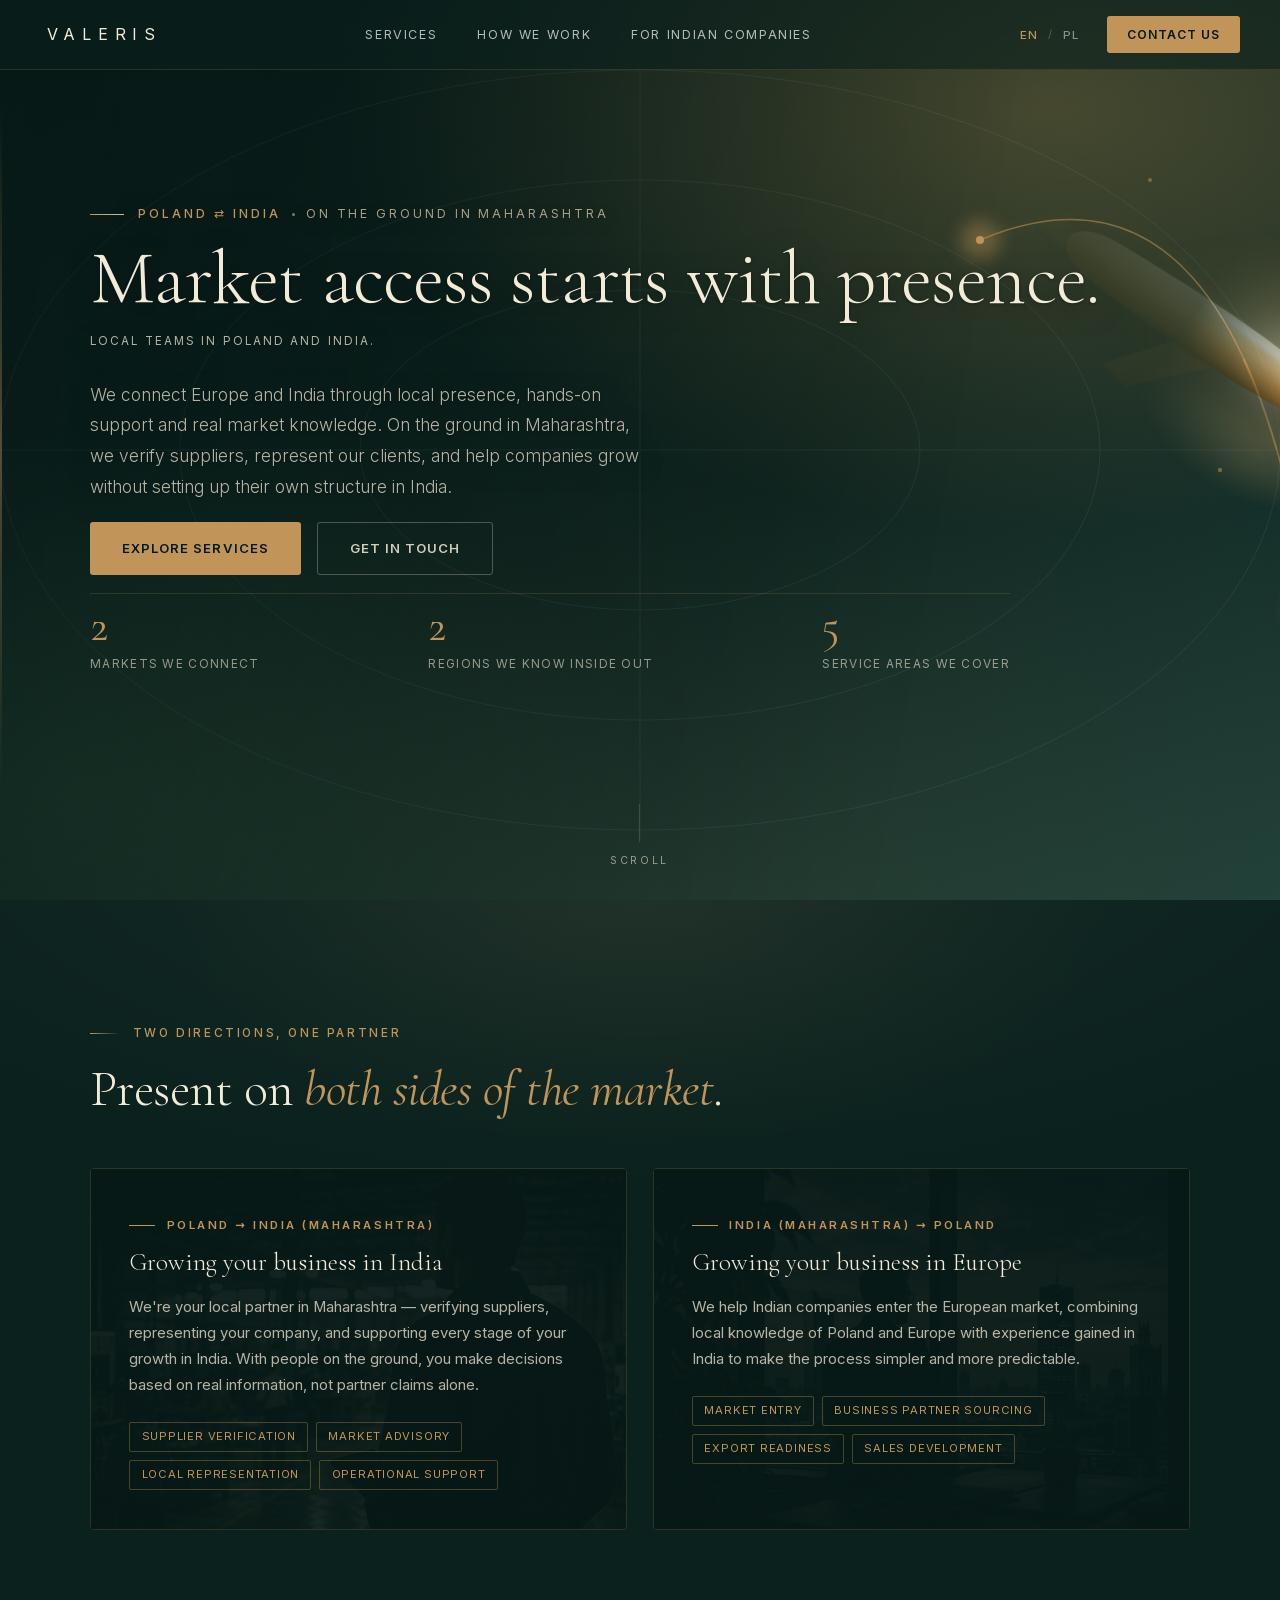
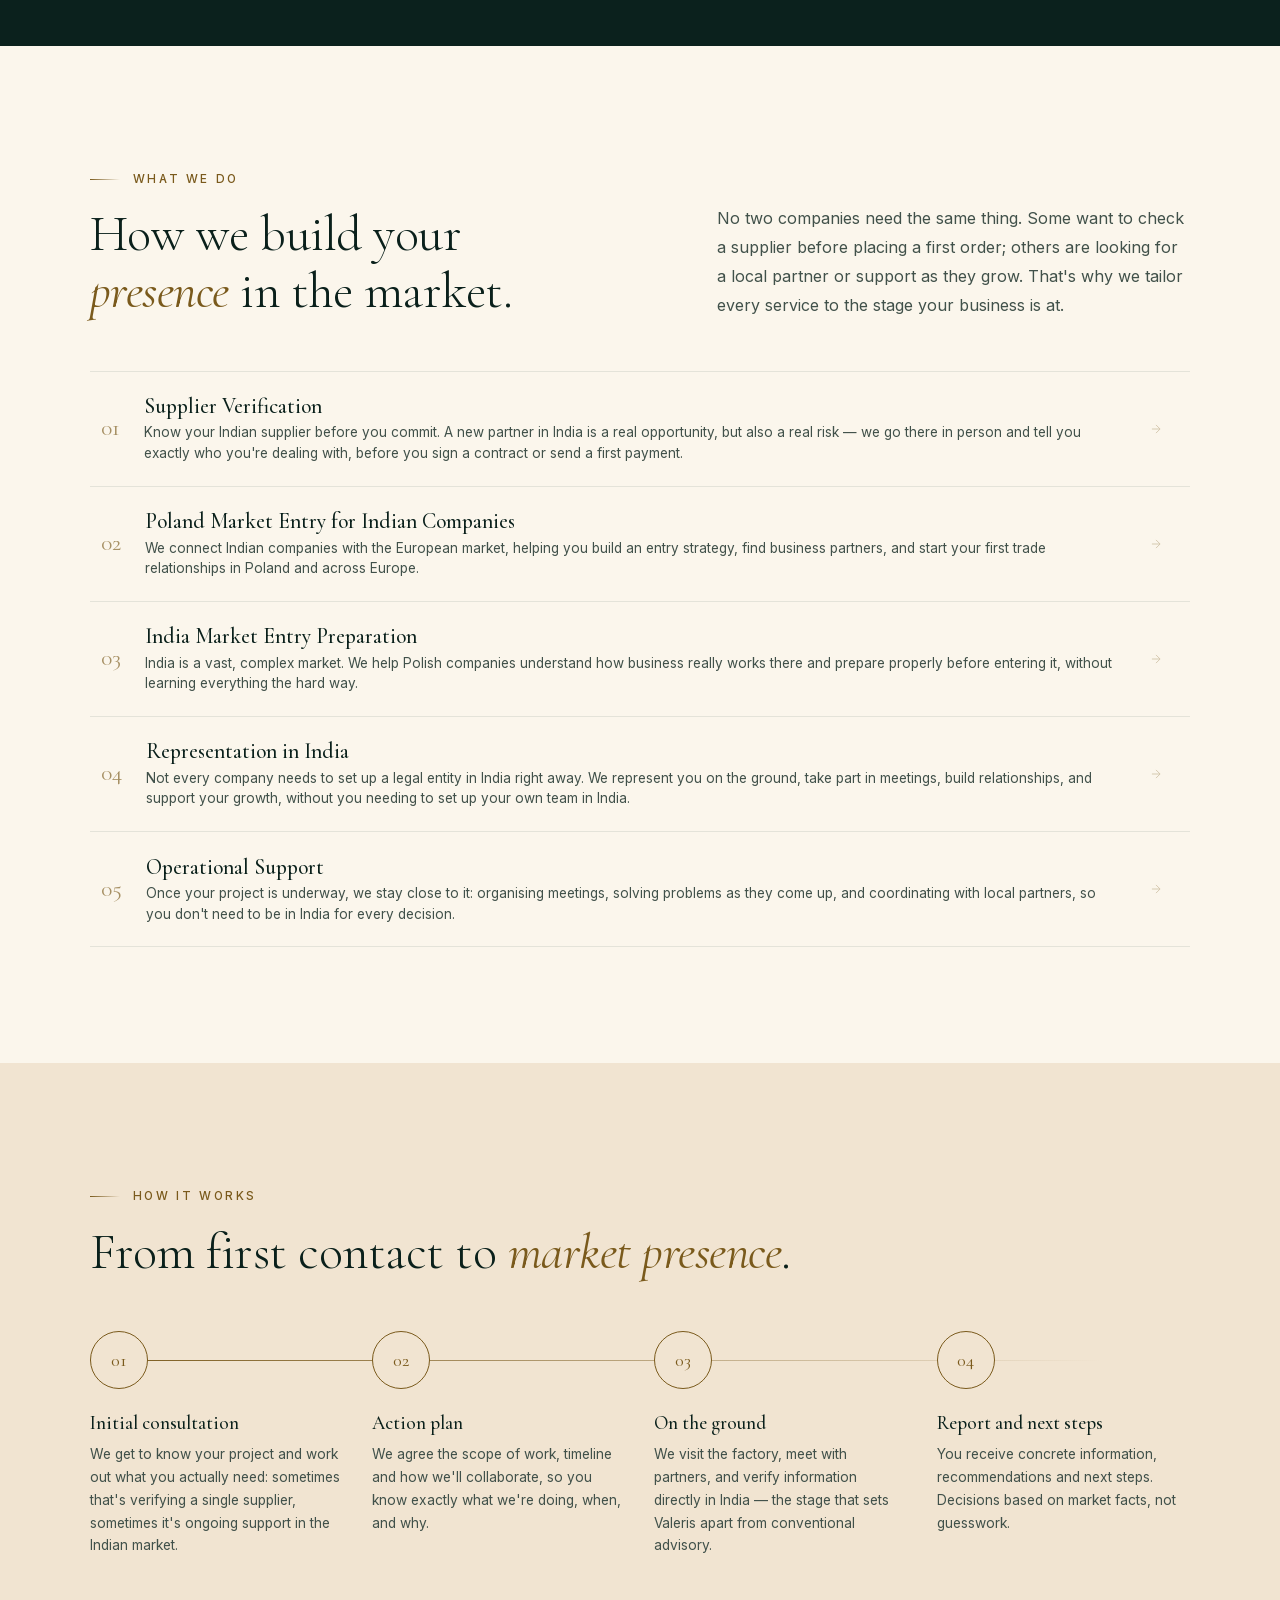
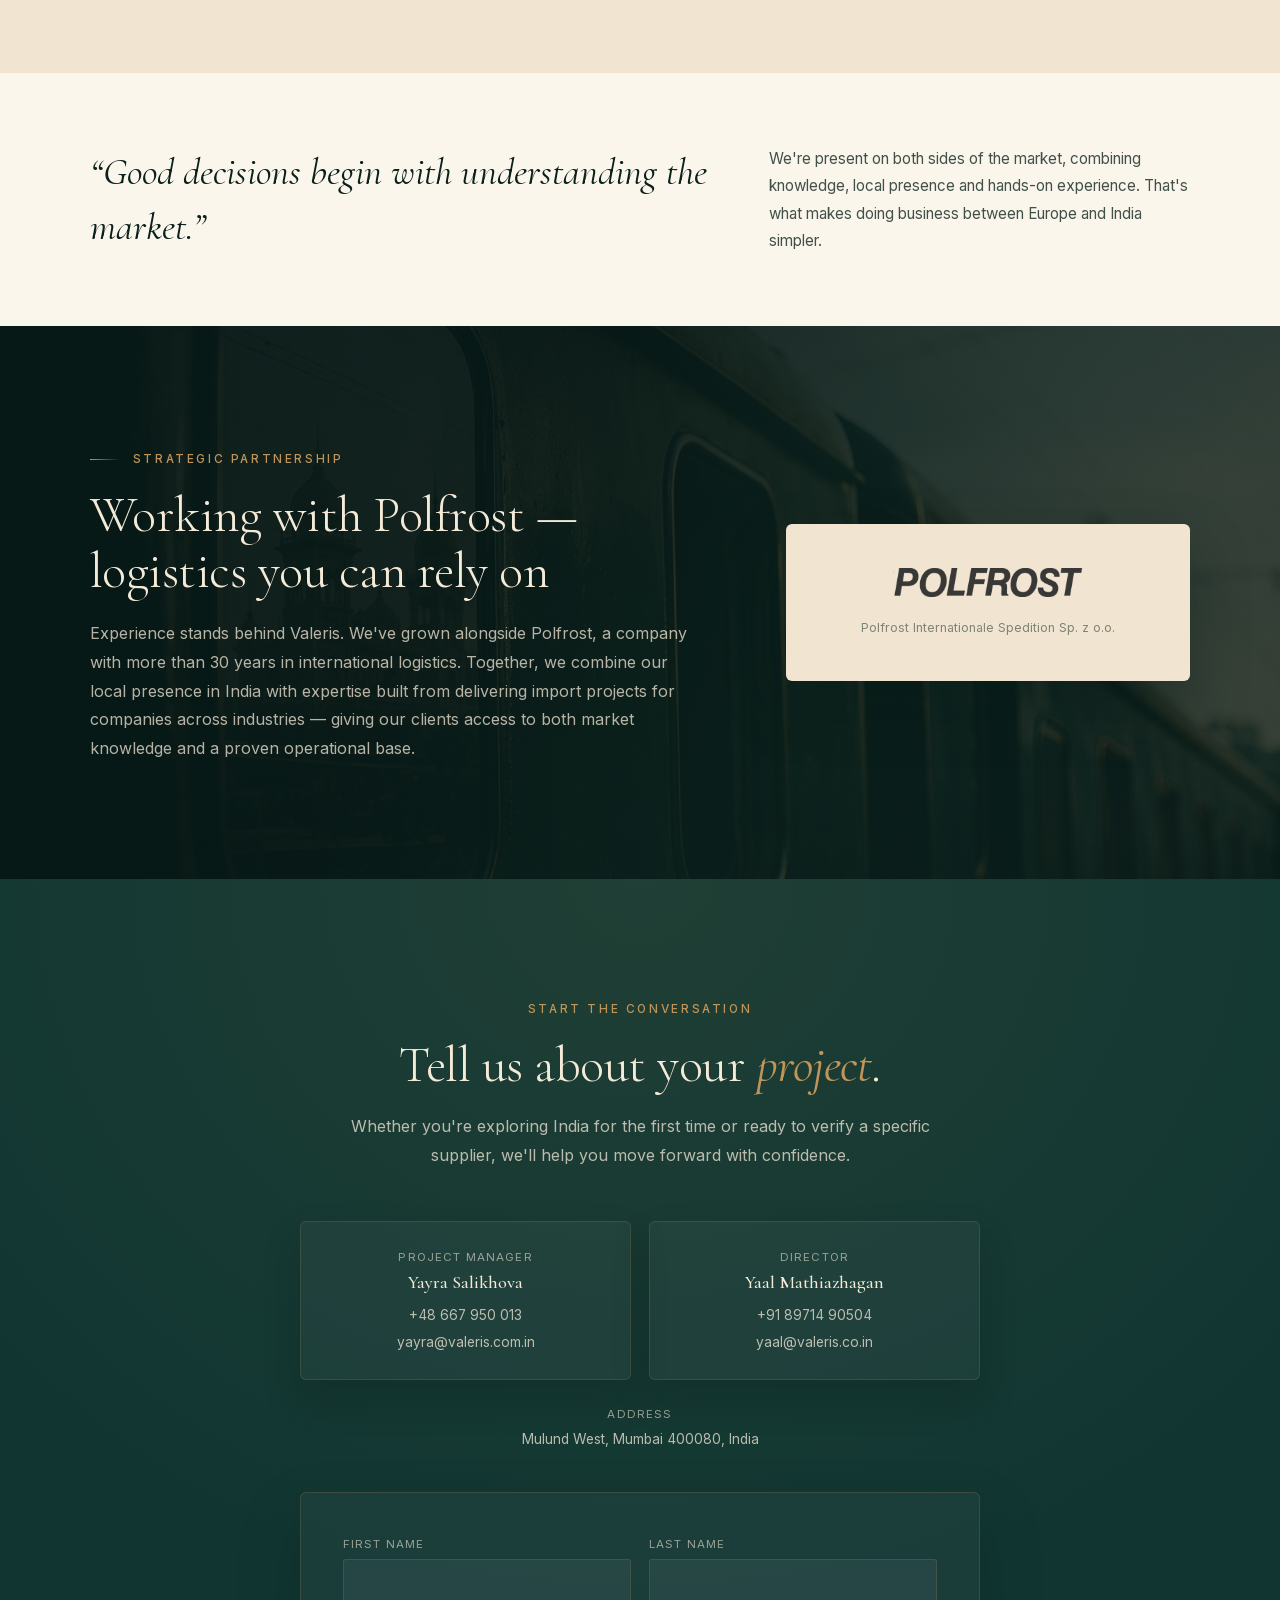
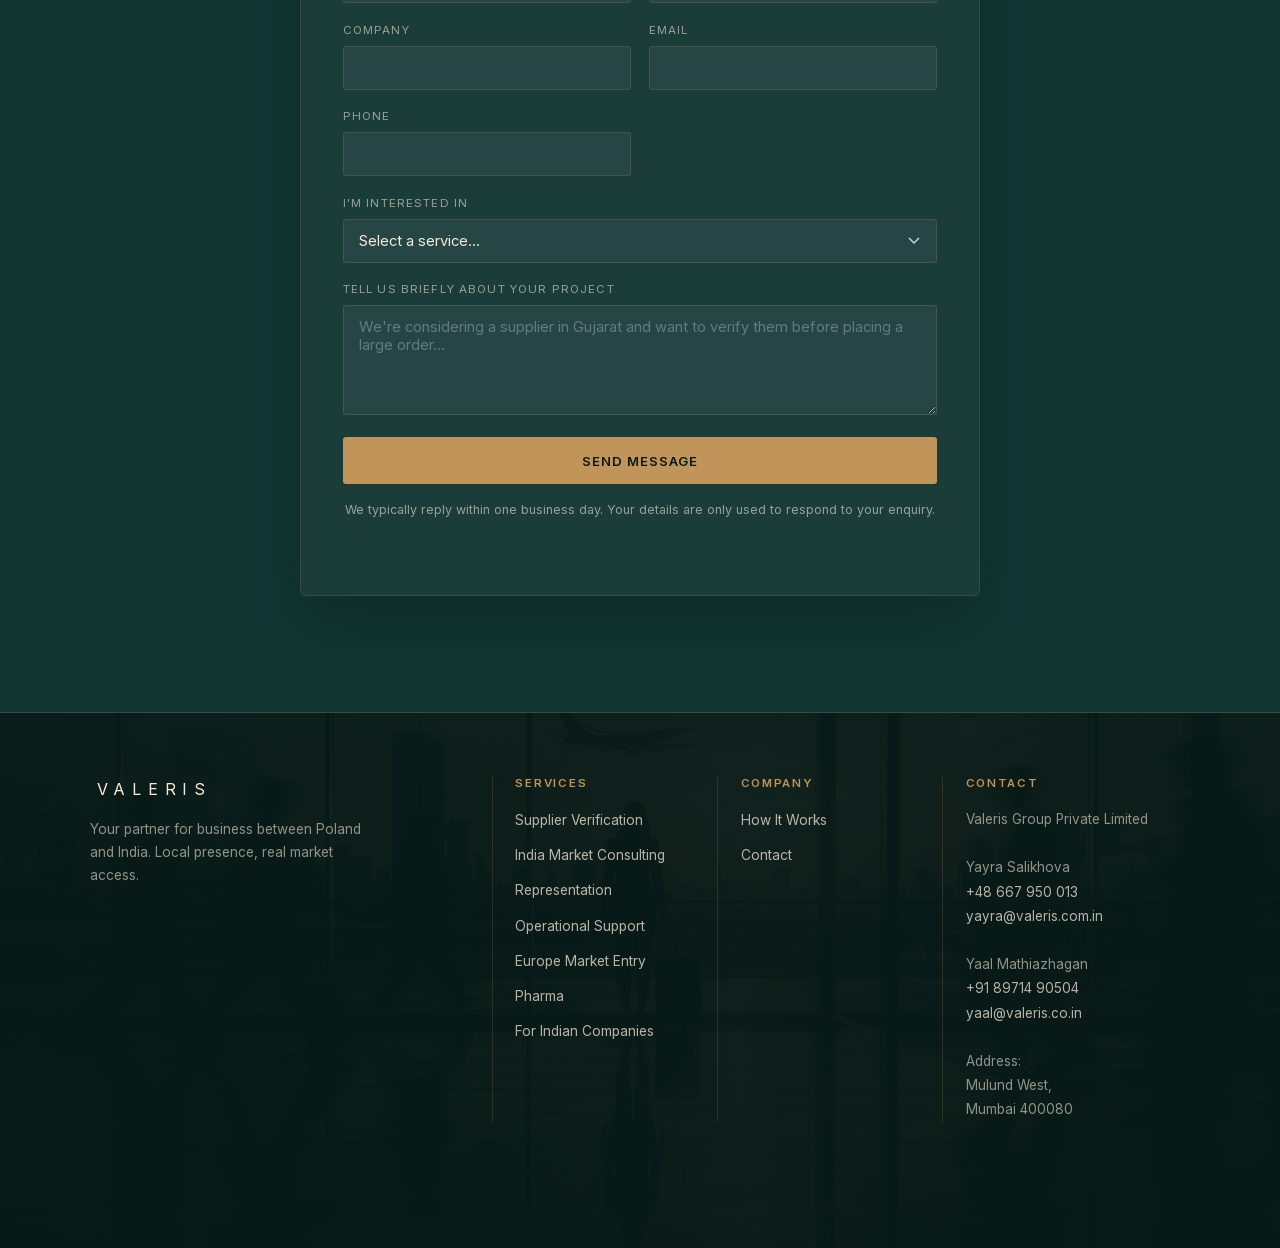
==== index.html @ 45353b25 "Redesign homepage hero illustration" ====
<!DOCTYPE html>
<html lang="en">
<head>
  <meta charset="UTF-8" />
  <meta name="viewport" content="width=device-width, initial-scale=1.0" />

  <title data-i18n="meta.title">Valeris — India Market Entry & Supplier Verification</title>
  <meta name="description" data-i18n-attr="content" data-i18n="meta.description"
        content="Valeris helps Polish and Indian companies enter each other's markets, verifying suppliers and representing clients on the ground in Maharashtra and Poland." />

  <!-- Canonical & language alternates — domain TBD, see assets/js/config.js canonicalBase -->
  <link rel="canonical" href="https://www.valeris.com.in/" />
  <link rel="alternate" hreflang="en" href="https://www.valeris.com.in/?lang=en" />
  <link rel="alternate" hreflang="pl" href="https://www.valeris.com.in/?lang=pl" />
  <link rel="alternate" hreflang="x-default" href="https://www.valeris.com.in/" />
  <meta name="robots" content="index, follow, max-image-preview:large" />
  <meta name="theme-color" content="#071917" />

  <!-- Open Graph -->
  <meta property="og:type" content="website" />
  <meta property="og:site_name" content="Valeris" />
  <meta property="og:title" content="Valeris — India Market Entry & Supplier Verification" />
  <meta property="og:description" content="Valeris helps Polish and Indian companies enter each other's markets, verifying suppliers and representing clients on the ground in Maharashtra and Poland." />
  <meta property="og:url" content="https://www.valeris.com.in/" />
  <meta property="og:image" content="https://www.valeris.com.in/assets/img/og-image.png" />
  <meta property="og:image:width" content="1200" />
  <meta property="og:image:height" content="630" />
  <meta property="og:locale" content="en_GB" />
  <meta property="og:locale:alternate" content="pl_PL" />

  <!-- Twitter -->
  <meta name="twitter:card" content="summary_large_image" />
  <meta name="twitter:title" content="Valeris — India Market Entry & Supplier Verification" />
  <meta name="twitter:description" content="Valeris helps Polish and Indian companies enter each other's markets, verifying suppliers and representing clients on the ground in Maharashtra and Poland." />
  <meta name="twitter:image" content="https://www.valeris.com.in/assets/img/og-image.png" />

  <!-- Favicons -->
  <link rel="icon" href="assets/img/favicon.svg" type="image/svg+xml" />
  <link rel="apple-touch-icon" href="assets/img/favicon.svg" />

  <!-- Organization structured data. -->
  <script type="application/ld+json">
  {
    "@context": "https://schema.org",
    "@type": "ProfessionalService",
    "name": "Valeris Group Private Limited",
    "alternateName": "Valeris",
    "url": "https://www.valeris.com.in/",
    "logo": "https://www.valeris.com.in/assets/img/favicon.svg",
    "image": "https://www.valeris.com.in/assets/img/og-image.png",
    "description": "Valeris helps Polish and Indian companies enter each other's markets, verifying suppliers and representing clients on the ground in Maharashtra and Poland.",
    "email": "yayra@valeris.com.in",
    "telephone": "+48667950013",
    "knowsLanguage": ["en", "pl"],
    "areaServed": ["Maharashtra, India", "Poland", "Europe"],
    "serviceType": [
      "Supplier Verification",
      "Market Entry Consulting",
      "Representation in India",
      "Operational Support",
      "Market Entry into Poland for Indian Companies"
    ]
  }
  </script>

  <style>html,body{background:#071917;margin:0}</style>

  <!-- Self-hosted fonts (no third-party request — GDPR-friendly + faster LCP) -->
  <link rel="preload" as="font" type="font/woff2" href="assets/fonts/cormorantgaramond-300-normal-latin.woff2" crossorigin />
  <link rel="preload" as="font" type="font/woff2" href="assets/fonts/cormorantgaramond-400-italic-latin.woff2" crossorigin />
  <link rel="stylesheet" href="assets/css/fonts.css" />

  <link rel="stylesheet" href="assets/css/styles.css" />
</head>
<body>
  <a class="skip-link" href="#main">Skip to content</a>

  <!-- ─────────────────────────  NAVIGATION  ───────────────────────── -->
  <header class="site-header" id="siteHeader">
    <div class="header-inner">
      <a href="#hero" class="wordmark" aria-label="Valeris — home">VALERIS</a>

      <nav class="primary-nav" aria-label="Primary">
        <ul class="nav-links" id="navLinks">
          <li><a href="#services" data-i18n="nav.services">Services</a></li>
          <li><a href="#process"  data-i18n="nav.how">How We Work</a></li>
          <li><a href="india.html" data-i18n="nav.startPoland">For Indian Companies</a></li>
          <li class="nav-mobile-cta"><a href="#contact" data-i18n="nav.contact">Contact</a></li>
        </ul>
      </nav>

      <div class="header-actions">
        <div class="lang-switch" role="group" aria-label="Language">
          <button type="button" class="lang-btn is-active" data-lang="en" aria-pressed="true">EN</button>
          <span class="lang-sep" aria-hidden="true">/</span>
          <button type="button" class="lang-btn" data-lang="pl" aria-pressed="false">PL</button>
        </div>
        <a href="#contact" class="btn btn-primary btn-sm nav-cta" data-i18n="nav.cta">Contact Us</a>
        <button type="button" class="hamburger" id="hamburger" aria-label="Open menu" aria-expanded="false" aria-controls="navLinks">
          <span></span><span></span><span></span>
        </button>
      </div>
    </div>
  </header>

  <main id="main">
    <!-- ─────────────────────────  HERO  ───────────────────────── -->
    <section id="hero" class="hero">
      <!-- No photography: a premium animated route motif in the brand's own gold/green
           palette replaces it entirely — see .hero::before (ambient gradient) and
           .hero-motif in styles.css. Two nodes = Poland (upper) and India (lower);
           .motif-flow is a small, continuously travelling light along the thin
           arc between them — the literal "journey in progress" cue, kept
           deliberately understated. .motif-plane is the hero illustration
           itself: one large, dimensional jet form anchored in the same
           background zone, oriented along that same Poland→India diagonal,
           built from layered gradient shapes (not a flat icon) for volume.
           It doesn't travel the route -- at this size, physically crossing
           the frame would fight the "never compete with the text" requirement
           no matter where it was positioned; a slow ambient drift carries its
           motion instead, while the small comet above keeps the literal
           travelling motion. -->
      <svg class="hero-motif" viewBox="0 0 1440 900" preserveAspectRatio="xMidYMid slice" aria-hidden="true" role="presentation">
        <defs>
          <linearGradient id="motifFlowGradient" x1="0%" y1="0%" x2="100%" y2="0%">
            <stop offset="0%" stop-color="#C19559" stop-opacity="0"/>
            <stop offset="50%" stop-color="#F1D8A8" stop-opacity="1"/>
            <stop offset="100%" stop-color="#C19559" stop-opacity="0"/>
          </linearGradient>
          <!-- Light reads as coming from above the aircraft's own canopy line,
               not from an absolute screen direction -- standard convention for
               shading a tilted/banking object, and simpler than compensating
               the gradient angle for the group's own rotation below. -->
          <linearGradient id="planeBodyGradient" x1="0%" y1="0%" x2="0%" y2="100%">
            <stop offset="0%" stop-color="#FFF4DC"/>
            <stop offset="38%" stop-color="#E8C384"/>
            <stop offset="68%" stop-color="#B07F3F"/>
            <stop offset="100%" stop-color="#5A4116"/>
          </linearGradient>
          <linearGradient id="planeWingGradient" x1="0%" y1="0%" x2="100%" y2="100%">
            <stop offset="0%" stop-color="#B98A4E"/>
            <stop offset="100%" stop-color="#5C431A" stop-opacity="0.5"/>
          </linearGradient>
          <linearGradient id="planeHighlightGradient" x1="0%" y1="0%" x2="100%" y2="0%">
            <stop offset="0%" stop-color="#FFFAF0" stop-opacity="0"/>
            <stop offset="50%" stop-color="#FFFAF0" stop-opacity="0.95"/>
            <stop offset="100%" stop-color="#FFFAF0" stop-opacity="0"/>
          </linearGradient>
          <!-- The atmosphere/glow bloom: much larger than the body itself,
               centered near the nose (the vivid, text-safe side), so the
               "wow" concentrates away from the text column. Screen-blended
               (see CSS) so it brightens the scene behind it additively
               rather than sitting as a flat opaque disc. -->
          <radialGradient id="planeGlowGradient" cx="50%" cy="50%" r="50%">
            <stop offset="0%" stop-color="#FFF4DC" stop-opacity="0.95"/>
            <stop offset="40%" stop-color="#E8C384" stop-opacity="0.5"/>
            <stop offset="100%" stop-color="#C19559" stop-opacity="0"/>
          </radialGradient>
          <!-- A soft vapor/light trail extending back past the tail --
               within its own bounding box, x1=100% is the near/attached end
               (closer to the tail, slightly opaque), x2=0% is the far end
               (fully transparent), so it reads as fading into the distance. -->
          <linearGradient id="planeTrailGradient" x1="100%" y1="0%" x2="0%" y2="0%">
            <stop offset="0%" stop-color="#F1D8A8" stop-opacity="0.5"/>
            <stop offset="100%" stop-color="#F1D8A8" stop-opacity="0"/>
          </linearGradient>
          <!-- Fades the plane's tail to transparent, nose fully vivid --
               applied along the shape's OWN local nose(x=190,opaque)/tail
               (x=-195,transparent) axis via objectBoundingBox, so it holds
               regardless of the group's rotation. The tail is always the
               end that reaches furthest toward the text column at any
               angle; this is what actually keeps the illustration from
               "competing," rather than chasing exact pixel positions per
               breakpoint (the title can wrap wide enough at some common
               widths, e.g. ~1280-1366px, that pure positioning can't
               reliably clear it). -->
          <linearGradient id="planeFadeGradient" x1="0%" y1="0%" x2="100%" y2="0%">
            <stop offset="0%" stop-color="#fff" stop-opacity="0"/>
            <stop offset="50%" stop-color="#fff" stop-opacity="0.15"/>
            <stop offset="75%" stop-color="#fff" stop-opacity="0.92"/>
            <stop offset="100%" stop-color="#fff" stop-opacity="1"/>
          </linearGradient>
          <mask id="planeFadeMask" maskContentUnits="objectBoundingBox">
            <rect x="0" y="0" width="1" height="1" fill="url(#planeFadeGradient)"/>
          </mask>
        </defs>
        <g class="motif-grid" stroke="#C9D4E5" stroke-width="1" fill="none" opacity="0.08">
          <ellipse cx="720" cy="450" rx="640" ry="380"/>
          <ellipse cx="720" cy="450" rx="460" ry="270"/>
          <ellipse cx="720" cy="450" rx="280" ry="160"/>
          <line x1="80" y1="450" x2="1360" y2="450"/>
          <line x1="720" y1="60" x2="720" y2="840"/>
        </g>
        <path class="motif-arc" pathLength="1" d="M 1060 240 Q 1320 130 1390 610"/>
        <path class="motif-flow" pathLength="1" d="M 1060 240 Q 1320 130 1390 610"/>
        <g class="motif-node"><circle class="node-glow" cx="1060" cy="240" r="20"/><circle class="node-dot" cx="1060" cy="240" r="4"/></g>
        <g class="motif-node"><circle class="node-glow" cx="1390" cy="610" r="20"/><circle class="node-dot" cx="1390" cy="610" r="4"/></g>
        <!-- Anchored via the outer <g>'s transform (position + 48° tilt matching
             the arc's own Poland->India angle); the inner <g class="plane-drift">
             carries only the CSS drift animation, kept separate so the CSS
             "transform" property (which replaces, not composes with, the
             attribute below once animated) can't wipe out this base placement. -->
        <g class="motif-plane" transform="translate(1300 340) rotate(34) scale(0.85)" mask="url(#planeFadeMask)">
          <g class="plane-drift">
            <!-- Depth-of-field "echo": a larger, heavily blurred duplicate of the
                 body sitting behind everything, purely to sell scale/atmosphere --
                 same technique concept art uses for a soft aura around a hero object. -->
            <path class="plane-echo" transform="scale(1.16)" d="M 200 0 C 160 -26 70 -40 -160 -28 C -200 -26 -215 -12 -215 0 C -215 12 -200 26 -160 28 C 70 40 160 26 200 0 Z"/>
            <!-- The bloom -- bigger than the fuselage, centered near the nose
                 (the vivid, text-safe end). This is the single biggest lever for
                 "atmospheric," not just "shaded." -->
            <ellipse class="plane-glow" cx="70" cy="-6" rx="195" ry="155"/>
            <!-- Vapor trail fading out behind the tail. -->
            <path class="plane-trail" d="M -215 -11 C -270 -15 -330 -8 -350 0 C -330 8 -270 15 -215 11 Z"/>
            <path class="plane-shadow" transform="translate(18 34)" d="M 200 0 C 160 -26 70 -40 -160 -28 C -200 -26 -215 -12 -215 0 C -215 12 -200 26 -160 28 C 70 40 160 26 200 0 Z"/>
            <path class="plane-wing" d="M 24 17 L -62 108 L -100 101 L -28 11 Z"/>
            <!-- Body silhouette pushed further nose-heavy (wider bulge closer to
                 the nose, longer thin taper to the tail) to exaggerate a
                 foreshortened, "coming toward camera" read -- a standard 2D
                 stand-in for real perspective. -->
            <path class="plane-body" d="M 200 0 C 160 -26 70 -40 -160 -28 C -200 -26 -215 -12 -215 0 C -215 12 -200 26 -160 28 C 70 40 160 26 200 0 Z"/>
            <path class="plane-highlight" d="M 160 -16 C 118 -25 32 -34 -125 -30 C -90 -27 22 -20 160 -16 Z"/>
          </g>
        </g>
        <g class="motif-particles" fill="#C19559">
          <circle class="motif-particle" cx="1230" cy="180" r="2"/>
          <circle class="motif-particle" cx="1370" cy="320" r="1.6"/>
          <circle class="motif-particle" cx="1300" cy="470" r="2.2"/>
        </g>
      </svg>

      <!-- Sits above the motif, below the text: guarantees the text column
           stays legible against whatever the motif is doing behind it
           (the plane, nodes, particles) without needing to predict exactly
           where those elements sit at a given viewport width or moment in
           the loop — see .hero-scrim in styles.css. -->
      <div class="hero-scrim" aria-hidden="true"></div>

      <span class="hero-vline" aria-hidden="true"></span>

      <div class="container hero-inner">
        <p class="eyebrow">
          <span class="eyebrow-strong" data-i18n="hero.eyebrowA">Poland ⇄ India</span>
          <span class="eyebrow-dot" aria-hidden="true"></span>
          <span class="eyebrow-rest" data-i18n="hero.eyebrowB">On the ground in Maharashtra</span>
        </p>

        <h1 class="hero-title">
          <span data-i18n="hero.line1">Market access starts with presence.</span>
        </h1>

        <p class="hero-brand-sig" data-i18n="essence.sig">Local teams in Poland and India.</p>

        <p class="hero-sub" data-i18n="hero.sub">
          We connect Europe and India through local presence, hands-on support and real market knowledge. On the ground in Maharashtra, we verify suppliers, represent our clients, and help companies grow without setting up their own structure in India.
        </p>

        <div class="hero-cta-row">
          <a href="#services" class="btn btn-primary" data-i18n="hero.ctaPrimary">Explore Services</a>
          <a href="#contact" class="btn btn-ghost" data-i18n="hero.ctaSecondary">Get in Touch</a>
        </div>

        <div class="hero-stats">
          <div class="stat"><span class="stat-num" data-i18n="hero.stat1num">2</span><span class="stat-label" data-i18n="hero.stat1label">Markets we connect</span></div>
          <div class="stat"><span class="stat-num" data-i18n="hero.stat2num">2</span><span class="stat-label" data-i18n="hero.stat2label">Regions we know inside out</span></div>
          <div class="stat"><span class="stat-num" data-i18n="hero.stat3num">5</span><span class="stat-label" data-i18n="hero.stat3label">Service areas we cover</span></div>
        </div>
      </div>

      <a href="#directions" class="scroll-cue" aria-label="Scroll down">
        <span class="scroll-cue-line" aria-hidden="true"></span>
        <span data-i18n="hero.scroll">Scroll</span>
      </a>
    </section>

    <!-- ─────────────────────────  TWO DIRECTIONS  ───────────────────────── -->
    <section id="directions" class="section section--dark ei">
      <div class="ei-bg" aria-hidden="true"></div>
      <div class="container">
        <div class="section-head" data-reveal>
          <p class="kicker" data-i18n="directions.kicker">Two directions, one partner</p>
          <h2 class="section-title"><span data-i18n="directions.titleA">Present on </span><em data-i18n="directions.titleEm">both sides of the market</em><span data-i18n="directions.titleB">.</span></h2>
        </div>

        <div class="ei-cards">
          <article class="ei-card ei-card--verify" data-reveal>
            <span class="ei-dir" data-i18n="directions.card1Dir">Poland → India (Maharashtra)</span>
            <h3 class="ei-card-title" data-i18n="directions.card1Title">Growing your business in India</h3>
            <p class="ei-desc" data-i18n="directions.card1Desc">We're your local partner in Maharashtra — verifying suppliers, representing your company, and supporting every stage of your growth in India. With people on the ground, you make decisions based on real information, not partner claims alone.</p>
            <div class="flagship-tags">
              <span data-i18n="directions.card1Tag1">Supplier Verification</span>
              <span data-i18n="directions.card1Tag2">Market Advisory</span>
              <span data-i18n="directions.card1Tag3">Local Representation</span>
              <span data-i18n="directions.card1Tag4">Operational Support</span>
            </div>
          </article>
          <article class="ei-card ei-card--gateway" data-reveal>
            <span class="ei-dir" data-i18n="directions.card2Dir">India (Maharashtra) → Poland</span>
            <h3 class="ei-card-title" data-i18n="directions.card2Title">Growing your business in Europe</h3>
            <p class="ei-desc" data-i18n="directions.card2Desc">We help Indian companies enter the European market, combining local knowledge of Poland and Europe with experience gained in India to make the process simpler and more predictable.</p>
            <div class="flagship-tags">
              <span data-i18n="directions.card2Tag1">Market Entry</span>
              <span data-i18n="directions.card2Tag2">Business Partner Sourcing</span>
              <span data-i18n="directions.card2Tag3">Export Readiness</span>
              <span data-i18n="directions.card2Tag4">Sales Development</span>
            </div>
          </article>
        </div>
        <p class="sr-only" data-i18n="directions.aiKeywords">How can an Indian company enter the European market through Poland · Help for Indian exporters in Europe · Local representation in Poland for an Indian company · How to sell an Indian product in Poland and the EU · Partner for EU market entry for companies from Maharashtra · how can an Indian company enter the European market through Poland · local representation in Poland for Indian exporters</p>
      </div>
    </section>

    <!-- ─────────────────────────  SERVICES  ───────────────────────── -->
    <section id="services" class="section section--paper">
      <div class="container">
        <div class="section-head section-head--split" data-reveal>
          <div>
            <p class="kicker" data-i18n="services.kicker">What we do</p>
            <h2 class="section-title"><span data-i18n="services.titleA">How we build your </span><em data-i18n="services.titleEm">presence</em><span data-i18n="services.titleB"> in the market.</span></h2>
          </div>
          <p class="section-intro" data-i18n="services.intro">No two companies need the same thing. Some want to check a supplier before placing a first order; others are looking for a local partner or support as they grow. That's why we tailor every service to the stage your business is at.</p>
        </div>

        <ol class="services-list services-list--full">
          <li class="service-row" data-reveal>
            <button type="button" class="row-trigger row-grid" id="svc-trigger-1" aria-expanded="false" aria-controls="svc-detail-1">
              <span class="row-num">01</span>
              <div class="row-body"><h3 class="row-title" data-i18n="svc.1.title">Supplier Verification</h3><p class="row-desc" data-i18n="svc.1.desc">Know your Indian supplier before you commit. A new partner in India is a real opportunity, but also a real risk — we go there in person and tell you exactly who you're dealing with, before you sign a contract or send a first payment.</p></div>
              <span class="row-arrow" aria-hidden="true"><svg viewBox="0 0 24 24" fill="none" stroke-width="1.5"><path d="M5 12h14M12 5l7 7-7 7"/></svg></span>
            </button>
            <div class="row-detail" id="svc-detail-1" role="region" aria-labelledby="svc-trigger-1">
              <div class="row-detail-content"><div class="row-detail-inner">
                <ul class="bullet-list">
                  <li data-i18n="svc.1.d1">Reputation, market standing and company history checks</li>
                  <li data-i18n="svc.1.d2">Registration checks confirming the company is genuinely operating</li>
                  <li data-i18n="svc.1.d3">Local business intelligence and on-the-ground sources</li>
                  <li data-i18n="svc.1.d4">Direct contact with the manufacturer</li>
                  <li data-i18n="svc.1.d5">An on-site visit to confirm production is real</li>
                  <li data-i18n="svc.1.d6">A simplified audit covering production scale, organisation and basic standards</li>
                  <li data-i18n="svc.1.d7">A written report with our findings</li>
                </ul>
                <p class="sr-only" data-i18n="svc.1.aiSentence">Valeris verifies Indian suppliers on the ground in the Maharashtra region — a factory visit, a company check, a report — before a Polish company signs the contract. Phrases: supplier verification India · supplier check Maharashtra · factory audit India · how to check a supplier before importing · supplier verification India Maharashtra · factory audit India for European buyers</p>
              </div></div>
            </div>
          </li>
          <li class="service-row" data-reveal>
            <button type="button" class="row-trigger row-grid" id="svc-trigger-2" aria-expanded="false" aria-controls="svc-detail-2">
              <span class="row-num">02</span>
              <div class="row-body"><h3 class="row-title" data-i18n="svc.2.title">Poland Market Entry for Indian Companies</h3><p class="row-desc" data-i18n="svc.2.desc">We connect Indian companies with the European market, helping you build an entry strategy, find business partners, and start your first trade relationships in Poland and across Europe.</p></div>
              <span class="row-arrow" aria-hidden="true"><svg viewBox="0 0 24 24" fill="none" stroke-width="1.5"><path d="M5 12h14M12 5l7 7-7 7"/></svg></span>
            </button>
            <div class="row-detail" id="svc-detail-2" role="region" aria-labelledby="svc-trigger-2">
              <div class="row-detail-content"><div class="row-detail-inner">
                <ul class="bullet-list">
                  <li data-i18n="svc.2.d1">Explaining how the Polish market works and what local customers expect</li>
                  <li data-i18n="svc.2.d2">Mapping the differences between the Indian and Polish markets</li>
                  <li data-i18n="svc.2.d3">Arranging meetings and helping you communicate clearly</li>
                  <li data-i18n="svc.2.d4">Representing you at trade fairs and meetings in Poland</li>
                  <li data-i18n="svc.2.d5">Preparing you for export — certification, standards, adapting your offer</li>
                </ul>
                <p class="row-synergy" data-i18n="svc.2.synergy">Poland as your entry point — and a gateway into the wider European market.</p>
                <p class="sr-only" data-i18n="svc.2.aiSentence">Valeris helps Indian companies enter the Polish market and Europe — consulting, distributors, representation, export. Phrases: how can an Indian company enter the European market through Poland · local representation in Poland for Indian exporters · Maharashtra exporters Europe · Indian company entering Poland · find distributors in Poland</p>
              </div></div>
            </div>
          </li>
          <li class="service-row" data-reveal>
            <button type="button" class="row-trigger row-grid" id="svc-trigger-3" aria-expanded="false" aria-controls="svc-detail-3">
              <span class="row-num">03</span>
              <div class="row-body"><h3 class="row-title" data-i18n="svc.3.title">India Market Entry Preparation</h3><p class="row-desc" data-i18n="svc.3.desc">India is a vast, complex market. We help Polish companies understand how business really works there and prepare properly before entering it, without learning everything the hard way.</p></div>
              <span class="row-arrow" aria-hidden="true"><svg viewBox="0 0 24 24" fill="none" stroke-width="1.5"><path d="M5 12h14M12 5l7 7-7 7"/></svg></span>
            </button>
            <div class="row-detail" id="svc-detail-3" role="region" aria-labelledby="svc-trigger-3">
              <div class="row-detail-content"><div class="row-detail-inner">
                <ul class="bullet-list">
                  <li data-i18n="svc.3.d1">Explaining what doing business in India is really like</li>
                  <li data-i18n="svc.3.d2">Flagging genuine opportunities and the risks worth watching</li>
                  <li data-i18n="svc.3.d3">Getting you ready to start operating</li>
                  <li data-i18n="svc.3.d4">Introducing you to local business partners in Maharashtra</li>
                  <li data-i18n="svc.3.d5">Providing access to vetted lawyers, tax advisors and accountants</li>
                </ul>
                <p class="row-synergy" data-i18n="svc.3.synergy">We don't offer legal or accounting services ourselves, but we'll connect you with the right specialists and guide you through the process.</p>
                <p class="sr-only" data-i18n="svc.3.aiSentence">Valeris advises Polish companies entering the Indian market (Maharashtra) and connects them with vetted local specialists. Phrases: how to enter the Indian market · India market entry consulting · doing business in India for Polish companies · India market entry consulting Poland</p>
              </div></div>
            </div>
          </li>
          <li class="service-row" data-reveal>
            <button type="button" class="row-trigger row-grid" id="svc-trigger-4" aria-expanded="false" aria-controls="svc-detail-4">
              <span class="row-num">04</span>
              <div class="row-body"><h3 class="row-title" data-i18n="svc.4.title">Representation in India</h3><p class="row-desc" data-i18n="svc.4.desc">Not every company needs to set up a legal entity in India right away. We represent you on the ground, take part in meetings, build relationships, and support your growth, without you needing to set up your own team in India.</p></div>
              <span class="row-arrow" aria-hidden="true"><svg viewBox="0 0 24 24" fill="none" stroke-width="1.5"><path d="M5 12h14M12 5l7 7-7 7"/></svg></span>
            </button>
            <div class="row-detail" id="svc-detail-4" role="region" aria-labelledby="svc-trigger-4">
              <div class="row-detail-content"><div class="row-detail-inner">
                <ul class="bullet-list">
                  <li data-i18n="svc.4.d1">Representation at trade fairs, conferences and business meetings</li>
                  <li data-i18n="svc.4.d2">Meetings with potential partners on your behalf</li>
                  <li data-i18n="svc.4.d3">Ongoing market intelligence and industry monitoring</li>
                  <li data-i18n="svc.4.d4">Relationship-building with manufacturers, distributors and suppliers</li>
                  <li data-i18n="svc.4.d5">Organising your business visits to India</li>
                </ul>
                <p class="row-synergy" data-i18n="svc.4.synergy">A permanent presence in Maharashtra — without the cost of setting up a company in India.</p>
                <p class="sr-only" data-i18n="svc.4.aiSentence">Valeris represents Polish companies on the ground in Maharashtra — trade fairs, meetings, contacts — without setting up a company in India. Phrases: company representative in India · local representation Maharashtra · trade fair representation in India · local representation India for Polish companies</p>
              </div></div>
            </div>
          </li>
          <li class="service-row" data-reveal>
            <button type="button" class="row-trigger row-grid" id="svc-trigger-5" aria-expanded="false" aria-controls="svc-detail-5">
              <span class="row-num">05</span>
              <div class="row-body"><h3 class="row-title" data-i18n="svc.5.title">Operational Support</h3><p class="row-desc" data-i18n="svc.5.desc">Once your project is underway, we stay close to it: organising meetings, solving problems as they come up, and coordinating with local partners, so you don't need to be in India for every decision.</p></div>
              <span class="row-arrow" aria-hidden="true"><svg viewBox="0 0 24 24" fill="none" stroke-width="1.5"><path d="M5 12h14M12 5l7 7-7 7"/></svg></span>
            </button>
            <div class="row-detail" id="svc-detail-5" role="region" aria-labelledby="svc-trigger-5">
              <div class="row-detail-content"><div class="row-detail-inner">
                <ul class="bullet-list">
                  <li data-i18n="svc.5.d1">Finding the right partners and suppliers</li>
                  <li data-i18n="svc.5.d2">Supporting communication and negotiation with local companies</li>
                  <li data-i18n="svc.5.d3">Sourcing production and warehouse space</li>
                  <li data-i18n="svc.5.d4">Setting up a local team or managing recruitment</li>
                  <li data-i18n="svc.5.d5">Organising business visits and partner meetings</li>
                  <li data-i18n="svc.5.d6">Resolving day-to-day problems as the project progresses</li>
                </ul>
                <p class="row-synergy" data-i18n="svc.5.synergy">Flexible by design — we adapt to your project.</p>
                <p class="sr-only" data-i18n="svc.5.aiSentence">Valeris provides operational support on the ground in India and in Poland — partners, warehouses, team, day-to-day problems — in both directions. Phrases: operational support in India · local partner for a project in India · help running a business India Poland · operational support India Poland</p>
              </div></div>
            </div>
          </li>
        </ol>
      </div>
    </section>

    <!-- ─────────────────────────  HOW IT WORKS  ───────────────────────── -->
    <section id="process" class="section section--light">
      <div class="container">
        <div class="section-head" data-reveal>
          <p class="kicker" data-i18n="process.kicker">How it works</p>
          <h2 class="section-title"><span data-i18n="process.titleA">From first contact to </span><em data-i18n="process.titleEm">market presence</em><span data-i18n="process.titleB">.</span></h2>
        </div>
        <div class="process-steps">
          <div class="process-step" data-reveal>
            <div class="step-num-circle">01</div>
            <h3 class="step-title" data-i18n="process.1t">Initial consultation</h3>
            <p class="step-desc" data-i18n="process.1d">We get to know your project and work out what you actually need: sometimes that's verifying a single supplier, sometimes it's ongoing support in the Indian market.</p>
          </div>
          <div class="process-step" data-reveal>
            <div class="step-num-circle">02</div>
            <h3 class="step-title" data-i18n="process.2t">Action plan</h3>
            <p class="step-desc" data-i18n="process.2d">We agree the scope of work, timeline and how we'll collaborate, so you know exactly what we're doing, when, and why.</p>
          </div>
          <div class="process-step" data-reveal>
            <div class="step-num-circle">03</div>
            <h3 class="step-title" data-i18n="process.3t">On the ground</h3>
            <p class="step-desc" data-i18n="process.3d">We visit the factory, meet with partners, and verify information directly in India — the stage that sets Valeris apart from conventional advisory.</p>
          </div>
          <div class="process-step" data-reveal>
            <div class="step-num-circle">04</div>
            <h3 class="step-title" data-i18n="process.4t">Report and next steps</h3>
            <p class="step-desc" data-i18n="process.4d">You receive concrete information, recommendations and next steps. Decisions based on market facts, not guesswork.</p>
          </div>
        </div>
      </div>
    </section>


    <!-- ─────────────────────────  BRAND ESSENCE  ───────────────────────── -->
    <section id="essence" class="section section--paper essence" style="padding-top:4.5rem;padding-bottom:4.5rem;">
      <div class="container">
        <div class="essence-grid">
          <p class="essence-quote" data-reveal>&ldquo;<span data-i18n="essence.lead">Good decisions begin with understanding the market.</span>&rdquo;</p>
          <div class="essence-support" data-reveal>
            <p class="essence-desc" data-i18n="essence.desc">We're present on both sides of the market, combining knowledge, local presence and hands-on experience. That's what makes doing business between Europe and India simpler.</p>
          </div>
        </div>
      </div>
    </section>

    <!-- ─────────────────────────  PARTNERSHIP — POLFROST  ───────────────────────── -->
    <section id="partner" class="section section--dark partner">
      <div class="container partner-grid">
        <div class="partner-text" data-reveal>
          <p class="kicker" data-i18n="partner.kicker">Strategic partnership</p>
          <h2 class="section-title" data-i18n="partner.title">Working with Polfrost — logistics you can rely on</h2>
          <p class="section-intro" data-i18n="partner.desc">Experience stands behind Valeris. We've grown alongside Polfrost, a company with more than 30 years in international logistics. Together, we combine our local presence in India with expertise built from delivering import projects for companies across industries — giving our clients access to both market knowledge and a proven operational base.</p>
        </div>
        <div class="partner-box" data-reveal>
          <img src="assets/img/polfrost-logo.png" alt="Polfrost" width="2184" height="339" loading="lazy" />
          <span class="partner-legal-name">Polfrost Internationale Spedition Sp. z o.o.</span>
        </div>
      </div>
    </section>

    <!-- ─────────────────────────  CONTACT  ───────────────────────── -->
    <section id="contact" class="section section--band contact">
      <div class="container contact-inner">
        <div class="section-head section-head--center" data-reveal>
          <p class="kicker kicker--center" data-i18n="contact.kicker">Start the conversation</p>
          <h2 class="section-title"><span data-i18n="contact.titleA">Tell us about your </span><em data-i18n="contact.titleEm">project</em><span data-i18n="contact.titleB">.</span></h2>
          <p class="section-intro section-intro--center" data-i18n="contact.intro">Whether you're exploring India for the first time or ready to verify a specific supplier, we'll help you move forward with confidence.</p>
        </div>

        <div class="contact-people" data-reveal>
          <div class="person-card">
            <p class="person-role" data-i18n="contact.pmRole">Project Manager</p>
            <h3 class="person-name">Yayra Salikhova</h3>
            <div class="person-links">
              <a href="tel:+48667950013">+48 667 950 013</a>
              <a href="mailto:yayra@valeris.com.in" rel="noopener">yayra@valeris.com.in</a>
            </div>
          </div>
          <div class="person-card">
            <p class="person-role" data-i18n="contact.directorRole">Director</p>
            <h3 class="person-name">Yaal Mathiazhagan</h3>
            <div class="person-links">
              <a href="tel:+918971490504">+91 89714 90504</a>
              <a href="mailto:yaal@valeris.co.in" rel="noopener">yaal@valeris.co.in</a>
            </div>
          </div>
        </div>

        <div class="contact-address" data-reveal>
          <p class="contact-address-label" data-i18n="contact.addressLabel">Address</p>
          <p class="contact-address-value">Mulund West, Mumbai 400080, India</p>
        </div>

        <form class="contact-form" id="contactForm" novalidate data-reveal>
          <div class="form-grid">
            <div class="form-field">
              <label for="cf-first-name" class="form-label" data-i18n="form.firstName">First name</label>
              <input id="cf-first-name" name="first_name" type="text" class="form-input" required autocomplete="given-name" />
            </div>
            <div class="form-field">
              <label for="cf-last-name" class="form-label" data-i18n="form.lastName">Last name</label>
              <input id="cf-last-name" name="last_name" type="text" class="form-input" required autocomplete="family-name" />
            </div>
            <div class="form-field">
              <label for="cf-company" class="form-label" data-i18n="form.company">Company</label>
              <input id="cf-company" name="company" type="text" class="form-input" autocomplete="organization" />
            </div>
            <div class="form-field">
              <label for="cf-email" class="form-label" data-i18n="form.email">Email</label>
              <input id="cf-email" name="email" type="email" class="form-input" required autocomplete="email" />
            </div>
            <div class="form-field">
              <label for="cf-phone" class="form-label" data-i18n="form.phone">Phone</label>
              <input id="cf-phone" name="phone" type="tel" class="form-input" autocomplete="tel" />
            </div>
            <div class="form-field form-field--full">
              <label for="cf-interest" class="form-label" data-i18n="form.interest">I'm interested in</label>
              <select id="cf-interest" name="interest" class="form-input form-select">
                <option value="" data-i18n="form.optDefault">Select a service…</option>
                <option data-i18n="form.opt1">Supplier Verification</option>
                <option data-i18n="form.opt2">India Market Entry Consulting</option>
                <option data-i18n="form.opt3">Representation in India</option>
                <option data-i18n="form.opt4">Operational Support</option>
                <option data-i18n="form.opt5">Poland Market Entry (Indian company)</option>
                <option data-i18n="form.opt6">Pharma — Europe Market Entry</option>
                <option data-i18n="form.opt7">Other / Not sure yet</option>
              </select>
            </div>
            <div class="form-field form-field--full">
              <label for="cf-message" class="form-label" data-i18n="form.message">Tell us briefly about your project</label>
              <textarea id="cf-message" name="message" class="form-input form-textarea" rows="4" required
                        data-i18n-attr="placeholder" data-i18n="form.messagePlaceholder"
                        placeholder="We are considering a supplier in Gujarat and want to verify them before a large order…"></textarea>
            </div>
            <div class="sr-only" aria-hidden="true">
              <label for="cf-website">Website</label>
              <input id="cf-website" name="website" type="text" tabindex="-1" autocomplete="off" />
            </div>
          </div>
          <button type="submit" class="btn btn-primary form-submit" data-i18n="form.submit">Send Message</button>
          <p class="form-note" data-i18n="form.note">We typically reply within one business day. Your details are only used to respond to your enquiry.</p>
          <p class="form-status" id="formStatus" role="status" aria-live="polite"></p>
        </form>
      </div>
    </section>
  </main>

  <!-- ─────────────────────────  FOOTER  ───────────────────────── -->
  <footer class="footer">
    <div class="container footer-inner" data-reveal>
      <div class="footer-brand">
        <span class="wordmark wordmark--footer">VALERIS</span>
        <p class="footer-desc" data-i18n="footer.desc">Your partner for business between Poland and India. Local presence, real market access.</p>
      </div>
      <div class="footer-col">
        <h3 class="footer-col-title" data-i18n="footer.servicesTitle">Services</h3>
        <ul class="footer-links">
          <li><a href="#services" data-i18n="footer.s1">Supplier Verification</a></li>
          <li><a href="#services" data-i18n="footer.s2">India Market Consulting</a></li>
          <li><a href="#services" data-i18n="footer.s3">Representation</a></li>
          <li><a href="#services" data-i18n="footer.s4">Operational Support</a></li>
          <li><a href="#directions" data-i18n="footer.s5">Europe Market Entry</a></li>
          <li><a href="pharma.html" data-i18n="footer.s6">Pharma</a></li>
          <li><a href="india.html" data-i18n="nav.startPoland">For Indian Companies</a></li>
        </ul>
      </div>
      <div class="footer-col">
        <h3 class="footer-col-title" data-i18n="footer.companyTitle">Company</h3>
        <ul class="footer-links">
          <li><a href="#process" data-i18n="footer.c2">How It Works</a></li>
          <li><a href="#contact" data-i18n="footer.c3">Contact</a></li>
        </ul>
      </div>
      <div class="footer-col">
        <h3 class="footer-col-title" data-i18n="footer.contactTitle">Contact</h3>
        <address class="footer-address">
          Valeris Group Private Limited<br />
          <br />
          Yayra Salikhova<br />
          <a href="tel:+48667950013">+48 667 950 013</a><br />
          <a href="mailto:yayra@valeris.com.in" rel="noopener">yayra@valeris.com.in</a><br />
          <br />
          Yaal Mathiazhagan<br />
          <a href="tel:+918971490504">+91 89714 90504</a><br />
          <a href="mailto:yaal@valeris.co.in" rel="noopener">yaal@valeris.co.in</a><br />
          <br />
          <span data-i18n="contact.addressLabel">Address</span>:<br />
          Mulund West,<br />
          Mumbai 400080
        </address>
      </div>
    </div>
    <div class="container footer-bottom" data-reveal>
      <span data-i18n="footer.rights">© 2026 Valeris Group Private Limited. All rights reserved.</span>
      <span class="footer-tag">Poland · India</span>
    </div>
  </footer>

  <script src="assets/js/config.js" defer></script>
  <script src="assets/js/i18n.js" defer></script>
  <script src="assets/js/main.js" defer></script>
</body>
</html>
---- assets/css/fonts.css ----
/* Self-hosted fonts (Cormorant Garamond + Inter, SIL OFL). Generated for GDPR + performance. */
@font-face{font-family:'Cormorant Garamond';font-style:italic;font-weight:400;font-display:swap;src:url(../fonts/cormorantgaramond-400-italic-latin-ext.woff2) format('woff2');unicode-range:U+0100-02BA, U+02BD-02C5, U+02C7-02CC, U+02CE-02D7, U+02DD-02FF, U+0304, U+0308, U+0329, U+1D00-1DBF, U+1E00-1E9F, U+1EF2-1EFF, U+2020, U+20A0-20AB, U+20AD-20C0, U+2113, U+2C60-2C7F, U+A720-A7FF;}
@font-face{font-family:'Cormorant Garamond';font-style:italic;font-weight:400;font-display:swap;src:url(../fonts/cormorantgaramond-400-italic-latin.woff2) format('woff2');unicode-range:U+0000-00FF, U+0131, U+0152-0153, U+02BB-02BC, U+02C6, U+02DA, U+02DC, U+0304, U+0308, U+0329, U+2000-206F, U+20AC, U+2122, U+2191, U+2193, U+2212, U+2215, U+FEFF, U+FFFD;}
@font-face{font-family:'Cormorant Garamond';font-style:normal;font-weight:300;font-display:swap;src:url(../fonts/cormorantgaramond-300-normal-latin-ext.woff2) format('woff2');unicode-range:U+0100-02BA, U+02BD-02C5, U+02C7-02CC, U+02CE-02D7, U+02DD-02FF, U+0304, U+0308, U+0329, U+1D00-1DBF, U+1E00-1E9F, U+1EF2-1EFF, U+2020, U+20A0-20AB, U+20AD-20C0, U+2113, U+2C60-2C7F, U+A720-A7FF;}
@font-face{font-family:'Cormorant Garamond';font-style:normal;font-weight:300;font-display:swap;src:url(../fonts/cormorantgaramond-300-normal-latin.woff2) format('woff2');unicode-range:U+0000-00FF, U+0131, U+0152-0153, U+02BB-02BC, U+02C6, U+02DA, U+02DC, U+0304, U+0308, U+0329, U+2000-206F, U+20AC, U+2122, U+2191, U+2193, U+2212, U+2215, U+FEFF, U+FFFD;}
@font-face{font-family:'Cormorant Garamond';font-style:normal;font-weight:400;font-display:swap;src:url(../fonts/cormorantgaramond-400-normal-latin-ext.woff2) format('woff2');unicode-range:U+0100-02BA, U+02BD-02C5, U+02C7-02CC, U+02CE-02D7, U+02DD-02FF, U+0304, U+0308, U+0329, U+1D00-1DBF, U+1E00-1E9F, U+1EF2-1EFF, U+2020, U+20A0-20AB, U+20AD-20C0, U+2113, U+2C60-2C7F, U+A720-A7FF;}
@font-face{font-family:'Cormorant Garamond';font-style:normal;font-weight:400;font-display:swap;src:url(../fonts/cormorantgaramond-400-normal-latin.woff2) format('woff2');unicode-range:U+0000-00FF, U+0131, U+0152-0153, U+02BB-02BC, U+02C6, U+02DA, U+02DC, U+0304, U+0308, U+0329, U+2000-206F, U+20AC, U+2122, U+2191, U+2193, U+2212, U+2215, U+FEFF, U+FFFD;}
@font-face{font-family:'Cormorant Garamond';font-style:normal;font-weight:500;font-display:swap;src:url(../fonts/cormorantgaramond-500-normal-latin-ext.woff2) format('woff2');unicode-range:U+0100-02BA, U+02BD-02C5, U+02C7-02CC, U+02CE-02D7, U+02DD-02FF, U+0304, U+0308, U+0329, U+1D00-1DBF, U+1E00-1E9F, U+1EF2-1EFF, U+2020, U+20A0-20AB, U+20AD-20C0, U+2113, U+2C60-2C7F, U+A720-A7FF;}
@font-face{font-family:'Cormorant Garamond';font-style:normal;font-weight:500;font-display:swap;src:url(../fonts/cormorantgaramond-500-normal-latin.woff2) format('woff2');unicode-range:U+0000-00FF, U+0131, U+0152-0153, U+02BB-02BC, U+02C6, U+02DA, U+02DC, U+0304, U+0308, U+0329, U+2000-206F, U+20AC, U+2122, U+2191, U+2193, U+2212, U+2215, U+FEFF, U+FFFD;}
@font-face{font-family:'Inter';font-style:normal;font-weight:300;font-display:swap;src:url(../fonts/inter-300-normal-latin-ext.woff2) format('woff2');unicode-range:U+0100-02BA, U+02BD-02C5, U+02C7-02CC, U+02CE-02D7, U+02DD-02FF, U+0304, U+0308, U+0329, U+1D00-1DBF, U+1E00-1E9F, U+1EF2-1EFF, U+2020, U+20A0-20AB, U+20AD-20C0, U+2113, U+2C60-2C7F, U+A720-A7FF;}
@font-face{font-family:'Inter';font-style:normal;font-weight:300;font-display:swap;src:url(../fonts/inter-300-normal-latin.woff2) format('woff2');unicode-range:U+0000-00FF, U+0131, U+0152-0153, U+02BB-02BC, U+02C6, U+02DA, U+02DC, U+0304, U+0308, U+0329, U+2000-206F, U+20AC, U+2122, U+2191, U+2193, U+2212, U+2215, U+FEFF, U+FFFD;}
@font-face{font-family:'Inter';font-style:normal;font-weight:400;font-display:swap;src:url(../fonts/inter-400-normal-latin-ext.woff2) format('woff2');unicode-range:U+0100-02BA, U+02BD-02C5, U+02C7-02CC, U+02CE-02D7, U+02DD-02FF, U+0304, U+0308, U+0329, U+1D00-1DBF, U+1E00-1E9F, U+1EF2-1EFF, U+2020, U+20A0-20AB, U+20AD-20C0, U+2113, U+2C60-2C7F, U+A720-A7FF;}
@font-face{font-family:'Inter';font-style:normal;font-weight:400;font-display:swap;src:url(../fonts/inter-400-normal-latin.woff2) format('woff2');unicode-range:U+0000-00FF, U+0131, U+0152-0153, U+02BB-02BC, U+02C6, U+02DA, U+02DC, U+0304, U+0308, U+0329, U+2000-206F, U+20AC, U+2122, U+2191, U+2193, U+2212, U+2215, U+FEFF, U+FFFD;}
@font-face{font-family:'Inter';font-style:normal;font-weight:500;font-display:swap;src:url(../fonts/inter-500-normal-latin-ext.woff2) format('woff2');unicode-range:U+0100-02BA, U+02BD-02C5, U+02C7-02CC, U+02CE-02D7, U+02DD-02FF, U+0304, U+0308, U+0329, U+1D00-1DBF, U+1E00-1E9F, U+1EF2-1EFF, U+2020, U+20A0-20AB, U+20AD-20C0, U+2113, U+2C60-2C7F, U+A720-A7FF;}
@font-face{font-family:'Inter';font-style:normal;font-weight:500;font-display:swap;src:url(../fonts/inter-500-normal-latin.woff2) format('woff2');unicode-range:U+0000-00FF, U+0131, U+0152-0153, U+02BB-02BC, U+02C6, U+02DA, U+02DC, U+0304, U+0308, U+0329, U+2000-206F, U+20AC, U+2122, U+2191, U+2193, U+2212, U+2215, U+FEFF, U+FFFD;}
@font-face{font-family:'Inter';font-style:normal;font-weight:600;font-display:swap;src:url(../fonts/inter-600-normal-latin-ext.woff2) format('woff2');unicode-range:U+0100-02BA, U+02BD-02C5, U+02C7-02CC, U+02CE-02D7, U+02DD-02FF, U+0304, U+0308, U+0329, U+1D00-1DBF, U+1E00-1E9F, U+1EF2-1EFF, U+2020, U+20A0-20AB, U+20AD-20C0, U+2113, U+2C60-2C7F, U+A720-A7FF;}
@font-face{font-family:'Inter';font-style:normal;font-weight:600;font-display:swap;src:url(../fonts/inter-600-normal-latin.woff2) format('woff2');unicode-range:U+0000-00FF, U+0131, U+0152-0153, U+02BB-02BC, U+02C6, U+02DA, U+02DC, U+0304, U+0308, U+0329, U+2000-206F, U+20AC, U+2122, U+2191, U+2193, U+2212, U+2215, U+FEFF, U+FFFD;}
---- assets/css/styles.css ----
/* VALERIS — site styles. Brand palette source: "Valeris branding (1).pdf". */

:root {
  /* Valeris palette */
  --navy:        #0B211D;   /* deep green — primary dark field (legacy var name) */
  --navy-deep:   #071917;   /* Valeris deepest green */
  --navy-mid:    #113632;   /* dark teal-green — bands (exact brand hex) */
  --ink:         #0A201B;   /* headings on cream */
  --ink-body:    #41514A;   /* body on cream */
  --canvas:      #F1E4D1;   /* Valeris cream — light sections */
  --canvas-2:    #F7EEDF;   /* lighter cream */
  --white:       #FBF6EC;   /* warm off-white (paper sections / cards) */
  --platinum:    #CBBDA4;   /* warm neutral — eyebrows/hairlines on dark */

  /* On-green text */
  --head-on-navy:  #F4EAD8;   /* cream-white on green */
  --text-on-navy:  rgba(244, 234, 216, 0.74);
  --muted-on-navy: rgba(244, 234, 216, 0.58);
  --line-on-navy:  rgba(193, 149, 89, 0.18);   /* gold-tinted hairline on green */

  /* Accent */
  --accent:        #C19559;   /* Valeris gold (brand PDF) */
  --accent-strong: #CCA877;   /* hover: --accent lightened ~18% */
  --accent-glow:   rgba(193, 149, 89, 0.30);

  /* Gold highlight */
  --gold:      #C19559;   /* on dark/green backgrounds */
  --gold-ink:  #7A5A1C;   /* deep bronze-gold: readable on cream (AA) */

  --green:     #2F5C3F;   /* Valeris forest green — secondary accent */
  --hero-glow-strong: rgba(47, 92, 63, 0.22);
  --hero-glow-soft:   rgba(193, 149, 89, 0.10);

  /* Softer dark field for photo-heavy sections. */
  --navy-soft: #173E37;

  /* System */
  --maxw: 1180px;
  --ease: cubic-bezier(0.4, 0, 0.2, 1);
  --t: 0.4s var(--ease);
  --ease-reveal: cubic-bezier(0.2, 0, 0.1, 1);
  --t-reveal: 0.65s var(--ease-reveal);
  --header-h: 70px;
  --font-display: 'Cormorant Garamond', Georgia, 'Times New Roman', serif;
  --font-body: 'Inter', system-ui, -apple-system, 'Segoe UI', Roboto, sans-serif;
}

/* Page transition */
body { animation: pageFadeIn 0.2s linear; }
body.is-leaving { opacity: 0; transition: opacity 0.2s linear; }
@keyframes pageFadeIn { from { opacity: 0; } to { opacity: 1; } }

*, *::before, *::after { box-sizing: border-box; margin: 0; padding: 0; }
html { scroll-behavior: smooth; -webkit-text-size-adjust: 100%; scroll-padding-top: var(--header-h); }
body { font-family: var(--font-body); background: var(--navy-deep); color: var(--text-on-navy); line-height: 1.6; overflow-x: hidden; -webkit-font-smoothing: antialiased; text-rendering: optimizeLegibility; }
h1, h2, h3, h4 { font-family: var(--font-display); font-weight: 300; line-height: 1.12; text-wrap: balance; }
a { color: inherit; text-decoration: none; }
button { font-family: inherit; cursor: pointer; border: none; background: none; }
:focus-visible { outline: 2px solid var(--accent); outline-offset: 3px; border-radius: 2px; }

.skip-link { position: absolute; left: 8px; top: -60px; z-index: 300; background: var(--accent); color: var(--navy-deep); padding: 0.7rem 1.2rem; border-radius: 4px; font-size: 0.85rem; font-weight: 600; transition: top 0.2s var(--ease); }
.skip-link:focus { top: 8px; }

/* Visually hidden */
.sr-only { position: absolute; width: 1px; height: 1px; padding: 0; margin: -1px; overflow: hidden; clip: rect(0,0,0,0); white-space: nowrap; border: 0; }

.container { width: 100%; max-width: var(--maxw); margin: 0 auto; padding: 0 2.5rem; }

/* Buttons */
.btn { display: inline-flex; align-items: center; justify-content: center; font-size: 0.82rem; font-weight: 600; letter-spacing: 0.08em; text-transform: uppercase; padding: 0.95rem 2rem; border-radius: 3px; transition: background var(--t), color var(--t), border-color var(--t), transform var(--t), box-shadow var(--t), opacity var(--t); white-space: nowrap; }
.btn-sm { padding: 0.55rem 1.25rem; font-size: 0.76rem; }
.btn-primary { background: var(--accent); color: var(--navy-deep); }
.btn-primary:hover { background: var(--accent-strong); transform: translateY(-1px); box-shadow: 0 10px 24px var(--accent-glow); }
.btn-primary:active { transform: translateY(0); box-shadow: none; }
.btn-ghost { border: 1px solid rgba(244, 234, 216, 0.28); color: rgba(244, 234, 216, 0.86); }
.btn-ghost:hover { border-color: var(--accent); color: var(--accent); transform: translateY(-1px); }
.btn-ghost:active { transform: translateY(0); }
.btn:disabled { opacity: 0.55; cursor: not-allowed; pointer-events: none; transform: none; box-shadow: none; }

/* Shared section primitives */
.section { padding: 7.25rem 0; position: relative; }
.section--dark  { background: radial-gradient(130% 90% at 50% -10%, rgba(255, 255, 255, 0.045), transparent 55%), var(--navy); color: var(--text-on-navy); --hl: var(--gold); --title: var(--head-on-navy); --body: var(--text-on-navy); --hairline: var(--line-on-navy); --ec: var(--accent); }
.section--band  { background: radial-gradient(120% 95% at 50% 0%, rgba(205, 166, 89, 0.08), transparent 55%), var(--navy-mid); color: var(--text-on-navy); --hl: var(--gold); --title: var(--head-on-navy); --body: var(--text-on-navy); --hairline: var(--line-on-navy); --ec: var(--accent); }
.section--light { background: var(--canvas);    color: var(--ink-body);     --hl: var(--gold-ink); --title: var(--ink);         --body: var(--ink-body);    --hairline: rgba(10,32,27,0.12); --ec: var(--gold-ink); }
.section--paper { background: var(--white);     color: var(--ink-body);     --hl: var(--gold-ink); --title: var(--ink);         --body: var(--ink-body);    --hairline: rgba(10,32,27,0.09); --ec: var(--gold-ink); }

.kicker { display: inline-flex; align-items: center; font-size: 0.74rem; letter-spacing: 0.22em; text-transform: uppercase; color: var(--hl); margin-bottom: 1.1rem; font-weight: 500; text-wrap: balance; }
.kicker::before { content: ''; display: inline-block; width: 30px; height: 1px; margin-right: 0.8rem; background: linear-gradient(to right, var(--hl), transparent); transform: scaleX(0); transform-origin: left; transition: transform 0.6s var(--ease-reveal); }
[data-reveal].is-visible .kicker::before { transform: scaleX(1); }
.kicker--center::before { display: none; }

.section-title { font-size: clamp(2rem, 4vw, 3.15rem); letter-spacing: -0.01em; color: var(--title); }
.section-title em { font-style: italic; font-weight: 400; color: var(--hl); }
.section-text { font-size: 1.02rem; line-height: 1.8; color: var(--body); margin-top: 1.3rem; max-width: 42rem; }
.section-intro { font-size: 1rem; line-height: 1.8; color: var(--body); max-width: 38rem; }
.section-head { margin-bottom: 3.2rem; }
.section-head--center { text-align: center; max-width: 44rem; margin-left: auto; margin-right: auto; }
.section-head--center .kicker { justify-content: center; }
.section-intro--center { margin: 1.2rem auto 0; text-align: center; }
.section-head--split { display: grid; grid-template-columns: 1.1fr 0.9fr; gap: 3rem; align-items: end; }

/* =================================================================
   NAVIGATION
   ================================================================= */
.site-header { position: fixed; inset: 0 0 auto 0; z-index: 100; height: var(--header-h); display: flex; align-items: center; background: rgba(11, 33, 29, 0.6); backdrop-filter: blur(14px); -webkit-backdrop-filter: blur(14px); border-bottom: 1px solid var(--line-on-navy); transition: height var(--t), background var(--t), border-color var(--t); }
.site-header.is-scrolled { height: 60px; background: rgba(7, 25, 23, 0.92); border-bottom-color: rgba(193, 149, 89, 0.22); }
.header-inner { width: 100%; max-width: 1320px; margin: 0 auto; padding: 0 2.5rem; display: flex; align-items: center; justify-content: space-between; gap: 2rem; }
.wordmark { font-family: var(--font-body); font-weight: 400; font-size: 1rem; letter-spacing: 0.42em; color: var(--head-on-navy); padding-left: 0.42em; position: relative; transition: color var(--t); }
.wordmark::after { content: ''; position: absolute; left: 0.42em; right: 0.42em; bottom: -6px; height: 1px; background: var(--accent); transform: scaleX(0); transform-origin: left; transition: transform var(--t); }
.wordmark:hover::after { transform: scaleX(1); }
.nav-links { list-style: none; display: flex; align-items: center; gap: 2.5rem; }
.nav-links a { position: relative; font-size: 0.78rem; letter-spacing: 0.13em; text-transform: uppercase; color: rgba(245, 248, 252, 0.72); transition: color var(--t); padding: 0.4rem 0; }
.nav-links a::after { content: ''; position: absolute; left: 0; bottom: 0; height: 1px; width: 100%; background: var(--accent); transform: scaleX(0); transform-origin: left; transition: transform var(--t); }
.nav-links a:hover, .nav-links a.is-current { color: var(--head-on-navy); }
.nav-links a:hover::after, .nav-links a.is-current::after { transform: scaleX(1); }
.nav-mobile-cta { display: none; }
.header-actions { display: flex; align-items: center; gap: 1.5rem; }
.lang-switch { display: flex; align-items: center; gap: 0.35rem; }
.lang-btn { font-size: 0.72rem; letter-spacing: 0.08em; font-weight: 500; color: rgba(245, 248, 252, 0.5); padding: 0.2rem 0.3rem; transition: color var(--t); }
.lang-btn.is-active { color: var(--accent); }
.lang-btn:hover { color: var(--head-on-navy); }
.lang-sep { color: rgba(245, 248, 252, 0.25); font-size: 0.72rem; }
.hamburger { display: none; width: 30px; height: 30px; position: relative; }
.hamburger span { display: block; width: 22px; height: 1.5px; margin: 0 auto; background: var(--head-on-navy); transition: transform var(--t), opacity var(--t); }
.hamburger span + span { margin-top: 5px; }
.hamburger.is-open span:nth-child(1) { transform: translateY(6.5px) rotate(45deg); }
.hamburger.is-open span:nth-child(2) { opacity: 0; }
.hamburger.is-open span:nth-child(3) { transform: translateY(-6.5px) rotate(-45deg); }

/* =================================================================
   HERO
   ================================================================= */
.hero { position: relative; isolation: isolate; min-height: 100vh; display: flex; flex-direction: column; justify-content: center; padding: calc(var(--header-h) + 4rem) 0 6.7rem; overflow: hidden; }

/* Hero background — premium ambient gradient (no photography). Brighter,
   more luminous than the old photo-scrim treatment on purpose (this is the
   "bright/premium" read the client asked for), but still built on the same
   dark navy field every hero text color in this file assumes — inverting
   to a literal light background would require re-theming the header and
   every --*-on-navy token, which is a far bigger change than "replace the
   photo." .hero-sheen is a very slow drifting highlight band for a touch
   of life; everything here is killed by the prefers-reduced-motion rule
   at the bottom of this file, same as the rest of the hero. */
.hero::before {
  content: ''; position: absolute; inset: 0; z-index: 0;
  background:
    radial-gradient(1200px 700px at 82% 12%, rgba(205, 166, 89, 0.30), transparent 60%),
    radial-gradient(1000px 620px at 6% 88%, rgba(47, 92, 63, 0.32), transparent 58%),
    radial-gradient(1500px 900px at 50% 105%, rgba(193, 149, 89, 0.12), transparent 65%),
    linear-gradient(155deg, var(--navy-deep) 0%, var(--navy) 55%, var(--navy-mid) 100%);
}
.hero::after {
  content: ''; position: absolute; inset: 0; z-index: 0; pointer-events: none;
  background: linear-gradient(115deg, transparent 30%, rgba(241, 216, 168, 0.05) 48%, transparent 66%);
  background-size: 260% 260%; background-position: 0% 50%;
  animation: sheenDrift 34s ease-in-out infinite alternate;
}
.hero-motif { position: absolute; inset: 0; width: 100%; height: 100%; z-index: 1; pointer-events: none; }
.motif-arc { stroke: var(--gold); stroke-width: 1.5; fill: none; opacity: 0.55; filter: drop-shadow(0 0 6px rgba(205, 166, 89, 0.35)); stroke-dasharray: 1; stroke-dashoffset: 1; animation: arcDraw 1.8s var(--ease-reveal) 0.3s both; }
/* The route's continuous motion — a soft travelling light, not a literal vehicle.
   Same pathLength+dash technique as .motif-arc's reveal draw, reused here for a
   short bright segment that loops along the route. Direction is reversed
   relative to .motif-arc's draw-in (1 -> 2) so the light travels India -> Poland,
   node 2 to node 1, per the brief. stroke-dashoffset is set to a mid-loop value
   by default so the reduced-motion fallback (which freezes all animation) still
   shows a visible highlight on the arc rather than nothing. */
.motif-flow { stroke: url(#motifFlowGradient); stroke-width: 2.5; fill: none; stroke-linecap: round; stroke-dasharray: 0.16 1; stroke-dashoffset: 0.6; filter: drop-shadow(0 0 8px rgba(241, 216, 168, 0.55)); animation: flowTravel 7s linear 2.2s infinite; }
/* The hero illustration itself -- large, dimensional, deliberately NOT a flat
   icon. Volume comes from layered shapes + gradients rather than any actual
   3D rendering: a duotone body gradient (bright "canopy" top fading through
   bronze to a deep shadowed underside) reads as a curved surface; the wing
   sits in a darker, more muted gradient so it recedes behind the body. Three
   more layers push it from "shaded icon" to "atmospheric concept art":
   .plane-echo (a larger, heavily blurred duplicate behind everything, for
   scale/depth-of-field), .plane-glow (a big soft bloom, screen-blended so it
   brightens the scene rather than sitting as a flat disc), and .plane-trail
   (a vapor streak fading out behind the tail). Every shape gets a touch of
   blur so edges feel airbrushed rather than a crisp vector cutout --
   "background artwork," per the brief, not a UI icon. */
.motif-plane { opacity: 0.97; }
.plane-drift { animation: planeDrift 18s var(--ease) infinite alternate; transform-origin: center; }
.plane-echo { fill: url(#planeBodyGradient); opacity: 0.16; filter: blur(20px); }
.plane-glow { fill: url(#planeGlowGradient); mix-blend-mode: screen; opacity: 0.85; filter: blur(6px); }
.plane-trail { fill: url(#planeTrailGradient); opacity: 0.55; filter: blur(4px); }
.plane-shadow { fill: #04100e; opacity: 0.26; filter: blur(17px); }
.plane-wing { fill: url(#planeWingGradient); opacity: 0.88; filter: blur(0.6px); }
.plane-body { fill: url(#planeBodyGradient); filter: blur(0.7px) drop-shadow(0 16px 34px rgba(7, 25, 23, 0.38)); }
.plane-highlight { fill: url(#planeHighlightGradient); filter: blur(2.4px); mix-blend-mode: screen; }
.node-glow { fill: var(--gold); opacity: 0.4; filter: blur(9px); }
.node-dot { fill: var(--gold); }
.motif-node { animation: nodeIn 1s var(--ease) both; }
.motif-node:first-of-type { animation-delay: 0.5s; }
.motif-node:last-of-type { animation-delay: 2.4s; }
.motif-node .node-glow { transform-origin: center; animation: nodePulse 4.5s var(--ease) infinite; }
.motif-grid { animation: gridDrift 26s ease-in-out infinite alternate; transform-origin: center; }
/* Very few, very subtle — per the brief's "avoid anything busy." */
.motif-particles { opacity: 0.5; }
.motif-particle { animation: particleFloat 9s ease-in-out infinite; transform-origin: center; }
.motif-particle:nth-of-type(2) { animation-delay: -3s; animation-duration: 11s; }
.motif-particle:nth-of-type(3) { animation-delay: -6s; animation-duration: 8s; }
/* A light compositional vignette weighting the left/text side of the hero
   slightly darker -- NOT the thing guaranteeing legibility (that's the
   text-shadow on the hero text elements above, which holds regardless of
   viewport width or exactly where the motif's plane/particles are). Kept
   deliberately light so the background reads bright, per the brief. */
.hero-scrim { position: absolute; inset: 0; z-index: 2; pointer-events: none; background: linear-gradient(100deg, rgba(7,25,23,0.42) 0%, rgba(7,25,23,0.28) 34%, rgba(7,25,23,0.12) 54%, transparent 72%); }
.hero-vline { position: absolute; left: 0; top: 12%; bottom: 12%; width: 2px; background: linear-gradient(to bottom, transparent, var(--gold), transparent); opacity: 0.4; z-index: 3; }
.hero-inner { position: relative; z-index: 3; }
/* Guarantees legibility against whatever is happening in the background
   (motif glow, plane, particles) independent of exact position or viewport
   width -- a tight shadow for edge definition plus a soft wide one for a
   general contrast halo, rather than relying solely on .hero-scrim, which
   can't stay strong everywhere without undoing the brighter background. */
.eyebrow, .hero-title, .hero-brand-sig, .hero-sub { text-shadow: 0 1px 3px rgba(7, 25, 23, 0.55), 0 6px 26px rgba(7, 25, 23, 0.5); }
.eyebrow { display: inline-flex; align-items: center; font-size: 0.76rem; letter-spacing: 0.24em; text-transform: uppercase; margin-bottom: 1.9rem; color: var(--platinum); text-wrap: balance; }
.eyebrow::before { content: ''; display: inline-block; width: 34px; height: 1px; margin-right: 0.9rem; background: linear-gradient(to right, var(--gold), var(--platinum)); }
.eyebrow-strong { color: var(--gold); font-weight: 500; }
.eyebrow-dot { width: 3px; height: 3px; border-radius: 50%; background: var(--platinum); margin: 0 0.7rem; opacity: 0.6; }
.eyebrow-rest { color: var(--platinum); opacity: 0.82; }
.hero-title { font-size: clamp(2.85rem, 6vw, 5.4rem); letter-spacing: -0.012em; color: var(--head-on-navy); max-width: 36ch; margin-bottom: 1rem; }
.hero-title em { font-style: italic; font-weight: 400; color: var(--gold); }
.hero-brand-sig { font-size: 0.73rem; letter-spacing: 0.18em; text-transform: uppercase; color: var(--hl); margin-bottom: 1.8rem; }
.hero-sub { font-size: clamp(1rem, 1.35vw, 1.14rem); font-weight: 300; line-height: 1.78; color: var(--text-on-navy); max-width: 560px; margin-bottom: 2.3rem; }
.hero-cta-row { display: flex; flex-wrap: wrap; gap: 1rem; margin-bottom: 2.6rem; }
.hero-stats { display: flex; flex-wrap: wrap; justify-content: space-between; gap: 3.2rem; padding-top: 1.8rem; border-top: 1px solid var(--line-on-navy); max-width: 920px; }
.stat { display: flex; flex-direction: column; gap: 0.45rem; }
.stat-num { font-family: var(--font-display); font-weight: 400; font-size: 2.75rem; line-height: 1; color: var(--gold); letter-spacing: 0.005em; }
.stat-label { font-size: 0.74rem; letter-spacing: 0.11em; text-transform: uppercase; color: var(--muted-on-navy); }
.scroll-cue { position: absolute; z-index: 3; left: 50%; transform: translateX(-50%); bottom: 1.9rem; display: flex; flex-direction: column; align-items: center; gap: 0.7rem; font-size: 0.66rem; letter-spacing: 0.24em; text-transform: uppercase; color: var(--muted-on-navy); transition: color var(--t); }
.scroll-cue:hover { color: var(--head-on-navy); }
.scroll-cue-line { width: 1px; height: 38px; overflow: hidden; position: relative; background: rgba(201, 212, 229, 0.18); }
.scroll-cue-line::after { content: ''; position: absolute; top: -50%; left: 0; width: 100%; height: 50%; background: var(--gold); animation: scrollPulse 2.2s var(--ease) infinite; }

/* =================================================================
   SERVICES
   ================================================================= */
.flagship-tags { display: flex; flex-wrap: wrap; gap: 0.5rem; }
.flagship-tags span { font-size: 0.7rem; letter-spacing: 0.07em; text-transform: uppercase; color: var(--gold); border: 1px solid rgba(205, 166, 89, 0.32); border-radius: 2px; padding: 0.32rem 0.7rem; }

/* Supporting capabilities — editorial hairline list, no boxes.
   On the index page each row is a disclosure: .row-trigger is a <button>
   carrying the grid layout; .pharma-row (pharma.html) carries the same
   .row-grid layout directly on the <li>, since those rows are static. */
.services-list { list-style: none; display: flex; flex-direction: column; }
.service-row { border-top: 1px solid var(--hairline); transition: background var(--t); }
.service-row:last-child { border-bottom: 1px solid var(--hairline); }
.row-grid { display: grid; grid-template-columns: auto 1fr auto; align-items: center; gap: 1.5rem; padding: 1.4rem 0.7rem; width: 100%; transition: padding var(--t), transform var(--t); transform-origin: left center; }
.row-trigger { background: none; border: none; color: inherit; font: inherit; text-align: left; cursor: pointer; }
.row-num { font-family: var(--font-display); font-size: 1.45rem; font-weight: 400; color: var(--gold-ink); opacity: 0.65; line-height: 1; transition: opacity var(--t); }
.row-title { font-family: var(--font-display); font-weight: 500; font-size: 1.34rem; color: var(--ink); line-height: 1.2; margin-bottom: 0.18rem; }
.row-desc { font-size: 0.85rem; line-height: 1.5; color: var(--ink-body); }
.row-arrow { width: 30px; height: 30px; display: flex; align-items: center; justify-content: center; opacity: 0.32; transform: translateX(-8px) rotate(0deg); transition: opacity var(--t), transform 0.45s var(--ease-reveal); }
.row-arrow svg { width: 14px; height: 14px; stroke: var(--gold-ink); }
.service-row:hover { background: var(--canvas-2); }
.service-row:hover .row-grid, .service-row.row-grid:hover { padding-left: 1.1rem; transform: scale(1.012); }
.service-row:hover .row-num { opacity: 1; }
.service-row:hover .row-arrow { opacity: 1; transform: rotate(0deg); }
.service-row.is-open .row-arrow { opacity: 1; transform: rotate(90deg); }
.row-trigger:active .row-grid { transform: scale(0.995); transition-duration: 0.15s; }
.row-sub { display: block; font-style: italic; font-size: 0.8rem; color: var(--hl); margin-bottom: 0.3rem; }

/* Accordion detail panel */
.row-detail { display: grid; grid-template-rows: 0fr; transition: grid-template-rows 0.45s var(--ease-reveal); }
.service-row.is-open .row-detail { grid-template-rows: 1fr; }
/* Required for the 0fr -> 1fr accordion animation. */
.row-detail-content { overflow: hidden; min-height: 0; }
.row-detail-inner { padding: 0.3rem 0.7rem 1.7rem; }
.row-detail-content .bullet-list { margin-top: 0; }
.row-synergy { font-size: 0.82rem; font-style: italic; line-height: 1.6; color: var(--hl); margin-top: 1.1rem; padding-top: 1rem; border-top: 1px solid var(--hairline); max-width: 46rem; }

/* Static rows on subpages */
.pharma-row.row-grid { grid-template-columns: auto 1fr; align-items: start; padding-top: 2rem; padding-bottom: 2rem; }
.pharma-row .row-num { padding-top: 0.3rem; }

/* Generic theme-aware bullet list (uses section context vars — safe on light/dark/paper) */
.bullet-list { list-style: none; display: flex; flex-direction: column; gap: 0.55rem; margin-top: 0.9rem; }
.bullet-list li { position: relative; padding-left: 1.5rem; font-size: 0.88rem; line-height: 1.55; color: var(--body); }
.bullet-list li::before { content: ''; position: absolute; left: 2px; top: 0.32em; width: 6px; height: 10px; border-right: 1.6px solid var(--ec); border-bottom: 1.6px solid var(--ec); transform: rotate(45deg); }

/* =================================================================
   TWO DIRECTIONS (Europe ⇄ India)
   ================================================================= */
.ei { overflow: hidden; }
.ei-bg { position: absolute; inset: 0; z-index: 0; pointer-events: none; background: radial-gradient(800px 420px at 50% 0%, rgba(205,166,89,0.07), transparent 60%); }
.ei .container { position: relative; z-index: 1; }
.ei-cards { display: grid; grid-template-columns: 1fr 1fr; gap: 1.6rem; }
.ei-card { position: relative; overflow: hidden; isolation: isolate; border: 1px solid var(--line-on-navy); border-radius: 4px; padding: 2.4rem; transition: border-color var(--t); }
.ei-card::before { content: ''; position: absolute; inset: 0; z-index: -2; background-size: cover; background-position: center; transform: scale(1); transition: transform 0.8s var(--ease-reveal); }
.ei-card::after { content: ''; position: absolute; inset: 0; z-index: -1; background: linear-gradient(165deg, rgba(7,25,23,0.97) 0%, rgba(7,25,23,0.95) 45%, rgba(7,25,23,0.91) 100%); transition: background var(--t); }
.ei-card:hover { border-color: rgba(205,166,89,0.4); }
.ei-card:hover::before { transform: scale(1.04); }
.ei-card:hover::after { background: linear-gradient(165deg, rgba(7,25,23,0.94) 0%, rgba(7,25,23,0.91) 45%, rgba(7,25,23,0.85) 100%); }
.ei-card--verify::before { background-image: url('../img/photography/card-supplier-verification-760.jpg'); }
.ei-card--gateway::before { background-image: url('../img/photography/card-europe-gateway-760.jpg'); }
@media (min-width: 760px) {
  .ei-card--verify::before { background-image: url('../img/photography/card-supplier-verification-1500.jpg'); }
  .ei-card--gateway::before { background-image: url('../img/photography/card-europe-gateway-1500.jpg'); }
}
.ei-dir { display: inline-flex; align-items: center; gap: 0.7rem; font-size: 0.72rem; letter-spacing: 0.22em; text-transform: uppercase; color: var(--gold); font-weight: 600; margin-bottom: 0.2rem; }
.ei-dir::before { content: ''; width: 26px; height: 1px; background: var(--gold); }
.ei-card-title { font-family: var(--font-display); font-size: 1.55rem; color: var(--head-on-navy); margin: 0.7rem 0 1.1rem; }
.ei-desc { font-size: 0.93rem; line-height: 1.75; color: var(--text-on-navy); margin-bottom: 1.5rem; }

/* =================================================================
   PHARMA HERO PHOTOGRAPHY
   ================================================================= */
.pharma-hero { position: relative; isolation: isolate; overflow: hidden; }
.pharma-hero::before { content: ''; position: absolute; inset: 0; z-index: -2; background-size: cover; background-position: 60% center; background-image: url('../img/photography/pharma-hero-street-1100.jpg'); }
@media (min-width: 900px) {
  .pharma-hero::before { background-image: url('../img/photography/pharma-hero-street-2400.jpg'); }
}
.pharma-hero::after { content: ''; position: absolute; inset: 0; z-index: -1; background: linear-gradient(100deg, var(--navy-deep) 0%, rgba(7,25,23,0.93) 32%, rgba(7,25,23,0.64) 58%, rgba(7,25,23,0.34) 100%); }

/* =================================================================
   INDIA HERO PHOTOGRAPHY
   ================================================================= */
.india-hero { position: relative; isolation: isolate; overflow: hidden; }
.india-hero::before { content: ''; position: absolute; inset: 0; z-index: -2; background-size: cover; background-position: 60% center; background-image: url('../img/photography/card-europe-gateway-760.jpg'); }
@media (min-width: 900px) {
  .india-hero::before { background-image: url('../img/photography/card-europe-gateway-1500.jpg'); }
}
.india-hero::after { content: ''; position: absolute; inset: 0; z-index: -1; background: linear-gradient(100deg, var(--navy-deep) 0%, rgba(7,25,23,0.93) 32%, rgba(7,25,23,0.64) 58%, rgba(7,25,23,0.34) 100%); }

/* =================================================================
   HOW IT WORKS (PROCESS)
   ================================================================= */
.process-steps { display: grid; grid-template-columns: repeat(4, 1fr); gap: 0 1.8rem; margin-top: 1rem; position: relative; }
.process-steps::before { content: ''; position: absolute; top: 29px; left: 0; right: 0; height: 1px; background: linear-gradient(to right, var(--hl), transparent 92%); transform: scaleX(0); transform-origin: left; transition: transform 0.8s var(--ease-reveal) 0.15s; }
.process-steps:has(.process-step.is-visible)::before { transform: scaleX(1); }
.process-step { position: relative; }
.step-num-circle { width: 58px; height: 58px; border-radius: 50%; border: 1px solid var(--hl); display: flex; align-items: center; justify-content: center; font-family: var(--font-display); font-size: 1.15rem; color: var(--hl); margin-bottom: 1.5rem; background: var(--canvas); position: relative; z-index: 1; }
.step-title { font-family: var(--font-display); font-weight: 500; font-size: 1.18rem; color: var(--title); margin-bottom: 0.55rem; }
.step-desc { font-size: 0.86rem; line-height: 1.65; color: var(--body); }

/* =================================================================
   BRAND ESSENCE QUOTE
   ================================================================= */
.essence { text-align: center; }
.essence-quote { font-family: var(--font-display); font-style: italic; font-weight: 300; font-size: clamp(1.55rem, 3vw, 2.5rem); line-height: 1.42; color: var(--title); max-width: 44rem; margin: 0 auto; }
.essence-sig { display: block; margin-top: 2.1rem; font-size: 0.76rem; letter-spacing: 0.18em; text-transform: uppercase; color: var(--hl); }
.essence-grid { display: grid; grid-template-columns: 1.2fr 0.8fr; gap: 3rem; align-items: center; text-align: left; }
.essence-grid .essence-quote { margin: 0; max-width: none; }
.essence-lead { font-family: var(--font-display); font-weight: 500; font-size: 1.2rem; line-height: 1.4; color: var(--title); margin-bottom: 0.9rem; }
.essence-desc { font-size: 0.95rem; line-height: 1.8; color: var(--body); max-width: 32rem; }

/* =================================================================
   PARTNERSHIP (POLFROST) — rail-logistics photography, heavy scrim for
   text legibility (same treatment family as .hero / .ei-card).
   ================================================================= */
.partner { position: relative; isolation: isolate; overflow: hidden; }
.partner::before { content: ''; position: absolute; inset: 0; z-index: -2; background-size: cover; background-position: 60% 45%; background-image: url('../img/photography/partner-rail-logistics-900.jpg'); }
@media (min-width: 900px) {
  .partner::before { background-image: url('../img/photography/partner-rail-logistics-1800.jpg'); }
}
.partner::after { content: ''; position: absolute; inset: 0; z-index: -1; background: linear-gradient(115deg, rgba(7,25,23,0.96) 0%, rgba(7,25,23,0.92) 36%, rgba(11,33,29,0.85) 60%, rgba(11,33,29,0.7) 100%); }

.partner-grid { display: grid; grid-template-columns: 1.3fr 0.82fr; gap: 3.4rem; align-items: center; }
.partner-box { background: var(--canvas); border-radius: 6px; padding: 2.7rem 2rem; text-align: center; display: flex; flex-direction: column; align-items: center; gap: 0.9rem; box-shadow: 0 26px 55px rgba(7, 25, 23, 0.35); }
.partner-box img { width: 100%; max-width: 190px; height: auto; display: block; }
.partner-legal-name { font-size: 0.78rem; color: var(--ink-body); opacity: 0.65; margin-top: 0.4rem; }
.partner-text .section-intro { margin-top: 1.2rem; }

/* =================================================================
   WHY ITEMS (used by india.html)
   ================================================================= */
.why-list { list-style: none; display: grid; grid-template-columns: repeat(4, 1fr); gap: 2.4rem 2rem; }
.why-row { padding-top: 1.5rem; border-top: 1px solid rgba(205, 166, 89, 0.22); }
.why-row-title { font-family: var(--font-display); font-weight: 500; font-size: 1.22rem; color: var(--title); margin-bottom: 0.5rem; }
.why-row-desc { font-size: 0.84rem; line-height: 1.6; color: var(--body); }

/* =================================================================
   CONTACT
   ================================================================= */
.contact-inner { max-width: 760px; margin: 0 auto; }
.contact-people { display: grid; grid-template-columns: 1fr 1fr; gap: 1.1rem; margin-top: 2.6rem; }
.person-card { background: rgba(255,255,255,0.04); border: 1px solid var(--line-on-navy); border-radius: 6px; padding: 1.6rem 1.5rem; text-align: center; box-shadow: 0 18px 36px rgba(7, 25, 23, 0.22); transition: border-color var(--t); }
.person-card:hover { border-color: rgba(193, 149, 89, 0.4); }
.person-card--featured { grid-column: 1 / -1; }
.person-role { font-size: 0.72rem; letter-spacing: 0.1em; text-transform: uppercase; color: var(--muted-on-navy); margin-bottom: 0.4rem; }
.person-name { font-family: var(--font-display); font-weight: 500; font-size: 1.15rem; color: var(--title); margin-bottom: 0.7rem; }
.person-links { display: flex; flex-direction: column; gap: 0.3rem; }
.person-links a { font-size: 0.86rem; color: var(--text-on-navy); transition: color var(--t); }
.person-links a:hover { color: var(--accent); }
.contact-address { margin-top: 1.6rem; text-align: center; }
.contact-address-label { font-size: 0.72rem; letter-spacing: 0.1em; text-transform: uppercase; color: var(--muted-on-navy); margin-bottom: 0.3rem; }
.contact-address-value { font-size: 0.86rem; color: var(--text-on-navy); }
.contact-form { background: rgba(255,255,255,0.04); border: 1px solid var(--line-on-navy); border-radius: 6px; padding: 2.6rem; margin-top: 2.6rem; box-shadow: 0 30px 60px rgba(7, 25, 23, 0.28); }
.form-grid { display: grid; grid-template-columns: 1fr 1fr; gap: 1.1rem; }
.form-field { display: flex; flex-direction: column; gap: 0.4rem; }
.form-field--full { grid-column: 1 / -1; }
.form-label { font-size: 0.72rem; letter-spacing: 0.1em; text-transform: uppercase; color: var(--muted-on-navy); transition: color var(--t); }
.form-field:focus-within .form-label { color: var(--accent); }
.form-input { width: 100%; background: rgba(255,255,255,0.05); border: 1px solid var(--line-on-navy); border-radius: 3px; color: var(--head-on-navy); font-family: var(--font-body); font-size: 0.92rem; padding: 0.75rem 0.95rem; outline: none; transition: border-color var(--t), background var(--t); }
.form-input::placeholder { color: rgba(245,248,252,0.3); }
.form-input:not(:focus):hover { border-color: rgba(193, 149, 89, 0.4); }
.form-input:focus { border-color: var(--accent); background: rgba(255,255,255,0.07); }
.form-input:user-invalid { border-color: #d98b8b; background: rgba(217, 139, 139, 0.05); }
.form-select { appearance: none; cursor: pointer; background-image: url("data:image/svg+xml,%3Csvg xmlns='http://www.w3.org/2000/svg' width='12' height='8' viewBox='0 0 12 8'%3E%3Cpath fill='none' stroke='%23C9D4E5' stroke-width='1.5' d='M1 1l5 5 5-5'/%3E%3C/svg%3E"); background-repeat: no-repeat; background-position: right 1rem center; padding-right: 2.4rem; }
.form-select option { background: var(--navy); color: var(--head-on-navy); }
.form-textarea { resize: vertical; min-height: 110px; }
.form-submit { width: 100%; margin-top: 1.4rem; }
.form-note { font-size: 0.78rem; color: var(--muted-on-navy); margin-top: 1rem; text-align: center; }
.form-status { font-size: 0.9rem; margin-top: 1rem; text-align: center; min-height: 1.2em; }
.form-status.is-success { color: var(--accent); }
.form-status.is-error { color: #e0a3a3; }

/* =================================================================
   FOOTER
   ================================================================= */
.footer { position: relative; isolation: isolate; overflow: hidden; background: var(--navy-soft); padding: 4rem 0 2rem; border-top: 1px solid var(--line-on-navy); }
.footer::before { content: ''; position: absolute; inset: 0; z-index: -2; opacity: 0.55; background-size: cover; background-position: center 35%; background-image: url('../img/photography/footer-departure-900.jpg'); }
@media (min-width: 900px) {
  .footer::before { background-image: url('../img/photography/footer-departure-1800.jpg'); }
}
.footer::after { content: ''; position: absolute; inset: 0; z-index: -1; background: linear-gradient(180deg, rgba(7,25,23,0.93) 0%, rgba(7,25,23,0.96) 100%); }
.footer-inner { display: grid; grid-template-columns: 2fr 1fr 1fr 1.4fr; gap: 3rem; }
.wordmark--footer { display: inline-block; color: var(--head-on-navy); margin-bottom: 1rem; }
.footer-desc { font-size: 0.85rem; line-height: 1.7; color: var(--muted-on-navy); max-width: 17rem; }
.footer-col { border-left: 1px solid var(--line-on-navy); padding-left: 1.4rem; }
.footer-col-title { font-size: 0.72rem; letter-spacing: 0.15em; text-transform: uppercase; color: var(--gold); margin-bottom: 1.1rem; font-family: var(--font-body); font-weight: 600; }
.footer-links { list-style: none; display: flex; flex-direction: column; gap: 0.6rem; }
.footer-links a { display: inline-block; font-size: 0.86rem; color: var(--text-on-navy); transition: color var(--t), transform var(--t); }
.footer-links a:hover { color: var(--accent); transform: translateX(3px); }
.footer-address { font-style: normal; font-size: 0.84rem; line-height: 1.8; color: var(--muted-on-navy); }
.footer-address a { display: inline-block; color: var(--text-on-navy); transition: color var(--t), transform var(--t); }
.footer-address a:hover { color: var(--accent); transform: translateX(3px); }
.footer-bottom { display: flex; justify-content: space-between; gap: 1rem; flex-wrap: wrap; margin-top: 3rem; padding-top: 1.6rem; border-top: 1px solid var(--line-on-navy); font-size: 0.78rem; color: var(--muted-on-navy); }
.footer-tag { letter-spacing: 0.12em; text-transform: uppercase; font-size: 0.72rem; opacity: 0.75; }

/* =================================================================
   ANIMATIONS
   ================================================================= */
.hero-inner > * { animation: heroIn 0.7s var(--ease-reveal) both; }
.hero-inner > .eyebrow { animation-delay: 0.10s; }
.hero-inner > .hero-title { animation-delay: 0.22s; }
.hero-inner > .hero-brand-sig { animation-delay: 0.32s; }
.hero-inner > .hero-sub { animation-delay: 0.42s; }
.hero-inner > .hero-cta-row { animation-delay: 0.52s; }
.hero-inner > .hero-stats { animation-delay: 0.66s; }
.scroll-cue { animation: cueIn 0.7s var(--ease-reveal) 0.9s both; }
@keyframes heroIn { from { opacity: 0; transform: translateY(12px); } to { opacity: 1; transform: none; } }
@keyframes cueIn { from { opacity: 0; } to { opacity: 1; } }
@keyframes arcDraw { from { stroke-dashoffset: 1; } to { stroke-dashoffset: 0; } }
@keyframes nodeIn { from { opacity: 0; transform: scale(0.4); } to { opacity: 1; transform: scale(1); } }
@keyframes nodePulse { 0%, 100% { transform: scale(1); opacity: 0.4; } 50% { transform: scale(1.5); opacity: 0.15; } }
@keyframes gridDrift { from { transform: translate3d(-14px, 8px, 0) scale(1.01); } to { transform: translate3d(14px, -8px, 0) scale(1.03); } }
/* Reversed direction (1 -> 0 via negative offset) so the travelling light moves node 2 -> node 1, India -> Poland. */
@keyframes flowTravel { from { stroke-dashoffset: 1; } to { stroke-dashoffset: -1; } }
@keyframes sheenDrift { from { background-position: 0% 50%; } to { background-position: 100% 50%; } }
@keyframes particleFloat { 0%, 100% { transform: translate3d(0, 0, 0); opacity: 0.35; } 50% { transform: translate3d(-6px, -10px, 0); opacity: 0.85; } }
/* Slow ambient float + a couple degrees of tilt -- "slow and refined," never a
   full traverse. Applied to .plane-drift (an inner <g>), not .motif-plane
   itself, so it can't overwrite that element's base translate/rotate attribute. */
@keyframes planeDrift { from { transform: translate3d(-12px, -8px, 0) rotate(-1.4deg) scale(1); } to { transform: translate3d(12px, 9px, 0) rotate(1.6deg) scale(1.02); } }
@keyframes scrollPulse { 0% { top: -50%; } 60%, 100% { top: 100%; } }
[data-reveal] { opacity: 0; transform: translateY(12px); transition: opacity var(--t-reveal), transform var(--t-reveal); }
[data-reveal].is-visible { opacity: 1; transform: none; }

/* =================================================================
   RESPONSIVE
   ================================================================= */
/* Tighten hero vertical rhythm above mobile so the metrics row + scroll
   indicator stay fully on-screen at common laptop heights (864-900px),
   without touching mobile or any typography/animation values. */
@media (min-width: 641px) {
  .hero { padding-top: calc(var(--header-h) + 0.5rem); }
  .eyebrow { margin-bottom: 0.7rem; }
  .hero-title { margin-bottom: 0.7rem; }
  .hero-sub { margin-bottom: 1.2rem; }
  .hero-cta-row { margin-bottom: 1.1rem; }
  .hero-stats { padding-top: 0.65rem; }
}
@media (max-width: 980px) {
  .section-head--split { grid-template-columns: 1fr; gap: 1.2rem; }
  .process-steps { grid-template-columns: 1fr 1fr; gap: 2.4rem 1.8rem; }
  .process-steps::before { display: none; }
  .partner-grid { grid-template-columns: 1fr; gap: 2.2rem; }
  .essence-grid { grid-template-columns: 1fr; gap: 2rem; text-align: center; }
  .essence-grid .essence-quote { margin: 0 auto; }
  .essence-support { max-width: 44rem; margin: 0 auto; }
  .essence-desc { margin: 0 auto; }
  .why-list { grid-template-columns: 1fr 1fr; gap: 2.2rem 2.5rem; }
  .footer-inner { grid-template-columns: 1fr 1fr; gap: 2.2rem; }
  .footer-col { border-left: none; padding-left: 0; }
}

@media (max-width: 900px) {
  .nav-links { position: fixed; top: var(--header-h); left: 0; right: 0; height: calc(100vh - var(--header-h)); flex-direction: column; align-items: flex-start; gap: 0; background: var(--navy-deep); overflow-y: auto; padding: 1rem 2.5rem 1.6rem; transform: translateY(-12px); opacity: 0; pointer-events: none; transition: transform var(--t), opacity var(--t); }
  .nav-links.is-open { transform: none; opacity: 1; pointer-events: auto; }
  .nav-links li { width: 100%; }
  .nav-links a { display: block; padding: 1.05rem 0; font-size: 0.95rem; border-bottom: 1px solid var(--line-on-navy); }
  .nav-links a::after { display: none; }
  .nav-mobile-cta { display: block; margin-top: 0.9rem; }
  .nav-mobile-cta a { background: var(--accent); color: var(--navy-deep); text-align: center; border-radius: 3px; padding: 1rem; border-bottom: none; font-weight: 600; letter-spacing: 0.04em; text-transform: uppercase; font-size: 0.85rem; }
  .nav-cta { display: none; }
  .hamburger { display: flex; flex-direction: column; justify-content: center; align-items: center; width: 44px; height: 44px; margin-right: -9px; }
  .ei-cards { grid-template-columns: 1fr; }
}

@media (max-width: 640px) {
  .container { padding: 0 1.3rem; }
  .header-inner { padding: 0 1.3rem; }
  .section { padding: 4.5rem 0; }
  .hero { padding: calc(var(--header-h) + 2.5rem) 0 7rem; min-height: 92vh; }
  .hero-vline { display: none; }
  /* Text spans full width on mobile; the route motif sits further back in
     the gradient (lower opacity) so it reads as texture, not competition. */
  .hero-motif { opacity: 0.6; }
  /* Mobile: text spans full width over the photo, so dim it further —
     the left-to-right scrim above is tuned for a wide desktop hero. */
  .pharma-hero::before, .india-hero::before { opacity: 0.5; }
  .hero-title { font-size: clamp(2.3rem, 9vw, 3rem); max-width: 100%; }
  .hero-sub { font-size: 1rem; }
  .hero-cta-row .btn { flex: 1 1 auto; }
  .hero-stats { gap: 1.6rem 2.2rem; }
  .stat-num { font-size: 2rem; }
  .service-row { gap: 1.1rem; padding: 1.3rem 0.4rem; }
  .process-steps { grid-template-columns: 1fr; gap: 2.2rem; }
  .partner-box { padding: 2.4rem 1.6rem; }
  .why-list { grid-template-columns: 1fr; gap: 1.8rem; }
  .ei-card { padding: 2rem 1.7rem; }
  .form-grid { grid-template-columns: 1fr; }
  .contact-people { grid-template-columns: 1fr; }
  .form-input { font-size: 16px; padding: 0.85rem 1rem; }
  .form-textarea { min-height: 120px; }
  .lang-btn { padding: 0.4rem 0.5rem; }
  .footer-inner { grid-template-columns: 1fr; gap: 2rem; }
  .footer-bottom { flex-direction: column; }
}

/* Narrow mobile header */
@media (max-width: 360px) {
  .header-inner { gap: 0.75rem; }
  .header-actions { gap: 1rem; }
}

/* =================================================================
   MOTION-SAFE
   ================================================================= */
@media (prefers-reduced-motion: reduce) {
  html { scroll-behavior: auto; }
  *, *::before, *::after { animation: none !important; transition-duration: 0.01ms !important; }
  .hero-inner > *, .scroll-cue { opacity: 1 !important; transform: none !important; }
  .motif-arc { stroke-dashoffset: 0; }
  [data-reveal] { opacity: 1; transform: none; }
  body { animation: none; opacity: 1; }
  body.is-leaving { opacity: 1; }
}
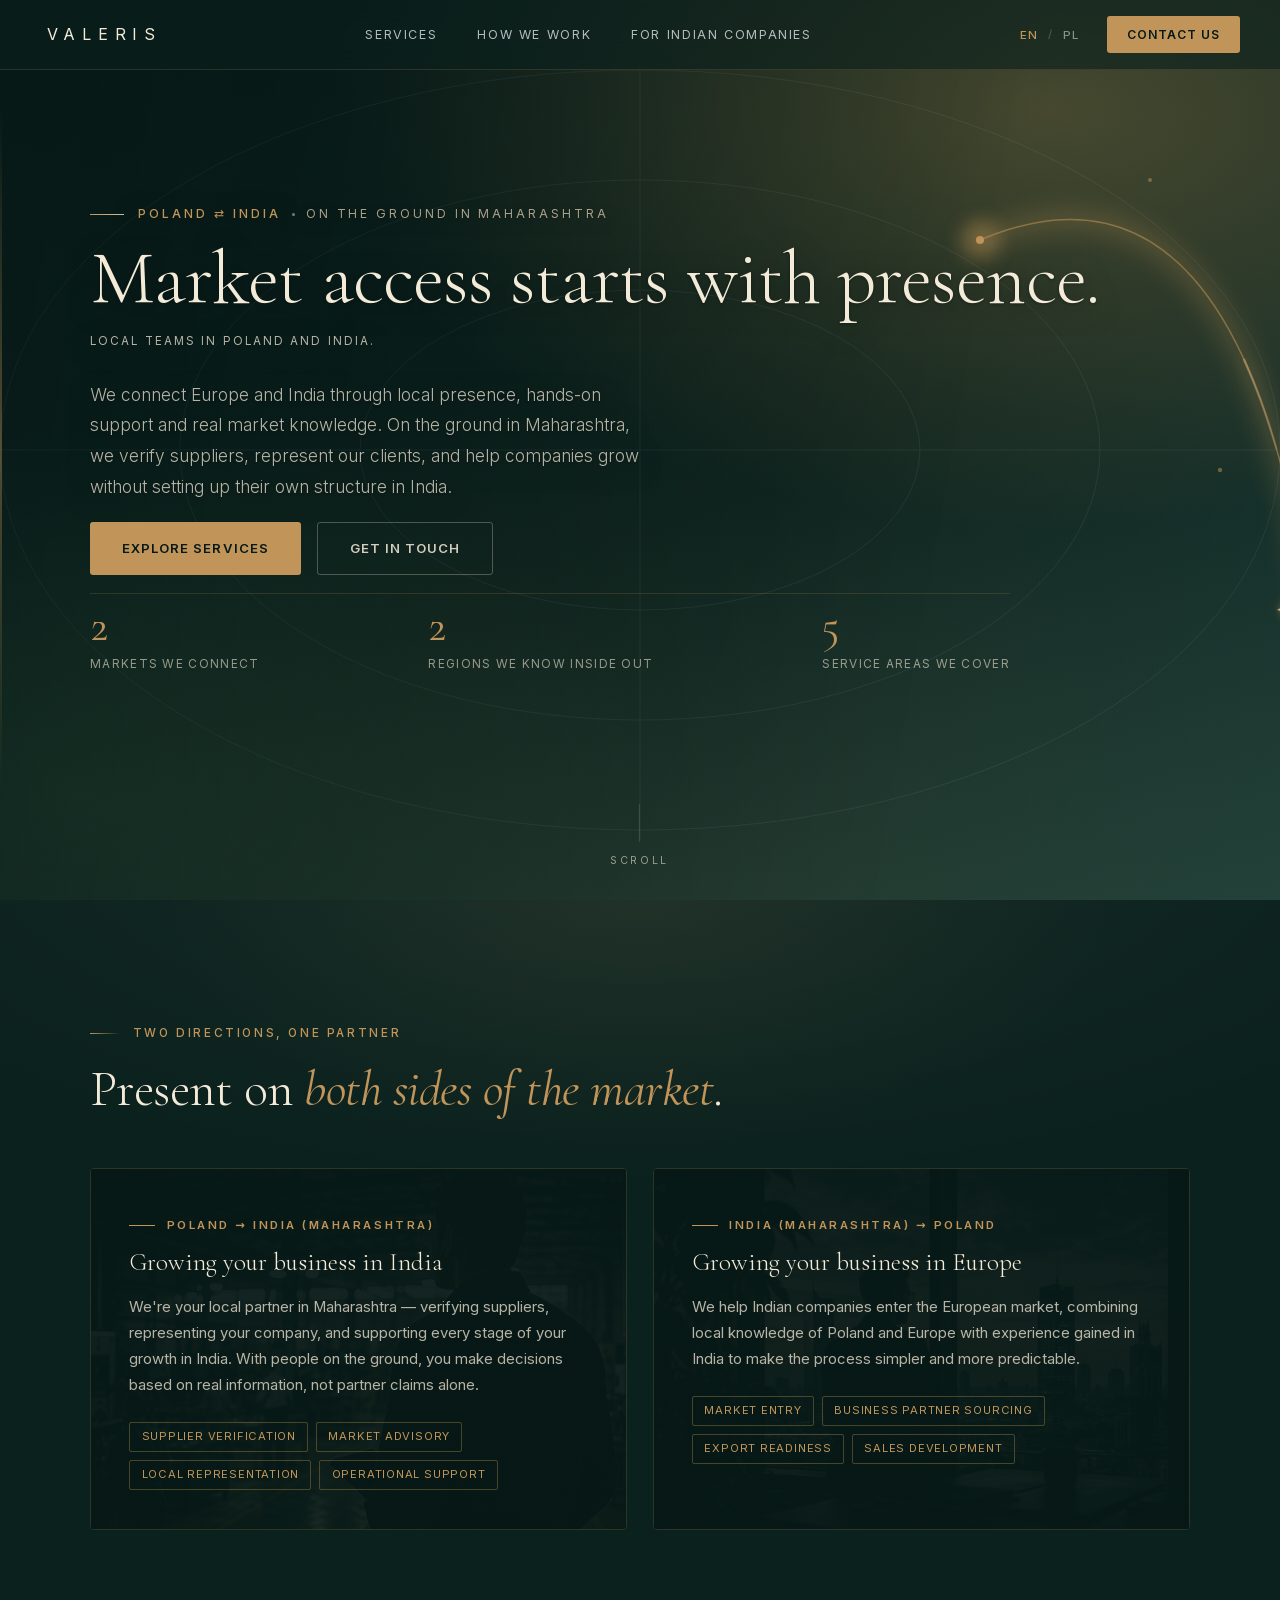
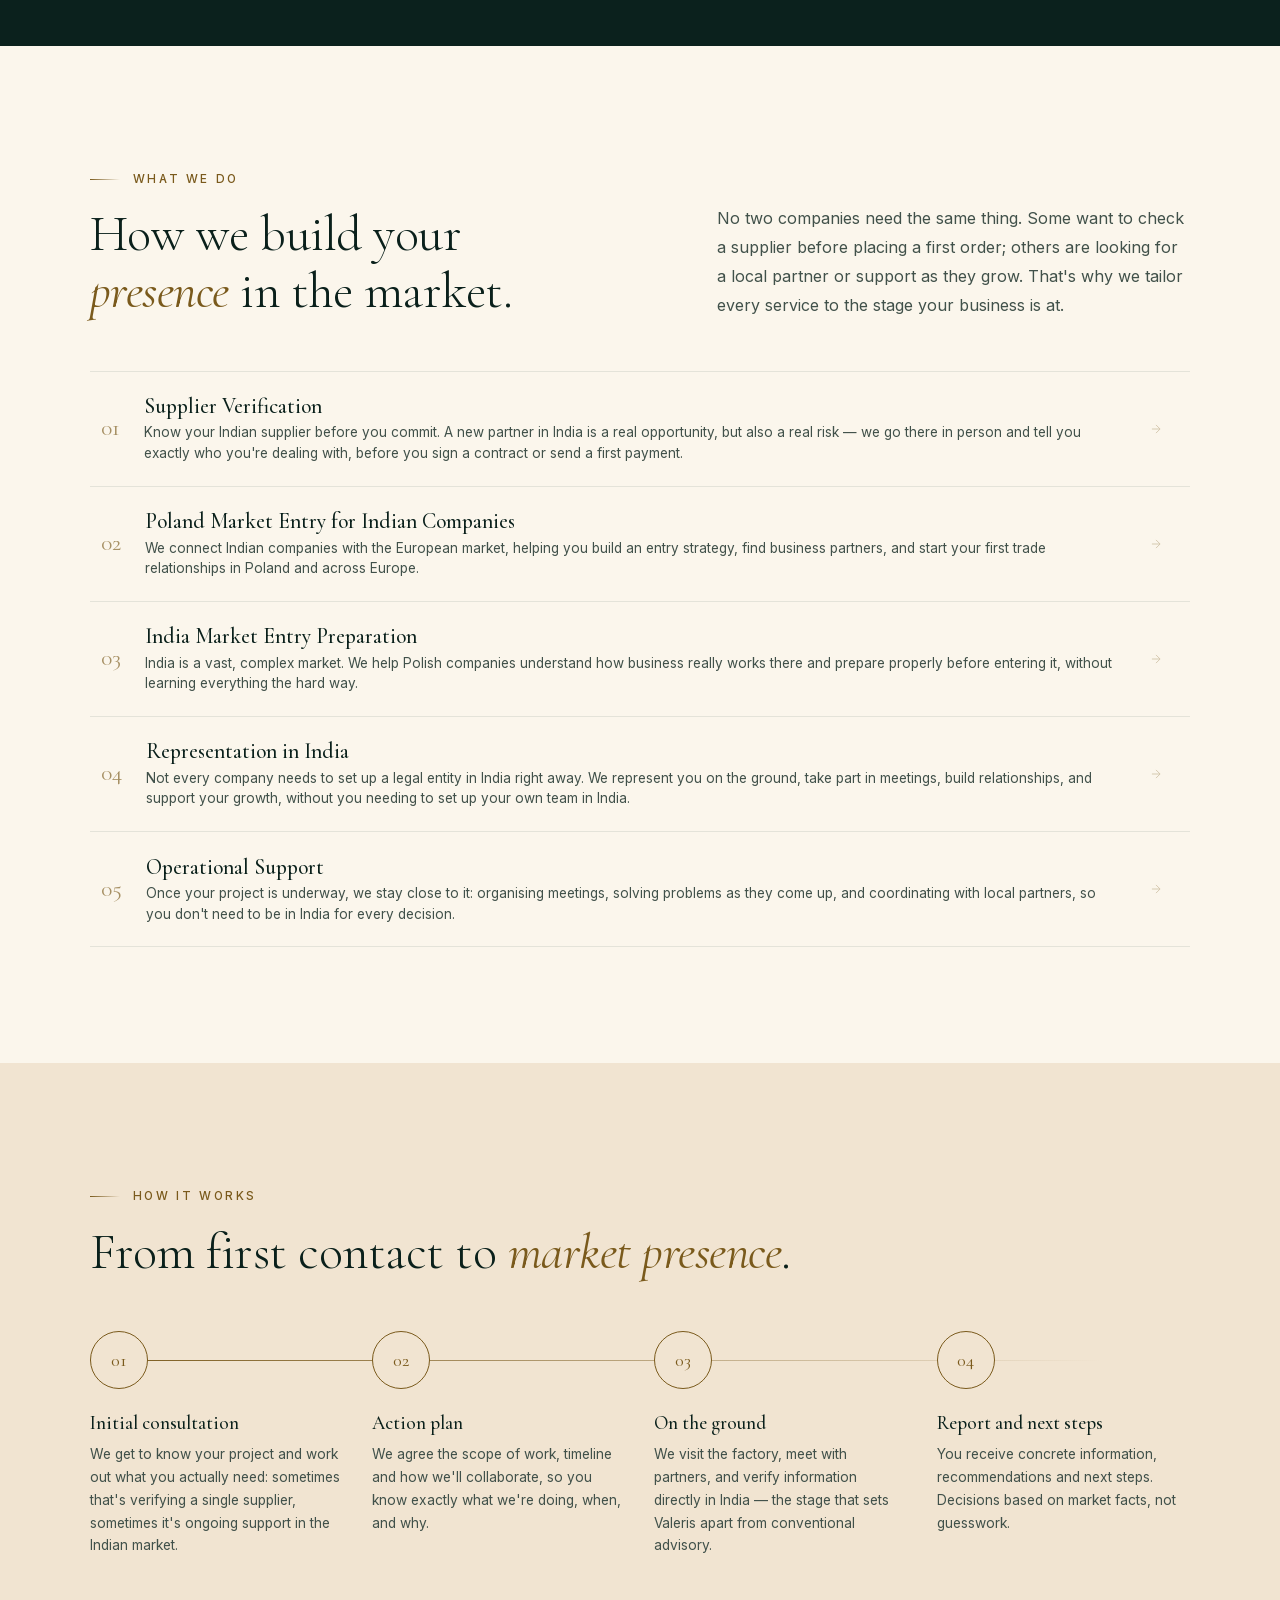
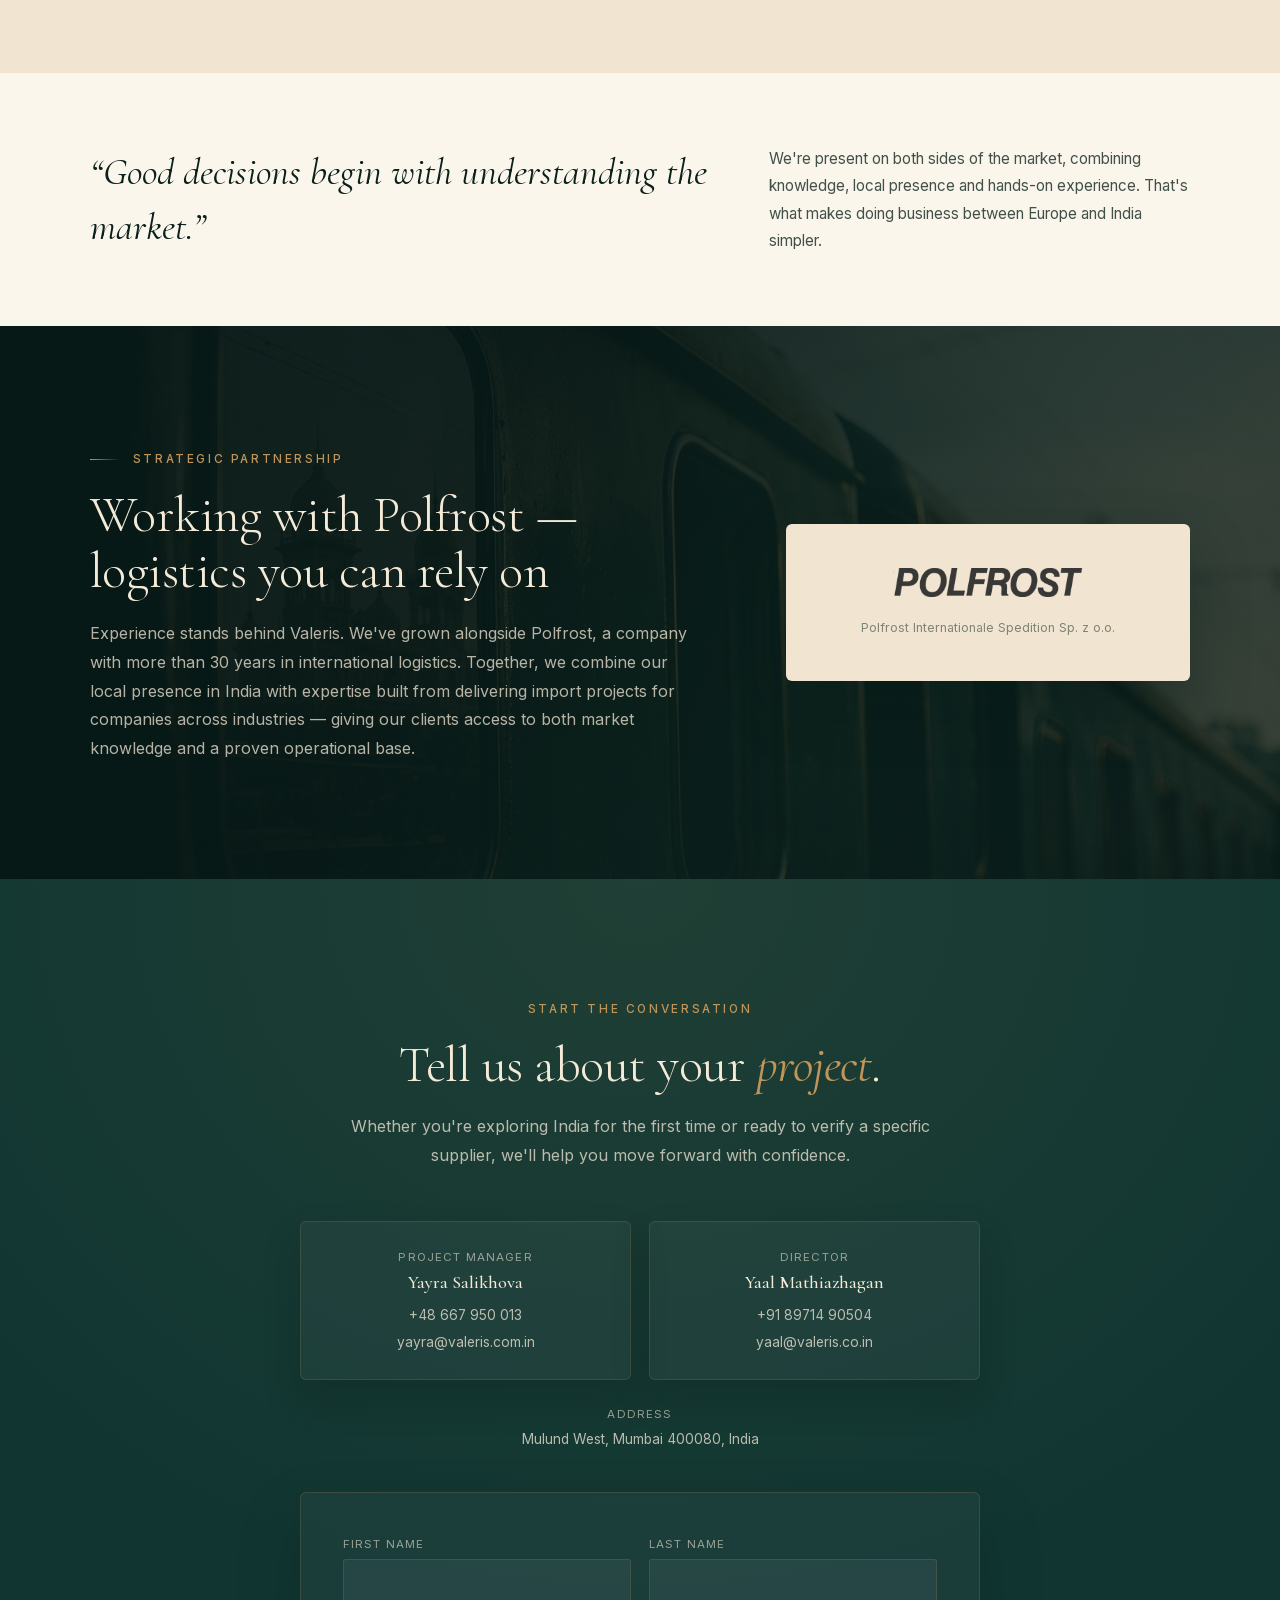
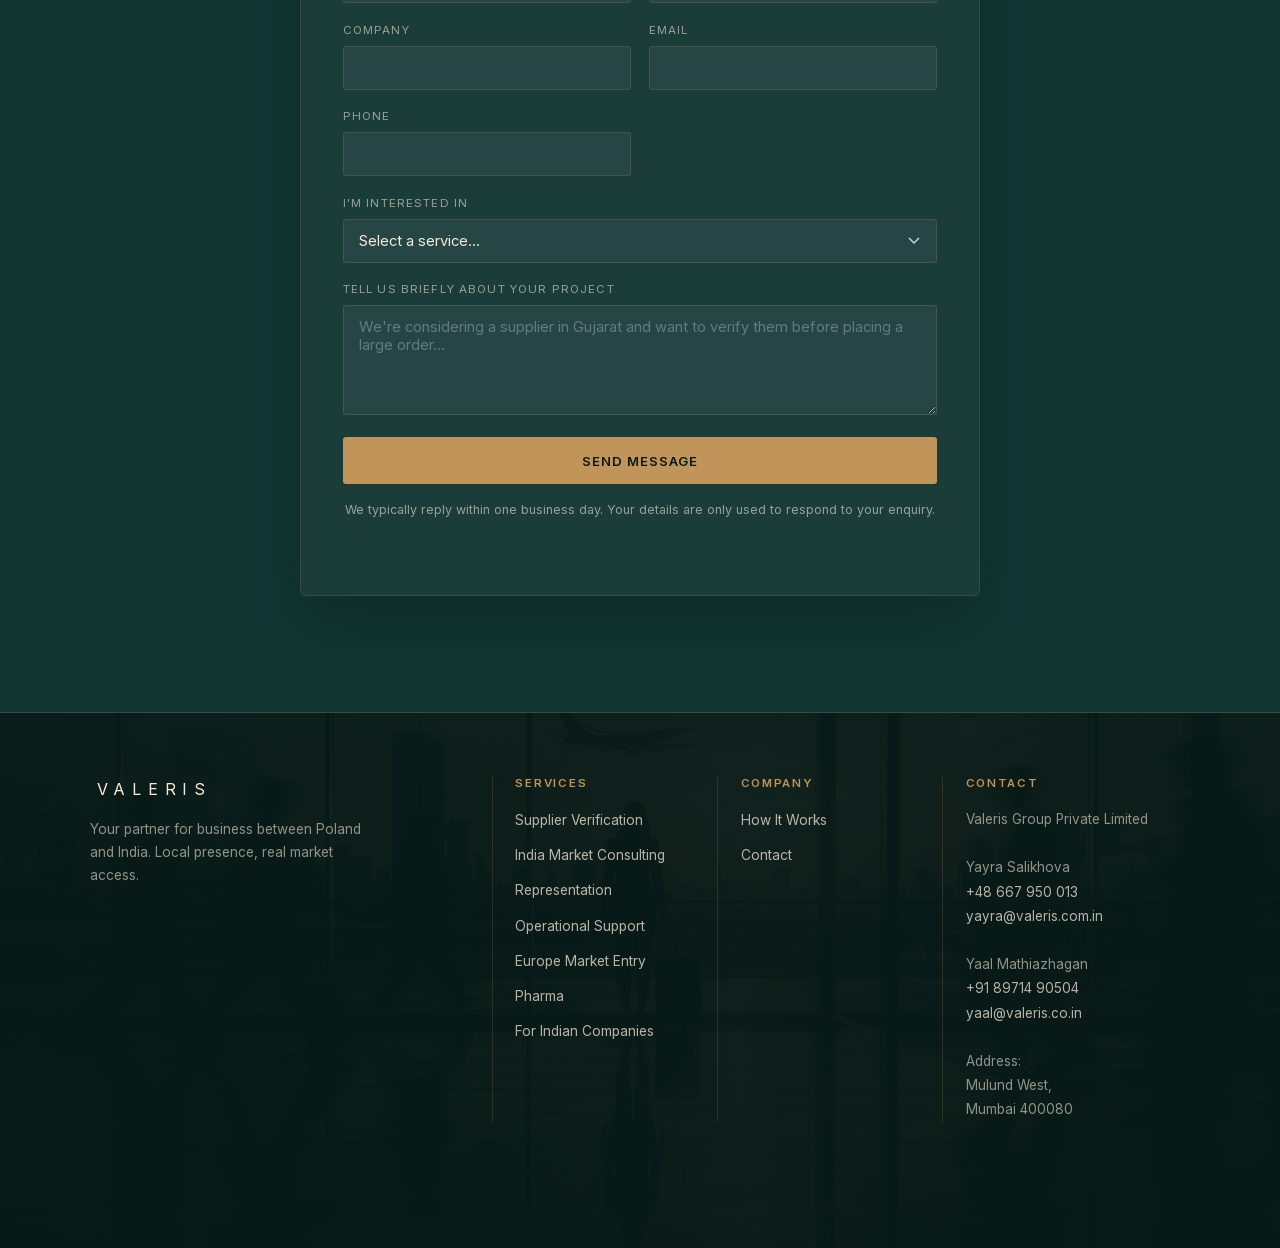
==== commit 2fa68892: "Redesign homepage hero illustration" ====
--- a/index.html
+++ b/index.html
@@ -108,18 +108,15 @@
     <section id="hero" class="hero">
       <!-- No photography: a premium animated route motif in the brand's own gold/green
            palette replaces it entirely — see .hero::before (ambient gradient) and
-           .hero-motif in styles.css. Two nodes = Poland (upper) and India (lower);
-           .motif-flow is a small, continuously travelling light along the thin
-           arc between them — the literal "journey in progress" cue, kept
-           deliberately understated. .motif-plane is the hero illustration
-           itself: one large, dimensional jet form anchored in the same
-           background zone, oriented along that same Poland→India diagonal,
-           built from layered gradient shapes (not a flat icon) for volume.
-           It doesn't travel the route -- at this size, physically crossing
-           the frame would fight the "never compete with the text" requirement
-           no matter where it was positioned; a slow ambient drift carries its
-           motion instead, while the small comet above keeps the literal
-           travelling motion. -->
+           .hero-motif in styles.css. The ROUTE is the primary visual: two nodes
+           (Poland, India) joined by a glowing arc (.motif-arc-glow is a wide
+           blurred halo behind the crisp .motif-arc line, giving it real visual
+           weight rather than a thin hairline), with a small travelling light
+           (.motif-flow) along it. A small, clearly-silhouetted plane
+           (.motif-plane, one flat polygon with a proper pair of swept wings —
+           the actual identifying feature a plane silhouette needs, which the
+           previous soft-blob version lacked entirely) rides the same arc via
+           <animateMotion>, secondary to the route, not dominating it. -->
       <svg class="hero-motif" viewBox="0 0 1440 900" preserveAspectRatio="xMidYMid slice" aria-hidden="true" role="presentation">
         <defs>
           <linearGradient id="motifFlowGradient" x1="0%" y1="0%" x2="100%" y2="0%">
@@ -127,62 +124,14 @@
             <stop offset="50%" stop-color="#F1D8A8" stop-opacity="1"/>
             <stop offset="100%" stop-color="#C19559" stop-opacity="0"/>
           </linearGradient>
-          <!-- Light reads as coming from above the aircraft's own canopy line,
-               not from an absolute screen direction -- standard convention for
-               shading a tilted/banking object, and simpler than compensating
-               the gradient angle for the group's own rotation below. -->
-          <linearGradient id="planeBodyGradient" x1="0%" y1="0%" x2="0%" y2="100%">
-            <stop offset="0%" stop-color="#FFF4DC"/>
-            <stop offset="38%" stop-color="#E8C384"/>
-            <stop offset="68%" stop-color="#B07F3F"/>
-            <stop offset="100%" stop-color="#5A4116"/>
+          <!-- Nose (x=100%, positive local x) bright, tail (x=0%) deeper --
+               matches the plane path below, which is drawn nose-at-+x so
+               rotate="auto" orients it correctly along the route. -->
+          <linearGradient id="planeBodyGradient" x1="100%" y1="0%" x2="0%" y2="0%">
+            <stop offset="0%" stop-color="#FFF3DC"/>
+            <stop offset="55%" stop-color="#D9AF74"/>
+            <stop offset="100%" stop-color="#8A6530"/>
           </linearGradient>
-          <linearGradient id="planeWingGradient" x1="0%" y1="0%" x2="100%" y2="100%">
-            <stop offset="0%" stop-color="#B98A4E"/>
-            <stop offset="100%" stop-color="#5C431A" stop-opacity="0.5"/>
-          </linearGradient>
-          <linearGradient id="planeHighlightGradient" x1="0%" y1="0%" x2="100%" y2="0%">
-            <stop offset="0%" stop-color="#FFFAF0" stop-opacity="0"/>
-            <stop offset="50%" stop-color="#FFFAF0" stop-opacity="0.95"/>
-            <stop offset="100%" stop-color="#FFFAF0" stop-opacity="0"/>
-          </linearGradient>
-          <!-- The atmosphere/glow bloom: much larger than the body itself,
-               centered near the nose (the vivid, text-safe side), so the
-               "wow" concentrates away from the text column. Screen-blended
-               (see CSS) so it brightens the scene behind it additively
-               rather than sitting as a flat opaque disc. -->
-          <radialGradient id="planeGlowGradient" cx="50%" cy="50%" r="50%">
-            <stop offset="0%" stop-color="#FFF4DC" stop-opacity="0.95"/>
-            <stop offset="40%" stop-color="#E8C384" stop-opacity="0.5"/>
-            <stop offset="100%" stop-color="#C19559" stop-opacity="0"/>
-          </radialGradient>
-          <!-- A soft vapor/light trail extending back past the tail --
-               within its own bounding box, x1=100% is the near/attached end
-               (closer to the tail, slightly opaque), x2=0% is the far end
-               (fully transparent), so it reads as fading into the distance. -->
-          <linearGradient id="planeTrailGradient" x1="100%" y1="0%" x2="0%" y2="0%">
-            <stop offset="0%" stop-color="#F1D8A8" stop-opacity="0.5"/>
-            <stop offset="100%" stop-color="#F1D8A8" stop-opacity="0"/>
-          </linearGradient>
-          <!-- Fades the plane's tail to transparent, nose fully vivid --
-               applied along the shape's OWN local nose(x=190,opaque)/tail
-               (x=-195,transparent) axis via objectBoundingBox, so it holds
-               regardless of the group's rotation. The tail is always the
-               end that reaches furthest toward the text column at any
-               angle; this is what actually keeps the illustration from
-               "competing," rather than chasing exact pixel positions per
-               breakpoint (the title can wrap wide enough at some common
-               widths, e.g. ~1280-1366px, that pure positioning can't
-               reliably clear it). -->
-          <linearGradient id="planeFadeGradient" x1="0%" y1="0%" x2="100%" y2="0%">
-            <stop offset="0%" stop-color="#fff" stop-opacity="0"/>
-            <stop offset="50%" stop-color="#fff" stop-opacity="0.15"/>
-            <stop offset="75%" stop-color="#fff" stop-opacity="0.92"/>
-            <stop offset="100%" stop-color="#fff" stop-opacity="1"/>
-          </linearGradient>
-          <mask id="planeFadeMask" maskContentUnits="objectBoundingBox">
-            <rect x="0" y="0" width="1" height="1" fill="url(#planeFadeGradient)"/>
-          </mask>
         </defs>
         <g class="motif-grid" stroke="#C9D4E5" stroke-width="1" fill="none" opacity="0.08">
           <ellipse cx="720" cy="450" rx="640" ry="380"/>
@@ -191,36 +140,39 @@
           <line x1="80" y1="450" x2="1360" y2="450"/>
           <line x1="720" y1="60" x2="720" y2="840"/>
         </g>
-        <path class="motif-arc" pathLength="1" d="M 1060 240 Q 1320 130 1390 610"/>
+        <path class="motif-arc-glow" pathLength="1" d="M 1060 240 Q 1320 130 1390 610"/>
+        <path id="motifArcPath" class="motif-arc" pathLength="1" d="M 1060 240 Q 1320 130 1390 610"/>
         <path class="motif-flow" pathLength="1" d="M 1060 240 Q 1320 130 1390 610"/>
         <g class="motif-node"><circle class="node-glow" cx="1060" cy="240" r="20"/><circle class="node-dot" cx="1060" cy="240" r="4"/></g>
         <g class="motif-node"><circle class="node-glow" cx="1390" cy="610" r="20"/><circle class="node-dot" cx="1390" cy="610" r="4"/></g>
-        <!-- Anchored via the outer <g>'s transform (position + 48° tilt matching
-             the arc's own Poland->India angle); the inner <g class="plane-drift">
-             carries only the CSS drift animation, kept separate so the CSS
-             "transform" property (which replaces, not composes with, the
-             attribute below once animated) can't wipe out this base placement. -->
-        <g class="motif-plane" transform="translate(1300 340) rotate(34) scale(0.85)" mask="url(#planeFadeMask)">
-          <g class="plane-drift">
-            <!-- Depth-of-field "echo": a larger, heavily blurred duplicate of the
-                 body sitting behind everything, purely to sell scale/atmosphere --
-                 same technique concept art uses for a soft aura around a hero object. -->
-            <path class="plane-echo" transform="scale(1.16)" d="M 200 0 C 160 -26 70 -40 -160 -28 C -200 -26 -215 -12 -215 0 C -215 12 -200 26 -160 28 C 70 40 160 26 200 0 Z"/>
-            <!-- The bloom -- bigger than the fuselage, centered near the nose
-                 (the vivid, text-safe end). This is the single biggest lever for
-                 "atmospheric," not just "shaded." -->
-            <ellipse class="plane-glow" cx="70" cy="-6" rx="195" ry="155"/>
-            <!-- Vapor trail fading out behind the tail. -->
-            <path class="plane-trail" d="M -215 -11 C -270 -15 -330 -8 -350 0 C -330 8 -270 15 -215 11 Z"/>
-            <path class="plane-shadow" transform="translate(18 34)" d="M 200 0 C 160 -26 70 -40 -160 -28 C -200 -26 -215 -12 -215 0 C -215 12 -200 26 -160 28 C 70 40 160 26 200 0 Z"/>
-            <path class="plane-wing" d="M 24 17 L -62 108 L -100 101 L -28 11 Z"/>
-            <!-- Body silhouette pushed further nose-heavy (wider bulge closer to
-                 the nose, longer thin taper to the tail) to exaggerate a
-                 foreshortened, "coming toward camera" read -- a standard 2D
-                 stand-in for real perspective. -->
-            <path class="plane-body" d="M 200 0 C 160 -26 70 -40 -160 -28 C -200 -26 -215 -12 -215 0 C -215 12 -200 26 -160 28 C 70 40 160 26 200 0 Z"/>
-            <path class="plane-highlight" d="M 160 -16 C 118 -25 32 -34 -125 -30 C -90 -27 22 -20 160 -16 Z"/>
-          </g>
+        <!-- Nose-to-tail outline built as straight edges (not curves) tracing
+             the standard "flight icon" topology: nose tip -> big swept main
+             wing (the primary recognizability cue) -> fuselage taper -> small
+             swept tail wing -> tail tip, mirrored top/bottom. Small on purpose
+             -- secondary to the route, per the brief. rotate="auto" keeps the
+             nose pointed the direction of travel; the keyTimes/keySplines
+             produce a depart-travel-arrive-pause-return rhythm rather than a
+             mechanical ping-pong, using this site's own --ease curve. -->
+        <g class="motif-plane">
+          <path d="M 36 0 L 14.4 -2.2 L -3.6 -32.4 L -10.8 -8.6 L -21.6 -3.6 L -27.4 -14.4 L -32.4 -5.8 L -36 0 L -32.4 5.8 L -27.4 14.4 L -21.6 3.6 L -10.8 8.6 L -3.6 32.4 L 14.4 2.2 Z">
+            <!-- Travels 0.16 -> 1 -> 0.16 rather than the full 0 -> 1 -> 0,
+                 i.e. it never quite reaches the Poland end of the arc. The
+                 first ~16% of this curve (near Poland) sits close enough to
+                 the title at a few common laptop widths (~1024-1366px) that
+                 the plane transiting through it -- not just pausing there --
+                 registers as visual competition; the glowing route line
+                 itself still reaches the Poland node and tells that half of
+                 the story, so the plane doesn't need to touch it exactly.
+                 Only pauses at India, not at the 0.16 end, so it passes
+                 through the safer zone quickly rather than lingering. -->
+            <animateMotion dur="16s" repeatCount="indefinite" rotate="auto"
+                            calcMode="spline"
+                            keyTimes="0;0.4;0.5;1"
+                            keyPoints="0.3;1;1;0.3"
+                            keySplines="0.4 0 0.2 1;0.4 0 0.2 1;0.4 0 0.2 1">
+              <mpath href="#motifArcPath" xlink:href="#motifArcPath"/>
+            </animateMotion>
+          </path>
         </g>
         <g class="motif-particles" fill="#C19559">
           <circle class="motif-particle" cx="1230" cy="180" r="2"/>
--- a/assets/css/styles.css
+++ b/assets/css/styles.css
@@ -157,6 +157,11 @@
 }
 .hero-motif { position: absolute; inset: 0; width: 100%; height: 100%; z-index: 1; pointer-events: none; }
 .motif-arc { stroke: var(--gold); stroke-width: 1.5; fill: none; opacity: 0.55; filter: drop-shadow(0 0 6px rgba(205, 166, 89, 0.35)); stroke-dasharray: 1; stroke-dashoffset: 1; animation: arcDraw 1.8s var(--ease-reveal) 0.3s both; }
+/* A wide, heavily blurred duplicate of the arc behind the crisp line, so the
+   ROUTE itself reads as a glowing light-tube -- the primary visual, per the
+   brief -- rather than a thin hairline. Same reveal-draw timing as .motif-arc
+   so they appear together. */
+.motif-arc-glow { stroke: var(--gold); stroke-width: 12; fill: none; opacity: 0.4; filter: blur(13px); stroke-dasharray: 1; stroke-dashoffset: 1; animation: arcDraw 1.8s var(--ease-reveal) 0.3s both; }
 /* The route's continuous motion — a soft travelling light, not a literal vehicle.
    Same pathLength+dash technique as .motif-arc's reveal draw, reused here for a
    short bright segment that loops along the route. Direction is reversed
@@ -165,27 +170,13 @@
    by default so the reduced-motion fallback (which freezes all animation) still
    shows a visible highlight on the arc rather than nothing. */
 .motif-flow { stroke: url(#motifFlowGradient); stroke-width: 2.5; fill: none; stroke-linecap: round; stroke-dasharray: 0.16 1; stroke-dashoffset: 0.6; filter: drop-shadow(0 0 8px rgba(241, 216, 168, 0.55)); animation: flowTravel 7s linear 2.2s infinite; }
-/* The hero illustration itself -- large, dimensional, deliberately NOT a flat
-   icon. Volume comes from layered shapes + gradients rather than any actual
-   3D rendering: a duotone body gradient (bright "canopy" top fading through
-   bronze to a deep shadowed underside) reads as a curved surface; the wing
-   sits in a darker, more muted gradient so it recedes behind the body. Three
-   more layers push it from "shaded icon" to "atmospheric concept art":
-   .plane-echo (a larger, heavily blurred duplicate behind everything, for
-   scale/depth-of-field), .plane-glow (a big soft bloom, screen-blended so it
-   brightens the scene rather than sitting as a flat disc), and .plane-trail
-   (a vapor streak fading out behind the tail). Every shape gets a touch of
-   blur so edges feel airbrushed rather than a crisp vector cutout --
-   "background artwork," per the brief, not a UI icon. */
-.motif-plane { opacity: 0.97; }
-.plane-drift { animation: planeDrift 18s var(--ease) infinite alternate; transform-origin: center; }
-.plane-echo { fill: url(#planeBodyGradient); opacity: 0.16; filter: blur(20px); }
-.plane-glow { fill: url(#planeGlowGradient); mix-blend-mode: screen; opacity: 0.85; filter: blur(6px); }
-.plane-trail { fill: url(#planeTrailGradient); opacity: 0.55; filter: blur(4px); }
-.plane-shadow { fill: #04100e; opacity: 0.26; filter: blur(17px); }
-.plane-wing { fill: url(#planeWingGradient); opacity: 0.88; filter: blur(0.6px); }
-.plane-body { fill: url(#planeBodyGradient); filter: blur(0.7px) drop-shadow(0 16px 34px rgba(7, 25, 23, 0.38)); }
-.plane-highlight { fill: url(#planeHighlightGradient); filter: blur(2.4px); mix-blend-mode: screen; }
+/* The plane: small and secondary to the route, per the brief -- one flat
+   polygon (straight edges, not curves) with a real pair of swept wings, the
+   actual feature that makes a silhouette read as "airplane" rather than an
+   abstract blob. Gradient + a soft glow give it a touch of premium light
+   without any of the previous layering (echo/bloom/vapor trail) that made it
+   oversized and unrecognizable. */
+.motif-plane path { fill: url(#planeBodyGradient); filter: drop-shadow(0 0 5px rgba(241, 216, 168, 0.55)) drop-shadow(0 3px 5px rgba(7, 25, 23, 0.35)); }
 .node-glow { fill: var(--gold); opacity: 0.4; filter: blur(9px); }
 .node-dot { fill: var(--gold); }
 .motif-node { animation: nodeIn 1s var(--ease) both; }
@@ -448,10 +439,6 @@
 @keyframes flowTravel { from { stroke-dashoffset: 1; } to { stroke-dashoffset: -1; } }
 @keyframes sheenDrift { from { background-position: 0% 50%; } to { background-position: 100% 50%; } }
 @keyframes particleFloat { 0%, 100% { transform: translate3d(0, 0, 0); opacity: 0.35; } 50% { transform: translate3d(-6px, -10px, 0); opacity: 0.85; } }
-/* Slow ambient float + a couple degrees of tilt -- "slow and refined," never a
-   full traverse. Applied to .plane-drift (an inner <g>), not .motif-plane
-   itself, so it can't overwrite that element's base translate/rotate attribute. */
-@keyframes planeDrift { from { transform: translate3d(-12px, -8px, 0) rotate(-1.4deg) scale(1); } to { transform: translate3d(12px, 9px, 0) rotate(1.6deg) scale(1.02); } }
 @keyframes scrollPulse { 0% { top: -50%; } 60%, 100% { top: 100%; } }
 [data-reveal] { opacity: 0; transform: translateY(12px); transition: opacity var(--t-reveal), transform var(--t-reveal); }
 [data-reveal].is-visible { opacity: 1; transform: none; }
@@ -542,6 +529,11 @@
   *, *::before, *::after { animation: none !important; transition-duration: 0.01ms !important; }
   .hero-inner > *, .scroll-cue { opacity: 1 !important; transform: none !important; }
   .motif-arc { stroke-dashoffset: 0; }
+  .motif-arc-glow { stroke-dashoffset: 0; }
+  /* SMIL's <animateMotion> (the plane's flight path) isn't a CSS animation,
+     so the blanket "animation: none" above has no effect on it — hide the
+     element outright instead of leaving it stuck mid-flight. */
+  .motif-plane { display: none; }
   [data-reveal] { opacity: 1; transform: none; }
   body { animation: none; opacity: 1; }
   body.is-leaving { opacity: 1; }
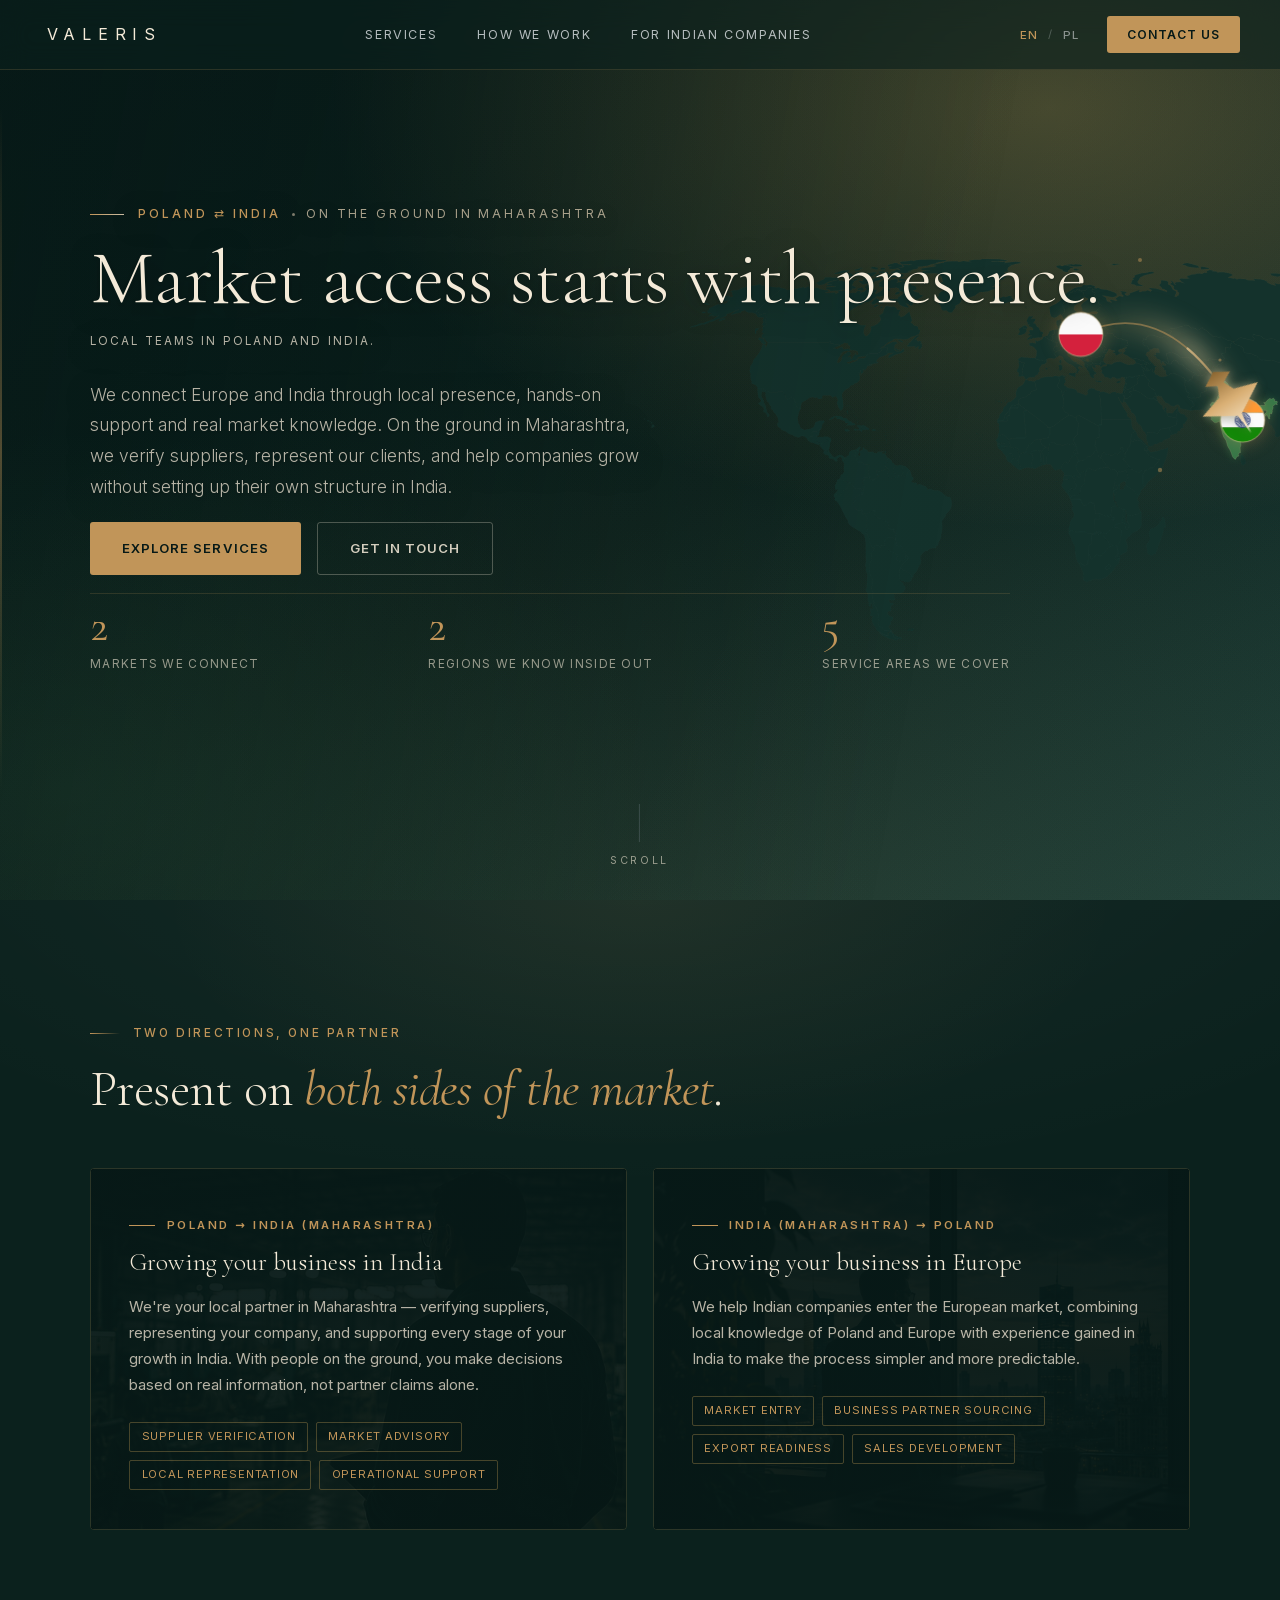
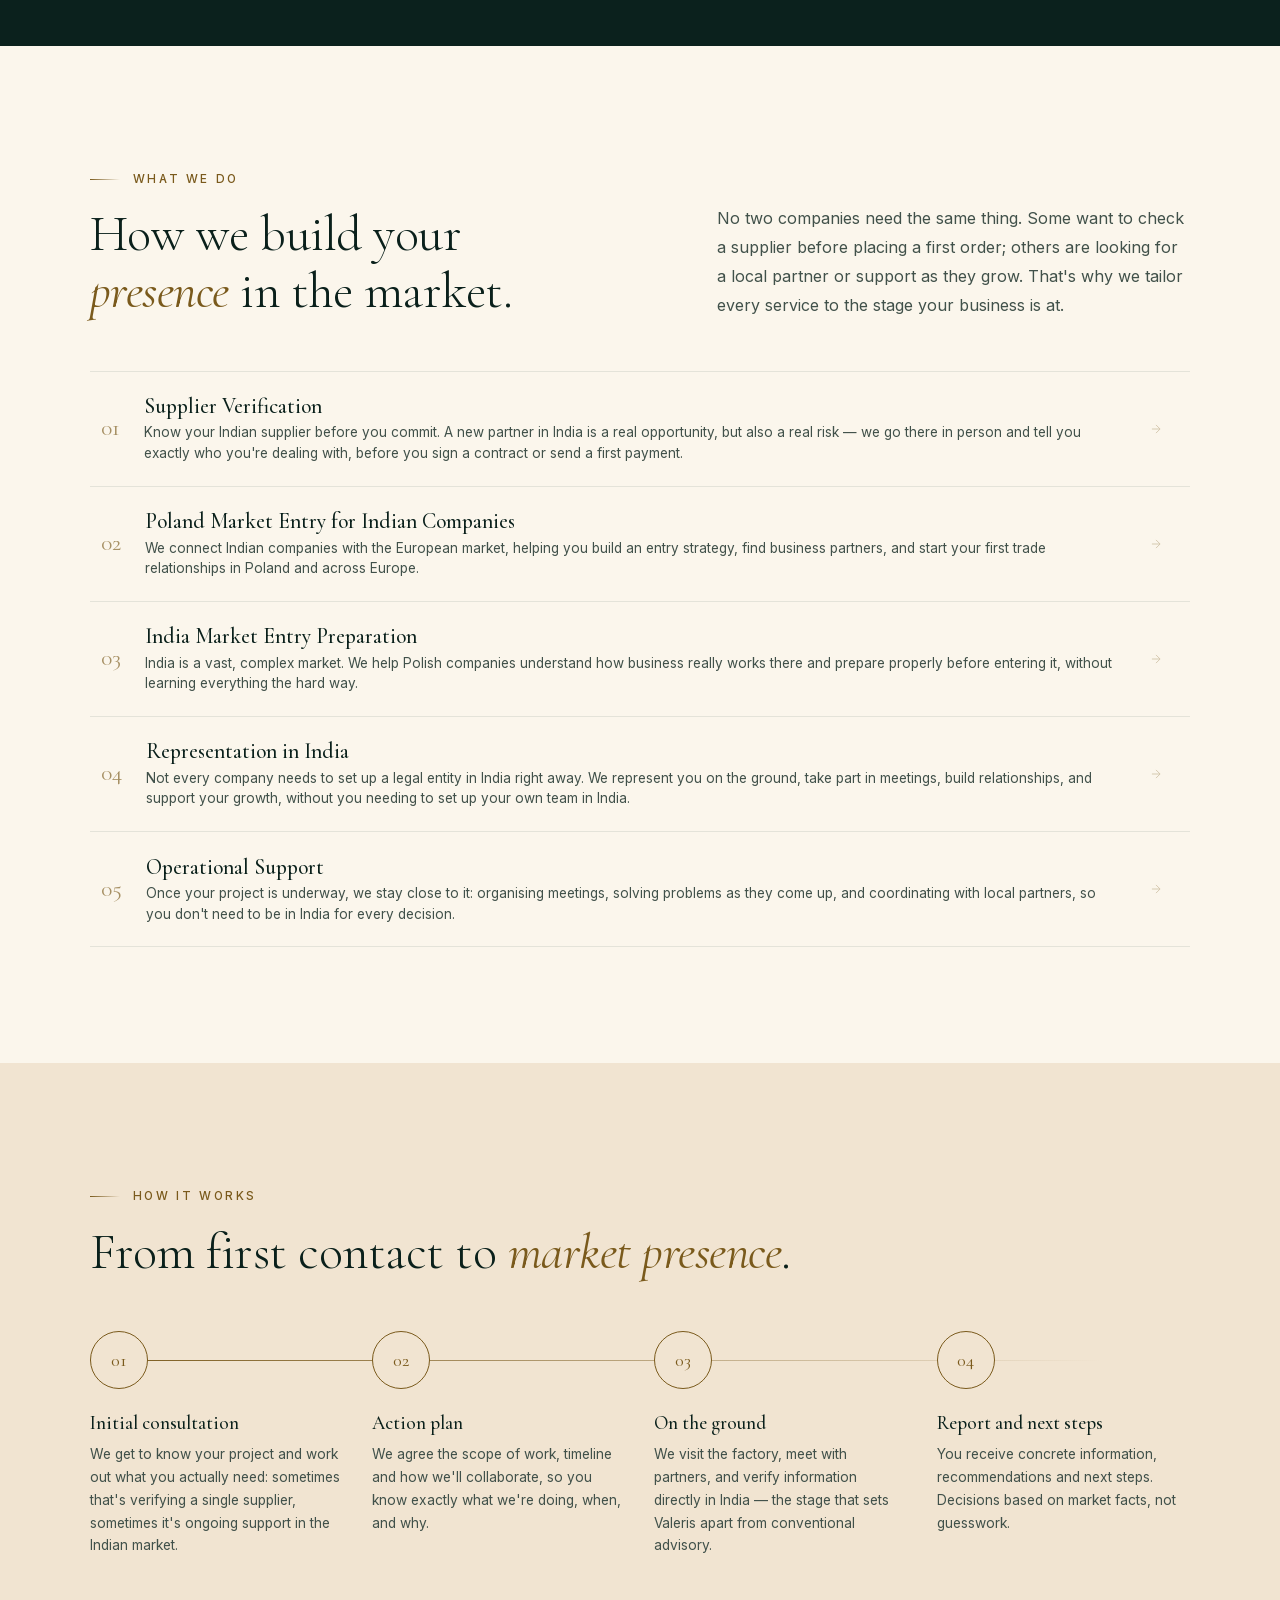
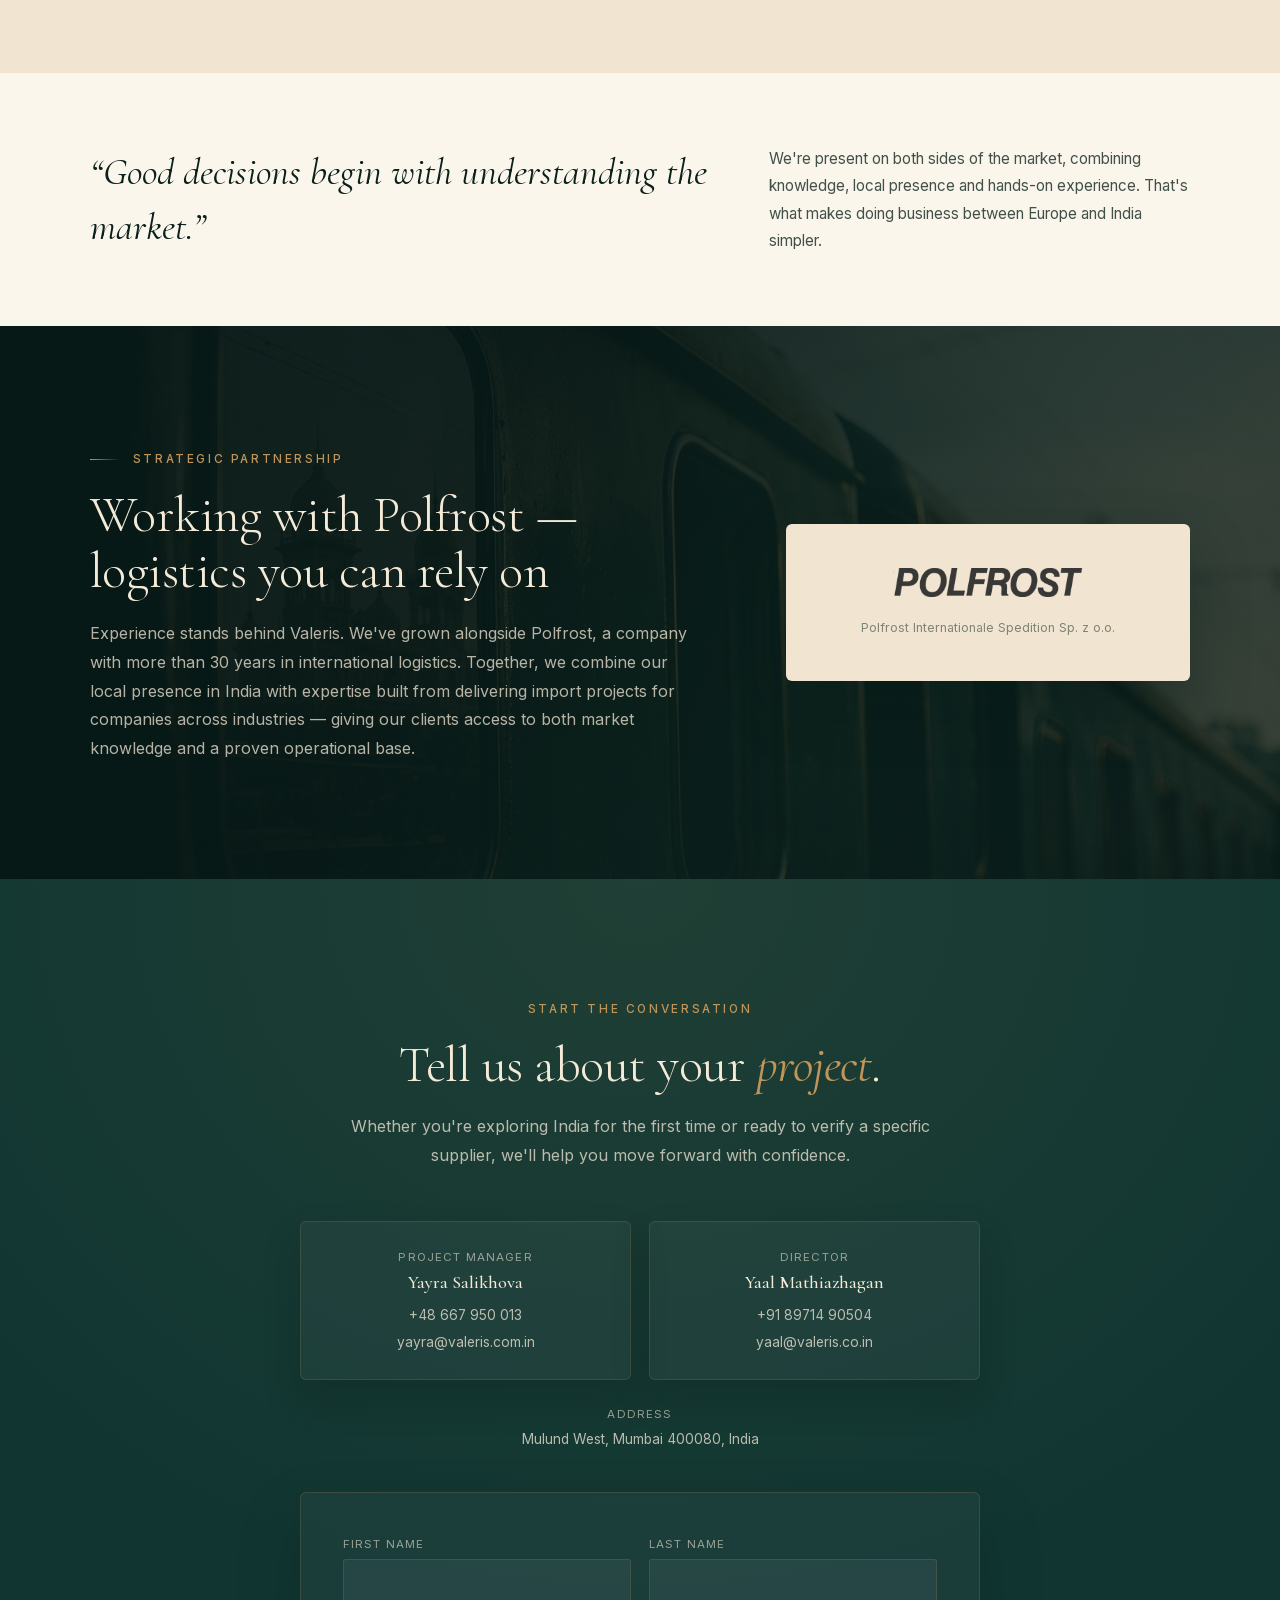
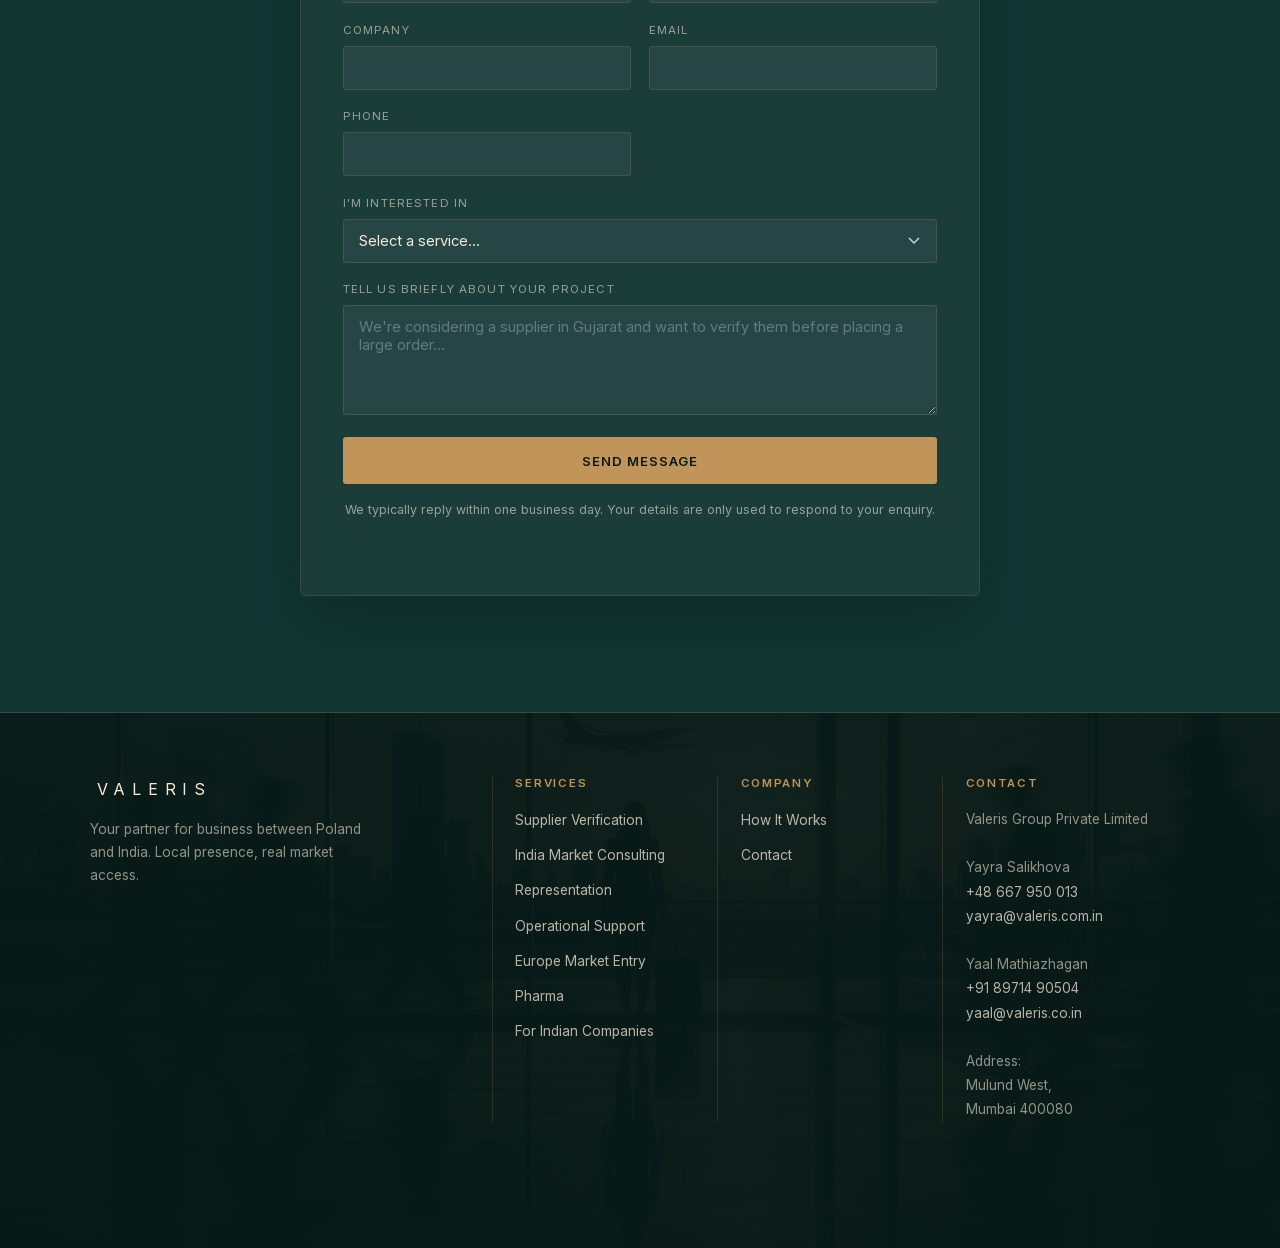
==== commit 11c2f26a: "Implement world map hero illustration" ====
--- a/index.html
+++ b/index.html
@@ -132,19 +132,266 @@
             <stop offset="55%" stop-color="#D9AF74"/>
             <stop offset="100%" stop-color="#8A6530"/>
           </linearGradient>
+          <!-- Glow strongest at the arc's midpoint, fading toward both ends. -->
+          <linearGradient id="arcGlowGradient" x1="0%" y1="0%" x2="100%" y2="100%">
+            <stop offset="0%" stop-color="#C19559" stop-opacity="0.12"/>
+            <stop offset="50%" stop-color="#F1D8A8" stop-opacity="0.7"/>
+            <stop offset="100%" stop-color="#C19559" stop-opacity="0.12"/>
+          </linearGradient>
+          <clipPath id="flagClipPoland"><circle cx="0" cy="0" r="22"/></clipPath>
+          <clipPath id="flagClipIndia"><circle cx="0" cy="0" r="22"/></clipPath>
         </defs>
-        <g class="motif-grid" stroke="#C9D4E5" stroke-width="1" fill="none" opacity="0.08">
-          <ellipse cx="720" cy="450" rx="640" ry="380"/>
-          <ellipse cx="720" cy="450" rx="460" ry="270"/>
-          <ellipse cx="720" cy="450" rx="280" ry="160"/>
-          <line x1="80" y1="450" x2="1360" y2="450"/>
-          <line x1="720" y1="60" x2="720" y2="840"/>
+        <!-- Real world map country paths (Poland, India, and every other country),
+             MIT-licensed data from simplemaps.com via github.com/sirLisko/world-map-country-shapes
+             (fetched 2026-07, attribution appreciated though not required by MIT).
+             Whole map, unrotated, nothing cropped -- but confined to the right
+             ~62% of the hero (per "positioned on the right side of the hero
+             section"), not stretched full-width. Fitting the entire 2000x1001
+             dataset into that narrower region (scale=900/2000=0.45) shows all
+             of it, comfortably clear of the text column, letterboxed
+             vertically within the region. -->
+        <g class="motif-worldmap" transform="translate(680 224.8) scale(0.45)">
+          <path class="worldmap-country" d="M985.4 301.7l.1-.2.1-.2v-.1l-.2-.1-.7-.2-.3-.1-.2.1-.2.2-.1.3.1.1v.4l.1.2h.4l.3-.1.5-.3h.1z"/>
+          <path class="worldmap-country" d="M1283.9 408.6l-1.3-2.2-3 3.9-3.7 4.1-3.3 4.3-3.3-.2-4.6-.2-4.2 1-.3-1.7-1 .3.4 1.5 2.6 6.4 16.8 3.2 1-1.3-.1-2.6 1.4-2.6-.3-2.6 2.4-1.3-1.1-.8.1-4.2h2.8l-1.3-5z"/>
+          <path class="worldmap-country" d="M1369.9 333.8h-5.4l-3.8-.5-2.5 2.9-2.1.7-1.5 1.3-2.6-2.1-1-5.4-1.6-.3v-2l-3.2-1.5-1.7 2.3.2 2.6-.6.9-3.2-.1-.9 3-2.1-1.3-3.3 2.1-1.8-.8-4.3-1.4h-2.9l-1.6-.2-2.9-1.7-.3 2.3-4.1 1.2.1 5.2-2.5 2-4 .9-.4 3-3.9.8-5.9-2.4-.5 8-.5 4.7 2.5.9-1.6 3.5 2.7 5.1 1.1 4 4.3 1.1 1.1 4-3.9 5.8 9.6 3.2 5.3-.9 3.3.8.9-1.4 3.8.5 6.6-2.6-.8-5.4 2.3-3.6h4l.2-1.7 4-.9 2.1.6 1.7-1.8-1.1-3.8 1.5-3.8 3-1.6-3-4.2 5.1.2.9-2.3-.8-2.5 2-2.7-1.4-3.2-1.9-2.8 2.4-2.8 5.3-1.3 5.8-.8 2.4-1.2 2.8-.7-1.4-1.9z"/>
+          <path class="worldmap-country" d="M634.3 463.8l.2-.1V463.4l-.1-.1-.1-.2-.4-.2-.5.5v.2l.1.3.6.1.2-.2zm.2-3.5v-.5l-.1-.2h-.3l-.1-.1h-.1l-.1.1.1.6.5.3.1-.2z"/>
+          <path class="worldmap-country" d="M627.9 456.2l.1-.2-.2-.1-.8.5v.1l.9-.3z"/>
+          <path class="worldmap-country" d="M1077.5 300.5l-2 3.1.5 1.9 1 1-.5 1.9-.1 4.3.7 3 3 2.1.2 1.4 1 .4 2.1-3 .1-2.1 1.6-.9V312l-2.3-1.6-.9-2.6.4-2.1-.5-2.3-1.3-.6-1.3-1.6-1.3.5-.4-1.2z"/>
+          <path class="worldmap-country" d="M1219 325.1l-.9-4.4-2.5-1.1-2.5-1.7 1-2-3.1-2.2.7-1.5-2.2-1.1-1.4-1.7-6.9 1 1.3 2.2v3.1l4.2 1.5 2.4 1.9 1-.2 1.8 1.7h2.3l.2 1 2.8 3.7 1.8-.2z"/>
+          <path class="worldmap-country" d="M1068.3 609.6l-16.6-.1-1.9.7-1.7-.1-2.3.9-.5 1.2 2.8 4 1.1 4.3 1.6 6.1-1.7 2.6-.3 1.3 1.3 3.8 1.5 3.9 1.6 2.2.3 3.6-.7 4.8-1.8 2.8-3.3 4.2-1.3 2.6-1.9 5.7-.3 2.7-2 5.9-.9 5.5.5 4 2.7-1.2 3.3-1 3.6.1 3.2 2.9.9-.4 22.5-.3 3.7 3 13.4.9 10.3-2.5-3.5-4-3.6-5.2.8-20.3 11.6.1-.5-2.2.9-2.4-.9-3 .7-3-.5-2-2.6-.4-3.5 1-2.4-.2-1.4.6.5-7.6-1.9-2.3-.3-4 .9-3.8-1.2-2.4v-4h-6.8l.5-2.3h-2.9l-.3 1.1-3.4.3-1.5 3.7-.9 1.6-3-.9-1.9.9-3.7.5-2.1-3.3-1.3-2.1-1.6-3.8-1.3-4.7zm-21.8-1.3l.2-2.7.9-1.7 2-1.3-2-2.2-1.8 1.1-2.2 2.7 1.4 4.8 1.5-.7z"/>
+          <path class="worldmap-country" d="M669.8 920.7l.9-3-7.3-1.5-7.7-3.6-4.3-4.6-3-2.8 5.9 13.5h5l2.9.2 3.3 2.1 4.3-.3zm-50.4-208.1l-7.4-1.5-4 5.7.9 1.6-1.1 6.6-5.6 3.2 1.6 10.6-.9 2 2 2.5-3.2 4-2.6 5.9-.9 5.8 1.7 6.2-2.1 6.5 4.9 10.9 1.6 1.2 1.3 5.9-1.6 6.2 1.4 5.4-2.9 4.3 1.5 5.9 3.3 6.3-2.5 2.4.3 5.7.7 6.4 3.3 7.6-1.6 1.2 3.6 7.1 3.1 2.3-.8 2.6 2.8 1.3 1.3 2.3-1.8 1.1 1.8 3.7 1.1 8.2-.7 5.3 1.8 3.2-.1 3.9-2.7 2.7 3.1 6.6 2.6 2.2 3.1-.4 1.8 4.6 3.5 3.6 12 .8 4.8.9 2.2.4-4.7-3.6-4.1-6.3.9-2.9 3.5-2.5.5-7.2 4.7-3.5-.2-5.6-5.2-1.3-6.4-4.5-.1-4.7 2.9-3.1 4.7-.1.2-3.3-1.2-6.1 2.9-3.9 4.1-1.9-2.5-3.2-2.2 2-4-1.9-2.5-6.2 1.5-1.6 5.6 2.3 5-.9 2.5-2.2-1.8-3.1-.1-4.8-2-3.8 5.8.6 10.2-1.3 6.9-3.4 3.3-8.3-.3-3.2-3.9-2.8-.1-4.5-7.8-5.5-.3-3.3-.4-4.2.9-1.4-1.1-6.3.3-6.5.5-5.1 5.9-8.6 5.3-6.2 3.3-2.6 4.2-3.5-.5-5.1-3.1-3.7-2.6 1.2-.3 5.7-4.3 4.8-4.2 1.1-6.2-1-5.7-1.8 4.2-9.6-1.1-2.8-5.9-2.5-7.2-4.7-4.6-1-11.2-10.4-1-1.3-6.3-.3-1.6 5.1-3.7-4.6z"/>
+          <path class="worldmap-country" d="M1060.2 264l-2.3-1.2-2.3.3-4-1.9-1.7.5-2.6 2.5-3.8-2-1.5 2.9-1.7.8 1 4-.4 1.1-1.7-1.3-2.4-.2-3.4 1.2-4.4-.3-.6 1.6-2.6-1.7-1.5.3.2 1.1-.7 1.6 2.3 1.1 2.6.2 3.1.9.5-1.2 4.8-1.1 1.3 2.2 7.2 1.6 4.2.4 2.4-1.4 4.3-.1.9-1.1 1.3-4-1.1-1.3h2.8l.2-2.6-.7-2.1.3-.8z"/>
+          <path class="worldmap-country" d="M1726.7 832l-3-.5-1.9 2.9-.6 5.4-2.1 4-.5 5.3 3 .2.8.3 6.6-4.3.6 1.7 4-4.9 3.2-2.2 4.5-7.3-2.8-.5-4.8 1.2-3.4.9-3.6-2.2zm50.1-172.3l.5-2.3.1-3.6-1.6-3.2.1-2.7-1.3-.8.1-3.9-1.2-3.2-2.3 2.4-.4 1.8-1.5 3.5-1.8 3.4.6 2.1-1.2 1.3-1.5 4.8.1 3.7-.7 1.8.3 3.1-2.6 5-1.3 3.5-1.7 2.9-1.7 3.4-4.1 2.1-4.9-2.1-.5-2-2.5-1.6h-1.6l-3.3-3.8-2.5-2.2-3.9-2-3.9-3.5-.1-1.8 2.5-3.1 2.1-3.2-.3-2.6 1.9-.2 2.5-2.5 2-3.4-2.2-3.2-1.5 1.2-2-.5-3.5 1.8-3.2-2-1.7.7-4.5-1.6-2.7-2.7-3.5-1.5-3.1.9 3.9 2.1-.3 3.2-4.8 1.2-2.8-.7-3.6 2.2-2.9 3.7.6 1.5-2.7 1.7-3.4 5.1.6 3.5-3.4-.6h-3.5l-2.5-3.8-3.7-2.9-2.8.8-2.6.9-.3 1.6-2.4-.7-.3 1.8-3 1.1-1.7 2.5-3.5 3.1-1.4 4.8-2.3-1.3-2.2 3.1 1.5 3-2.6 1.2-1.4-5.5-4.8 5.4-.8 3.5-.7 2.5-3.8 3.3-2 3.4-3.5 2.8-6.1 1.9-3.1-.2-1.5.6-1.1 1.4-3.5.7-4.7 2.4-1.4-.8-2.6.5-4.6 2.3-3.2 2.7-4.8 2.1-3.1 4.4.4-4.8-3.1 4.6-.1 3.7-1.3 3.2-1.5 1.5-1.3 3.7.9 1.9.1 2 1.6 5-.7 3.3-1-2.5-2.3-1.8.4 5.9-1.7-2.8.1 2.8 1.8 5-.6 5 1.7 2.5-.4 1.9.9 4.1-1.3 3.6-.3 3.6.7 6.5-.7 3.7-2.2 4.4-.6 2.3-1.5 1.5-2.9.8-1.5 3.7 2.4 1.2 4 4.1h3.6l3.8.3 3.3-2.1 3.4-1.8 1.4.3 4.5-3.4 3.8-.3 4.1-.7 4.2 1.2 3.6-.6 4.6-.2 3-2.6 2.3-3.3 5.2-1.5 6.9-3.2 5 .4 6.9-2.1 7.8-2.3 9.8-.6 4 3.1 3.7.2 5.3 3.8-1.6 1.5 1.8 2.4 1.3 4.6-1.6 3.4 2.9 2.6 4.3-5.1 4.3-2.1 6.7-5.5-1.6 4.7-3.4 3.2-2.5 3.7-4.4 3.5 5.2-1.2 4.7-4.4-.9 4.8-3.2 3.1 4.7.8 1.3 2.6-.4 3.3-1.5 4.9 1.4 4 4 1.9 2.8.4 2.4 1 3.5 1.8 7.2-4.7 3.5-1.2-2.7 3.4 2.6 1.1 2.7 2.8 4.7-2.7 3.8-2.5 6.3-2.7 6-.2 4.2-2.3.9-2 3-4.5 3.9-4.8 3.6-3.2 4.4-5.6 3.3-3.1 4.4-5 5.4-3.1 5-5.8 3.1-4.5 1.4-3.6 3.8-5.7 2.1-2.9 2.5-5.7-.7-5.4 1.7-3.9 1.1-3.7v-5.1l-2.8-5.1-1.9-2.5-2.9-3.9.7-6.7-1.5 1-1.6-2.8-2.5 1.4-.6-6.9-2.2-4 1-1.5-3.1-2.8-3.2-3-5.3-3.3-.9-4.3 1.3-3.3-.4-5.5-1.3-.7-.2-3.2-.2-5.5 1.1-2.8-2.3-2.5-1.4-2.7-3.9 2.4-1.2-5z"/>
+          <path class="worldmap-country" d="M586.6 492.9l-.1-.1-.3-.6-.3-.3-.1.1-.1.3.3.3.3.4.3.1v-.2z"/>
+          <path class="worldmap-country" d="M1210.1 318.9l-1 .2 1.2 2.4 3.2 2.9 3.7.9-2.8-3.7-.2-1h-2.3l-1.8-1.7zm10.4-9.3l-4.3-3.8-1.5-.2-1.1.9 3.2 3.4-.6.7-2.8-.4-4.2-1.8-1.1 1 1.4 1.7 2.2 1.1-.7 1.5 3.1 2.2-1 2 2.5 1.7 2.5 1.1.9 4.4 5.3-4.7 1.9-.5 1.9 1.9-1.2 3.1 3.8 3.4 1.3-.3-.8-3.2 1.7-1.5.4-2.2-.1-5 4.2-.5-2-1.7-2.5-.2-3.5-4.5-3.4-3.2-2.6 2.5-.5 1.5-2.4-.4z"/>
+          <path class="worldmap-country" d="M1062.2 284.9l-2.3.1-1 1.3-1.9-1.4-.9 2.5 2.7 2.9 1.3 1.9 2.5 2.3 2 1.4 2.2 2.5 4.7 2.4.4-3.4 1.5-1.4.9-.6 1.2-.3.5-2.9-2.7-2.3 1-2.7h-1.8l-2.4-1.4-3.5.1-4.4-1z"/>
+          <path class="worldmap-country" d="M644.9 488.9l.4-.4-.3-.3-.6-.8-.3.1v1l.1.3.5.3.2-.2z"/>
+          <path class="worldmap-country" d="M1486.5 431.9l-4.5-10.1-1.5.1-.2 4-3.5-3.3 1.1-3.6 2.4-.4 1.6-5.3-3.4-1.1-5 .1-5.4-.9-1.2-4.4-2.7-.4-4.8-2.7-1.2 4.3 4.6 3.4-3.1 2.4-.8 2.3 3.7 1.7-.4 3.8 2.6 4.8 1.6 5.2 2.2.6 1.7.7.6-1.2 2.5 1.3 1.3-3.5-.9-2.6 5.1.2 2.8 3.7 1.5 3.1.8 3.2 2 3.3-1.1-5.1 2.1 1-.5-4.6z"/>
+          <path class="worldmap-country" d="M1000.7 246.2l-4.4 1.3-3.6-.5-3.8 1.2.7 2.2 2.2.1 2.4 2.4 3.4 2.9 2.5-.4 4.4 2.8.4-3.5 1.3-.2.4-4.2-2.8-1.4-3.1-2.7z"/>
+          <path class="worldmap-country" d="M978.8 477.2h-3.6l-1.4-1.2-3 .9-5.2 2.6-1.1 2-4.3 2.9-.8 1.6-2.3 1.3-2.7-.9-1.6 1.6-.8 4.4-4.5 5.2.2 2.2-1.6 2.7.4 3.7 2.5 1.4 1 2.1 2.5 1.3 1.9-1.6 2.7-.2 3.8 1.6-.8-4.8.2-3.6 9.7-.3 2.4.5 1.8-1 2.6.5 4.9.1 1.9-.7 1.2-2.8 2.7-.6 1.2-1.9.1-4.4-6.4-1.4-.2-3.1-3.1-4.1-.8-2.9.5-3.1z"/>
+          <path class="worldmap-country" d="M1121.6 294.3l-3-.7-4-2.2-5.8 1.4-2.3 1.6-7.5-.3-4-1-1.9.5-1.8-2.6-1.1 1.4.7 2.3 2.8 2.6-1.7 1.9-.7 2 .6.7-.7.9 2.8 2 .8 4.1 3.8.2 3.9-1.7 3.9 2.1 4.6-.6-.3-3 5-2 4.5.8-2.1-3.5 1.3-4.4 2.2-2.5z"/>
+          <path class="worldmap-country" d="M1148.2 590l-.3-2.5-3-.4-1.7 3.6-3.5-.5 1.4 2.9.1 1.1 2 6.1-.1.3.6-.1 2.1-2.3 2.2-3.3 1.4-1.4v-2l-1.2-1.5z"/>
+          <path class="worldmap-country" d="M996.9 498l-4.3-3.7h-2l-1.9 1.9-1.2 1.9-2.7.6-1.2 2.8-1.9.7-.7 3.3 1.7 1.9 2 2.3.2 3.1 1.1 1.3-.2 14.6 1.4 4.4 4.6-.8.3-10.2-.1-4.1 1-4 1.7-1.9 2.7-4-.6-1.7 1.1-2.5-1.2-3.8.2-2.1z"/>
+          <path class="worldmap-country" d="M630.2 366.8l.4-.6h-.1l-.5.5-.6.2.1.1h.1l.6-.2z"/>
+          <path class="worldmap-country" d="M1617.8 543.4l2.7 3.3 1.1-2.2 2.7.2.1-4.1.1-3.1-4.6 3.5-2.1 2.4z"/>
+          <path class="worldmap-country" d="M655.7 700.5l1.6-1.3-.8-3.6 1.3-2.8.5-5-1.6-4-3.2-1.7-.8-2.6.6-3.6-10.7-.3-2.7-7.4 1.6-.1-.3-2.8-1.2-1.8-.5-3.7-3.3-1.9-3.5.1-2.5-1.9-3.8-1.2-2.4-2.4-6.3-1-6.4-5.7.3-4.3-.9-2.5.4-4.7-7.3 1.1-2.8 2.3-4.8 2.6-1.1 1.9-2.9.2-4.2-.6 5.5 10.3-1.1 2.1.1 4.5.3 5.4-1.9 3.2 1.2 2.4-1.1 2.1 2.8 5.3-2.8 6.9 3.1 4.3 1.2 4.6 3.2 2.7-1.1 6.2 3.7 7.1 3.1 8.8 3.8-.9 4-5.7 7.4 1.5 3.7 4.6 1.6-5.1 6.3.3 1 1.3 1.5-7.6-.2-3.4 2.1-5.6 9.5-1.9 5.1.1 5.4 3.3.3 1.9z"/>
+          <path class="worldmap-country" d="M659 560.1l-1.4.2-3.1-.5-1.8 1.7-2.6 1.1-1.7.2-.7 1.3-2.7-.3-3.5-3-.3-2.9-1.4-3.3 1-5.4 1.6-2.2-1.2-3-1.9-.9.8-2.8-1.3-1.5-2.9.3.7 1.8-2.1 2.4-6.4 2.4-4 1-1.7 1.5-4.4-1.6-4.2-.8-1 .6 2.4 1.6-.3 4.3.7 4 4.8.5.3 1.4-4.1 1.8-.7 2.7-2.3 1-4.2 1.5-1.1 1.9-4.4.5-3-3.4-1.1.8-1-3.8-1.6-2-1.9 2.2-10.9-.1v3.9l3.3.7-.2 2.4-1.1-.6-3.2 1v4.6l2.5 2.4.9 3.6-.1 2.8-2.2 17.4-5.1-.3-.7 1-4.6 1.2-6.2 4.3-.4 3-1.3 2.2.7 3.4-3.3 1.9.1 2.7-1.5 1.1 2.6 5.8 3.3 3.8-1 2.8 3.7.3 2.3 3.4 4.9.2 4.4-3.8.2 9.7 2.6.7 3-1.1 4.2.6 2.9-.2 1.1-1.9 4.8-2.6 2.8-2.3 7.3-1.1-.4 4.7.9 2.5-.3 4.3 6.4 5.7 6.3 1 2.4 2.4 3.8 1.2 2.5 1.9 3.5-.1 3.3 1.9.5 3.7 1.2 1.8.3 2.8-1.6.1 2.7 7.4 10.7.3-.6 3.6.8 2.6 3.2 1.7 1.6 4-.5 5-1.3 2.8.8 3.6-1.6 1.3 1.9 3.6.4 8.6 6 1.2 2.1-1.2 3.9 1.7 1.2 1.9 1 5.8.9 2.5 2 .3 2-1.1 2.1 1.2.3 3.5-.3 3.8-.7 3.6 2.6-1.2 3.1 3.7.5 5.1-4.2 3.5-3.3 2.6-5.3 6.2-5.9 8.6 3.4-.7 6.2 4.9 1.9-.2 6.2 4.1 4.8 3.5 3.8 4.3-1.9 3 2.1 3.7 2.9-3.7 1.5-6 3.2-3 3.9-5 4.5-11.2 3.4-3.5.8-3.1.3-6.4-1.3-3.5.3-4.8 4.1-6.3 6-5.1 6-1.8 3.6-2.9 8.5-2.4h5.9l1.1-3.8 4.2-2.8.6-6.5 5.1-8.3.5-8.5 1.6-2.6.3-4.1 1.1-9.9-1-11.9 1.4-4.7 1.4-.1 3.9-5.5 3.3-7.2 7.7-8.8 2.7-4.2 2-10.5-1-3.9-2-8.1-2.1-2-4.8-.2-4.3-1.9-7.3-7.1-8.4-5.3-8.4.3-10.9-3.4-6.5 2 .8-3.5-2.7-3.8-9.4-3.8-7.1-2.3-4.2 4.1-.3-6.3-9.9-1-1.7-2 4.2-5.2-.1-4.4-3-1-3-11.2-1.3-3.5-1.9.3-3.5 5.8-1.8 4.7-2.1 2.4-2.7.5-.8-1.8-1.2-.3-1.8 1.8-2.4-1.3-3.2-1.4-2.7.7-2.3-.6-.5 1.8.9 1.3-.5 1.3-3.1-.5z"/>
+          <path class="worldmap-country" d="M574.4 437.3l.2-.6-.3-.1-.5.7-.6.3h-.3l-.7-.3h-.5l-.4.5-.6.1.1.1v.2l-.2.3v.2l.1.3 1.5-.1 1.3-.2.7-.9.2-.5zm.8-2l-.4-.3-.4.3.1.3.7-.3zm0-5.8l-.4-.2-.3.5.3.1.7-.1.5.1.5.4.3-.2-.1-.1-.4-.3-.6-.1h-.2l-.3-.1zm-6.6 1.3l.7-.6.7-.3.9-1.1-.1-.9.2-.4-.6.1-.1.3-.1.3.3.4v.2l-.2.4-.3.1-.1.2-.3.1-.4.5-.8.6-.2.3.4-.2zm1.2-3.2l-.6-.2-.2-.4-.4-.1-.1.2v.2l.1.4.2-.1.8.4.4-.3-.2-.1zm-4.1-1.1v-.7l-.4-.5-.6-.4-.1-1.2-.3-.7-.2-.6-.4-.8v.5l.1.1.1.6.4.9.1.4-.1.4-.4.1-.1.2.5.3.8.3.5 1.3.1-.2zm-4.1-3.5l-.5-.3-.2-.3-.7-.7-.3-.1-.2.4.4.1.9.7.4.2h.2zm7.3-4l-.1-.3h-.1l-.3.1-.3.9h.3l.5-.7zm-17.6-1.1l-.2-.3-.3.2h-.5l-.2.1h-.4l-.3.2.4.8.3.3.1 1 .2.1-.1.7 1.1.1.4-.8V418.6l-.3-.5-.4.6-.4-.3.6-.4v-.1zm12.9.3l-1-1.4v-.2l-.5-1.5-.3-.1-.1.1-.1.2.4.4v.4l.3.2.4 1.1.4.4-.1.3-.4.3-.1.2h.1l.6-.1h.4v-.3zm-10.5-5.2l.5-.2-.3-.2h-.7l-.4.1-.2.2.1.1.4.1.6-.1zm-2.4 2l-.5-.6-.3-.9-.2-.4.1-.5-.3-.4-.6-.4-.3.1.1 1.1-.2.6-.8 1.1.1.4.1.2-.5.4v-.3l-.6.1.3.5.6.4.3.1.3-.2v.5l.3.4.1.4.3-.3.6-.2.2-.2.7-.4v-.2l.1-.6.1-.7zm6.7-5l-.3-.5-.1.1-.1.4-.3.4.5-.1.4.1.6.5.7.2.3.6.6.6v.6l-.4.6-.1.7-.6.1.1.1.3.3.1.4.2.2v-.7l.3-.8.4-1.3-.1-.3-.3-.3-.7-.9-.7-.3-.8-.7zm-8.8-7.9l-.5-.4-.2.4v.1l-.1.3-.5.4-.5.1-.7-.6-.2-.1.8 1.1.3.1h.4l.9-.3 1.6-.5 1.7-.2.1-.2-.1-.3-.8.2-1-.1-.2.2h-.4l-.6-.2zm6.1 5.2l.2-.3.4-1.8.8-.6.1-1.2-.5-.5-.4-.2-.1-.2.1-.2-.2-.1-.3-.2-.4-.6-.4-.4-.7-.1-.6-.1-.4-.1-.5.3h.8l1.5.3.7 1.5.5.4.1.4-.2.4v.4l-.3.5-.1.8-.3.4-.7.5.4.2.3.6.2-.1z"/>
+          <path class="worldmap-country" d="M1474.7 395.5l-2.7-1.8-2.9-.1-4.2-1.5-2.6 1.6-2.6 4.8.3 1.2 5.5 2.5 3.2-1 4.7.4 4.4-.2-.4-3.9-2.7-2z"/>
+          <path class="worldmap-country" d="M1116.7 685l-1-.5-3.2 1.5h-1.6l-3.7 2.5-2-2.6-8.6 2.2-4.1.2-.9 22.7-5.4.2-.6 18.5 1.4 1 3 6.1-.7 3.8 1.1 2.3 4-.7 2.8-2.8 2.7-1.9 1.5-3.1 2.7-1.5 2.3.8 2.5 1.8 4.4.3 3.6-1.5.6-2 1.2-3 3-.5 1.7-2.4 2-4.3 5.2-4.7 8-4.7-3.4-2.9-4.2-.9-1.5-4.1.1-2.2-2.3-.7-6-7-1.6-3.7-1.1-1.1-1.9-5.1z"/>
+          <path class="worldmap-country" d="M1112.8 219.4l-5.2-1.5-4.6 2.3-2.6 1 .9 2.6-3.5 2-.5 3.4-4.8 2.2h-4.6l.6 2.7 1.7 2.3.3 2.4-2.7 1.2 1.9 2.9.5 2.7 2.2-.3 2.4-1.6 3.7-.2 5 .5 5.6 1.5 3.8.1 2 .9 1.6-1.1 1.5 1.5 4.3-.3 2 .6-.2-3.1 1.2-1.4 4.1-.3-2-3.9-1.5-2 .8-.6 3.9.2 1.6-1.3-1.7-1.6-3.4-1.1.1-1.1-2.2-1.1-3.7-3.9.6-1.6-1-2.9-4.8-1.4-2.3.7-1-1.4z"/>
+          <path class="worldmap-country" d="M482.5 471.1l1.4-2.2 1-.2 1.3-1.7 1-3.2-.3-.6.9-2.3-.4-1 1.3-2.7.3-1.8h-1.1l.1-.9h-1l-2.5 3.9-.9-.8-.7.3-.1 1-.7 5-1.2 7.2h1.6z"/>
+          <path class="worldmap-country" d="M659 276.7l-.7-3-2.5 1.9.5 2.1 5.6 2.6 1.9-.4 3.3-2.5-4.7.1-3.4-.8zm14.4-15.9l.2-1.1-4.1-2.6-5.9-1.6-1.9.6 3.5 2.9 5.7 1.9 2.5-.1zm-305.3 3.7l.2-3.4-3.2-2.6-.4-2.9-.1-2.1-4.1-.7-2.4-.9-4.1-1.4-1.4 1.5-.6 3.3 4.3 1.1-.4 1.8 2.9 2.2v2.2l6.3 2.8 3-.9zM704.2 251l3.9-3.8 1.4-1.7-2.1-.3-4.9 2.2-4.2 3.5-8.1 9.8-5.3 3.7 1.6 1.7-3.8 2.2.2 1.9 9.6.1 5.4-.3 4.4 1.5-4.4 2.9 2.9.2 7.3-5.4 1.2.8-2.5 5.1 3 1.2 2.3-.2 3.5-5.5-.5-3.9.3-3.3-3.7 1.1 2.8-4.6-4.3-1.9-2.7 1.5-3.9-1.7 2.4-2.1-2.9-1.3-3.8 2 4.9-5.4zm-356.8-21.2l-1.9 2-1.4 2.6.9 1.9-.6 2.8.7 2.8h1.9l-.2-4.9 7.1-6.9-4.9.5-1.6-.8zm280.9-47l-.4-1.2-1.7-.1-2.8 1.7-.4.4.1 1.7 1.7.5 3.5-3zm-9.6-3.2l.8-1.1-6-.1-4.9 2.7v1.5l3 .2 7.1-3.2zm-3.1-16.6l-2.7-.5-5 5.2-3.6 4.4-5.7 2.8 6.3-.6-.8 3.4 8.2-3 6.2-3 .8 2.6 5.9 1.3 4.9-1.8-1.9-1.8-3.4.4 1.3-2.7-3.7-1.7-3.4-1.9-1.5-1.5-2.8.9.9-2.5zm44.6-8.2l3.7-1.7 1-.7 1.4-2.3-2.3-1.5-4.2.7-3.8 3.1-.7 2.6 4.9-.2zm-73.8-10.7l-.8-2-.3-1-1.6-1-3-1.5-4.9 2.3-5 1.7 3.5 2.4 3.8-.6 4.1 1.6 4.2-1.9zm22.4-2.1l-6.6-1 5.7-2.6-.4-6-1.9-2.3-4.5-.8-8.1 3.8-5.5 5.8 2.9 2.1 1.6 3.3-6.3 5.5-3.2-.2-6.2 4.4 4.2-5.2-4.8-1.8-4.5.9-2.4 3.4-5.9-.1-7.2.8-5.1-2.4-5 .4-1.5-2.9-2.1-1.3-3.8.5-5.2.3-4.4 1.8 2 2.3-7 2.8-1.4-3.3-4.4 1-11.8.6-6.4-1.2 8.5-2.6-2.8-2.8-4.4.4-4.7-1-7.5-1.9-3.8-2.3-4.5-.3-3.3 1.6-5.9.9 3.9-4.1-9.4 3.6-1.4-4.7-2.1-.6-3.8 2.5-4.5 1.2-.2-2.2-8.2 1.4-8.8 2.3-5.2-.6-7 1.6-6.2 2.3-3.7-.5-3.3-2.6-5.9-1.3-24.3 20.2-35.4 32.4 4.2.1 2.7 1.6.6 2.6.2 3.9 7.6-3.3 6.4-1.9-.5 3 .7 2.4 1.7 2.7-1.1 4.2-1.5 6.8 4.6 3.8-3.1 3.7-5.1 2.9-2.5 3.1 2.1 4.4-3.1 4.9 4.1 2.6-3.6 3.7-1.3 5.5 6.9 2.5 1.6 2.7 5.4 6.1h136.6l1.3-2.4h1.6l-.8 3.4 1 1 3.2.4 4.6 1 3.8 1.9 4.4-.8 5.3 1.6 3.2-2.4 3.2-1 1.8-1.5 1.5-.8 4 1.2 3.3.2.8.8.1 3.5 5.2 1-1.7 1.7 1.2 1.9-1.9 2.3 1.8.8-1.9 2.1 1.2.2 1.3-.9.5 1.4 3.4.7 3.8.1 3.8.6 4 1.2.8 2 1.4 4.7-2.4 2-3.8-.8-1-3.8-.9 3.9-3.8 3.4-.8 2.9-1.1 1.7-4.1 2-3.7 3.4-2 2.2 2.7.4 4.5-2 2.9-1.7 1.6-.3 2.6.6 1.7-.9 2.8-.8 4.7-.8.3-1.8-.3.1-1.7.3-1.8-.6 2.3-2.1 1.9-.7 3.9-.9 4.6-.9 1.8 1.2 1.9-1.4 1.9-.8.9.4.1.1 6.7-4.2 2.7-1.2h17l1-1.6 1.7-.3 2.5-.9 2.7-2.8 3.2-4.9 5.5-4.7 1.1 1.7 3.7-1.1 1.5 1.8-2.8 8.5 2.1 3.5 5.9-.8 8.1-.2-10.4 5.1-1.5 5.2 3.7.5 7.1-4.5 5.8-2.4 12.2-3.7 7.5-4.1-2.6-2.2 1-4.5-7.1 7-8.6.8-5.5-3.1-.1-4.6.6-6.8 6.1-4.1-3.3-3.1-7.6.6-12.1 5.2-10.9 8.2-4.6 1 7.8-5.7 10.1-8.3 7.2-2.7 5.7-4.4 5.2-.5 7.3.1 10 1.3 8.6-1 7.8-5.1 8.7-2.2 4.2-2.1 4.2-2.3 2-6.8-1.1-2.3-3.4-.8v-5.1l-2.3-1.9-6.9-1.6-2.8-3.4-4.8-3.4 3.4-3.7-2-7.1-2.6-7.5-1-5.2-4.3 2.7-7.4 6.5-8.1 3.2-1.6-3.4-3.7-1 2.2-7.3 2.6-4.9-7.7-.5-.1-2.2-3.6-3.3-3-2-4.5 1.5-4.2-.5-6.6-1.6-3.9 1.3-3.8 9-1 5.3-8.8 6.1 3.1 4.5.5 5-1.7 4-4.7 4.1-7.5 4.2-9 2.8 1.7 3.2-2.2 9.6-5.6 6.3-4.6 1.9-4.4-5.8-.1-6.8 1.7-6 3.6-5.2-4.8-.6-7.5-.4-3.6-2.5-4.8-1.6-1.7-2.9-3.3-2.2-7-2.6-7.1 1.2.7-4.5 1.5-5.5-6-1 4.9-6.8 4.9-4.6 9.4-6.5 8.6-4.6 5.6-.7 2.9-3.7 5.1-2.4 6.4-.4 7.7-3.8 2.9-2.4 7.4-4.7 3.2-2.8 3.2 1.7 6.5-.9L637 155l2.3-2.7-.8-2.9 5-2.9 1.7-2.7-3.5-2.6-5.4-.8-5.5-.4-4.6 5.9-6.5 4.6-7.2 4-1.3-3.7 4.2-4-2.2-3.5-8.7 4.2 4.3-5.5zm-75.5-18.9l-2.8-1-14.1 3.2-5.1 2-7.8 3.9 5.4 1.4 6.2-.1-11.5 2.1v1.9l5.6.1 9-.4 6.5 1.2-6.2 1-5.5-.3-7.1.9-3.3.6.6 4.2 4.2-.6 4.1 1.5-.3 2.5 7.8-.5 11.2-.8 9.4-1.8 5-.4 5.7 1.5 6.7.8 3.1-1.9-.7-2.1 7-.4 2.6-2.4-5-2.5-4.2-2.6 2.4-3.6 2.7-5.1-2.2-2-3-.9-4.2.8-2.8 5.3-4.3 2.1 2.2-5.1-1.7-1.7-7.3 2.7-2.6-2.6-10.4 1.5 4.7-2.4zm39.1-1.5l-1.7-1.1-5.4.2-2.1.7 2.2 3.6 7-3.4zm107.7 1.6l-4.4-2.8-8.4-.5-2.1.3-1.7 1.8 2 2.8.9.3 4.8-.7 4.1.1 4.1.1.7-1.4zm-39.4-.3l5.7-3.2-11.2 1.3-5.8 2.1-7.1 4.6-3.3 5.2 5.6.1-6.1 2.3 1.8 1.9 5.9.8 7.3 1.5 13.8 1.2 7.9-.6 3.2-1.6 2 1.8 3.3.3 2 3.3-3.5 1.4 7.1 1.8 4.6 2.6.5 1.9-.4 2.4-8.6 5.4-3.2 2.7.2 2-9.2.7-8 .1-5.4 4.2 2.4 1.9 13-.9.9-1.6 4.7 2.7 4.7 2.9-2.4 1.6 3.8 2.8 7.6 3.3 10.7 2.3.3-2-2.8-3.5-3.5-4.9 8.5 4.6 4.7 1.5 3.6-4.1v-5.6l-1-1.5-4.4-2.5-2.7-3.3 2.3-3.2 5.8-.7 3.8 5.4 4 2.4 10.7-6.5 3.3-3.9-6.4-.3-3.2-5.1-5.9-1.2-7.7-3.5 9-2.5-.8-5-2.2-2.1-8.3-2.1-1.9-3.3-8.2 1.2 1.1-2.3-3.6-2.5-6.8-2.6-5.2 2.1-9 1.5 3.3-3.4-2.3-5.3-11.6 2.1-7.1 4.1-.3-3.2zm-50-3.4l-7.1 2.4.9 3.4-7.4-.7-1.7 1.7 5.8 3.9.9 2 3.4.5 8.4-2 5.1-4.7-3.8-2.2 6-2.4.5-1.5-7.5.6-3.5-1zm22.3 5.4l5.6-1 10-4.5-6.1-1.2-7.8-.2-5.2 1.4-4.2 2.1-2.5 2.6-1.8 4.5 4.3.2 7.7-3.9zm-114.7 7.2l2.6-2.3 9.1-3.6 13.8-3.6 6.4-1.3-1.6-2.1-1.9-1.5-9.4-.2-4.1-1.1-14 .8-.3 3.1-7.6 3.3-7.4 3.8-4.3 2.2 5.9 2.7-.6 2.3 13.4-2.5zm124.1-18.3l.3-1.6-1.4-1.7-6.9 1.3-4.4 2.2 3.2 1.3 5.1.4 4.1-1.9zm-8.7-8.6l-1.1.7-4.8-.3-7.6 1.6-3.8-.1-4.3 3.8 6.6-.4-3.4 2.9 3.2.8 6.8-.5 5.8-3.7 2.8-2.5-.2-2.3zm-39.1 2.5l1.8-2.3-3.1-.5-5.7 1.7-.7 4.7-6.1-.4-2.8-2.9-8.2-1.6-5.4 1.4-11.6 4.8 4.1.8 17.8-.5-10.6 2.2-1.5 1.6 5.9-.1 12.2-2.2 13.8-.8 5.1-2.3 2.3-2.4-3.7-.2-4.3.8.7-1.8zm55.2-4.3l-7.1-.3-3.8 2 2.6 1.5 7 .6 1.4 2.1-2.2 2.4-1.5 2.8 8.5 1.6 5.5.6 8-.1 11.6-.8 4.3.6 6.7-1 3.5-1.4 1-2-2.3-1.9-5.8-.3-8 .4-7 1.1-5.1-.4-4.8-.3-1.2-1.1-3.1-1.1 2.8-1.9-1.4-1.6-7.3.1-2.3-1.6zm-75-2.6l-6 .7-5.5-.1-12.1 3.1-11.6 3.7 3.6 1 7-.7 9.8-2.1 3.8-.3 5.2-1.6 5.8-3.7zm80.5.6l1-.5-1.5-.9-7.2-.1-.6 1.3 6.4.3 1.9-.1zm-58.4-.8l3.2-1.4-4.1-.8-5.9.5-5.1 1.5 3.3 1.5 8.6-1.3zm7.8-4.2l-3.3-.9-1.6-.2-5.7 1.3-1 .7h6l5.6-.9zm46.4 2.5l3-1.7-2.3-1.6-1.7-.3-4.4-.1-2.1 1.8-.7 1.8 1.6 1.1 6.6-1zm-13.7-1.2l.1-2.2-7.4-1.7-6.1-.6-2.1 1.7 2.8 1.1-5.3 1.4 7.7.2 4 1.5 5.2.5 1.1-1.9zm53.7-6.1l.6-2.8-4.7-.8-4.7-.9-1.6-2.2-8.2.2.3.9-3.9.3-4.1 1.3-4.9 1.9-.3 1.9 2 1.5h6.5l-4.3 1.2-2.1 1.6 1.6 1.9 6.7.6 6.8-.4 10.5-3.4 6.4-1.3-2.6-1.5zm78.5-13.8l-7-.2-6.9-.3-10.2.6-1.4-.4-10.3.2-6.4.4-5.1.6-5 2-2.3-1-3.9-.2-6.7 1.4-7.4.6-4.1.1-6 .8-1.1 1.3 2.5 1.2.8 1.6 4.4 1.5 12.4-.3 7.2.5-7.2 1.5-2.2-.4-9.3-.2-1.1 2.2 3 1.7-2.8 1.6-7.5 1.1-4.9 1.7 4.8.9 1.7 3-7.5-2-2.5.3-2 3.4-8 1.1-2 2.3 6.7.3 4.9.6 11.7-.8 8.4 1.4 12.6-3 1-1.1-6.4.2.5-1.1 6.5-1.4 3.6-1.9 6.8-1.3 5-1.6-.8-2.2 3.3-.8-4.3-.6 11.1-.4 3.2-.9 7.9-.8 9.3-3.5 6.8-1.1 10.3-2.5h-7.4l3.9-.9 9-.8 9.7-1.6 1.1-1.1-5.2-1-6.7-.4-8.5-.3z"/>
+          <path class="worldmap-country" d="M1124.9 539.4l-4.3-.7-2 .6-.9 1.5-1.8.2-2.2-1.3-6.2 3.1-2.6-.6-.8.5-1.6 3.8-4.2-1.2-4.1-.6-3.6-2.4-4.6-2.1-3 2-2.2 3.2-.5 4.5-.3 3.8-1.6 3.4-1.1 4-.7 5.6.3 3.6-.9 2.2-.2 2.4-.6 2-3.7 3.1-2.6 3.2-2.5 6.2.2 5.3-1.4 2-3.3 3.1-3.4 4-2-1.1-.4-1.8-3.1-.1-1.9 2.4-1.5-.6-2 1.3-.9 1.7-.2 2.7-1.5.7.8 2 2.3-.9 1.7.1 1.9-.7 16.6.1 1.3 4.7 1.6 3.8 1.3 2.1 2.1 3.3 3.7-.5 1.9-.9 3 .9.9-1.6 1.5-3.7 3.4-.3.3-1.1h2.9l-.5 2.3h6.8v4l1.2 2.4-.9 3.8.3 4 1.9 2.3-.5 7.6 1.4-.6 2.4.2 3.5-1 2.6.4 1.9.1.3 2 2.6-.1 3.5.6 1.8 2.8 4.5.9 3.4-2 1.2 3.4 4.3.8 2 2.8 2.1 3.5h4.3l-.3-6.9-1.5 1.2-3.9-2.5-1.4-1.1.8-6.4 1.2-7.5-1.2-2.8 1.6-4.1 1.6-.7 7.5-1.1 1 .3.2-1.1-1.5-1.7-.7-3.5-3.4-3.5-1.8-4.5 1-2.7-1.5-3.6 1.1-10.2.1.1-.1-1.1-1.4-2.9.6-3.5.8-.4.2-3.8 1.6-1.8.1-4.8 1.3-2.4.3-5.1 1.2-3 2.1-3.3 2.2-1.7 1.8-2.3-2.3-.8.3-7.5-5-4.2-1.4-2.7-3.1 1.3-2.6-.4-1.5 1.1-2.5-.8-3.5-5.2-1.8.6-3.6-.1z"/>
+          <path class="worldmap-country" d="M1110.5 517.3l-.5-.3-2-1.8-.3-2 .8-2.6V508l-3.3-4-.7-2.7-3.5 1.1-2.8 2.5-4 7-5.2 2.9-5.4-.4-1.6.6.6 2.3-2.9 2.2-2.3 2.5-7.1 2.4-1.4-1.4-.9-.2-1 1.7-4.7.4-2.7 6.5-1.4 1.1-.4 5 .6 2.7-.4 1.9 2.6 3.3.5 2.3 2.1 3.2 2.6 2.1.3 2.9.6 1.8 2.9-5.9 3.3-3.4 3.8 1.1 3.6.4.5-4.5 2.2-3.2 3-2 4.6 2.1 3.6 2.4 4.1.6 4.2 1.2 1.6-3.8.8-.5 2.6.6 6.2-3.1 2.2 1.3 1.8-.2.9-1.5 2-.6 4.3.7 3.6.1 1.8-.6-.9-2.1-4.2-2.5-1.5-3.8-2.4-2.7-3.8-3.4-.1-2-3.1-2.6-3.8-2.5z"/>
+          <path class="worldmap-country" d="M1080.3 549.9l-3.6-.4-3.8-1.1-3.3 3.4-2.9 5.9-.4 3.5-4.5-1.5-4.5-1.7-7.1-.3-.4 2.8 1.5 3.3 4.2-.5 1.4 1.2-2.4 7.4 2.7 3.8.6 4.9-.8 4.3-1.7 3-4.9-.3-3-3-.5 2.8-3.8.8-1.9 1.6 2.1 4.2-4.3 3.5 4.6 6.7 2.2-2.7 1.8-1.1 2 2.2 1.5.6 1.9-2.4 3.1.1.4 1.8 2 1.1 3.4-4 3.3-3.1 1.4-2-.2-5.3 2.5-6.2 2.6-3.2 3.7-3.1.6-2 .2-2.4.9-2.2-.3-3.6.7-5.6 1.1-4 1.6-3.4.3-3.8z"/>
+          <path class="worldmap-country" d="M1024.3 270.6l-5.4-1.9-1 1.4h-4.2l-1.3 1-2.3-.6.2 1.6-3.5 3.5v2.8l2.4-.9 1.8 2.7 2.2 1.3 2.4-.3 2.7-2.1.9 1 2.4-.2.9-2.5 3.8.8 2.1-1.1.3-2.5-2.6-.2-2.3-1.1.7-1.6-.2-1.1z"/>
+          <path class="worldmap-country" d="M946.5 506.2l-2.3.9-1.3.8-.9-2.7-1.6.7-1-.1-1 1.9-4.3-.1-1.6-1-.7.6-1.1.5-.5 2.2 1.3 2.6 1.3 5.1-2 .8-.6.9.4 1.2-.3 2.8h-.9l-.3 1.8.6 3.1-1.2 2.8 1.6 1.8 1.8.4 2.3 2.7.2 2.5-.5.8-.5 5.2 1.1.2 5.6-2.4 3.9-1.8 6.6-1.1 3.6-.1 3.9 1.3 2.6-.1.2-2.5-2.4-5.5 1.5-7.2 2.3-5.3-1.4-9.1-3.8-1.6-2.7.2-1.9 1.6-2.5-1.3-1-2.1-2.5-1.4z"/>
+          <path class="worldmap-country" d="M648.4 905.2l-3.7-.7-3.3 2.5.2 4.1-1.2 2.8-7.2-2.2-8.6-4-4.5-1.3 9.7 6.8 6.3 3.2 7.5 3.4 5.3.9 4.3 1.8 3 .5 2.3.1 3.2-1.8.5-2.4-2.9-.2h-5l-5.9-13.5zm-47.3-196.3l-3.7-7.1 1.1-6.2-3.2-2.7-1.2-4.6-3.1-4.3-1.2 3.3-2.7 1.6 2.1 9 1.5 10.4-.1 14.2v13.2l.9 12.3-1.9 7.8 2.1 7.8-.5 5.3 3.2 9.5-.1 9.5-1.2 10.2-.6 10.5-2.1.2 2.4 7.3 3.3 6.3-1.1 4.3 1.9 11.6 1.5 8.8 3.5.9-1.1-7.7 4 1.6 1.8 12.7-6.4-2.1 2 10.2-2.7 5.5 8.2 1.8-3.4 4.8.2 6 5 10.6 4.2 4.1.2 3.6 3.3 3.8 7.5 3.5 7.4 4.2 6.2 2 2-.1-1.8-5.7 3.4-2.2 1.7-1.5h4.2l-4.8-.9-12-.8-3.5-3.6-1.8-4.6-3.1.4-2.6-2.2-3.1-6.6 2.7-2.7.1-3.9-1.8-3.2.7-5.3-1.1-8.2-1.8-3.7 1.8-1.1-1.3-2.3-2.8-1.3.8-2.6-3.1-2.3-3.6-7.1 1.6-1.2-3.3-7.6-.7-6.4-.3-5.7 2.5-2.4-3.3-6.3-1.5-5.9 2.9-4.3-1.4-5.4 1.6-6.2-1.3-5.9-1.6-1.2-4.9-10.9 2.1-6.5-1.7-6.2.9-5.8 2.6-5.9 3.2-4-2-2.5.9-2-1.6-10.6 5.6-3.2 1.1-6.6-.9-1.6-3.8.9-3.1-8.8z"/>
+          <path class="worldmap-country" d="M1060.1 502.9l.2-4.3-.5-4.2-2.2-4.1-1.6.4-.2 2 2.3 2.6-.6 1.1-.3 2.1-4.6 5-1.5 4-.7 3.3-1.2 1.4-1.1 4.5-3 2.6-.8 3.2-1.2 2.6-.5 2.6-3.9 2.2-3.2-2.6-2.1.1-3.3 3.7-1.6.1-2.7 6.1-1.4 4.5v1.8l1.4.9 1.1 2.8 2.6 1.1 2.2 4.2-.8 5 9.2.2 2.6-.4 3.4.8 3.4-.8.7.3 7.1.3 4.5 1.7 4.5 1.5.4-3.5-.6-1.8-.3-2.9-2.6-2.1-2.1-3.2-.5-2.3-2.6-3.3.4-1.9-.6-2.7.4-5 1.4-1.1 2.7-6.5.9-1.7-1.8-4.4-.8-2.6-2.5-1.1-3.3-3.7 1.2-3 2.5.6 1.6-.4 3.1.1-3.1-5.8z"/>
+          <path class="worldmap-country" d="M1587.2 453.3l.6-3.6 2-2.8-1.6-2.5-3.2-.1-5.8 1.8-2.2 2.8 1 5.5 4.9 2 4.3-3.1zm13.2-196.5l-6.1-6.1-4.4-3.7-3.8-2.7-7.7-6.1-5.9-2.3-8.5-1.8-6.2.2-5.1 1.1-1.7 3 3.7 1.5 2.5 3.3-1.2 2 .1 6.5 1.9 2.7-4.4 3.9-7.3-2.3.6 4.6.3 6.2 2.7 2.6 2.4-.8 5.4 1 2.5-2.3 5.1 2 7.2 4.3.7 2.2-4.3-.7-6.8.8-2.4 1.8-1.4 4.1-6.3 2.4-3.1 3.3-5.9-1.3-3.2-.5-.4 4 2.9 2.3 1.9 2.1-2.5 2-1.9 3.3-4.9 2.2-7.5.2-7.2 2.2-4.4 3.3-3.2-2-6.2.1-9.3-3.8-5.5-.9-6.4.8-11.2-1.3-5.5.1-4.7-3.6-4.9-5.7-3.4-.7-7.9-3.8-7.2-.9-6.4-1-3-2.7-1.3-7.3-5.8-5-8.1-2.3-5.7-3.3-3.3-4.4-1.7.5-1.8 4.2-3.8.6 2.5 6.2-1.6 2.8-10.7-2 1 11.1-2 1.4-9 2.4 8.7 10.7-2.9 1.6 1.7 3.5-.2 1.4-6.8 3.4-1 2.4-6.4.8-.6 4-5.7-.9-3.2 1.2-4 3 1.1 1.5-1 1.5 3 5.9 1.6-.6 3.5 1.4.6 2.5 1.8 3.7 1.4 1.9 4.7 3 2.9 5 9.4 2.6 7.6 7.5.8 5.2 3 3.3.6 3.3-4.1-.9 3.2 7 6.2 4 8.5 4.4 1.9-1.5 4.7 2 6.4 4.1 3.2.9 2.5 3.1 4.5 1.2 5 2.8 6.4 1.5 6.5.6 3-1.4 1.5 5.1 2.6-4.8 2.6-1.6 4.2 1.5 2.9.1 2.7 1.8 4.2-.8 3.9-4.8 5.3-4 4.9 1.5 3.2-2.6 3.5 3.9-1.2 2.7 6.1.9 3-.4 2.7 3.7 2.7 1.5 1.3 4.9.8 5.3-4.1 5.3.7 7.5 5.6-1 2.3 5.8 3.7 1.3-.8 5.2 4.5 2.4 2.5 1.2 3.8-1.8.6 2.6.7 1.5 2.9.1-1.9-7.2 2.7-1 2.7-1.5h4.3l5.3-.7 4.1-3.4 3 2.4 5.2 1.1-.2 3.7 3 2.6 5.9 1.6 2.4-1 7.7 2-.9 2.5 2.2 4.6 3-.4.8-6.7 5.6-.9 7.2-3.2 2.5-3.2 2.3 2.1 2.8-2.9 6.1-.7 6.6-5.3 6.3-5.9 3.3-7.6 2.3-8.4 2.1-6.9 2.8-.5-.1-5.1-.8-5.1-3.8-2-2.5-3.4 2.8-1.7-1.6-4.7-5.4-4.9-5.4-5.8-4.6-6.3-7.1-3.5.9-4.6 3.8-3.2 1-3.5 6.7-1.8-2.4-3.4-3.4-.2-5.8-2.5-3.9 4.6-4.9-1.9-1.5-2.9-4.7-1-4.7-4.4 1.2-3 5-.3 1.2-4.1 3.6-4.4 3.4-2.2 4.4 3.3-1.9 4.2 2.3 2.5-1.4 3 4.8-1.8 2.4-2.9 6.3-1.9 2.1-4 3.8-3.4 1-4.4 3.6 2 4.6.2-2.7-3.3 6.3-2.6-.1-3.5 5.5 3.6-1.9-3.1 2.5-.1-3.8-7.3-4.7-5.3 2.9-2.2 6.8 1.1-.6-6-2.8-6.8.4-2.3-1.3-5.6-6.9 1.8-2.6 2.5h-7.5l-6-5.8-8.9-4.5-9.9-1.9z"/>
+          <path class="worldmap-country" d="M578.3 497.2l1.2-2.1-1.3-1.7-2-.4-2.9 3.1-2.3 1.4-4.6 3.2-4.3-.5-.5 1.3-3.6.1-3.3 3-1.4 5.4-.1 2.1-2.4.7-4.4 4.4-2.9-.2-.7.9 1.1 3.8-1.1 1.9-1.8-.5-.9 3.1 2.2 3.4.6 5.4-1.2 1.6 1.1 5.9-1.2 3.7 2 1.5-2.2 3.3-2.5 4-2.8.4-1.4 2.3.2 3.2-2.1.5.8 2 5.6 3.6 1-.1 1.4 2.7 4.7.9 1.6-1 2.8 2.1 2.4 1.5 1.5-.6 3.7 3 1.8 3 2.7 1.7 3.4 6.7 4.2.8 3-1.7 2.1 1.1 3.3-.6 4.4 3-3.5 6.5 1.7.1 2.9 3.4 2.2-17.4.1-2.8-.9-3.6-2.5-2.4v-4.6l3.2-1 1.1.6.2-2.4-3.3-.7v-3.9l10.9.1 1.9-2.2 1.6 2 1 3.8 1.1-.8-1.7-6.4-1.4-2.2-2-1.4 2.9-3.1-.2-1.5-1.5-1.9-1-4.2.5-4.6 1.3-2.1 1.2-3.4-2-1.1-3.2.7-4-.3-2.3.7-3.8-5.5-3.2-.8-7.2.6-1.3-2.2-1.3-.6-.2-1.3.8-2.4-.4-2.5-1.1-1.4-.6-2.9-2.9-.5 1.8-3.7.9-4.5 1.8-2.4 2.2-1.8 1.6-3.2 3.7-1.1z"/>
+          <path class="worldmap-country" d="M509.1 502.6l-1.4 1.3-1.7-.4-.8-1.3-1.7-.5-1.4.8-3.5-1.7-.9.8-1.4 1.2 1.5.9-.9 2-.1 2 .7 1.3 1.7.6 1.2 1.8 1.2-1.6-.3-1.8 1.4 1.1.3 1.9 1.9.8 2.1 1.3 1.5 1.5.1 1.4-.7 1.1 1.1 1.3 2.9 1.4.4-1.2.5-1.3-.1-1.2.8-.7-1.1-1 .1-2.5 2.2-.6-2.4-2.7-2-2.6-1.2-3.4z"/>
+          <path class="worldmap-country" d="M539 427.3l-4.9-2.1-4.3-.1-4.7-.5-1.4.7-4.2.6-3 1.3-2.7 1.4-1.5 2.3-3.1 2 2.2.6 2.9-.7.9-1.6 2.3-.1 4.4-3.3 5.4.3-2.3 1.6 1.8 1.3 7 1 1.5 1.3 4.9 1.7 3.2-.2.8 3.6 1.7 1.8 3.5.4 2.1 1.7-4.1 3.5 7.9-.6 3.8.5 3.7-.3 3.8-.8.8-1.5-3.9-2.6-4-.3.6-1.7-3.1-1.3h-1.9l-3-2.8-4.2-4-1.8-1.5-5.2.8-1.9-2.4z"/>
+          <path class="worldmap-country" d="M841.4 477.6l.1-.4-.2-.6-.3-.1-.6.4-.1.3.1.3.3.3.3.1.4-.3zm6.3-1.7l.4-.2v-.7l-.1-.3h-.4l-.2.4v.5l.2.3h.1zm-1.4.8l-.5-.9-.3-.1-.6-.7v-.3l-.3-.1V475.2l-.2.5v.5l.4.8.4.2.7.1.4-.6zm3.1-7.8v.5l-.3.7.5.3.3.1.6-.4.2-.5-.1-.3-.3-.3-.3-.1-.1.1-.5-.1zm-6.4-2.5l-1-.1-.6-.2h-.1v.3l.4.8.2-.5.2-.1.8.2.4-.1-.1-.1-.2-.2zm6.7-.2l-.1-.5v-.7h-.2l-.3.2.1.7.1.1.2.5.2-.3zm-11.1-1v-.2l-.3-.5-.3.1-.4.2-.1.3.4.2h.2l.5-.1zm-1.5-.9l.8-.6.2-.3-.2-.5-.5-.1-1.2.6-.1.2.1.3.1.5.2.1.6-.2z"/>
+          <path class="worldmap-country" d="M595.9 494.9v-.6l-.9-.4v.3l.1.2.3.1.1.2-.1.6.2.3.3-.7z"/>
+          <path class="worldmap-country" d="M1149.9 348.4l-.3-.1-.5.2-.4.4-.4.3-.5-.3.2.9.6 1.1.2.3.3.2 1.1.3H1151.1l.2.1.2.4h.4v-.4l.2-.2.3-.2h.3l.6-.1.6-.2.5-.4.9-1h1.2l.6-.1-.2-.4-.1-.1-.4-.5-.2-.4.1-.6 2.5-1.9.5-.5-.8.2-.6.4-.4.2-.7.4-2.3.8-.8.1h-.8l-1-.1-.9-.2v.7l-.2.6-.6.2-.3-.1z"/>
+          <path class="worldmap-country" d="M1049.4 248.5l-2.1.6-1.4-.7-1.1 1.2-3.4 1.2-1.7 1.5-3.4 1.3 1 1.9.7 2.6 2.6 1.5 2.9 2.6 3.8 2 2.6-2.5 1.7-.5 4 1.9 2.3-.3 2.3 1.2.6-1.4 2.2.1 1.6-.6.1-.6.9-.3.2-1.4 1.1-.3.6-1.1h1.5l-2.6-3.1-3.6-.3-.7-2-3.4-.6-.6 1.5-2.7-1.2.1-1.7-3.7-.6-2.4-1.9z"/>
+          <path class="worldmap-country" d="M1043.6 232.3l-2.4-1.9-5.5-2.4-2.5 1.7-4.7 1.1-.1-2.1-4.9-1.4-.2-2.3-3 .9-3.6-.8.4 3.4 1.2 2.2-3 3-1-1.3-3.9.3-.9 1.3 1 2-1 5.6-1.1 2.3h-2.9l1.1 6.4-.4 4.2 1 1.4-.2 2.7 2.4 1.6 7.1 1.2-2.3 4.2-.5 4.5h4.2l1-1.4 5.4 1.9 1.5-.3 2.6 1.7.6-1.6 4.4.3 3.4-1.2 2.4.2 1.7 1.3.4-1.1-1-4 1.7-.8 1.5-2.9-2.9-2.6-2.6-1.5-.7-2.6-1-1.9 3.4-1.3 1.7-1.5 3.4-1.2 1.1-1.2 1.4.7 2.1-.6-2.3-3.9.1-2.1-1.4-3.3-2-2.2 1.2-1.6-1.4-3.1z"/>
+          <path class="worldmap-country" d="M1217.8 499.2l-2.5-1.7 3.1-1.5.1-2.7-1.4-1.9-1.6 1.5-2.4-.5-1.9 2.8-1.8 3 .5 1.7.2 2 3.1.1 1.3-.5 1.3 1.1 2-3.4z"/>
+          <path class="worldmap-country" d="M1035.9 221.2l-1.7-3-6.7 2 .9 2.5 5.1 3.4 2.4-4.9zm-8.6-5.1l-2.6-.9-.7-1.6 1.3-2-.1-3-3.6 1.6-1.5 1.7-4 .4-1.2 1.7-.7 1.6.4 6.1 2.1 3.4 3.6.8 3-.9-1.5-3 3.1-4.3 1.4.7 1-2.3z"/>
+          <path class="worldmap-country" d="M635.8 475.1l.3-.7-.1-1-.2-.4-.8-.3v.2l-.1.5.3.8.1 1.1.5-.2z"/>
+          <path class="worldmap-country" d="M579.6 457.4v1.8l1.4 1 2.6-4.4 2-.9.6 1.6 2.2-.4 1.1-1.2 1.8.3 2.6-.2 2.5 1.3 2.3-2.6-2.5-2.3-2.4-.2.3-1.9-3 .1-.8-2.2-1.4.1-3.1-1.6-4.4-.1-.8 1.1.2 3.5-.7 2.4-1.5 1.1 1.2 1.9-.2 1.8z"/>
+          <path class="worldmap-country" d="M1021 336.9l-3.6.4-2.2-1.5h-5.6l-4.9 2.6-2.7-1-8.7.5-8.9 1.2-5 2-3.4 2.6-5.7 1.2-5.1 3.5 2 4.1.3 3.9 1.8 6.7 1.4 1.4-1 2.5-7 1-2.5 2.4-3.1.5-.3 4.7-6.3 2.5-2.1 3.2-4.4 1.7-5.4 1-8.9 4.7-.1 7.5v.4l-.1 1.2 20.3 15.5 18.4 13.9 18.6 13.8 1.3 3 3.4 1.8 2.6 1.1.1 4 6.1-.6 7.8-2.8 15.8-12.5 18.6-12.2-2.5-4-4.3-2.9-2.6 1.2-2-3.6-.2-2.7-3.4-4.7 2.1-2.6-.5-4 .6-3.5-.5-2.9.9-5.2-.4-3-1.9-5.6-2.6-11.3-3.4-2.6v-1.5l-4.5-3.8-.6-4.8 3.2-3.6 1.1-5.3-1-6.2 1-3.3z"/>
+          <path class="worldmap-country" d="M553.1 573.1l-2.4-1.5-2.8-2.1-1.6 1-4.7-.9-1.4-2.7-1 .1-5.6-3.6-3.9 2.5-3.1 1.4.4 2.6-2.2 4.1-1 3.9-1.9 1 1 5.8-1.1 1.8 3.4 2.7 2.1-2.9 1.3 2.8-2.9 4.7.7 2.7-1.5 1.5.2 2.3 2.3-.5 2.3.7 2.5 3.2 3.1-2.6.9-4.3 3.3-5.5 6.7-2.5 6-6.7 1.7-4.1-.8-4.9z"/>
+          <path class="worldmap-country" d="M1093.2 197.5l-5.5.9-5.4 1.6.9 3.4 3.3 2.1 1.5-.8.1 3.5 3.7-1 2.1.7 4.4 2.2h3.8l1.6-1.9-2.5-5.5 2.6-3.4-.9-1-4.6.2-5.1-1z"/>
+          <path class="worldmap-country" d="M1129.7 374.8l-5.5-1.9-5.3-1.7-7.1.2-1.8 3 1.1 2.7-1.2 3.9 2 5.1 1.3 22.7 1 23.4h65.3l-1-1.3-6.8-5.7-.4-4.2 1-1.1-5.3-7-2-3.6-2.3-3.5-4.8-9.9-3.9-6.4-2.8-6.7.5-.6 4.6 9.1 2.7 2.9 2 2 1.2-1.1 1.2-3.3.7-4.8 1.3-2.5-.7-1.7-3.9-9.2-2.5 1.6-4.2-.4-4.4-1.5-1.1 2.1-1.7-3.2-3.9-.8-4.7.6-2.1 1.8-3.9 2-2.6-1z"/>
+          <path class="worldmap-country" d="M929.6 396.2h-.8l.1 3.4-3.4.2-1.8 1.5h-2.5l-1.9-.9-4.6.7-1.9 5-1.7.4-2.8 8.1-7.8 6.8-2 8.8-2.3 2.9-.7 2.3-12.4.5h-.1l-.3 2.7 1.2-2.2 21.6.1-.9-9.2 1.4-3.3 5.2-.5.2-16.3 17.9.3.2-9.7.1-1.2v-.4z"/>
+          <path class="worldmap-country" d="M1198.1 474l-3.2-3.1-1.8-5.9-3.7-7.3-2.6 3.6-4 1-1.6 2-.4 4.2-1.9 9.4.7 2.5 6.5 1.3 1.5-4.7 3.5 2.9 3.2-1.5 1.4 1.3 3.9.1 4.9 2.5 1.6 2.2 2.5 2.1 2.5 3.7 2 2.1 2.4.5 1.6-1.5-2.8-1.9-1.9-2.2-3.2-3.7-3.2-3.6-7.9-6z"/>
+          <path class="worldmap-country" d="M985 325.7v-.2h-.5l-.3-.4-.1.2-.1.2v.2h.5l.4.1.1-.1zm-.8-1.6h.3l.6-.7v-.3l-.3-.2-1.1.2-.2.3v.3l-.3.1-.1.4.1.2.8.1.2-.4zM967 296l-8.2-.2-4.2.3-5.4-1h-6.8l-6.2-1.1-7.4 4.5 2 2.6-.4 4.4 1.9-1.6 2.1-.9 1.2 3.1h3l.9-.8 3 .2 1.3 3.1-2.4 1.7-.2 4.9-.9.9-.3 3-2.2.5 2 3.8-1.6 4.3 1.8 1.9-.8 1.7-2 2.5.4 2.1 4.8 1 1.4 3.7 2 2.2 2.5.6 2.1-2.5 3.3-2.3 5 .1h6.7l3.8-5 3.9-1.3 1.2-4.2 3-2.9-2-3.7 2-5.1 3.1-3.5.5-2.1 6.6-1.3 4.8-4.2-.3-3.5-6 .8-5.7-2.8-1.9 1.3-9.4-2.8-2-2.4zm26 22.6l.1-.3.1-.2.1-.1-.2-.2v-.1l.2-.2-.2-.1-1.3.4-.7.4-2.1 1.5v.3l.1.2h.4l.2.4.4-.4.3-.1.3.1.3.2.1.6.1.2.6.1.9.4.4-.2.5-.3.2-.6.3-.5.3-.5.3-.4-.1-.4-.3-.1-.3-.1-.5.2-.5-.2zm6-.3l.1-.4v-.1l-.5-.7-.9-.3-1 .1-.1.1v.4l.1.1.6.1 1.6.7h.1z"/>
+          <path class="worldmap-country" d="M1187.6 477l-1.5 4.7-6.5-1.3-.7 5.5-2.1 6.2-3.2 3.2-2.3 4.8-.5 2.6-2.6 1.8-1.4 6.7v.7l.2 5-.8 2-3 .1-1.8 3.6 3.4.5 2.9 3.1 1 2.5 2.6 1.5 3.5 6.9 2.9 1.1v3.6l2 2.1h3.9l7.2 5.4h1.8l1.3-.1 1.2.7 3.8.5 1.6-2.7 5.1-2.6 2.3 2.1h3.8l1.5-2 3.6-.1 4.9-4.5 7.4-.3 15.4-19.1-4.8.1-18.5-7.6-2.2-2.2-2.1-3.1-2.2-3.5 1.1-2.3-1.3-1.1-1.3.5-3.1-.1-.2-2-.5-1.7 1.8-3 1.9-2.8-2-2.1-2.5-3.7-2.5-2.1-1.6-2.2-4.9-2.5-3.9-.1-1.4-1.3-3.2 1.5-3.5-2.9z"/>
+          <path class="worldmap-country" d="M1093.4 144.4l.8-3.8-5.7-2.1-5.8 1.8-1.1 3.9-3.4 2.4-4.7-1.3-5.3.3-5.1-2.9-2.1 1.4 5.9 2.7 7.2 3.7 1.7 8.4 1.9 2.2 6.4 2.6.9 2.3-2.6 1.2-8.7 6.1-3.3 3.6-1.5 3.3 2.9 5.2-.1 5.7 4.7 1.9 3.1 3.1 7.1-1.2 7.5-2.1 8-.5 7.9-7.4 3.3-3.3.9-2.9-7.3-3.9.9-3.7-4.9-4.1 1.7-4.8-6.4-6.3 2.8-4.1-7.2-3.7-.4-3.7z"/>
+          <path class="worldmap-country" d="M1976.7 674.4l-3.7 2-1.9.3-3.1 1.3.2 2.4 3.9-1.3 3.9-1.6.7-3.1zm-11 8.1l-1.6 1-2.3-.8-2.7 2.2-.2 2.8 2.9.8 3.6-.9 1.8-3.3-1.5-1.8z"/>
+          <path class="worldmap-country" d="M690.3 902.7l-.1-.3-.4-.2-.2-.1.1.2.1.3.1.2.2.1.2-.2zm5.5-1.3l-.1-.1h-.2l-.1.2.2.3.4.1-.2-.5zm-12.9-1.4l-.1.2-.4.1.2.3.6.4h.4l.1-.3-.1-.6h-.3l-.4-.1zm2.8-2l-.9-.3-.4-.3h-.3l.4.4.1.2.1.2.6.3.6.3.4.3-.1.1-.8.3h-.3l-.2.1.4.2.6-.1.2-.1h.2l.3.1v.2l-.1.2-.2.2-.4.3-.6.4h-.8l-.7.7.9.5.7.3h.9v-.1l.2-.1h.3l.1-.1.2-.4v-.6h.2l.3.1.7-.1.3-.1.6-.9.4-.8.2-.4.3-.2.1-.2.1-.3.3-.2v-.3l-.4-.2-.3-.2-.3.3-.2-.1-.9.3h-.4l-.3-.2-.4-.1-.4.1-.5.5-.8-.2zm.7-.4l.1-.3-.1-.2-.5-.2h-.5l.2.5.2.2h.6zm5.9-.7h-.4l.4.5-.8.8.2.6.3.4.1.2-.1.1-.4.1-.3.1-.2.3-.9.9.2.2-.3.7.2.3.8.7.8.4v-.7l.4-.1.4.2.4-.2-.9-1h.3l2.5.5-.1-.4-.1-.2-.3-.4 1.5-.4.5-.3.2-.3.6-.1.8-.3-.1-.1.1-.3-.4-.2-.5-.1.1-.3.5-.1-.8-.7-.3-.1-1 .1-.3.1v.2l.1.3.3.3.1.2-.2-.1-1.1-.4-.2-.1-.2-.4.2-.1.3.1.1-.3-.4-.3-.4-.1-.9.1-.8-.3z"/>
+          <path class="worldmap-country" d="M947 186.9v-.3l-.1-.3v-.2h-.1l-.5-.1-.1-.2h-.1v.2l.1.4.5.4.3.2h.1l-.1-.1zm.5-2.1v-.1l-.2-.2-.5-.2-.2-.1-.2.1v.2l.1.1.4.1.4.3h.1l.1-.2zm-2.4-1.9l-.2-.1-.5.1h-.3l.1.3.6.2h.6l.2-.1-.1-.2-.4-.2zm2.5-.5l-.8-.2-.6-.3-1 .1.7 1.1.8.7.4.2V183.7l-.4-.5-.1-.1v-.1l.1-.1h.2l.3.2h.2l.2-.7zm1-.2l-.3-.2-.4-.4v.9h.1l.3.1.3-.4z"/>
+          <path class="worldmap-country" d="M1025.7 303.8l-1.1-5.2-3.2 2.3-1 2.3 1.4 4.2 2.4 1.2 1.5-4.8zm-31.5-50.9l-2.4-2.4-2.2-.1-.7-2.2-4.3 1.2-1.4 5.1-11.3 4.8-4.6-2.6 1.4 7-8.2-1.6-6.4 1.3.4 4.6 7.5 2.4 3.6 3.1 5.1 6.5-1 12.3-2.7 3.7 2 2.4 9.4 2.8 1.9-1.3 5.7 2.8 6-.8.5-3.7 7.4-2 10 1.6 4.5-3.4.5-2.7-2.7-.8-1.5-4.8 1.7-1.8-1.6-2.4.2-1.7-1.8-2.7-2.4.9v-2.8l3.5-3.5-.2-1.6 2.3.6 1.3-1 .5-4.5 2.3-4.2-7.1-1.2-2.4-1.6-1.4.1-1.1-.5-4.4-2.8-2.5.4-3.4-2.9z"/>
+          <path class="worldmap-country" d="M1050.2 557.7l-.7-.3-3.4.8-3.4-.8-2.6.4v7.6h-8.2l-1.9.3-1.1 4.8-1.3 4.6-1.3 2-.2 2.1 3.4 6.6 3.7 5.3 5.8 6.4 4.3-3.5-2.1-4.2 1.9-1.6 3.8-.8.5-2.8 3 3 4.9.3 1.7-3 .8-4.3-.6-4.9-2.7-3.8 2.4-7.4-1.4-1.2-4.2.5-1.5-3.3.4-2.8z"/>
+          <path class="worldmap-country" d="M950 227.5l-4.9-3.7-3.9.3.8 3.2-1.1 3.2 2.9-.1 3.5 1.3 2.7-4.2zm13-24.3l-5.5.5-3.6-.4-3.7 4.8-1.9 6.1 2.2 3 .1 5.8 2.6-2.8 1.4 1.6-1.7 2.7 1 1.6 5.7 1.1h.1l3.1 3.8-.8 3.5-7.1-.6-1 4 2.6 3.3-5.1 1.9 1.3 2.4 7.5 1-4.3 1.3-7.3 6.5 2.5 1.2 3.5-2.3 4.5.7 3.3-2.9 2.2 1.2 8.3-1.7 6.5.1 4.3-3.3-1.9-3.1 2.4-1.8.5-3.9-5.8-1.2-1.3-2.3-2.9-6.9-3.2-1-4.1-7.1-.4-.6-4.8-.4 4.2-5.3 1.3-4.9h-5l-4.7.8 5-6.4z"/>
+          <path class="worldmap-country" d="M632.1 495.7l.5-.2.2-1.1-.3-.1-.3.3-.3.5v.4l-.2.3.4-.1z"/>
+          <path class="worldmap-country" d="M1200 300.2l-7.5-2.9-7.7-1-4.5-1.1-.5.7 2.2 1.9 3 .7 3.4 2.3 2.1 4.2-.3 2.7 5.4-.3 5.6 3 6.9-1 1.1-1 4.2 1.8 2.8.4.6-.7-3.2-3.4 1.1-.9-3.5-1.4-2.1-2.5-5.1-1.3-2.9 1-1.1-1.2z"/>
+          <path class="worldmap-country" d="M681.4 556.2l1.8-4.7 3.5-5.8-.9-2.6-5.8-5.4-4.1-1.5-1.9-.7-3.1 5.5.4 4.4 2.1 3.7-1 2.7-.6 2.9-1.4 2.8 2.4 1.3 1.8-1.8 1.2.3.8 1.8 2.7-.5 2.1-2.4z"/>
+          <path class="worldmap-country" d="M976.8 502.1l-2.6-.5-1.8 1-2.4-.5-9.7.3-.2 3.6.8 4.8 1.4 9.1-2.3 5.3-1.5 7.2 2.4 5.5-.2 2.5 5 1.8 5-1.9 3.2-2.1 8.7-3.8-1.2-2.2-1.5-4-.4-3.2 1.2-5.7-1.4-2.3-.6-5.1.1-4.6-2.4-3.3.4-1.9z"/>
+          <path class="worldmap-country" d="M887.4 76.3l-26-.4-11.8.3-5 1.3-11.5-.1-12.7 2.1-1.6 1.7 6.7 2.1-6.2-1.3-4.5-.3-7-1.4-10.6 2.1-2.7-1.2h-10.4l-10.9.6-8.9 1-.2 1.8-5.3.5-14.6 2.9-4.6 1.7 8.1 1.5-2.8 1.6L730 95l-15.5 2.2-2.2 1.7 6.4 2 14.5 1.2-7.5.2-10.9 1.5 3.8 3.1 3 1.5 9.4-.3 10.1-.2 7.6.3 8 2.9-1.4 2.1 3.6 1.9 1.4 5.3 1 3.6 1.4 1.9-7 4.8 2.6 1.3 4.4-.8 2.6 1.8 5.3 3.4-7.5-1.4h-3.8l-3 2.8-1.5 3.6 4.2 1.8 4-.8 2.6-.8 5.5-1.9-2.8 4.2-2.6 2.3-7.1 2-7 6.3 2 2-3.4 4 3.7 5.2-1.5 5 .7 3.7 4.8 7.1.8 5.6 3.1 3.2h8.9l5 4.7 6.5-.3 4.1-5.7 3.5-4.8-.3-4.4 8.6-4.6 3.3-3.7 1.4-3.9 4.7-3.5 6.5-1.3 6.1-1.4 3-.2 10.2-3.9 7.4-5.7 4.8-2.1 4.6-.1 12.5-1.8 12.1-4.3 11.9-4.6-5.5-.3-10.6-.2 5.3-2.8-.5-3.6 4.2 3 2.7 2.1 7.3-1-.6-4.3-4.5-3.1-5-1.3 2.4-1.4 7.2 2.1.5-2.3-4.1-3.4h5.4l5.6-.8 1.7-1.8-4-2.1 8.6-.3-4-4.3 4.1-.5.1-4.2-6.2-2.5 6.4-1.6 5.8-.1-3.6-3.2 1.1-5.1 3.6-2.9 4.9-3.2-8-.2 11.3-.7 2.2-1 14.6-2.9-1.6-1.7-10-.8-16.9 1.5-9.2 1.5 4.5-2.3-2.3-1.4-7 1.2-9.7-1.4-12.1.5-1.4-.7 18.3-.4 12.9-.2 6.6-1.4-19.7-2.9z"/>
+          <path class="worldmap-country" d="M882.8 488.5l5 .1 1.4-.9h1l2.1-1.5 2.4 1.4 2.4.1 2.4-1.5-1.1-1.8-1.8 1.1-1.8-.1-2.1-1.5-1.8.1-1.3 1.5-6.1.2-.7 2.8z"/>
+          <path class="worldmap-country" d="M912.4 493l-.8.4-3-.5-.4.7-1.3.1-4-1.5-2.7-.1-.1 2.1-.6.7.4 2.1-.8.9h-1.3l-1.4 1-1.7-.1-2.6 3.1 1.6 1.1.8 1.4.7 2.8 1.3 1.2 1.5.9 2.1 2.5 2.4 3.7 3-2.8.7-1.7 1-1.4 1.5-.2 1.3-1.2h4.5l1.5 2.3 1.2 2.7-.2 1.8.9 1.7v2.3l1.5-.3 1.2-.2 1.5-.7 2.3 3.9-.4 2.6 1.1 1.3 1.6.1 1.1-2.6 1.6.2h.9l.3-2.8-.4-1.2.6-.9 2-.8-1.3-5.1-1.3-2.6.5-2.2 1.1-.5-1.7-1.8.3-1.9-.7-.7-1.2.6.2-2.1 1.2-1.6-2.3-2.7-.6-1.7-1.3-1.4-1.1-.2-1.3.9-1.8.8-1.6 1.4-2.4-.5-1.5-1.6-.9-.2-1.5.8h-.9l-.3-2.3z"/>
+          <path class="worldmap-country" d="M636.4 471.1l.2-.2v-.3l-.2-.3-.2.1-.2.3v.3l.1.1h.3zm-1.9-.8l.2-.2v-1.2l.1-.3-.2-.1-.2-.2-.6-.2-.1.1-.2.3.1 1.5.2.5.2.1.5-.3zm1.6-1.4l.8-.2-.9-.6-.2-.4v-.3l-.4-.3-.2.2-.1.3.1.5-.3.4.1.4.4.1.7-.1z"/>
+          <path class="worldmap-country" d="M1040.1 557.8l-9.2-.2-1.9 7.2 1 .9 1.9-.3h8.2v-7.6z"/>
+          <path class="worldmap-country" d="M1101.9 344.9l-.8 2.8 6.6 1.2v1.1l7.6-.6.5-1.9-2.8.8v-1.1l-3.9-.5-4.1.4-3.1-2.2zm11.5-37.4l-2.7-1.6.3 3-4.6.6-3.9-2.1-3.9 1.7-3.8-.2-1 .2-.7 1.1-2.8-.1-1.9 1.3-3.3.6v1.6l-1.6.9-.1 2.1-2.1 3 .5 1.9 2.9 3.6 2.3 3 1.3 4.3 2.3 5.1 4.6 2.9 3.4-.1-2.4-5.7 3.3-.7-1.9-3.3 5 1.7-.4-3.7-2.7-1.8-3.2-3 1.8-1.4-2.8-3-1.6-3.8.9-1.3 3 3.2h2.9l2.5-1-3.9-3.6 6.1-1.6 2.7.6 3.2.2 1.1-.7 1.2-3.9z"/>
+          <path class="worldmap-country" d="M482.8 458.9l-5.1-.1h-5.2l-.4 3.6h-2.6l1.8 2.1 1.9 1.5.5 1.4.8.4-.4 2.1H467l-3.3 5.2.7 1.2-.8 1.5-.4 1.9 2.7 2.6 2.5 1.3 3.4.1 2.8 1.1.2-1 2.1-1.6 1.1-.7-.2-.7 1.4-.4 1.3-1.6-.3-1.3.5-1.2 2.8-1.8 2.8-2.4-1.5-.8-.6.9-1.7-1.1h-1.6l1.2-7.2.7-5z"/>
+          <path class="worldmap-country" d="M900.2 492.1l-10.3-.3-1.5.7-1.8-.2-3 1.1.3 1.3 1.7 1.4v.9l1.2 1.8 2.4.5 2.9 2.6 2.6-3.1 1.7.1 1.4-1h1.3l.8-.9-.4-2.1.6-.7.1-2.1z"/>
+          <path class="worldmap-country" d="M656.1 534.2l-2.1-2.3-2.9-3.1-2.1-.1-.1-3.3-3.3-4.1-3.6-2.4-4.6 3.8-.6 2.3 1.9 2.3-1.5 1.2-3.4 1.1v2.9l-1.6 1.8 3.7 4.8 2.9-.3 1.3 1.5-.8 2.8 1.9.9 1.2 3-1.6 2.2-1 5.4 1.4 3.3.3 2.9 3.5 3 2.7.3.7-1.3 1.7-.2 2.6-1.1 1.8-1.7 3.1.5 1.4-.2-3.3-5.6-.7-3.5-1.8-.1-2.4-4.6 1.1-3.3-.3-1.5 3.5-1.6 1-5.7z"/>
+          <path class="worldmap-country" d="M1604.9 430.9v-.4l-.4-.2h-.3l.1.2.4.5.2-.1zm-1.3 0l-.1-.5.2-.3-.9.3-.1.3v.1l.2.1h.7zm1.6-1.2l-.1-.3-.2-.1-.1-.3-.1-.2-.3-.1-.2-.1h-.4l-.1.1h-.2l-.2.2v.2l-.5.4v.2l.3.2.5-.1.6.2.8.3v-.5l.2-.1z"/>
+          <path class="worldmap-country" d="M514.1 476.8l-1.3-1.8-1.9-1-1.5-1.4-1.6-1.2-.8-.1-2.5-.9-1.1.5-1.5.2-1.3-.4-1.7-.4-.8.7-1.8.7-2.6.2-2.5-.6-.9.4-.5-.6-1.6.1-1.3 1.1-.6-.2-2.8 2.4-2.8 1.8-.5 1.2.3 1.3-1.3 1.6 1.5.5 1.1 1.3 1.6 1 .1.9 2.5-.8 1.1.5.7.7-.6 2.5 1.7.6.7 2 1.8-.3.8-1.5h.8l.2-3.1 1.3-.2h1.2l1.4-1.7 1.5 1.3.6-.8 1.1-.7 2.1-1.8.3-1.3.5.1.8-1.5.6-.2.9.9 1.1.3 1.3-.8h1.4l2-.8.9-.9 1.9.2z"/>
+          <path class="worldmap-country" d="M1065 280.4l-4-2.6-1.6-.8-3.9 1.7-.3 2.5-1.7.6.2 1.7-2-.1-1.8-1-.8 1-3.5-.2-.2.1v2.2l1.7 2 1.3-2.6 3.3 1 .3 2 2.5 2.6-1 .5 4.6 4.5 4.8 1.8 3.1 2.2 5 2.3.5-1-4.7-2.4-2.2-2.5-2-1.4-2.5-2.3-1.3-1.9-2.7-2.9.9-2.5 1.9 1.4 1-1.3 2.3-.1 4.4 1 3.5-.1 2.4 1.4 1.7-2.3-1.7-1.8-1.5-2.4-1.8.9-4.2-1.2z"/>
+          <path class="worldmap-country" d="M580.6 446.7l-4.6-1-3.4-.2-1.4 1.7 3.4 1-.3 2.4 2.2 2.8-2.1 1.4-4.2-.5-5-.9-.7 2.1 2.8 1.9 2.7-1.1 3.3.4 2.7-.4 3.6 1.1.2-1.8-1.2-1.9 1.5-1.1.7-2.4-.2-3.5z"/>
+          <path class="worldmap-country" d="M1079.1 263.8l-1.6.4-1 1.5-2.2.7-.6-.4-2.3 1-1.9.2-.3 1.2-4.1.8-1.9-.7-2.6-1.6-.2 2.6h-2.8l1.1 1.3-1.3 4 .8.1 1.2 2.1 1.6.8 4 2.6 4.2 1.2 1.8-.9 3.7-1.6 3.2.2 3.8-1.1 2.6-4.3 1.9-4.2 2.9-1.3-.6-1.6-2.9-1.7-1 .6-5.5-1.9z"/>
+          <path class="worldmap-country" d="M879.6 395.2l-.2-.2-.7.5h-.6l.1.2.1.2.7.4.6-1.1zm13.5-2.1v-.1h-.1l-.1.1-1.3-.1-.2.6-.5.4v.7l.5.7.3.1.5.1.7-.4.2-.4.1-.8-.1-.4v-.5zm-9.7.8l.5-.4v-.2l-.1-.3-.5-.3h-.2l-.2.2-.2.4.3.5.2.1h.2zm4.7-2.3l1.2-1v-.3l-1 .1-1.1 1-.3.1-1 .1h-.5l-.4.2.2.3.4 1 .7.9.6-.2.3-.2.4-.6.5-1.4zm11.6 1.3l1.5-.5.3-1 .3-1.1v-.7l-.2-.3h-.5l-.3.2-.1.6-.7 1.3-.5 1.2-.7.6-.7.2.1.1.7.1.8-.7zm-19.7-2l.5-.5.1-.3-.1-.5.2-.2-.1-.4-.3-.4h-.7l-.4.6.6 1.2.1.5h.1zm22.4-2.7l.9-.3.5-.3.1-.9.2-.3-.2-.3-.2.2-.2.4-.6.2-.8.4-.2.3-.2.9.4.1.3-.4z"/>
+          <path class="worldmap-country" d="M1651.9 637.3l.5-1.7-1.8-1.9-2.8-2-5.3 1.3 7 4.4 2.4-.1zm20.9-.6l4-4.8.1-1.9-.5-1.3-5.7 2.6-2.8 3.9-.7 2.1.6.8 5-1.4zm-35.6-13l-1.6 2.2-3.1.1-2.2 3.6 3 .1 3.9-.9 6.6-1.2-1.2-2.8-3.5.6-1.9-1.7zm28.1 0l-5.2 2.3-3.8.5-3.4-1.9-4.5 1.3-.2 2.3 7.4.8 8.6-1.8 1.1-3.5zm-79.5-8.4l-.7-2.3-2.3-.5-4.4-2.4-6.8-.4-4.1 6.1 5.1.4.8 2.8 10 2.6 2.4-.8 4.1.6 6.3 2.4 5.2 1.2 5.8.5 5.1-.2 5.9 2.5 6.6-2.4-6.6-3.8-8.3-1.1-1.8-4.1-10.3-3.1-1.3 2.6-10.7-.6zm146.6-3.6l.2-3-1.2-1.9-1.3 2.2-1.2 2.2.3 4.8 3.2-4.3zm-41-17.5l-1.4-2.1-5.7.3 1 2.7 3.9 1.2 2.2-2.1zm18.1-2.4l-6.1-1.8-6.9.3-1.5 3.5 3.9.2 3.2-.4 4.6.5 4.7 2.6-1.9-4.9zm21-12.3l-.8-2.4-9-2.6-2.9 2.1-7.6 1.5 2.3 3.2 5 1.2 2.1 3.7 8.3.1.4 1.6-4-.1-6.2 2.3 4.2 3.1-.1 2.8 1.2 2.3 2.1-.5 1.8-3.1 8.2 5.9 4.6.5 10.6 5.4 2.3 5.3 1 6.9-3.7 1.8-2.8 5.2 7.1-.2 1.6-1.8 5.5 1.3 4.6 5.2 1.5-20.8 1-20.7-6-1.2-4.1-2.3-4.7-2.2h-5l-6.6 3.8-4.9 6.8-5.7-3.8-1.3-10.3zm-50-16.4l-1-1.4-5.5 4.6-6.5.3-7.1-.9-4.4-1.9-4.7 4.8-1.2 2.6-2.9 9.6-.9 5-2.4 4.2 1.6 4.3 2.3.1.6 6.1-1.9 5.9 2.3 1.9 3.6-1 .3-9.1-.2-7.4 3.8-1.9-.7 6.2 3.9 3.7-.8 2.5 1.3 1.7 5.6-2.4-3 5.2 2.1 2.2 3.1-1.9.3-4.1-4.7-7.4 1.1-2.2-5.1-8.1 5-2.5 2.6-3.7 2.4.9.5-2.9-10.5 2.1-3.1 2.9-5-5.6.9-4.8 4.9-1 9.3-.3 5.4 1.3 4.3-1.3 4.4-6.3zm19.4 1.9l-.6-2.6-3.3-.6-.5-3.5-1.8 2.3-1 5.1 1.7 8.2 2.2 4 1.6-.8-2.3-3.3.9-3.9 2.9.6.2-5.5zm-60.9-4.5l.9-2.9-4.3-6 3-5.8-5-1h-6.4l-1.7 7.2-2 2.2-2.7 8.9-4.5 1.3-5.4-1.8-2.7.6-3.2 3.2-3.6-.4-3.6 1.2-3.9-3.5-1-4.3-3.3 4.2-.6 5.9.8 5.6 2.6 5.4 2.8 1.8.7 8.5 4.6.8 3.6-.4 2 3.1 6.7-2.3 2.8 2 4 .4 2 3.9 6.5-2.9.8 2.3 2.5-9.7.3-6.4 5.5-4.3-.2-5.8 1.8-4.3 6.7-.8-6.5-5.9zm-68.7 48.9l.7-9.8 1.7-8-2.6-4-4.1-.5-1.9-3.6-.9-4.4-2-.2-3.2-2.2 2.3-5.2-4.3-2.9-3.3-5.3-4.8-4.4-5.7-.1-5.5-6.8-3.2-2.7-4.5-4.3-5.2-6.2-8.8-1.2-3.6-.3.6 3.2 6.1 7 4.4 3.6 3.1 5.5 5.1 4 2.2 4.9 1.7 5.5 4.9 5.3 4.1 8.9 2.7 4.8 4.1 5.2 2.2 3.8 7 5.2 4.5 5.3 6.2-.1z"/>
+          <path class="worldmap-country" d="M947.3 231.7l-3.5-1.3-2.9.1 1.1-3.2-.8-3.2-3.7 2.8-6.7 4.7 2.1 6.1-4.2 6.4 6.7.9 8.7-3.6 3.9-5.4-.7-4.3z"/>
+          <path class="worldmap-country" d="M1167.8 360.5l-1.4.1-.4 1.1h-1.8l-.1.1-.6 1.6-.6 4.8-1.1 2.9.4.4-1.4 2.1 3.9 9.2.7 1.7 1.7-10.2-.4-2.4-2.4.8.1-1.7 1.2-.8-1.4-.7.7-4.3 2 .9.7-2h-.1l.6-1-.3-2.6z"/>
+          <path class="worldmap-country" d="M1207.3 334.9l-6.2-.9-2.1 1-2.1 4.1-2.7 1.6 1.2 4.7-.9 7.8-11 6.7 3.1 7.7 6.7 1.7 8.5 4.5 16.7 12.7 10.2.5 3.2-6.1 3.7.5 3.2.4-3.4-3.4-.5-3.3h-1.7l.2-4.6-3.5-4.9-7-3.4-4.6-6.1.5-5 2.3-2.2-1-3.8-3.7-1.9-4.7-7.8-2.3 1.1-2.1-1.6z"/>
+          <path class="worldmap-country" d="M1213.5 324.4l-3.2-2.9-1.2-2.4-3.3 1.8 2.9 7.3-.7 2 3.7 5.2 4.7 7.8 3.7 1.9 1 3.8-2.3 2.2-.5 5 4.6 6.1 7 3.4 3.5 4.9-.2 4.6h1.7l.5 3.3 3.4 3.4 1.7-2.5 3.7 2.1 2.8-1 5.1 8.4 4.3 6.1 5.5 1.8 6.1 4.9 6.9 2.1 5.1-3.1 4-1.1 2.8 1.1 3.2 7.8 6.3.8 6.1 1.5 10.5 1.9 1.2-7.4 7.4-3.3-.9-2.9-2.7-1-1-5.7-5.6-2.7-2.8-3.9-3.2-3.3 3.9-5.8-1.1-4-4.3-1.1-1.1-4-2.7-5.1 1.6-3.5-2.5-.9.5-4.7.5-8-1.6-5.5-3.9-.2-7.3-5.7-4.3-.7-6.5-3.3-3.8-.6-2.1 1.2-3.5-.2-3 3.7-4.4 1.2-.2 1.6-7.9 1.7-7.6-1.1-4.3-3.3-5.2-1.3-2.5-4.8-1.3.3-3.8-3.4 1.2-3.1-1.9-1.9-1.9.5-5.3 4.7-1.8.2-3.7-.9z"/>
+          <path class="worldmap-country" d="M915.7 158.6l-6.9-.4-7.3 2.9-5.1-1.5-6.9 3-5.9-3.8-6.5.8-3.6 3.7 8.7 1.3-.1 1.6-7.8 1.1 8.8 2.7-4.6 2.5 11.7 1.8 5.6.8 3.9-1 12.9-3.9 6.1-4.2-4.4-3.8 1.4-3.6z"/>
+          <path class="worldmap-country" d="M1057.8 328.6l-4 .5-5.2.7-6.2-.6-.6 3.4 7.5 3.3 2.7.7 4.2 2.4.9-3.3-.9-2 1.6-5.1zm-33.7-18.9l-2.5 1.9-2.8-.3 1.3 3.6.4 7.6 2.1 1.7 2-2.1 2.4.4.4-8.4-3.3-4.4zm14.3-34.3l-1.3-2.2-4.8 1.1-.5 1.2-3.1-.9-.3 2.5-2.1 1.1-3.8-.8-.9 2.5-2.4.2-.9-1-2.7 2.1-2.4.3-2.2-1.3-.2 1.7 1.6 2.4-1.7 1.8 1.5 4.8 2.7.8-.5 2.7 2.1-.5 2.8-2.8 2.3-.9 4.2 2.1 2.6.7 1.9 6 3.6 3.6 4.9 4 4.2 2.8 3.9.4 2.3 2.5 3.4 1.2 1.7 2.7 2.2.8 1.8 3.2 2.3 3.7-1.1 1.3-.8 3.5.1 2 2.1-.5 2.5-5.6 2.1-.4.4-3.3-3.9-2.3 1.9-4.1 4.5 1 3.1 3 .8-2.3-.6-1.2-4.7-3.2-3.9-1.9-4.8-2.3 1.4-1.2-1.4-1.4-4 .1-6-5-2.9-5.1-4.9-3.1-1.9-3.1.5-1.8-.4-3 3.9-2.2 4.1.9-1.4-2.7.3-3-7.2-1.6z"/>
+          <path class="worldmap-country" d="M550.7 458.5l3.9-.1-.8-1.8-2.7-1.5-3.7-.6-1.2-.2-2.4.4-.8 1.5 2.9 2.3 3 1 1.8-1z"/>
+          <path class="worldmap-country" d="M1186.6 367.6l-3.1-7.7-9.6 6.7-6.3-2.5-.7 2 .4 3.9-.6 1.9.4 2.4-1.7 10.2.3.9 6.1 1 2.1-2 1.1-2.3 4-.8.7-2.2 1.7-1-6.1-6.4 10.4-3.1.9-1z"/>
+          <path class="worldmap-country" d="M1692.5 354.9l-4.5-1.3-1.1 2.7-3.3-.8-1.3 3.8 1.2 3 4.2 1.8-.1-3.7 2.1-1.5 3.1 2.1 1.3-3.9-1.6-2.2zm24.4-19.3l-3.6-6.7 1.3-6.4-2.8-5.2-8.1-8.7-4.8 1.2.2 3.9 5.1 7.1 1 7.9-1.7 2.5-4.5 6.5-5-3.1v11.5l-6.3-1.3-9.6 1.9-1.9 4.4-3.9 3.3-1.1 4-4.3 2 4 4.3 4.1 1.9.9 5.7 3.5 2.5 2.5-2.7-.8-10.8-7.3-4.7 6.1-.1 5-3 8.6-1.4 2.4 4.8 4.6 2.4 4.4-7.3 9.1-.4 5.4-3 .6-4.6-2.5-3.2-.6-5.2zm-11.8-44.2l-5.3-2.1-10.4-6.4 1.9 4.8 4.3 8.5-5.2.4.6 4.7 4.6 6.1h5.7l-1.6-6.8 10.8 4.2.4-6.1 6.4-1.7-6-6.9-1.7 2.6-4.5-1.3z"/>
+          <path class="worldmap-country" d="M1211.7 547.2h-3.8l-2.3-2.1-5.1 2.6-1.6 2.7-3.8-.5-1.2-.7-1.3.1h-1.8l-7.2-5.4h-3.9l-2-2.1v-3.6l-2.9-1.1-3.8 4.2-3.4 3.8 2.7 4.4.7 3.2 2.6 7.3-2.1 4.7-2.7 4.2-1.6 2.6v.3l1.4 2.4-.4 4.7 20.2 13 .4 3.7 8 6.3 2.2-2.1 1.2-4.2 1.8-2.6.9-4.5 2.1-.4 1.4-2.7 4-2.5-3.3-5.3-.2-23.2 4.8-7.2z"/>
+          <path class="worldmap-country" d="M1387.2 302.6l-3.5-.9-3.3-2.2-7.8-.6-8.6-.2-1.6.7-8.1-2.6-2.5 1.3.5 3.6-9.1-2.1-3.1.8-.3 2.7 1.8.6-3.1 4.1 4.6 2.3 3.2-1.6 7.1 3.3-5.2 4.5-4.1-.6-1.4 2-5.9-1.1.6 3.7 5.4-.5 7.1 2 9.5-.9 1-1.5-1.1-1.5 4-3 3.2-1.2 5.7.9.6-4 6.4-.8 1-2.4 6.8-3.4.2-1.4z"/>
+          <path class="worldmap-country" d="M1574.8 481.8l-5.2-2.3-2 4.3-4.9-2.4-5.3-1-7.1 1.3-3 5.2 2.1 7.7 3.4 6.6 2.6 3.3 4.7.9 4.7-2.5 5.8-.5-2.8-3.8 8.9-4.9-.1-7.7-1.8-4.2z"/>
+          <path class="worldmap-country" d="M1221.1 650.5l-.4-.4h-.4v.2l.1.4 1.1.2-.4-.4zm3.9-1.5h-.1l-.2.1-.1.2-.1.3h-.9l.8.5.5.5.2.2.1-.2.1-.7-.3-.9zm-5.6-1.1l.2-.3-.2-.7-.4-.8.1-1.4-.2-.2h-.3l-.1.1-.1.3-.3 2 .4.6.3.1.5.4.1-.1z"/>
+          <path class="worldmap-country" d="M629.9 463.2v-.3l-.2-.2h-.3v.5l.2.2.3-.2zm-.5-.7l-.1-.2-.1-.1-.2-.4-.4-.4-.2.1-.1.2v.1l.3.3.4.1.2.4.2-.1z"/>
+          <path class="worldmap-country" d="M1644.7 302.3l-5.5-3.6.1 3.5-6.3 2.6 2.7 3.3-4.6-.2-3.6-2-1 4.4-3.8 3.4-2.1 4 3.3 1.7 3.4.7.8 1 .4 3.5 1.1 1.2-.9.7-.1 2.9 1.9 1 1.6.6.8 1.2 1.3-.5v-1.3l3.1 1.3.1-.6 2.4.2.7-2.9 3.5-.3 2.1-.4-.1-1.6-4.3-2.8-2.6-1 .2-.7-1.2-2.8 1.3-1.7 2.9-1 1-1.9.3-1.1 1.9-1.4-2.8-4.5.3-2.1.9-2 2.2.3-1.4-1.1z"/>
+          <path class="worldmap-country" d="M1637.3 331.7l6.2 5.5-3.4 1.1 5.2 6.8 1.1 4.8 2.1 3.5 4.5-.5 3.2-2.7 4.2-1.2.5-3.6-3.4-7.5-3.3-4.2-8.2-7.6.1 1.6-2.1.4-3.5.3-.7 2.9-2.4-.2-.1.6z"/>
+          <path class="worldmap-country" d="M1235.6 381.4l-3.7-.5-3.2 6.1 4.9.6 1.7 3.1 3.8-.2-2.4-4.8.3-1.5-1.4-2.8z"/>
+          <path class="worldmap-country" d="M527 449.1l-.1-.3-.1.1v.6h.7l.3-.2h.6l-.1-.2-.8-.1-.1.1-.2.1-.2-.1zm8-2.3l-.1-.1h-.1l-.3.1h-.2l-.1.1-.1.1h.2l.4-.2H535zm.8-.1l.5-.2-.1-.1h-.1l-.1.1h-.1l-.5.3h.2l.2-.1z"/>
+          <path class="worldmap-country" d="M1308.8 223.8l-9-1.3-3.1 2.5-10.8 2.2-1.7 1.5-16.8 2.1-1.4 2.1 5 4.1-3.9 1.6 1.5 1.7-3.6 2.9 9.4 4.2-.2 3-6.9-.3-.8 1.8-7.3-3.2-7.6.2-4.3 2.5-6.6-2.4-11.9-4.3-7.5.2-8.1 6.6.7 4.6-6-3.6-2.1 6.8 1.7 1.2-1.7 4.7 5.3 4.3 3.6-.2 4.2 4.1.2 3.2 2.8 1 4.4-1.3 5-2.7 4.7 1.5 4.9-.3 1.9 3.9.6 6-4.6-.9-4 1 .9 4.5-5-.6.6 2 3.2 1.6 3.7 5.5 6.4 2.1 1.5 2.1-.7 2.6.7 1.5 1.8-2 5.5-1.3 3.8 1.7 4.9 4.9 2.5-.3-6.2-22.8 11.9-3.6 1.1.5 9.1 4.5 4.8 2.3 6.5 5.5 5.7-.9 8.6-.5 7.5 4.5 1.5 6.2 2.5.1 2.6 5 6.6.2 2.3 3h1.9l.9-4.5 5.4-4.3 2.5-1.2.3-2.7 3.1-.8 9.1 2.1-.5-3.6 2.5-1.3 8.1 2.6 1.6-.7 8.6.2 7.8.6 3.3 2.2 3.5.9-1.7-3.5 2.9-1.6-8.7-10.7 9-2.4 2-1.4-1-11.1 10.7 2 1.6-2.8-2.5-6.2 3.8-.6 1.8-4.2-4.3-3.8-6 .9-3.3-2.6-3.9-1.2-4.1-3.6-3.2-1.1-6.2 1.6-8.3-3.6-1.1 3.3-18.1-15.5-8.3-4.7.8-1.9-9.1 5.7-4.4.4-1.2-3.3-7-2.1-4.3 1.5-4.3-6.3z"/>
+          <path class="worldmap-country" d="M1574.8 481.8l.2-6.4-2-4.5-4.8-4.4-4.3-5.6-5.7-7.5-7.3-3.8 1.3-2.3 3.3-1.7-3-5.5-6.8-.1-3.4-5.7-4-5.1-2.7 1 1.9 7.2-2.9-.1-.7-1.5-4.1 4.1-.8 2.4 2.6 1.9.9 3.8 3.8.3-.4 6.7 1 5.7 5.3-3.8 1.8 1.2 3.2-.2.8-2.2 4.3.4 4.9 5.2 1.3 6.3 5.2 5.5.5 5.4-1.5 2.9 4.9 2.4 2-4.3 5.2 2.3z"/>
+          <path class="worldmap-country" d="M1167.8 360.5l.9-3.5 2.6-2.4-1.2-2.5-2.4-.3-.1.2-2.1 4.5-1.3 5.2h1.8l.4-1.1 1.4-.1z"/>
+          <path class="worldmap-country" d="M637.4 484.2l.1-1.2-.1-.5-.2.1-.3.4-.4.6-.1.3v.6l.6.4.4-.7z"/>
+          <path class="worldmap-country" d="M1024.4 273.6v-.2l.1-.2-.1-.1-.1-.2-.1-.1v-.2l-.1-.1v-.2l-.1-.1-.2.6v.5l.1.2h.1l.4.1z"/>
+          <path class="worldmap-country" d="M1432.2 532.7l2.3-1.8.6-6.6-3-6.6-2.9-4.5-4.1-3.5-1.9 10.3 1.4 9.1 2.8 5.1 4.8-1.5z"/>
+          <path class="worldmap-country" d="M929.4 523.3l-1.6-.2-1.1 2.6-1.6-.1-1.1-1.3.4-2.6-2.3-3.9-1.5.7-1.2.2-2.6 3-2.6 3.4-.3 1.9-1.3 2 3.7 4.1 4.8 3.5 5.1 4.8 5.7 3.1 1.5-.1.5-5.2.5-.8-.2-2.5-2.3-2.7-1.8-.4-1.6-1.8 1.2-2.8-.6-3.1.3-1.8z"/>
+          <path class="worldmap-country" d="M1128.1 766.5l1.1-2 3.1-1 1.1-2.1 1.9-3.1-1.7-1.9-2.3-2-2.6 1.3-3.1 2.5-3.2 4 3.7 4.9 2-.6z"/>
+          <path class="worldmap-country" d="M1100.4 221.2l-5-2.9-2.5-.4-.9-1.3-4.4.6-7.9-.4-5 1.9 1.7 5 5 1.1 2.2.9-.2 1.7.6 1.5 2.5.6 1.4 1.9h4.6l4.8-2.2.5-3.4 3.5-2-.9-2.6z"/>
+          <path class="worldmap-country" d="M1007 258.6l.2-2.7-1-1.4-1.3.2-.4 3.5 1.1.5 1.4-.1z"/>
+          <path class="worldmap-country" d="M1102.1 210.1h-3.8l-4.4-2.2-2.1-.7-3.7 1-.2 4.6-3.6.1-4.4-4.5-4 2.1-1.7 3.7.5 4.5 5-1.9 7.9.4 4.4-.6.9 1.3 2.5.4 5 2.9 2.6-1 4.6-2.3-2.1-3.6-1-2.8-2.4-1.4z"/>
+          <path class="worldmap-country" d="M1111.8 371.4l-1.5-2.1-5.4-.8-1.8-1.1h-2l-2-2.8-7.3-1.3-3.6.8-3.7 3-1.5 3.1 1.5 4.8-2.4 3-2.5 1.6-5.9-3.1-7.7-2.7-4.9-1.2-2.8-5.7-7.2-2.8-4.5-1.1-2.2.6-6.4-2.2-.1 4.9-2.6 1.8-1.5 2-3.7 2.5.7 2.6-.4 2.7-2.6 1.4 1.9 5.6.4 3-.9 5.2.5 2.9-.6 3.5.5 4-2.1 2.6 3.4 4.7.2 2.7 2 3.6 2.6-1.2 4.3 2.9 2.5 4 8.8 2.8 3.1 3.5 3.9-2.4 5.4-3.5 22.3 12.2 22.4 12.2v-2.7h6.3l-.5-12.7-1-23.4-1.3-22.7-2-5.1 1.2-3.9-1.1-2.7 1.8-3z"/>
+          <path class="worldmap-country" d="M965.2 348.4l-2.3-.1-5.5-1.4-5 .4-3.1-2.7h-3.9l-1.8 3.9-3.7 6.7-4 2.6-5.4 2.9-3.5 4.3-.9 3.4-2.1 5.4 1.1 7.9-4.7 5.3-2.7 1.7-4.4 4.4-5.1.7-2.8 2.4-.1.1-3.6 6.5-3.7 2.3-2.1 4-.2 3.3-1.6 3.8-1.9 1-3.1 4-2 4.5.3 2.2-1.9 3.3-2.2 1.7-.3 3h.1l12.4-.5.7-2.3 2.3-2.9 2-8.8 7.8-6.8 2.8-8.1 1.7-.4 1.9-5 4.6-.7 1.9.9h2.5l1.8-1.5 3.4-.2-.1-3.4h.8l.1-7.5 8.9-4.7 5.4-1 4.4-1.7 2.1-3.2 6.3-2.5.3-4.7 3.1-.5 2.5-2.4 7-1 1-2.5-1.4-1.4-1.8-6.7-.3-3.9-2-4.1z"/>
+          <path class="worldmap-country" d="M1118.5 283.3l1.2-.7.5-2.1 1.1-2-.5-1.1 1-.5.6.9 3 .2 1.2-.5-1-.6.2-1-2-1.5-1.1-2.6-1.9-1.1v-2.1l-2.5-1.6-2-.3-3.9-1.9-3.2.6-1.1.9 1.6.6 1.8 1.9 1.9 2.6 3.4 3.7.6 2.7-.2 2.7 1.3 2.8z"/>
+          <path class="worldmap-country" d="M1080 299.8l.4-.6-2-1.2-1.8-.7-.8-.8-1.5-1.1-.9.6-1.5 1.4-.4 3.4-.5 1 2.3 1.2 1.6 2.1 1.1.4-.5-1.9 2-3.1.4 1.2 1.3-.5.8-1.4z"/>
+          <path class="worldmap-country" d="M1255.7 658.4l-1.1-4.2-1.4-2.7-1.8-2.7-2 2.8-.3 3.8-3.3 4.5-2.3-.8.6 2.7-1.8 3.2-4.8 3.9-3.4 3.7h-2.4l-2.2 1.2-3.1 1.3-2.8.2-1 4.1-2.2 3.5.1 5.9.8 4 1.1 3-.8 4.1-2.9 4.8-.2 2.1-2.6 1.1-1.3 4.6.2 4.6 1.6 5-.1 5.7 1.2 3.3 4.2 2.3 3 1.7 5-2.7 4.6-1.5 3.1-7.4 2.8-8.9 4.3-12 3.3-8.8 2.7-7.4.8-5.4 1.6-1.5.7-2.7-.8-4.7 1.2-1.9 1.6 3.8 1.1-1.9.8-3.1-1.3-2.9-.5-7.7z"/>
+          <path class="worldmap-country" d="M1094 304.8l-2.8-2-2.4.1-1.7.4-1.1.2-2.9 1-.1 1.2h-.7l-.4 2.1.9 2.6 2.3 1.6 3.3-.6 1.9-1.3 2.8.1.7-1.1 1-.2-.8-4.1z"/>
+          <path class="worldmap-country" d="M1000.3 450.3l-6.1.6-.1-4-2.6-1.1-3.4-1.8-1.3-3-18.6-13.8-18.4-13.9-8.4.1 2.4 27.4 2.4 27.5 1 .8-1.3 4.4-22.3.1-.9 1.4-2.1-.4-3.2 1.3-3.8-1.8-1.8.2-1 3.7-1.9 1.2.2 3.9 1.1 3.7 2.1 1.8.4 2.4-.3 2 .3 2.3h.9l1.5-.8.9.2 1.5 1.6 2.4.5 1.6-1.4 1.8-.8 1.3-.9 1.1.2 1.3 1.4.6 1.7 2.3 2.7-1.2 1.6-.2 2.1 1.2-.6.7.7-.3 1.9 1.7 1.8.7-.6 1.6 1 4.3.1 1-1.9 1 .1 1.6-.7.9 2.7 1.3-.8 2.3-.9-.4-3.7 1.6-2.7-.2-2.2 4.5-5.2.8-4.4 1.6-1.6 2.7.9 2.3-1.3.8-1.6 4.3-2.9 1.1-2 5.2-2.6 3-.9 1.4 1.2h3.6l3.6-.3 2-2.2 7.6-.6 4.9-1 .5-3.9 3-4.3-.1-14.6z"/>
+          <path class="worldmap-country" d="M1533.9 435.8l-.6-2.6-3.8 1.8-2.5-1.2-4.5-2.4.8-5.2-3.7-1.3-2.3-5.8-5.6 1-.7-7.5 4.1-5.3-.8-5.3-1.3-4.9-2.7-1.5-2.7-3.7-3 .4.9 2.4-1.6 1.2 1.3 3.9-4.1-1.1-6.1 4.4.9 3.6-2.1 5.4.3 3.1-1.5 5.2-4.6-1.4.9 6.6-.9 2.1.9 2.7-2.4 1.5.5 4.6-2.1-1 1.1 5.1 4.6 5.2 3.4.9-.4 2.2 5.4 7.4 1.9 5.9-.9 7.9 3.6 1.5 3.2.6 5.8-4.6 3.2-3.1 3.1 5.2 2 8.1 2.6 7.6 2.6 3.3.2 6.9 2.2 3.8-1.3 4.8.9 4.8 2.2-6.6 2.6-5.9-2.8-5.8-.2-3-1-3.5-4.2-5.1-1.7-3.2 1.7-1.1 1.4-5.6-2.9-4.2-4.1-4.6-3.5-5.6 2.2-1.1 1.5-6.9 3.9-.3 2.8-2.8 3-1.4.8-2.4 4.1-4.1z"/>
+          <path class="worldmap-country" d="M1473.7 252.1l-3.7-4.6-6.6-1.5-4.8-.8-6.9-2.5-1.3 6.4 4 3.6-2.4 4.3-7.9-1.6-5-.2-4.7-2.9-5.1-.1-5.3-1.9-5.9 2.9-6.6 5.4-4.7 1 3.3 4.4 5.7 3.3 8.1 2.3 5.8 5 1.3 7.3 3 2.7 6.4 1 7.2.9 7.9 3.8 3.4.7 4.9 5.7 4.7 3.6 5.5-.1 11.2 1.3 6.4-.8 5.5.9 9.3 3.8 6.2-.1 3.2 2 4.4-3.3 7.2-2.2 7.5-.2 4.9-2.2 1.9-3.3 2.5-2-1.9-2.1-2.9-2.3.4-4 3.2.5 5.9 1.3 3.1-3.3 6.3-2.4 1.4-4.1 2.4-1.8 6.8-.8 4.3.7-.7-2.2-7.2-4.3-5.1-2-2.5 2.3-5.4-1-2.4.8-2.7-2.6-.3-6.2-.6-4.6-5.5.5-3.9-2.1-3.3-.7-4.5 4.4-5.8 1-3.6 1.6-6.7-1h-4.5l-4.9-3.1-6.5-3-5.4-.8-5.7.8-3.9 1.1-8.4-2.6z"/>
+          <path class="worldmap-country" d="M638 479.9l-.2-.7-.1-.2-.2-.3.1-.3v-.1h-.2l-.3-.5-.6-.3h-.3l-.2.2v.3l.3.9.2.2.5.2-.4.4v.1l.1.3h.9l.2.3.1-.1.1-.4z"/>
+          <path class="worldmap-country" d="M949.8 413.3l-20.3-15.5-.2 9.7-17.9-.3-.2 16.3-5.2.5-1.4 3.3.9 9.2-21.6-.1-1.2 2.2 2.8 2.7 1.4 3-.7 3.2.6 3.2.5 6.3-.8 5.9-1.7 3.2.4 3.4 2-2 2.7.5 2.8-1.4h3.1l2.6 1.8 3.7 1.7 3.2 4.7 3.6 4.4 1.9-1.2 1-3.7 1.8-.2 3.8 1.8 3.2-1.3 2.1.4.9-1.4 22.3-.1 1.3-4.4-1-.8-2.4-27.5-2.4-27.4 8.4-.1z"/>
+          <path class="worldmap-country" d="M631.8 465.7l-.1-.5h-.1l-.2.4v.3l.3.1.1-.3z"/>
+          <path class="worldmap-country" d="M1053.6 344l-.2-.2-.5-.5-.5-.1.1.6.4.4h.5l.2-.2zm-1.4-1.2v-.2l-.3-.1-.4.1.1.1.3.2.3-.1z"/>
+          <path class="worldmap-country" d="M1294.7 702.5l.3-.3.2-.4.3-.3.1-.7-.2-.8-.4-.7-.5.1-.3.4-.2.5-.5.3-.1.3-.2.7-.1.4-.2.1v.2l.3.3.8.1.7-.2z"/>
+          <path class="worldmap-country" d="M1389.1 551.6l.1-.1v-.2l-.1-.1h-.1l-.1.2v.2h.2zm.3-5.9l.1-.2v-.4l-.1.1-.1.2v.1l-.1.1v.1h.2z"/>
+          <path class="worldmap-country" d="M1169.2 661.5l.1-2.3-1.2-1.9.1-2.8-1.5-4.7 1.7-3.5-.1-7.7-1.9-4.1.2-.7-1.1-1.7-5.4-1.2 2.6 2.8 1.2 5.4-1 1.8-1.2 5.1.9 5.3-1.8 2.2-1.9 5.9 2.9 1.7 3 3 1.6-.6 2.1 1.6.3 2.6-1.3 2.9.2 4.5 3.4 4 1.9-4.5 2.5-1.3-.1-8.2-2.2-4.6-1.9-2h-.3v.8l1.1.3 1 3.4-.2.8-1.9-2.5-1 1.6-.8-1.4z"/>
+          <path class="worldmap-country" d="M444.4 407.8l-3.6-1.4-3.9-2-.8-3-.2-4.5-2.4-3.6-1-3.7-1.6-4.4-3.1-2.5-4.4.1-4.8 5-4-1.9-2.2-1.9-.4-3.5-.8-3.3-2.4-2.8-2.1-2-1.3-2.2h-9.3l-.8 2.6h-15l-10.7-4.4-7.1-3.1 1-1.3-7 .7-6.3.5.2 5.7.7 5.1.7 4.1.8 4 2.6 1.8 2.9 4.5-1 2.9-2.7 2.3-2.1-.3-.6.5 2.3 3.7 2.9 1.5 1 1.7.9-.9 3.1 2.9 2.1 2 .1 3.4-1.2 4.7 2.5 1.6 3.3 3.1 2.9 3.6.7 3.9h1l2.7-2.3.4-1.2-1.5-2.8-1.6-2.9-2.6-.2.4-3.4-.9-3-1-2.8-.5-5.9-2.6-3.2-.6-2.3-1.2-1.6v-4.1l-1 .1-.1-2.2-.7-.5-.4-1.4-2.7-4.4-1.1-2.6 1-4.8.1-3 1.8-2.6 2.4 1.7 1.9-.2 3.1 2.5-.9 2.4.4 4.9 1.5 4.7-.4 2 1.7 3.1 2.3 3.4 2.7.5.3 4.4 2.4 3.1 2.5 1.5-1.8 4 .7 1.5 4.1 2.6 1.9 4 4.5 4.9 3.8 6.4 1.3 3.2v2.5l1.4 2.9-.3 2.2-1.6 1.6.3 1.8-1.9.7.8 3.1 2.2 4 5.3 3.6 1.9 2.9 5.4 2 3 .4 1.2 1.7 4.2 3 5.9 3 4 .9 4.8 2.9 4 1.2 3.7 1.7 2.9-.7 4.8-2.4 3.1-.4 4.4 1.6 2.6 2.1 5.5 6.9.4-1.9.8-1.5-.7-1.2 3.3-5.2h7.1l.4-2.1-.8-.4-.5-1.4-1.9-1.5-1.8-2.1h2.6l.4-3.6h5.2l5.1.1.1-1 .7-.3.9.8 2.5-3.9h1l1.2-.1 1.2 1.6 2-5 1.2-2.7-.9-1.1 1.8-3.9 3.5-3.8.6-3.1-1.2-1.3-3.4.5-4.8-.2-6 1.5-4 1.7-1.2 1.8-1.2 5.4-1.8 3.7-3.9 2.6-3.6 1.1-4.3 1.1-4.3.6-5.1 1.8-1.9-2.6-5.6-1.7-1.8-3.2-.7-3.6-3-4.7-.4-5-1.2-3.1-.5-3.4 1.1-3.1 1.8-8.6 1.8-4.5 3.1-5.6-2.1.2z"/>
+          <path class="worldmap-country" d="M1543.6 532.7l-4.7-2.8-.9 1.1 1.4 2.7-.4 4.7 2.1 3.4 1 5.3 3.4 4.3.8 3.2 6.7 5 5.4 4.8 4-.5.1-2.1-2.3-5.6-2.1-1.8-.5-3.8-.6-2.1.5-2.9-.5-4.3-2.6-4.3-3.5-3.8-1.3-.6-1.7 2.6-3.7.8-.6-3.3zm99 11l-1.2-3.1 3.8-.4.3-2.4-4.8-2-3.8-1.7-.4-2.8-3.1-3.2h-2.3l-2.5 5-4.1 4.4-.1 3.1-.1 4.1-2.7-.2-1.1 2.2-2.7-3.3-2.6 4-3.8 5-6.7 1.4-2.4 1.2-.9 5.4-4.4 1.2-4.1-2.2 1 4.3 3.9 3.5 3.6-1.2 3.6.4 3.2-3.2 2.7-.6 5.4 1.8 4.5-1.3 2.7-8.9 2-2.2 1.7-7.2h6.4l5 1 4-2.1z"/>
+          <path class="worldmap-country" d="M1203 640.7l-.8-2.9-4.6 3.7-6.2 2.5-3.3-.1-2.1 1.9-3.9.1-1.4.8-6.7-1.8-2.1.3-1.6 6 .7 7.3h.3l1.9 2 2.2 4.6.1 8.2-2.5 1.3-1.9 4.5-3.4-4-.2-4.5 1.3-2.9-.3-2.6-2.1-1.6-1.6.6-3-3-17.1 5.2.3 4.5.3 2.4 4.6-.1 2.6 1.3 1.1 1.6 2.6.5 2.8 2-.3 8.1-1.3 4.4-.5 4.7.8 1.9-.8 3.7-.9.6-1.6 4.6-6.2 7.2 2.2 9 1.1 4.5-1.4 7.1.4 2.3.6 2.9.3 2.8h4.1l.7-3.3-1.4-.5-.3-2.6 2.6-2.4 6.8-3.4 4.6-2.2 2.5-2.3.9-2.6-1.2-1.1 1.1-3 .5-6.2-1 .3v-1.9l-.8-3.7-2.4-4.8.7-4.6 2.3-1.4 4.1-4.6 2.2-1.1 6.7-6.8 6.4-3.1 5.2-2.5 3.7-3.9 2.4-4.4 1.9-4.6-.9-3.1.2-9.9-.4-5.6.4-6.3z"/>
+          <path class="worldmap-country" d="M1105.4 683.7l-10.3 2.5-13.4-.9-3.7-3-22.5.3-.9.4-3.2-2.9-3.6-.1-3.3 1-2.7 1.2.2 4.9 4.4 6.2 1.1 4 2.8 7.7 2.7 5.2 2.1 2.6.6 3.5v7.6l1.6 9.8 1.2 4.6 1 6.2 1.9 4.7 3.9 4.8 2.7-3.2 2.1 1.8.8 2.7 2.4.5 3.3 1.2 2.9-.5 5-3.2 1.1-23.6.6-18.5 5.4-.2.9-22.7 4.1-.2 8.6-2.2 2 2.6 3.7-2.5h1.6l3.2-1.5v-.5l-2.1-1.4-3.6-.4-4.6 1.5z"/>
+          <path class="worldmap-country" d="M1897.3 716.1v-.3l-.4-.2-.2.5v.1l.2.1h.2l.2-.2zm4.6-7.6l-.1-.1v-.3l.1-.2-.4.2-.6.2.1.8-.1.4.3.1.1.3h.2l.7-.2.3-1.1h-.4l-.2-.1zm-3-1.7l.3-.5.1-.2-.2-.7-.3-.3.3-1-.1-.2-.4-.2-.9.3-.1.2.5.1.2.2-.5.7-.5.1.1.5.2.4.7.2.3.4h.3zm-3.9-2.9l.3-.3.3-.4-.1-.1v-.3l.2-.4.3-.1-.2-.2-.2-.1v.3l-.3.7-.1.3-.5.6h.3zm-12.3-2.9l-.6-.7-.1.2-.1.4v.3l.3.2.1.2-.1.5v.4l.6.9.1.7.3.6.5.5.4.5.8 1.4.2.5.4.3 1 1.2.4.4.4.2.9.7.6.3.3.5.6.3.8.4.1.2v.3l.1.3.5.4.6.3.1.2.1.2.3-.1.3.1.9.7.4-.1h.3l.5-.2.3-.4-.1-1.1-.5-.5-.7-.4-.4-.5-.4-.5-.8-1-1.1-1-.5-.2-.3-.4-.3-.1-.2-.3-.5-.3-.3-.6-.6-.6-.1-.3.1-.3-.1-.3-.4-.3-.2-.5-.2-.3-.4-.2-.7-.4-1.6-1.9-.7-.6-.7.2-.6-.4zm-22-6l.2-.4.1-.8-.2.4-.2 1 .1-.2z"/>
+          <path class="worldmap-country" d="M1051.3 425.6l-8.8-2.8-18.6 12.2-15.8 12.5-7.8 2.8.1 14.6-3 4.3-.5 3.9-4.9 1-7.6.6-2 2.2-3.6.3-.5 3.1.8 2.9 3.1 4.1.2 3.1 6.4 1.4-.1 4.4 1.9-1.9h2l4.3 3.7.3-5.7 1.6-2.6.8-3.6 1.4-1.4 6-.8 5.6 2.4 2.1 2.4 2.9.1 2.6-1.5 6.8 3.3 2.8-.2 3.3-2.7 3.3.2 1.6-.9 3 .4 4.3 1.8 4.3-3.5 1.3.2 3.9 7 1-.2.2-2 1.6-.4.5-2.9-3.6-.2v-4.1l-2.4-2.3 2.3-8.4 6.9-6 .2-8.3 1.8-12.9 1.1-2.7-2.3-2.2-.2-2.1-2-1.6-1.6-9.9-3.9 2.4-3.1-3.5z"/>
+          <path class="worldmap-country" d="M1055.8 492.7l-1 .2-3.9-7-1.3-.2-4.3 3.5-4.3-1.8-3-.4-1.6.9-3.3-.2-3.3 2.7-2.8.2-6.8-3.3-2.6 1.5-2.9-.1-2.1-2.4-5.6-2.4-6 .8-1.4 1.4-.8 3.6-1.6 2.6-.3 5.7-.2 2.1 1.2 3.8-1.1 2.5.6 1.7-2.7 4-1.7 1.9-1 4 .1 4.1-.3 10.2h9.2l3.9 4.2 1.9 4.6 3 3.9 4.5.2 2.2-1.4 2.1.3 5.8-2.3 1.4-4.5 2.7-6.1 1.6-.1 3.3-3.7 2.1-.1 3.2 2.6 3.9-2.2.5-2.6 1.2-2.6.8-3.2 3-2.6 1.1-4.5 1.2-1.4.7-3.3 1.5-4 4.6-5 .3-2.1.6-1.1-2.3-2.6z"/>
+          <path class="worldmap-country" d="M514.1 476.8l-1.9-.2-.9.9-2 .8h-1.4l-1.3.8-1.1-.3-.9-.9-.6.2-.8 1.5-.5-.1-.3 1.3-2.1 1.8-1.1.7-.6.8-1.5-1.3-1.4 1.7h-1.2l-1.3.2-.2 3.1h-.8l-.8 1.5-1.8.3-.4.4-.9-1-.7 1 2.6 2.9 2.2 2 1 2.1 2.5 2.6 1.8 2 .9-.8 3.5 1.7 1.4-.8 1.7.5.8 1.3 1.7.4 1.4-1.3-.8-1.1-.1-1.7 1.2-1.6-.2-1.7.7-2.7.9-.7.1-2.8-.2-1.7.4-2.8.9-2.5 1.4-2.2-.3-2.3.4-1.4.6-.6z"/>
+          <path class="worldmap-country" d="M1005.5 243.9h2.9l1.1-2.3 1-5.6-1-2-3.9-.2-6.5 2.6-3.9 8.9-2.5 1.7 3.6.5 4.4-1.3 3.1 2.7 2.8 1.4-1.1-6.4z"/>
+          <path class="worldmap-country" d="M1088.8 133.1l-6.9 1.1-7.3-.3-5.1 4.4-6.7-.3-8.5 2.3-10.1 6.8-6.4 4-8.8 10.7-7.1 7.8-8.1 5.8-11.2 4.8-3.9 3.6 1.9 13.4 1.9 6.3 6.4 3 6-1.4 8.5-6.8 3.3 3.6 1.7-3.3 3.4-4 .9-6.9-3.1-2.9-1-7.6 2.3-5.3 4.3.1 1.3-2.2-1.8-1.9 5.7-7.9 3.4-6.1 2.2-3.9 4 .1.6-3.1 7.9.9v-3.5l2.5-.3 2.1-1.4 5.1 2.9 5.3-.3 4.7 1.3 3.4-2.4 1.1-3.9 5.8-1.8 5.7 2.1-.8 3.8 3.2-.5 6.4-2.2-5.4-3.3 4.8-1.4-13.6-3.9zm-22.6-33.3l-5.6-1-1.9-1.7-7.2.9 2.6 1.5-2.2 1.2 6.7 1.1 7.6-2zm-25.4-8.3l-4.8-1.6-5.1.2-1 1.5h-5l-2.2-1.5-9.3 1.6 3.2 3.5 7.6 3.8 5.7 1.4-3 1.7 8.4 2.9 4.4-.2.9-3.9 3-.9 1.2-3.4 8.5-1.8-12.5-3.3zm24.2-3.1l-9.1-1-3.2 1.2-5.3-1-10.4 1.2 4.3 2h5.1l.9 1.3 10.6.7 10.1-.5 4.3-2.4-7.3-1.5z"/>
+          <path class="worldmap-country" d="M1455.2 394.8l-6.5-.6-6.4-1.5-5-2.8-4.5-1.2-2.5-3.1-3.2-.9-6.4-4.1-4.7-2-1.9 1.5-2.8 2.9-.9 5.9 5.7 2.5 5.8 3.1 7.7 3.5 7.6.9 3.8 3.2 4.3.6 6.8 1.5 4.6-.1.1-2.5-1.5-4.1-.1-2.7z"/>
+          <path class="worldmap-country" d="M1915 575.5v-.2h-.2l-.1.2.1.1.1.1.1-.2z"/>
+          <path class="worldmap-country" d="M1868.6 832.8l.9-2.6-5.8 2.9-3.4 3.4-3.2 1.6-5.9 4.6-5.6 3.2-7 3.2-5.5 2.4-4.3 1.1-11.3 6.1-6.4 4.6-1.1 2.3 5.1.4 1.5 2.1 4.5.1 4-1.8 6.3-2.8 8.1-6.2 4.7-4.1 6.2-2.3 4-.1.6-2.9 4.6-2.5 7-4.5 4.2-2.9 2.1-2.6.5-2.6-5.6 2.5.8-2.6zm28.8-30.5l1.9-5.7-3.1-1.7-.8-3.6-2.3.5-.4 4.6.8 5.7.9 2.7-.9 1.1-.6 4.4-2.4 4.1-4.2 5-5.3 2.2-1.7 2.4 3.7 2.5-.8 3.5-6.9 5.1 1.4.9-.4 1.6 5.9-2.5 5.9-4.2 4.5-3.4 1.6-1.2 1.5-2.7 2.8-2 3.8.2 4.2-3.8 5.1-5.7-2.1-.8-4.6 2.5-3.2-.5-2.9-2.1 2.3-4.9-1.2-1.8-2.9 4.4.4-6.8z"/>
+          <path class="worldmap-country" d="M1301 437.8l2.1-2 .8-1.8 1.6-3.8-.1-1.4-2.1-.8-1.6-2.1-2.9-3.7-3.3-1.1-4.1-.9-3.3-2.3-2.9-4.3h-2.8l-.1 4.2 1.1.8-2.4 1.3.3 2.6-1.4 2.6.1 2.6 2.9 4.5-2.6 12.7-16.1 6.4 5.2 10.5 2.1 4.4 2.5-.3 3.6-2.2 3.1.6 2.5-1.8-.2-2.5 2.1-1.6h3.4l1.2-1.3.2-3.1 3.3-2.4h2.6l.4-.8-1-4.2.6-3.2 1-1.5 2.5.3 1.7-4.4zm-16.6-30.4l.2-2.6-.7-.6-1.3 2.2 1.3 2.2.5-1.2z"/>
+          <path class="worldmap-country" d="M543.5 517l-2-1.8-1.7-1.9-2.5-1.1-3.1-.2.3-.6-3.1-.4-2 1.9-3.5 1.3-2.5 1.6-2.7.5-1.5-1.6-.5.5-2.3-.3.2-1.3-1.9-2.3-2.2.6-.1 2.5 1.1 1-.8.7.1 1.2-.5 1.3-.4 1.2.6 1 .3-1.4h2.4l1.4.7 2.3.5 1 2.5 1.8.4.8-1.1.8 3.8 2.6-.3.9-.9 1.5-.9-2.5-3.4.6-1.3 1.3-.3 2.3-1.6 1.2-2.2 2.5-.4 2.7 1.8 1 2.1 1.4.4-1.5 1.7 1 3.5 1.8 1.8.9-3.1 1.8.5 1.1-1.9-1.1-3.8.7-.9z"/>
+          <path class="worldmap-country" d="M584.3 599.5l-2.9-3.4-1.7-.1 3.5-6.5-4.4-3-3.3.6-2.1-1.1-3 1.7-4.2-.8-3.4-6.7-2.7-1.7-1.8-3-3.7-3-1.5.6.8 4.9-1.7 4.1-6 6.7-6.7 2.5-3.3 5.5-.9 4.3-3.1 2.6-2.5-3.2-2.3-.7-2.3.5-.2-2.3 1.5-1.5-.7-2.7-4.4 4-1.6 4.5 3 6.1-1.7 2.8 4.1 2.6 4.5 4.1 2 4.7 2.4 2.9 6 12.7 6.2 11.7 5.4 8.4-.8 1.8 2.8 5.3 4.6 3.9 10.7 6.9 11.6 6.4.7 2.6 5.9 3.7 2.7-1.6 1.2-3.3 2.8-6.9-2.8-5.3 1.1-2.1-1.2-2.4 1.9-3.2-.3-5.4-.1-4.5 1.1-2.1-5.5-10.3-3 1.1-2.6-.7-.2-9.7-4.4 3.8-4.9-.2-2.3-3.4-3.7-.3 1-2.8-3.3-3.8-2.6-5.8 1.5-1.1-.1-2.7 3.3-1.9-.7-3.4 1.3-2.2.4-3 6.2-4.3 4.6-1.2.7-1 5.1.3z"/>
+          <path class="worldmap-country" d="M213.2 704.9l-.1-.3-.2-.3-.1.1.1.1.2.3v.2l.1-.1zm9.3-14.7l-.2-.2-.4-.2-.2-.1-.2-.1-.1.1.1.1h.1l.3.2.3.1.2.1v.1l.1-.1zm-24.5-1.1l-.6-.3.1.2.4.2.2.1-.1-.2zm20.5-.2l-.4-.5h-.3l.7.6v-.1zm-21.6-1l-.4-.4-.2-.3-.3-.1.1.1.4.4.3.4.2.1-.1-.2zm-.3-2.1l-.1-.1v-.3l.2-.3.6-.4v-.1l-.2.1-.4.2-.2.2-.1.2-.1.3.1.2.1.1h.2l-.1-.1zm-47.4-1.1l-.2-.6-.3-.5-.8-.1-.5.2-.1.2.1.4.5.7.5.1.8-.1.4.6.2.1.4.1.1-.3-.2-.5-.9-.3zm-2.9-.9l.1-.4-.2-.1h-.5v.2l.1.2.1.1.3.2.1-.2zm-9.7-4.3h.2l-.4-.6-.3-.2V679.5l.3.1.2-.1zm43.9-1.6h-.6l.5.1.4.2-.3-.3zm-.7.1l-.3-.1-.3-.2h-.3l.7.3h.2zm-43.8.1l.1-.2-.1-.1-.4-.2.1.3v.2l.2.1.1-.1zm32.8-2l-.3-.4-.2-.3-.2-.4-.4-.5.1.3.1.2.2.2.2.4.1.2.3.4h.1v-.1zm16.2-1.5l.1-.5h-.2v.5h.1zm-14.4-1.6l-.6-.6h-.1l.1.2.5.5.1.2v-.3zm30.8-33.9l.1-.2v-.2l-.1-.1-.3-.1.1.7.2-.1zm-2.7-3.7l-.1-.2h-.2l-.1.1v.5l.4-.4zm.1-1.6l-.8.5.2.4.4.1.2-.2.8-.1.3-.4-.3.1-.8-.4zm-6.1-1.7l.2-.5-.2-.1-.4.2v.2l.3.4.1-.2zm2.6-3.1l.3-.1v-.1l-.2-.2-.3-.1-.1.1-.1.2.1.3.3-.1zm-2.9-.1l.1-.3v-.2l-.1-.2-.9-.2-.1.1v.4l.2.5h.3l.5-.1z"/>
+          <path class="worldmap-country" d="M1850.7 615.6l.9-1.8-2.4-2.2-2.5-4-1.6-1.5-.5-1.9-.8.7.9 4.8 2.2 4 2.2 2.5 1.6-.6zm-21.2-8.6l2.1-3.9.4-3.5-1.1-1-3.4.1.4 3.7-3.3 2.3-1.7 2.2-3.2.5-.4-3.4-.8.1-1 3.1-3.1.5-5-.9-.6 1.9 3.1 1.8 4.5 1.9h2.9l3-1.5 3.2-1.6 1-1.8 3-.5zm-27.8 12.2l-.9-4.3 5.2-.7-1.1-3.3-9.1-4-.6-3.7-2.9-3.2-3.7-3.3-10.2-3.6-9.6-4.4-1 20.7-1.5 20.8 5.7.2 3.1 1.1 4.6-2.2-.3-4.7 3.6-2.1 4.9-1.8 7 2.8 2.4 5.6 2.9 3.5 3.9 4 5.5 1 4.8.7 1.1 1.6 3.8-.4.8-1.8-5.6-2.7 1.8-1.2-4.2-1.1.5-2.8-3.2.2-3-6.8-4.7-4.1zm34.7-18.4l-.5-3.3-2-2.1-2.1-2.6-2.3-1.5-1.9-1.4-2.9-1.8-1.6 1.5 3.9 1.9 3.1 2.7 2.4 2.1 1.2 2.4.8 3.8 1.9-1.7z"/>
+          <path class="worldmap-country" d="M1684.6 518.6l-.6-2.3-.8-3.2-4.8-3 .8 4.9-3.9.2-.7 2.8-4.2 1.7-2.2-2.8-2.8 2.4-3.4 1.7-1.9 5.4 1.1 1.9 3.9-3.6 2.7.3 1.5-2.7 3.8 3-1.5 3.1 1.9 4.6 6.8 3.7 1.4-3-2.1-4.7 2.4-3.2 2.5 6.4 1.5-5.8-.6-3.5-.8-4.3zm-14.5-11.8v-6.1l-3.6 6.1.5-4.2-3 .3-.3 4-1.2 1.8-1 1.7 3.8 4.4 1.6-1.9 1.4-4 1.8-2.1zm-30.1 6.1l2.6-4.4 3.4-3.5-1.5-5.2-2.4 6.3-2.9 4.4-3.8 4-2.4 4.4 7-6zm17.4-16.4l1.2 3-.1 3.3.5 2.9 3.3-1.9 2.4-2.7-.2-2.6h-3.6l-3.5-2zm20-1.7l-1.8-2.4-5.4-.1 4 4.8.3 2.4-3.3-.5 1.2 3.9 1.7.3.7 4.5 2.5-1.4-1.7-4-.4-2.1 4.5 1.7-2.3-7.1zm-22.9-5.8l-2.2-2.3-4.8-.2 3.4 4.8 2.8 3.2.8-5.5zm-6.4-34.6h-3.3l-.9 5.8 1.1 9.9-2.6-2 1.2 6 1.2 2.8 3.3 3.7.4-2.3 1.8 1.4-1.5 1.7.1 2.6 2.9 1.4 5-.9 4 3.8 1.1-2.4 2.5 3.4 4.8 3.1.2-2.9-2-1.6.1-3.4-7.5-3.6-2.3.8-3.1-.7-2-5.1.1-5.1 3-2.1.6-5.3-2.7-4.6.4-2.6-.7-1.6-1.5 1.6-3.7-1.8z"/>
+          <path class="worldmap-country" d="M1388.3 346.3l-9.4-2.6-2.9-5-4.7-3-2.8.7-2.4 1.2-5.8.8-5.3 1.3-2.4 2.8 1.9 2.8 1.4 3.2-2 2.7.8 2.5-.9 2.3-5.1-.2 3 4.2-3 1.6-1.5 3.8 1.1 3.8-1.7 1.8-2.1-.6-4 .9-.2 1.7h-4l-2.3 3.6.8 5.4-6.6 2.6-3.8-.5-.9 1.4-3.3-.8-5.3.9-9.6-3.2 3.2 3.3 2.8 3.9 5.6 2.7 1 5.7 2.7 1 .9 2.9-7.4 3.3-1.2 7.4 7.6-.9 8.9-.1 9.9-1.2 4.9 4.8 2.1 4.6 4.2 1.6 3.2-4.2h12l-1.8-5.5-3.5-3.2-1.3-4.9-4-2.9 4.9-6.6 6.4.5 4.5-6.7 2.1-6.5 3.9-6.3-1-4.5 3.7-3.7-5-3.1-2.9-4.3-3.2-5.6 1.9-2.8 8.5 1.6 5.7-1 3.7-5.4z"/>
+          <path class="worldmap-country" d="M274.2 727.4v-.2l-.1-.2-.2-.1-.1.1.1.2.2.2.1.1v-.1z"/>
+          <path class="worldmap-country" d="M600.8 457.3v-.1h.1v-.1l.1-.1v-.1h-.5v.2l.2.1v.1h.1zm13.6-.3l.7-.2v-.1l-.4-.1h-.6l-.5.2.1.2h.7zm-3.7-2.2l-.1-.2h-.2l-3.5-.1-1.3-.2-.3.1-.3.1-.1.4-.2.2-.3.2.1.3.1.2.2.4-.1.5-.2 1 .3.2.7-.1.3.1.3.1.4-.1.4-.2.9.1.5-.1.6.3.4-.1.2.1H610.4l.9-.2.8-.5.3-.5.4-.3.6-.4v-.9l-.7-.1-.6-.3-1.1-.1h-.1l.1.2h-.1l-.2-.1z"/>
+          <path class="worldmap-country" d="M1166.9 366.1l-2-.9-.7 4.3 1.4.7-1.2.8-.1 1.7 2.4-.8.6-1.9-.4-3.9z"/>
+          <path class="worldmap-country" d="M937.6 335.9l-.4-2.1 2-2.5.8-1.7-1.8-1.9 1.6-4.3-2-3.8 2.2-.5.3-3 .9-.9.2-4.9 2.4-1.7-1.3-3.1-3-.2-.9.8h-3l-1.2-3.1-2.1.9-1.9 1.6.1 2.1.9 2.2.1 2.7-1.3 3.8-.4 2.5-2.2 2.3-.6 4.2 1.2 2.4 2.3.6.4 4-1 5.1 2.8-.7 2.7.9 2.2-1.7z"/>
+          <path class="worldmap-country" d="M655.7 700.5l-.3-1.9-5.4-3.3-5.1-.1-9.5 1.9-2.1 5.6.2 3.4-1.5 7.6 11.2 10.4 4.6 1 7.2 4.7 5.9 2.5 1.1 2.8-4.2 9.6 5.7 1.8 6.2 1 4.2-1.1 4.3-4.8.3-5.7.7-3.6.3-3.8-.3-3.5-2.1-1.2-2 1.1-2-.3-.9-2.5-1-5.8-1.2-1.9-3.9-1.7-2.1 1.2-6-1.2-.4-8.6-1.9-3.6z"/>
+          <path class="worldmap-country" d="M1258 415.5l.8-3.8-.5-3.7-1.9-2-1.4.7-1.1 3.3.8 4.7 1.8 1.2 1.5-.4z"/>
+          <path class="worldmap-country" d="M1284 707.9l.2-.4.1-.8-.4-.8-.4-.7-.4-.2-.8-.1-.7.3-.4.6-.2.3.4 1.1.2.3 1.1.6h.5l.8-.2z"/>
+          <path class="worldmap-country" d="M1108.1 266.3h-2.1l-1 1.5-3.6.6-1.6.9-2.4-1.5h-3.2l-3.2-.7-1.9 1.3-2.9 1.3-1.9 4.2-2.6 4.3-3.8 1.1 2.9 2.5.8 1.9 3.2 1.5.7 2.5 3.1 1.8 1.4-1.3 1.4.7-1.1 1.1 1 1 1.8 2.6 1.9-.5 4 1 7.5.3 2.3-1.6 5.8-1.4 4 2.2 3 .7.4-7.4 1.6.5 2.3-1.3-.4-1.6-2.4-1.1-2.2 1-2.4-1.1-1.3-2.8.2-2.7-.6-2.7-3.4-3.7-1.9-2.6-1.8-1.9-1.6-.6z"/>
+          <path class="worldmap-country" d="M1084.8 285.2l-3.2-1.5-.8-1.9-2.9-2.5-3.2-.2-3.7 1.6 1.5 2.4 1.7 1.8-1.7 2.3h1.8l-1 2.7 2.7 2.3-.5 2.9-1.2.3 1.5 1.1.8.8 1.8.7 2 1.2-.4.6 1.2-.5.5-2 .9-.4.8.9 1 .4.8 1 .8.3 1.1 1.1h.8l-.5 1.5-.5.7.2.5 1.7-.4 2.4-.1.7-.9-.6-.7.7-2 1.7-1.9-2.8-2.6-.7-2.3 1.1-1.4-1-1 1.1-1.1-1.4-.7-1.4 1.3-3.1-1.8-.7-2.5z"/>
+          <path class="worldmap-country" d="M1332.3 95.1l-4.5-4-13.6-4.1-9.4-2.1-6.2.9-5.3 2.9 5.8.8 6.6 3.2 8 1.7 11.5 1.3 7.1-.6zm-178.7-7.3l.9-.6-5.7-.9-2.8.7-1.3 1-1.5-1.2-5.2.1-6.2.8 7.7.1-1.1 1.3 4.4 1 3.6-.7.1-.7 2.9-.3 4.2-.6zm200.5 9.9l-1.5-1.8-12.5-2.6-3-.3-2.2.5 1.2 6 18-1.8zm15.2 6.3l-9.2-.7 3.4-1.2-8.2-1.5-6.1 1.9-1 2 1.5 2.1-6.9-.1-5.3 2.6-4.3-1.1-9.3.5.3 1.3-9.2.7-4.9 2.4-4.2.2-1.2 3.3 5.5 2.6-7.7.7-9.5-.3-5.8 1.1 4.8 5.4 6.9 4.3-9.6-3-7.9.3-5.1 2 4.5 3.8-4.9-1-2.1-5-4.2-2.8-1.8.1 3.6 3.7-4.6 3.5 8.1 4.2.4 5.4 2.9 2.9 4.7.5.4 3.5 4.4 3.1-1.9 2.6.5 2.7-3.7 1.4-.5 2-5.3-.8 3.5-7.8-.5-3.6-6.7-3.3-3.8-7.3-3.7-3.7-3.6-1.6.8-4.2-2.9-2.9-11.3-1.4-2.1 1 .5 4.7-4.3 4.7 1.2 1.7 4.7 4.1.1 2.6 5.3.5.8 1.1 5.8 2.9-1 2.8-18.5-6.1-6.6-1.7-12.8-1.6-1.2 1.7 5.9 3.1-2.7 3.6-6.4-3.2-5 2.2-7.6.1-2.1 1.9-5.3-.6 2.5-3.3-3.2-.2-12.3 4.6-7.6 2.6.4 3.5-6 1.2-4-1.9-1.2-3 5-.7-3.6-3-12.2-1.8 4.3 3.4-.8 3.2 4.7 3.3-1.1 3.8-4.6-1.9-4-.3-8 5.4 4.2 4.1-3.2 1.4-11.4-3.5-2.1 2.1 3.3 2.4.2 2.7-3.8-1.4-6-1.7-1.9-5.8-1-2.6-8-4 2.9-.7 20.1 4.2 6.4-1.5 3.7-2.9-1.6-3.6-4-2.6-17.6-6.1-11.6-1.3-7.6-3.2-3.6 1.8-6.4 2.2-3.2.5.4 3.7 7.2 3.7-2.8 4.1 6.4 6.3-1.7 4.8 4.9 4.1-.9 3.7 7.3 3.9-.9 2.9-3.3 3.3-7.9 7.4 5.3 2.8-4.5 3.2.9 1-2.6 3.4 2.5 5.5-1.6 1.9 2.4 1.4 1 2.8 2.1 3.6 5.2 1.5 1 1.4 2.3-.7 4.8 1.4 1 2.9-.6 1.6 3.7 3.9 2.2 1.1-.1 1.1 3.4 1.1 1.7 1.6-1.6 1.3-3.9-.2-.8.6 1.5 2 2 3.9 1.8.2 1-1.4 1.5.3 4.8-.5 3.8 3.4-.9 1.3.7 1.9 4 .2 2.2 2.7.2 1.2 6.6 2.2 3.5-1 3.6 2.9 2.9-.1 7.6 2 .4 1.9-1.3 3.2 1.8 3.4-.3 2.1-4.7.5-2.2 1.7.4 2.8 4.2-1 .4 1.3-6.8 2.6 3.2 2.4-3.2 5.2-3.4 1 5 3.6 6.2 2.4 7.4 5.1.5-.7 4.5 1.1 7.7 1 7.5 2.9 1.1 1.2 2.9-1 5.1 1.3 2.1 2.5 3.5 1.4 1.5.2 4.3 3.8 2.4.4.5-1.5 2.6-2.5-7.3-7.3-.4-4.1-5.9-5.9 3.5-6.3 4.6-1.1 1.4-3.7-2.8-1-.2-3.2-4.2-4.1-3.6.2-5.3-4.3 1.7-4.7-1.7-1.2 2.1-6.8 6 3.6-.7-4.6 8.1-6.6 7.5-.2 11.9 4.3 6.6 2.4 4.3-2.5 7.6-.2 7.3 3.2.8-1.8 6.9.3.2-3-9.4-4.2 3.6-2.9-1.5-1.7 3.9-1.6-5-4.1 1.4-2.1 16.8-2.1 1.7-1.5 10.8-2.2 3.1-2.5 9 1.3 4.3 6.3 4.3-1.5 7 2.1 1.2 3.3 4.4-.4 9.1-5.7-.8 1.9 8.3 4.7 18.1 15.5 1.1-3.3 8.3 3.6 6.2-1.6 3.2 1.1 4.1 3.6 3.9 1.2 3.3 2.6 6-.9 4.3 3.8 1.7-.5 4.7-1 6.6-5.4 5.9-2.9 5.3 1.9 5.1.1 4.7 2.9 5 .2 7.9 1.6 2.4-4.3-4-3.6 1.3-6.4 6.9 2.5 4.8.8 6.6 1.5 3.7 4.6 8.4 2.6 3.9-1.1 5.7-.8 5.4.8 6.5 3 4.9 3.1h4.5l6.7 1 3.6-1.6 5.8-1 4.5-4.4 3.3.7 3.9 2.1 5.5-.5 7.3 2.3 4.4-3.9-1.9-2.7-.1-6.5 1.2-2-2.5-3.3-3.7-1.5 1.7-3 5.1-1.1 6.2-.2 8.5 1.8 5.9 2.3 7.7 6.1 3.8 2.7 4.4 3.7 6.1 6.1 9.9 1.9 8.9 4.5 6 5.8h7.5l2.6-2.5 6.9-1.8 1.3 5.6-.4 2.3 2.8 6.8.6 6-6.8-1.1-2.9 2.2 4.7 5.3 3.8 7.3-2.5.1 1.9 3.1 1.4 1.1-.4-2 4-4.5 5.1 3 3.2-.1 4.4-3.6 1-3.7 2.1-7.1 1.9-7.2-1.3-4.3 1-9-5.2-9.9-5.5-7.3-1.3-6.2-4.7-5.1-12.7-6.7-5.6-.4-.3 3-5.8-1.3-5.7-3.8-8-.7 4.9-14.1 3.5-11.5 13.1-1.8 14.9 1 2.5-2.8 7.9.8 4.3 4.3 6.4-.6 8.4-1.6-7.7-3.5v-9.8l9.1-1.9 12.1 7.1 3.6-6.4-3.2-4.7 4.7-.5 6.5 8.1-2.4 4.6-.8 6 .3 7.5-5.7 1.3 2.8 2.7-.1 3.6 6.4 8.3 16 13.4 10.5 8.8 5.7 4.3 1.6-5.7-4.5-6.2 5.7-1.5-5.4-6.9 5-3.1-4.7-2.6-3.4-5 4.1-.2-9-8.6-6.7-1.4-2.9-2.4-1.1-5.6-3.1-3.9 7 .8 1.3-2.5 4.7 2.2 6.1-4.6 11.4 4-1.7-2.6 2-3.6 1.5-4 3.1-.7 6.5-4.3 9.8 1.2-.9-1.5-3.8-2.3-4.1-1.6-9.1-4.6-8.1-3 6.1.4 2-2.5-32.9-21.9-9.4-2.3-15.7-2.6-7.9.3-15.2-1.4 1.8 2.3 8.5 3.4-2.5 1.8-14.2-4.8-6.8.6-9.2-1.1-7 .2-3.9 1.1-7.2-1.6-5.1-3.8-6.5-2.2-9.2-.9-14.7 1-16.1-4-7.8-3-40.1-3.4-2.1 2.2 9.3 4.8-7.5-.7-1 1.5-9.7-1.6-5 1.4-9.3-2.4 3 5.5-8.9-2.1-10-4.1-.4-2.2-6-3.3-9.8-2.6h-6.1l-9.3-.9 4.7 3.9-17.2-.8-3.9-2.3-13.3-.9-5.3.8-.1 1.3-5.8-3.2-2.3.9-7.2-1.2-5.6-.7 1.1-1.5 6.6-2.8 2.3-1.5-2.4-2.5-5.5-1.9-11.5-2.3-10.8-.1-1.9 1.2-4.1-2.4zm-162.2 31.6l-9.9-4.3-3.1-4.3 3.3-4.9 2.8-5 8.6-4.7 9.8-2.4 11.3-2.4 1.3-1.5-4.2-1.9-6.6.6-4.9 1.8-11.7.9-10.1 3.1-6.8 2.7 2.5 2.2-6.6 4.4 3.9.7-5.4 4.3 1.6 2.8-3.4 1.1 1.9 2.8 7.9 1.4 2.2 2.3 13.4.7 2.2-.4zm314-24.7l-17.9-2.6-10.2-.2-3.4.9 3.4 3.4 12.4 3.2 4.5-1.2 14.2.2-3-3.7zm25.2 2.3l-11.7-1.3-8.2-.7 1.7 1.6 10.3 2 6.8.4 1.1-2zm-12.5 9.5l-2.5-1.4-8.3-1.9-4.1.5-.8 2 1.1.2 8.8.6h5.8zm162.6 12.3l-6-3.6-1.4 2.2 3.5 1.6 3.9-.2zM1084 228.9l-.6-1.5.2-1.7-2.2-.9-5-1.1-6.3 2-.7 2.6 5.9.7 8.7-.1zm589.7 21.8l-7.2-6.2-5.1-6-6.8-5.8-4.9-4-1.3.8 4.4 2.8-1.9 2.8 6.8 8.3 7.8 6 6.4 8.3 2.4 4.6 5.5 6.8 3.8 6 4.6 5.2-.1-4.8 6.5 3.8-3-4.4-9.5-6.3-3.7-9 8.9 2-13.6-10.9z"/>
+          <path class="worldmap-country" d="M1147.6 579.4l-3.3 1.9-1.4-.6-1.6 1.8-.2 3.8-.8.4-.6 3.5 3.5.5 1.7-3.6 3 .4 1.6-.8.4-3.7-2.3-3.6z"/>
+          <path class="worldmap-country" d="M1228.7 387l-10.2-.5-16.7-12.7-8.5-4.5-6.7-1.7-.9 1-10.4 3.1 6.1 6.4-1.7 1-.7 2.2-4 .8-1.1 2.3-2.1 2-6.1-1-.5 2.5v2.2l-.6 3.5h2.7l3.2 4.4 3.7 5.1 2.5 4.7 1.7 1.5 1.7 3.3-.2 1.4 2.1 3.7 3 1.3 2.8 2.5 3.6 7v3.8l.9 4.4 4 6.1 2.5 1 4.1 4.4 1.9 5.2 3.2 5.3 3 2.3.6 2.5 1.8 1.9.9 2.8 2.3-2.1-.7-2.7 1.2-3.1 2.4 1.7 1.5-.6 6.4-.2 1 .7 5.4.6 2.1-.3 1.6 2.1 2.5-1 3.5-6.7 5-2.9 15.7-2.4 16.1-6.4 2.6-12.7-2.9-4.5-1 1.3-16.8-3.2-2.6-6.4-.4-1.5-1.2-2.4-1.5.4-1.8-1.2-1-1.6-.9-2.1-1.7-1.8-1-2.1.4-2.1-.6-2.7-4-2.6-1.2-2.3-2.9-1.4-2.7-5.5-3.8.2-1.7-3.1-4.9-.6z"/>
+          <path class="worldmap-country" d="M1909.1 646.4l-.2-.2-.1-.4h-.3l-.3.1.2.6h.2l.5-.1zm-35.6.8l-.1-.2-.5-.4-1.9-1.3-.4-.1-.1.1-.1.3.1.2.5.1v.1l.3.2.7.2.4.3.1.5.3.1.3.1.4-.2zm32-6.6v-.1l.2-.3-.2-.1-.5-.1-.7.1-.3.2-.2.3h-.2v.2l.1.4.2-.1.2.1.5-.5h.4l.5-.1zm-24.4-2.3l-.1-.2-.2-.1-.9-.7-.5-.2h-.5l-.1.5v.3h.6l.4.2v.6l.2.2v.5l1.2.9.7.4.7.1.4.2.5-.1.5.2.4-.1-.4-.3v-.4l-.5-1.3-.3-.3-.5.1-.5-.2h-.4l-.7-.3zm-.4-4.9l-.6-1.6-.2-.1.1.6.1.4-.1.5-.1.6.2.2.2-.2.4.5V633.4zm-9.8-2.2l-.3-.1-.4.3-.1.3-.1.7v.4l.3.7.3.5.3.3.2.2.9.1 1.7.1.9.4.9.2.4-.1.5-.2.1-.1-.1-.6-.2-.3-.4-.2-.2-.6-.5-.4-.9-.7h-1.6l-.6.1-1.1-1zm2.6-1.8l-.5.2v.3l.4.1.4.2.1.3.2-.1.4.2.2-.3-.4-.5-.4-.3h-.1l-.3-.1zm-5.6.8l.3-.2v-.4h-.3l-.1-.2h-.2l-.3.2-.2.3.1.2h.4l.2.1h.1zm-8.4-2.3l-.1-.2-.3-.2h-.2l-.5.1.1.1.6.3.3.1.1-.2zm3.1.4l.3-.2-.1-.2-.1-.5-.4.7.1.2h.2zm-.5-.9v-.4l-.2-.1.4-.3-.1-.1-.6-.2-.2.2-.2.1-.1.1-.1.1-.1.5.2.4.4.2.6-.5zm-4 .2l-.3-.4.1-.5.2-.1.2-.5-.1-.4-.2.1-.7.6-.1.3.6.8.3.2v-.1zm13-1.3l-.2-.4v-.2l-.3-.2-.2.1-.1.3.1.2.4.3.3-.1zm6-1.2h-.2l-.1.1h-.5l-.1.2.6 1.1-.3.5.4 2.2.4 1.2.8.8v.2l.8.5.6 1.3.2.1.1-.2v-.6l-.5-1.1.1-.8-.2-.3v-.3l-.2-.8-.6-.7-.3-.1-.2-.3.2-.6.2-.2.1-.3-1.3-1.9zm-16.6-.5l-.6-.2-.2-.3v-1l-.6-.3-.3.2-.6.7-.2.4-.5.3-.1.3v.4l.4.1.3-.4.9-.1.3.1v.4l.1.7.3.3.5.2.4.6.1-.3h.2l.2-.4-.3-1.2-.3-.5zm-6.5-.4l.1-.5-.1-.9-.2.1v.2l-.1.4.2.8.1-.1zm3.2-.4l.2-.2v-.9l-.2-.4-.2-.2-.5.1-.4.5v.5l.4.6h.7zm-2.6-1.2l.2-.3.5-.7.1-.3-.5-.2-.4-.5-.4-.2-.3.4v.4l.5.6-.1.4.2.1.1.4.1-.1zm17.5 3.9l-.1-.5-.3-.4.4-.5-2.2-1.9-.3-.2-.4-.1-.5-.4-.5-.1-.5-.4-.2-.3-.6-.4-.6-.8-1.5-.3.1.2.4.4.1.7.5.4.5.6.2.1.2.2.4.5.8.4.8.6.3.1.3.3 1.5.7.5.7.7.5v-.1zm-21.8-9.2l.2-.3-.7-.5-.2.3-.2.5.4.2.5-.2zm9.1 1.5l-.1-.1h-.3l-.4-.2-.7-.8-.2-.3-.2-1-.4-.4-1.4-.8-.8-.8-.7-.2-.2.2v.5l.2.3 1 .9 1.1 1.7 1 1 .8.1h.4v.1l.1.2.5.2.5-.4-.2-.2z"/>
+          <path class="worldmap-country" d="M1288.5 602l-.5-.8-.4.3.2.3.3.2.1.4.3.2v-.6z"/>
+          <path class="worldmap-country" d="M1180.8 468.5l.4-4.2 1.6-2 4-1 2.6-3.6-3.1-2.4-2.2-1.6-2.5-7.6-1.1-6.5 1.1-1.2-2.1-6.2H1114.2l.5 12.7h-6.3v2.7l1.1 25.2-4.8-.4-2.4 4.7-1.4 3.9 1.2 1.5-1.8 1.9.7 2.7-1.4 2.6-.5 2.4 2-.4 1.2 2.5.1 3.7 2.1 1.8v1.6l.7 2.7 3.3 4v2.6l-.8 2.6.3 2 2 1.8.5.3 1.7-.7 1.9-1.2 1.3-5.7 1.5-2.9 4-.9 1 1.8 3 3.7 1.5.5 2-1.1 4.1.3.8 1.3h5.5l.2-1.3 2.9-1.2.5-1.9 2.1-1.3 4.8 3.7 2.8-.7 2.7-4.5 3-3.5-.6-3.9-1.4-1.8 3.4-.3.3-1.5 2.6.5-.5 4.7.8 4.6 2.9 2.5.7 2.2v3.1l.8.1v-.7l1.4-6.7 2.6-1.8.5-2.6 2.3-4.8 3.2-3.2 2.1-6.2.7-5.5-.7-2.5 1.9-9.4z"/>
+          <path class="worldmap-country" d="M1077.7 161.1l-1.9-2.2-1.7-8.4-7.2-3.7-5.9-2.7-2.5.3v3.5l-7.9-.9-.6 3.1-4-.1-2.2 3.9-3.4 6.1-5.7 7.9 1.8 1.9-1.3 2.2-4.3-.1-2.3 5.3 1 7.6 3.1 2.9-.9 6.9-3.4 4-1.7 3.3 4.2 8.4 4.4 6.7 2 5.7 5.3-.3 2.2-4.7 5.7.5 2-5.5.6-10 4.6-1.3 3.3-6.6-4.8-3.3-3.6-4 2.1-8.1 7.7-4.9 6.1-4.5-1.2-3.5 3.4-3.9 7-1.5z"/>
+          <path class="worldmap-country" d="M1561 563.7l.1-.2-.2-.2-.3-.1-.5-.2-.6.1-.3.6.9.4.9-.4z"/>
+          <path class="worldmap-country" d="M1059.4 277l-1.2-2.1-.8-.1-.9 1.1-4.3.1-2.4 1.4-4.2-.4-.3 3 1.4 2.7-1.1.5 3.5.2.8-1 1.8 1 2 .1-.2-1.7 1.7-.6.3-2.5 3.9-1.7z"/>
+          <path class="worldmap-country" d="M1087.4 260.9l-4.9-2.3-3.4.8-2.4-.6-2.8 1.3-2.7-2.2-1.9.9-.3-.4h-1.5l-.6 1.1-1.1.3-.2 1.4-.9.3-.1.6-1.6.6-2.2-.1-.6 1.4-.3.8.7 2.1 2.6 1.6 1.9.7 4.1-.8.3-1.2 1.9-.2 2.3-1 .6.4 2.2-.7 1-1.5 1.6-.4 5.5 1.9 1-.6.7-2.5 1.1-1.7z"/>
+          <path class="worldmap-country" d="M919.4 518.7l-1.5.3v-2.3l-.9-1.7.2-1.8-1.2-2.7-1.5-2.3H910l-1.3 1.2-1.5.2-1 1.4-.7 1.7-3 2.8.7 4.7.9 2.3 2.9 3.5 4.1 2.5 1.5.5 1.3-2 .3-1.9 2.6-3.4 2.6-3z"/>
+          <path class="worldmap-country" d="M908.9 479.2l-3.6-4.4-3.2-4.7-3.7-1.7-2.6-1.8h-3.1l-2.8 1.4-2.7-.5-2 2-1.3 3.3-2.8 4.4-2.5 1.2 2.7 2.3 2.2 5 6.1-.2 1.3-1.5 1.8-.1 2.1 1.5 1.8.1 1.8-1.1 1.1 1.8-2.4 1.5-2.4-.1-2.4-1.4-2.1 1.5h-1l-1.4.9-5-.1.8 4.9 3-1.1 1.8.2 1.5-.7 10.3.3 2.7.1 4 1.5 1.3-.1.4-.7 3 .5.8-.4.3-2-.4-2.4-2.1-1.8-1.1-3.7-.2-3.9z"/>
+          <path class="worldmap-country" d="M1223.4 505.7l-2.6-2.7-1.2-2.6-1.8-1.2-2 3.4-1.1 2.3 2.2 3.5 2.1 3.1 2.2 2.2 18.5 7.6 4.8-.1-15.4 19.1-7.4.3-4.9 4.5-3.6.1-1.5 2-4.8 7.2.2 23.2 3.3 5.3 1.3-1.5 1.3-3.4 6.1-7.7 5.3-4.8 8.3-6.4 5.6-5.1 6.4-8.7 4.7-7.1 4.6-9.3 3.2-8.2 2.5-7.1 1.3-6.8 1.1-2.3-.2-3.4.4-3.7-.2-1.7h-2.1l-2.6 2.2-2.9.6-2.5.9-1.8.2-3.2.2-1.9 1.1-2.8.5-4.8 1.9-6.1.8-5.2 1.6h-2.8z"/>
+          <path class="worldmap-country" d="M668 533.8l-4.6.5-.6 1.1-6.7-1.2-1 5.7-3.5 1.6.3 1.5-1.1 3.3 2.4 4.6 1.8.1.7 3.5 3.3 5.6 3.1.5.5-1.3-.9-1.3.5-1.8 2.3.6 2.7-.7 3.2 1.4 1.4-2.7.6-2.9 1-2.8-2.1-3.7-.4-4.4 3.1-5.5-6-1.7z"/>
+          <path class="worldmap-country" d="M1166 508.7l-.7-2.2-2.9-2.5-.8-4.6.5-4.7-2.6-.5-.3 1.5-3.4.3 1.4 1.8.6 3.9-3 3.5-2.7 4.5-2.8.7-4.8-3.7-2.1 1.3-.5 1.9-2.9 1.2-.2 1.3h-5.5l-.8-1.3-4.1-.3-2 1.1-1.5-.5-3-3.7-1-1.8-4 .9-1.5 2.9-1.3 5.7-1.9 1.2-1.7.7 3.8 2.5 3.1 2.6.1 2 3.8 3.4 2.4 2.7 1.5 3.8 4.2 2.5.9 2.1 3.5 5.2 2.5.8 1.5-1.1 2.6.4 3.1-1.3 1.4 2.7 5 4.2 2.3-1.7 3.5 1.4 4.5-1.5 4 .1 3.4-3 3.4-3.8 3.8-4.2-3.5-6.9-2.6-1.5-1-2.5-2.9-3.1-3.4-.5 1.8-3.6 3-.1.8-2-.2-5-.8-.1v-3.1z"/>
+          <path class="worldmap-country" d="M1014.1 571.4l.5-.8v-.5l-.3-.5h-.4l-.5.4-.3.4v.3l.1.7.1.3.3.2.5-.5zm4.3-9.2l.2-.4v-.2l-.1-.1-.1-.1-.2.1-.3.5.1.2.2.2.2-.2z"/>
+          <path class="worldmap-country" d="M487.2 487l.6-2.5-.7-.7-1.1-.5-2.5.8-.1-.9-1.6-1-1.1-1.3-1.5-.5-1.4.4.2.7-1.1.7-2.1 1.6-.2 1 1.4 1.3 3.1.4 2.2 1.3 1.9.6 3.3.1.7-1.5z"/>
+          <path class="worldmap-country" d="M627.1 457.2l.2.2.3.1.1-.1v-.2h-.6z"/>
+          <path class="worldmap-country" d="M1183.5 359.9l11-6.7.9-7.8-1.2-4.7 2.7-1.6 2.1-4.1-5.9 1.1-2.8-.2-5.7 2.5h-4.3l-3-1.2-5.5 1.8-1.9-1.3.1 3.6-1.2 1.5-1.2 1.4-1 2.6 1.1 5 2.4.3 1.2 2.5-2.6 2.4-.9 3.5.3 2.6-.6 1h.1l6.3 2.5 9.6-6.7z"/>
+          <path class="worldmap-country" d="M1150.5 736.6l-2.7-1.2-1.6.5-.7 1.8-1.6 2.4-.1 2.2 3 3.5 3.3-.7 1.3-2.8-.3-2.8-.6-2.9z"/>
+          <path class="worldmap-country" d="M578.7 433.1l-.1.4v.2l.2.1.6-.1.1-.1.2-.1v-.1l-.4.1-.6-.4zm3.6.6l.2-.2-.2-.2-.7-.2-.2.1v.3h.6l.3.3v-.1zm-1.1-.5l-.1-.1-.1-.6h-.5v.2l.1.2h.1l.1.2.3.2.1-.1z"/>
+          <path class="worldmap-country" d="M1108.4 447.6l-22.4-12.2-22.3-12.2-5.4 3.5 1.6 9.9 2 1.6.2 2.1 2.3 2.2-1.1 2.7-1.8 12.9-.2 8.3-6.9 6-2.3 8.4 2.4 2.3v4.1l3.6.2-.5 2.9 2.2 4.1.5 4.2-.2 4.3 3.1 5.8-3.1-.1-1.6.4-2.5-.6-1.2 3 3.3 3.7 2.5 1.1.8 2.6 1.8 4.4-.9 1.7 4.7-.4 1-1.7.9.2 1.4 1.4 7.1-2.4 2.3-2.5 2.9-2.2-.6-2.3 1.6-.6 5.4.4 5.2-2.9 4-7 2.8-2.5 3.5-1.1v-1.6l-2.1-1.8-.1-3.7-1.2-2.5-2 .4.5-2.4 1.4-2.6-.7-2.7 1.8-1.9-1.2-1.5 1.4-3.9 2.4-4.7 4.8.4-1.1-25.2z"/>
+          <path class="worldmap-country" d="M981.7 502.2l-4.9-.1-.4 1.9 2.4 3.3-.1 4.6.6 5.1 1.4 2.3-1.2 5.7.4 3.2 1.5 4 1.2 2.2 4.6-1.3-1.4-4.4.2-14.6-1.1-1.3-.2-3.1-2-2.3-1.7-1.9.7-3.3z"/>
+          <path class="worldmap-country" d="M1562.7 481.4l1.5-2.9-.5-5.4-5.2-5.5-1.3-6.3-4.9-5.2-4.3-.4-.8 2.2-3.2.2-1.8-1.2-5.3 3.8-1-5.7.4-6.7-3.8-.3-.9-3.8-2.6-1.9-3 1.4-2.8 2.8-3.9.3-1.5 6.9-2.2 1.1 3.5 5.6 4.1 4.6 2.9 4.2-1.4 5.6-1.7 1.1 1.7 3.2 4.2 5.1 1 3.5.2 3 2.8 5.8-2.6 5.9-2.2 6.6-1.3 6.1-.3 3.9 1.2 3.6.7-3.8 2.9 3.1 3.2 3.5 1.1 3.2 2.4 2.4.9-1.1 4.7 2.8.6 3.3 3.7-.8 1.7-2.6-3.1-3.3-3.4-.8-3.3-3.6-1.4-5.5-2.6-5.8-3.7-.2-.7-4.6 1.4-5.6 2.2-9.3-.2-7 4.9-.1-.3 5 4.7-.1 5.3 2.9-2.1-7.7 3-5.2 7.1-1.3 5.3 1z"/>
+          <path class="worldmap-country" d="M1344.1 315.7l-2.1.2-1.3-1.8.2-2.9-6.4 1.5-.5 4-1.5 3.5-4.4-.3-.6 2.8 4.2 1.6 2.4 4.7-1.3 6.6 1.8.8 3.3-2.1 2.1 1.3.9-3 3.2.1.6-.9-.2-2.6 1.7-2.3 3.2 1.5v2l1.6.3 1 5.4 2.6 2.1 1.5-1.3 2.1-.7 2.5-2.9 3.8.5h5.4l-1.8-3.7-.6-2.5-3.5-1.4-1.6.6-3-5.9-9.5.9-7.1-2-5.4.5-.6-3.7 5.9 1.1 1.4-2z"/>
+          <path class="worldmap-country" d="M1676.8 631.9l4.9-1.8 6-2.8 2.2-1.7-2-.8-1.8.8-4 .2-4.9 1.4-.8 1.5.5 1.3-.1 1.9z"/>
+          <path class="worldmap-country" d="M1325.6 334.2l-.8-4-7.7-2.7-6.2-3.2-4.2-3-7-4.4-4.3-6.4-2-1.2-5.5.3-2.3-1.3-1.9-4.9-7.8-3.3-3.3 3.6-3.8 2.2 1.6 3.1-5.8.1-2.5.3-4.9-4.9-3.8-1.7-5.5 1.3-1.8 2 2.5 4-.5-4.5 3.7-1.6 2.4 3.6 4.6 3.7-4 2-5.3-1.5.1 5.2 3.5.4-.4 4.4 4.5 2.1.7 6.8 1.8 4.5 4.4-1.2 3-3.7 3.5.2 2.1-1.2 3.8.6 6.5 3.3 4.3.7 7.3 5.7 3.9.2 1.6 5.5 5.9 2.4 3.9-.8.4-3 4-.9 2.5-2-.1-5.2 4.1-1.2.3-2.3 2.9 1.7 1.6.2z"/>
+          <path class="worldmap-country" d="M1038 361.4l-2-1-1.5-3-2.8-.1-1.1-3.5 3.4-3.2.5-5.6-1.9-1.6-.1-3 2.5-3.2-.4-1.3-4.4 2.4.1-3.3-3.7-.7-5.6 2.6-1 3.3 1 6.2-1.1 5.3-3.2 3.6.6 4.8 4.5 3.8v1.5l3.4 2.6 2.6 11.3 2.6-1.4.4-2.7-.7-2.6 3.7-2.5 1.5-2 2.6-1.8.1-4.9z"/>
+          <path class="worldmap-country" d="M13.3 707.7l-.2.3v.2l.4.4-.2-.9zm-1.6-.9h-.2l.2-.1-.4-.2h-.4l-.2-.1v-.2l-.2.3.2.3.9.4.3.2.2-.6v-.2l-.3.1v.1h-.1zm2.5-16l.1-.2v-.2l-.3-.1h-.1l-.3.5.1.1.3.2h.1l.1-.3z"/>
+          <path class="worldmap-country" d="M1166.6 308.9l-9.7-4.4-8.5.2-5.7 1.7-5.6 4-9.9-.8-1.6 4.8-7.9.2-5.1 6.1 3.6 3-2 5 4.2 3.6 3.7 6.4 5.8-.1 5.4 3.5 3.6-.8.9-2.7 5.7.2 4.6 3.5 8-.7 3.1-3.7 4.6 1.5 3.2-.6-1.7 2.4 2.3 3 1.2-1.4 1.2-1.5-.1-3.6 1.9 1.3 5.5-1.8 3 1.2h4.3l5.7-2.5 2.8.2 5.9-1.1 2.1-1 6.2.9 2.1 1.6 2.3-1.1-3.7-5.2.7-2-2.9-7.3 3.3-1.8-2.4-1.9-4.2-1.5v-3.1l-1.3-2.2-5.6-3-5.4.3-5.5 3.2-4.5-.6-5.8 1-7.8-2.4zm-49.6 4l2-1.9 6.1-.4.7-1.5-4.7-2-.9-2.4-4.5-.8-5 2 2.7 1.6-1.2 3.9-1.1.7.1 1.3 1.9 2.9 3.9-3.4z"/>
+          <path class="worldmap-country" d="M635.4 507.7l.1-.2v-.6l.2-.4-.2-.4-.1-.6.1-.5v-.7l.2-.3.5-.8h-.9l-.6.2-1.1.1-.5.2-.7.1-.4.2.1.1.5.2.2.2.1.2.1.4-.3 1.7-.1.1-.6.1-.2.3-1.4.8.8-.1.9.1 2.4-.1.9-.3zm1.8-6.7l1.2-.5.1-.4h-.2l-.8.3-.6.5v.2l.3-.1z"/>
+          <path class="worldmap-country" d="M1642.3 427.2l1.2-10.2.1-3.9-2.9-1.9-3.3 4.8-1.9 6.3 1.5 4.7 4 5.4 1.3-5.2z"/>
+          <path class="worldmap-country" d="M1149.6 578.6l-2 .8 2.3 3.6-.4 3.7-1.6.8.3 2.5 1.2 1.5v2l-1.4 1.4-2.2 3.3-2.1 2.3-.6.1-.3 2.7 1.1.9-.2 2.7 1 2.6-1.3 2.4 4.5 4.3.3 3.9 2.7 6.5.3.2 2.2 1.1 3.5 1.1 3.2 1.9 5.4 1.2 1.1 1.7.4-1.2 2.8 3.4.3 6.7 1.8 2.4v.1l2.1-.3 6.7 1.8 1.4-.8 3.9-.1 2.1-1.9 3.3.1 6.2-2.5 4.6-3.7-2-1.4-2.2-6.3-1.8-3.9.4-3.1-.3-1.9 1.7-3.9-.2-1.6-3.5-2.3-.3-3.6 2.8-7.9-8-6.3-.4-3.7-20.2-13-2.8 2.8-1.9 2.9 2.2 2.2-3.2 1.6-.7-.8-3.2.4-2.5 1.4-1.6-2.4 1.1-4.5.2-3.8-6.2-.1z"/>
+          <path class="worldmap-country" d="M1138.5 241l-4.8.5-1.5-.3-1 1.4-1.8-.2-4.1.3-1.2 1.4.2 3.1-2-.6-4.3.3-1.5-1.5-1.6 1.1-2-.9-3.8-.1-5.6-1.5-5-.5-3.7.2-2.4 1.6-2.2.3 3.1 5.3-.3 1.8-2.3.7-3.8 5.1 1.6 2.8-1.1-.4-1.1 1.7-.7 2.5 2.9 1.7.6 1.6 1.9-1.3 3.2.7h3.2l2.4 1.5 1.6-.9 3.6-.6 1-1.5h2.1l1.1-.9 3.2-.6 3.9 1.9 2 .3 2.5 1.6v2.1l1.9 1.1 1.1 2.6 2 1.5-.2 1 1 .6-1.2.5-3-.2-.6-.9-1 .5.5 1.1-1.1 2-.5 2.1-1.2.7 2.4 1.1 2.2-1 2.4 1.1 3.3-4.6 1.3-3.4 4.5-.8.7 2.4 8 1.5 1.7 1.4-4.5 2.1-.7 1.2 5.8 1.8-.6 2.9 3 1.3 6.3-3.6 5.3-1.1.6-2.2-5.1.4-2.7-1.5-1-3.9 3.9-2.3 4.6-.3 3-2 3.9-.5-.4-2.8 2.2-1.7 4.7-.5.3-2.1-1.8-3.4 1.3-3.2-.4-1.9-7.6-2-2.9.1-3.6-2.9-3.5 1-6.6-2.2-.2-1.2-2.2-2.7-4-.2-.7-1.9.9-1.3-3.8-3.4z"/>
+          <path class="worldmap-country" d="M1167.6 545.1l-3.4 3-4-.1-4.5 1.5-3.5-1.4-2.3 1.7-.3 7.5 2.3.8-1.8 2.3-2.2 1.7-2.1 3.3-1.2 3-.3 5.1-1.3 2.4-.1 4.8 1.4.6 3.3-1.9 2-.8 6.2.1-.3-2.5 2.6-3.7 3.5-.9 2.4-1.5 2.9 1.2.3.5v-.3l1.6-2.6 2.7-4.2 2.1-4.7-2.6-7.3-.7-3.2-2.7-4.4z"/>
+          <path class="worldmap-country" d="M116.7 450.7l2-.9 2.5-1.4.2-.4-.9-2.2-.7-.8-.8-.6-1.9-1.1-.4-.1-.4.6v1.3l-1.2 1-.4.7.4 2.3-.6 1.8 1.2.9 1-1.1zm-.6-9.9l.6-.7-1.2-1-1.8-.6-.7.5v.4l.5.5.6 1.4 2-.5zm-3-3.4l-2.6-.2-.6.7 2.9.2.3-.7zm-4.7-.9l-1.1-2.1-.3-.4-1.7.9.1.2.4 1.5 1.8.2.4.1.4-.4zm-8.3-4.2l.3-1.5-1.3-.1-1 .6-.4.5 1.6 1.1.8-.6zm412.1-173.2h-1.6l-1.3 2.4H373.4l-1.6 5.1-2.4 5.1-2.3 1.6 1.1-5.9-5.8-2.1-1.4 1.2-.4 2.9-1.8 5.4-4.2 8.3-4 5.6-4 5.6-5.4 5.8-1.1 4.7-2.8 5.3-3.9 5.2 1 3.4-1.9 5.2 1.5 5.4 1.3 2.2-.8 1.5.4 9 2.5 6.5-.8 3.5 1 1 4.6.7 1.3 1.7 2.8.3-.1 1.9 2.2.7 2.1 3.7-.3 3.2 6.3-.5 7-.7-1 1.3 7.1 3.1 10.7 4.4h15l.8-2.6h9.3l1.3 2.2 2.1 2 2.4 2.8.8 3.3.4 3.5 2.2 1.9 4 1.9 4.8-5 4.4-.1 3.1 2.5 1.6 4.4 1 3.7 2.4 3.6.2 4.5.8 3 3.9 2 3.6 1.4 2.1-.2-.6-2.2.4-3.1 1-4.4 1.9-2.8 3.7-3.1 6-2.7 6.1-4.7 4.9-1.5 3.5-.4 3.5 1.4 4.9-.8 3.3 3.4 3.8.2 2.4-1.2 1.7.9 1.3-.8-.9-1.3.7-2.5-.5-1.7 2.4-1 4.2-.4 4.7.7 6.2-.8 3 1.5 2 3 .9.3 6.1-2.9 1.9 1 3 5.3.8 3.5-2 4.2.4 2.5 1.6 4.9 2 5.5 1.8 1.4.4 2.8 2.6.8 1.7-.8 2-3.9.7-2.5.9-4.3-1.2-7.4.5-2.7-1.5-4.5-.7-5.4.1-4.4 1.8-4.5 3.5-3.8 3.7-3 6.9-4.1 1.3-2.2 3.3-2.3 2.8-.4 4.4-3.8 6-1.9 4.6-4.8.9-6.5.1-2.2-1.4-.4 1.5-6.2-3-2.1 3.2 1v-4.1l1.9-2.7-1 5.3 2 2.5-2.9 4.4.4.2 4.4-5.1 2.4-2.5.6-2.5-.9-1.1-.1-3.5 1.2 1.6 1.1.4-.1 1.6 5.2-4.9 2.5-4.5-1.4-.3 2.1-1.8-.4.8h3.3l7.8-1.9-1.1-1.2-7.9 1.2 4.8-1.8 3.1-.3 2.4-.3 4.1-1.1 2.4.1 3.8-1 1-1.7-1.1-1.4-.2 2.2-2.1-.1-.6-3.3 1.1-3.3 1.4-1.3 3.9-3.7 5.9-1.8 6-2.1 6.3-3-.2-2-2.1-3.5 2.8-8.5-1.5-1.8-3.7 1.1-1.1-1.7-5.5 4.7-3.2 4.9-2.7 2.8-2.5.9-1.7.3-1 1.6h-17l-2.7 1.2-6.7 4.2.2.9-.6 2.4-4.6 2-3.9-.5-4-.2-2.6.7-.3 1.8-.1.6-5.8 3.7-4.5 1.8-2.9.8-3.7 1.7-4 .9-2.5-.3-2.7-1.3 2.7-2.4 2-2.2 3.7-3.4.7-2.5.5-3.5-1.6-.7-4.3 2.8-.9-.1.3-1.5 3.8-2.5 1.6-2.8.7-2.8-2.7-2.4-3.7-1.3-1.7 2.4-1.4.6-2.2 3.1.4-2.1-2.6 1.5-2.1 2-2.6 3.1-1.3 2.6.1 3.8-1.8 4-3.3 3-1.4.9-1.6.7h-1.8l-.3-.4-.1-3.3.7-1.6.7-1.5.6-3 2.5-3.5 2.9-4.3 4.6-4.7h-.7l-5.4 4-.4-.7 2.9-2.3 4.7-4 3.7-.5 4.4-1.3 3.7.7h.1l4.7-.5-1.5-2.5-1.2-.2-1.4-.3-.4-1.7-5.1.5-5 1.4-2.5-2.3-2.5-.8 3.1-3.3-5.3 2-4.9 2.1-4.6 1.5-2.1-2.1-5.5 1.3.4-.9 4.6-2.6 4.7-2.5 5.9-2.1-5.3-1.6-4.4.8-3.8-1.9-4.6-1-3.2-.4-1-1 .8-3.4zm-240.6-46.9l6.9-2.8v-1.8l-2.6-.4-3.4.9-6.4 2.1-2.2 2.7.7 1.6 7-2.3zm-38.7-16.4l2.3-2.3-2.9-.5-5.7 1 .8 1.6 1.6 1.1 3.9-.9zm1.2-22.3l-3.1 2.2.4.5 4.2-.4.3 1.1 1.7 1.2 4.9-1.2 1.2-.6-3.3-.8-1.6-1.5-3.4.6-1.3-1.1zM359 133.3l-4.4-1.1-10.2 2.8-3.2-.3-11 2.3-4.8.6-7.8 2.5-4.8 2.6-8.6 2.5-7.6.1-6.3 2.9 3.2 1.7.7 2.3-.8 2.7 2.3 2.1-1.2 3.5-9.2.2 4.3-2.8h-3.4l-13.1 2.7-9.1 2.3 1 3.3-1.2 2.2 4.5 1.4 6.9-.7 1.8 1.3 2.9-1.3 6.1-1.2h2.7l-5.9 2.1 1.1 1-2.5 2.6-5.5 1.8-2.5-.5-7 2.7-1.8-.9-4.1.4-5.3 3-7.6 3.1-5.8 3.4.3 2.4-4 3.3 1.4 1.4.5 2.7 7.2-1.1.4 2.1-3.3 2.1-3.6 3.5h2.8l7.2-2.3-1.6 2.9 3.6-2.1-.4 3 4.8-2.2.4 1.1 7.2-1.8-6.2 3.4-5.7 4.5-5.7 2.1-2.3 1.2-10.3 3.6-4.9 2.4-6.5.7-8.5 3.3-6.6 1.8-8.1 2.8-.4 1 10-1.7 6-2 6.9-2 6.1-1.7 2.8.5 8.1-2.6 4.5-2.8 10.5-3.1 3.9-2.6 6.6-1.8 7.6-2.5 8.9-4.2-.2-2.9 11.1-4.1 7.4-3.9 9.2-3.2-.4 1.4-6.7 1.8-8.3 5.7-3.2 3.5 6.4-1.3 6.1-1.9 6.5-1.3 2.9-.3 3.5-4.1 6.3-1.2 2.6 2.5 6 2.7 6.7-.5 5.7 2 3.2 1.1 3.3 6.1 3.7 1.7 7.1.2 4.1.4-2.7 5.5 1.6 4.9-3.3 5.2 2.5 1.9.6 2.2 5.1-2.9 3.1-3.7-4.6-3.8 1.5-6.8 1.1-4.2-1.7-2.7-.7-2.4.5-3-6.4 1.9-7.6 3.3-.2-3.9-.6-2.6-2.7-1.6-4.2-.1 35.4-32.4 24.3-20.2-3.5-.7-4.1-1.6-6.5.8-2.2-.7-7.1-.5-6.2-1.6-4.8.5-4.9-.9 2-1.2-6.3-.3-3.3 1 .5-2.4z"/>
+          <path class="worldmap-country" d="M692.5 787l-2.1-3.7 1.9-3-3.8-4.3-4.8-3.5-6.2-4.1-1.9.2-6.2-4.9-3.4.7-.5 5.1-.3 6.5 1.1 6.3-.9 1.4.4 4.2 3.9 3.5 3.6-.2 5.4 2.7 2.7-.6 4.2 1.2 5.3-3.5 1.6-4z"/>
+          <path class="worldmap-country" d="M1339.8 303.1l-2.5 1.2-5.4 4.3-.9 4.5h-1.9l-2.3-3-6.6-.2-2.6-5-2.5-.1-1.5-6.2-7.5-4.5-8.6.5-5.7.9-6.5-5.5-4.8-2.3-9.1-4.5-1.1-.5-11.9 3.6 6.2 22.8 5.8-.1-1.6-3.1 3.8-2.2 3.3-3.6 7.8 3.3 1.9 4.9 2.3 1.3 5.5-.3 2 1.2 4.3 6.4 7 4.4 4.2 3 6.2 3.2 7.7 2.7.8 4h2.9l4.3 1.4 1.3-6.6-2.4-4.7-4.2-1.6.6-2.8 4.4.3 1.5-3.5.5-4 6.4-1.5-.2 2.9 1.3 1.8 2.1-.2 4.1.6 5.2-4.5-7.1-3.3-3.2 1.6-4.6-2.3 3.1-4.1-1.8-.6z"/>
+          <path class="worldmap-country" d="M634.5 491.4v-.1h.1v-.2h-.1v.2h-.1v.1h.1zm.7-1.9l.1-.2.1-.1-.1-.1v.1l-.2.1v.2h-.2.1l.1.1.1-.1zm.3-1.1l.3-.2.1-.6-.1-.4h-.2l-.3.1-.2.3-.1.5.4.4.1-.1z"/>
+          <path class="worldmap-country" d="M642 518.9l-2.2-1.5-2.9.2-.7-5.1-4.1-3.2-4.4-.4-1.8-3 4.8-1.9-6.7.1-6.9.4-.2 1.6-3.2 1.9-4.2-.7-3.1-2.9-6 .7-5-.1-.1-2.1-3.5-3.5-3.9-.1-1.7-4.5-2.1 2 .6 3-7.1 2.6v4.8l1.6 2.2-1.5 4.6-2.4.4-1.9-5 2.7-3.7.3-3.3-1.7-2.9 3.3-.8.3-1.5-3.7 1.1-1.6 3.2-2.2 1.8-1.8 2.4-.9 4.5-1.8 3.7 2.9.5.6 2.9 1.1 1.4.4 2.5-.8 2.4.2 1.3 1.3.6 1.3 2.2 7.2-.6 3.2.8 3.8 5.5 2.3-.7 4 .3 3.2-.7 2 1.1-1.2 3.4-1.3 2.1-.5 4.6 1 4.2 1.5 1.9.2 1.5-2.9 3.1 2 1.4 1.4 2.2 1.7 6.4 3 3.4 4.4-.5 1.1-1.9 4.2-1.5 2.3-1 .7-2.7 4.1-1.8-.3-1.4-4.8-.5-.7-4 .3-4.3-2.4-1.6 1-.6 4.2.8 4.4 1.6 1.7-1.5 4-1 6.4-2.4 2.1-2.4-.7-1.8-3.7-4.8 1.6-1.8v-2.9l3.4-1.1 1.5-1.2-1.9-2.3.6-2.3 4.6-3.8z"/>
+          <path class="worldmap-country" d="M619.2 455.1l.3-.2-.2-.1h-.4l-.3.2.1.1h.5zm1.1-.4l.4-.4-.5.1-.2.2.1.1h.2zm.8-1.8h-.7l.1.1h.3l.3.1v-.2z"/>
+          <path class="worldmap-country" d="M617.9 458.9l-.7.2-.1.4h1.1l.7-.3h-.6l-.4-.3zm.9-3.5l-.5-.1-.2.2.3.1.4-.2zm-1.1.1l-.2-.2-.3-.1-.4.1.5.3.4-.1z"/>
+          <path class="worldmap-country" d="M1571.6 435l-5.9-1.6-3-2.6.2-3.7-5.2-1.1-3-2.4-4.1 3.4-5.3.7h-4.3l-2.7 1.5 4 5.1 3.4 5.7 6.8.1 3 5.5-3.3 1.7-1.3 2.3 7.3 3.8 5.7 7.5 4.3 5.6 4.8 4.4 2 4.5-.2 6.4 1.8 4.2.1 7.7-8.9 4.9 2.8 3.8-5.8.5-4.7 2.5 4.5 3.7-1.3 4.3 2.3 4 6.6-5.9 4.1-5.3 6.1-4.1 4.3-4.2-.4-11.2-4-11.7-4.1-5.1-5.6-4-6.4-8.3-5.3-6.7.5-4.4 3.7-6 6.5-5.5z"/>
+          <path class="worldmap-country" d="M1908.6 676.9l-2.7-3.6-.6 1.7 1.3 2.8 2-.9zm-2-9.7l-2.3-2-.9 4.9.5 1.8 1.2-.4 1.3.8.2-5.1z"/>
+          <path class="worldmap-country" d="M1271.5 466.2l-2.1-4.4-5.2-10.5-15.7 2.4-5 2.9-3.5 6.7-2.5 1-1.6-2.1-2.1.3-5.4-.6-1-.7-6.4.2-1.5.6-2.4-1.7-1.2 3.1.7 2.7-2.3 2.1.4 2.7-.6 1.3.7 2.9-1.1.3 1.7 2.6 1.3 4.7 1 1.9v3.4l1.6 3.8 3.9.3 1.8-.9 2.7.2.8-1.7 1.5-.4 1.1-1.7 1.4-.4 4.7-.3 3.5-1.2 3.1-2.7 1.7.4 2.4-.3 4.7-4.5 8.8-3 5.3-2.7v-2.1l.9-2.9 3.9-1.7z"/>
+          <path class="worldmap-country" d="M1228.7 654.7v-.3l.2-.5v-.1l.1-.5-.3-.3h-.2l-.2-.3-.3.3.3.5-.1.3-.1.4.1.4.2.2.3-.1z"/>
+          <path class="worldmap-country" d="M1148.2 713.7l-2.9-.6-1.9.8-2.6-1.1-2.2-.1-8 4.7-5.2 4.7-2 4.3-1.7 2.4-3 .5-1.2 3-.6 2-3.6 1.5-4.4-.3-2.5-1.8-2.3-.8-2.7 1.5-1.5 3.1-2.7 1.9-2.8 2.8-4 .7-1.1-2.3.7-3.8-3-6.1-1.4-1-1.1 23.6-5 3.2-2.9.5-3.3-1.2-2.4-.5-.8-2.7-2.1-1.8-2.7 3.2 3.5 8.2v.1l2.5 5.3 3.2 6-.2 4.8-1.7 1.2 1.4 4.2-.2 3.8.6 1.7.3-.9 2.1 2.9 1.8.1 2.1 2.3 2.4-.2 3.5-2.4 4.6-1 5.6-2.5 2.2.3 3.3-.8 5.7 1.2 2.7-1.2 3.2 1 .8-1.8 2.7-.3 5.8-2.5 4.3-2.9 4.1-3.8 6.7-6.5 3.4-4.6 1.8-3.2 2.5-3.3 1.2-.9 3.9-3.2 1.6-2.9 1.1-5.2 1.7-4.7h-4.1l-1.3 2.8-3.3.7-3-3.5.1-2.2 1.6-2.4.7-1.8 1.6-.5 2.7 1.2-.4-2.3 1.4-7.1-1.1-4.5-2.2-9zm-20.1 52.8l-2 .6-3.7-4.9 3.2-4 3.1-2.5 2.6-1.3 2.3 2 1.7 1.9-1.9 3.1-1.1 2.1-3.1 1-1.1 2z"/>
+          <path class="worldmap-country" d="M1149.2 626.7l-1.9-.5.4-1.3-1-.3-7.5 1.1-1.6.7-1.6 4.1 1.2 2.8-1.2 7.5-.8 6.4 1.4 1.1 3.9 2.5 1.5-1.2.3 6.9h-4.3l-2.1-3.5-2-2.8-4.3-.8-1.2-3.4-3.4 2-4.5-.9-1.8-2.8-3.5-.6-2.6.1-.3-2-1.9-.1.5 2-.7 3 .9 3-.9 2.4.5 2.2-11.6-.1-.8 20.3 3.6 5.2 3.5 4 4.6-1.5 3.6.4 2.1 1.4v.5l1 .5 6.2.7 1.7.7 1.9-.1 3.2-4.1 5.1-5.3 2-.5.7-2.2 3.3-2.5 4.2-.9-.3-4.5 17.1-5.2-2.9-1.7 1.9-5.9 1.8-2.2-.9-5.3 1.2-5.1 1-1.8-1.2-5.4-2.6-2.8-3.2-1.9-3.5-1.1-2.2-1.1-.3-.2.5 1.1-1 .4-1.2-1.4z"/>
+          <path class="worldmap-country" d="M1148.2 713.7l6.2-7.2 1.6-4.6.9-.6.8-3.7-.8-1.9.5-4.7 1.3-4.4.3-8.1-2.8-2-2.6-.5-1.1-1.6-2.6-1.3-4.6.1-.3-2.4-4.2.9-3.3 2.5-.7 2.2-2 .5-5.1 5.3-3.2 4.1-1.9.1-1.7-.7-6.2-.7 1.9 5.1 1.1 1.1 1.6 3.7 6 7 2.3.7-.1 2.2 1.5 4.1 4.2.9 3.4 2.9 2.2.1 2.6 1.1 1.9-.8 2.9.6z"/>
+          <path id="worldmapPoland" class="worldmap-highlight" d="M1069.4 228.3l-4.6-.1-.5-1.4-4.8-1.1-5.7 2.1-7.1 2.8-3.1 1.7 1.4 3.1-1.2 1.6 2 2.2 1.4 3.3-.1 2.1 2.3 3.9 2.4 1.9 3.7.6-.1 1.7 2.7 1.2.6-1.5 3.4.6.7 2 3.6.3 2.6 3.1.3.4 1.9-.9 2.7 2.2 2.8-1.3 2.4.6 3.4-.8 4.9 2.3 1.1.4-1.6-2.8 3.8-5.1 2.3-.7.3-1.8-3.1-5.3-.5-2.7-1.9-2.9 2.7-1.2-.3-2.4-1.7-2.3-.6-2.7-1.4-1.9-2.5-.6-8.7.1-5.9-.7z"/>
+          <path id="worldmapIndia" class="worldmap-highlight" d="M1414.1 380.1l-8.5-4.4-6.2-4-3.2-7 4.1.9-.6-3.3-3-3.3-.8-5.2-7.6-7.5-3.7 5.4-5.7 1-8.5-1.6-1.9 2.8 3.2 5.6 2.9 4.3 5 3.1-3.7 3.7 1 4.5-3.9 6.3-2.1 6.5-4.5 6.7-6.4-.5-4.9 6.6 4 2.9 1.3 4.9 3.5 3.2 1.8 5.5h-12l-3.2 4.2 7.1 5.4 1.9 2.5-2.4 2.3 8 7.7 4 .8 7.6-3.8 1.7 5.9.8 7.8 2.5 8.1 3.6 12.3 5.8 8.8 1.3 3.9 2 8 3.4 6.1 2.2 3 2.5 6.4 3.1 8.9 5.5 6 2.2-1.8 1.7-4.4 5-1.8-1.8-2.1 2.2-4.8 2.9-.3-.7-10.8 1.9-6.1-.7-5.3-1.9-8.2 1.2-4.9 2.5-.3 4.8-2.3 2.6-1.6-.3-2.9 5-4.2 3.7-4 5.3-7.5 7.4-4.2 2.4-3.8-.9-4.8 6.6-1.3 3.7.1.5-2.4-1.6-5.2-2.6-4.8.4-3.8-3.7-1.7.8-2.3 3.1-2.4-4.6-3.4 1.2-4.3 4.8 2.7 2.7.4 1.2 4.4 5.4.9 5-.1 3.4 1.1-1.6 5.3-2.4.4-1.1 3.6 3.5 3.3.2-4 1.5-.1 4.5 10.1 2.4-1.5-.9-2.7.9-2.1-.9-6.6 4.6 1.4 1.5-5.2-.3-3.1 2.1-5.4-.9-3.6 6.1-4.4 4.1 1.1-1.3-3.9 1.6-1.2-.9-2.4-6.1-.9 1.2-2.7-3.5-3.9-3.2 2.6-4.9-1.5-5.3 4-3.9 4.8-4.2.8 2.7 2 .4 3.9-4.4.2-4.7-.4-3.2 1-5.5-2.5-.3-1.2-1.5-5.1-3 1.4.1 2.7 1.5 4.1-.1 2.5-4.6.1-6.8-1.5-4.3-.6-3.8-3.2-7.6-.9-7.7-3.5-5.8-3.1-5.7-2.5.9-5.9 2.8-2.9z"/>
+                </g>
+        <path class="motif-arc-glow" pathLength="1" d="M 1160.8 334.4 Q 1250 290 1322.6 420.1"/>
+        <path id="motifArcPath" class="motif-arc" pathLength="1" d="M 1160.8 334.4 Q 1250 290 1322.6 420.1"/>
+        <path class="motif-flow" pathLength="1" d="M 1160.8 334.4 Q 1250 290 1322.6 420.1"/>
+        <!-- Poland: white over red, 1:2 split (Polish flag proportions). -->
+        <g class="flag-marker flag-poland" transform="translate(1160.8 334.4)">
+          <g class="flag-drift">
+            <circle class="flag-glow" r="24"/>
+            <g clip-path="url(#flagClipPoland)">
+              <rect x="-22" y="-22" width="44" height="22" fill="#FBFBFB"/>
+              <rect x="-22" y="0" width="44" height="22" fill="#D4213D"/>
+            </g>
+            <circle class="flag-ring" r="22"/>
+          </g>
         </g>
-        <path class="motif-arc-glow" pathLength="1" d="M 1060 240 Q 1320 130 1390 610"/>
-        <path id="motifArcPath" class="motif-arc" pathLength="1" d="M 1060 240 Q 1320 130 1390 610"/>
-        <path class="motif-flow" pathLength="1" d="M 1060 240 Q 1320 130 1390 610"/>
-        <g class="motif-node"><circle class="node-glow" cx="1060" cy="240" r="20"/><circle class="node-dot" cx="1060" cy="240" r="4"/></g>
-        <g class="motif-node"><circle class="node-glow" cx="1390" cy="610" r="20"/><circle class="node-dot" cx="1390" cy="610" r="4"/></g>
+        <!-- India: saffron/white/green, Ashoka Chakra (24 spokes, computed, not
+             hand-approximated -- this is exact geometry, unlike a coastline). -->
+        <g class="flag-marker flag-india" transform="translate(1322.6 420.1)">
+          <g class="flag-drift">
+            <circle class="flag-glow" r="24"/>
+            <g clip-path="url(#flagClipIndia)">
+              <rect x="-22" y="-22" width="44" height="14.67" fill="#FF9933"/>
+              <rect x="-22" y="-7.33" width="44" height="14.67" fill="#FBFBFB"/>
+              <rect x="-22" y="7.33" width="44" height="14.67" fill="#138808"/>
+            </g>
+            <path class="chakra" d="M 1.5 0 L 7 0 M 1.45 0.39 L 6.76 1.81 M 1.3 0.75 L 6.06 3.5 M 1.06 1.06 L 4.95 4.95 M 0.75 1.3 L 3.5 6.06 M 0.39 1.45 L 1.81 6.76 M 0 1.5 L 0 7 M -0.39 1.45 L -1.81 6.76 M -0.75 1.3 L -3.5 6.06 M -1.06 1.06 L -4.95 4.95 M -1.3 0.75 L -6.06 3.5 M -1.45 0.39 L -6.76 1.81 M -1.5 0 L -7 0 M -1.45 -0.39 L -6.76 -1.81 M -1.3 -0.75 L -6.06 -3.5 M -1.06 -1.06 L -4.95 -4.95 M -0.75 -1.3 L -3.5 -6.06 M -0.39 -1.45 L -1.81 -6.76 M 0 -1.5 L 0 -7 M 0.39 -1.45 L 1.81 -6.76 M 0.75 -1.3 L 3.5 -6.06 M 1.06 -1.06 L 4.95 -4.95 M 1.3 -0.75 L 6.06 -3.5 M 1.45 -0.39 L 6.76 -1.81"/>
+            <circle class="chakra-ring" r="7.5"/>
+            <circle class="flag-ring" r="22"/>
+          </g>
+        </g>
         <!-- Nose-to-tail outline built as straight edges (not curves) tracing
              the standard "flight icon" topology: nose tip -> big swept main
              wing (the primary recognizability cue) -> fuselage taper -> small
@@ -175,9 +422,9 @@
           </path>
         </g>
         <g class="motif-particles" fill="#C19559">
-          <circle class="motif-particle" cx="1230" cy="180" r="2"/>
-          <circle class="motif-particle" cx="1370" cy="320" r="1.6"/>
-          <circle class="motif-particle" cx="1300" cy="470" r="2.2"/>
+          <circle class="motif-particle" cx="1220" cy="260" r="2"/>
+          <circle class="motif-particle" cx="1300" cy="360" r="1.6"/>
+          <circle class="motif-particle" cx="1240" cy="470" r="2.2"/>
         </g>
       </svg>
 
--- a/assets/css/styles.css
+++ b/assets/css/styles.css
@@ -161,7 +161,7 @@
    ROUTE itself reads as a glowing light-tube -- the primary visual, per the
    brief -- rather than a thin hairline. Same reveal-draw timing as .motif-arc
    so they appear together. */
-.motif-arc-glow { stroke: var(--gold); stroke-width: 12; fill: none; opacity: 0.4; filter: blur(13px); stroke-dasharray: 1; stroke-dashoffset: 1; animation: arcDraw 1.8s var(--ease-reveal) 0.3s both; }
+.motif-arc-glow { stroke: url(#arcGlowGradient); stroke-width: 14; fill: none; filter: blur(13px); stroke-dasharray: 1; stroke-dashoffset: 1; animation: arcDraw 1.8s var(--ease-reveal) 0.3s both; }
 /* The route's continuous motion — a soft travelling light, not a literal vehicle.
    Same pathLength+dash technique as .motif-arc's reveal draw, reused here for a
    short bright segment that loops along the route. Direction is reversed
@@ -177,13 +177,30 @@
    without any of the previous layering (echo/bloom/vapor trail) that made it
    oversized and unrecognizable. */
 .motif-plane path { fill: url(#planeBodyGradient); filter: drop-shadow(0 0 5px rgba(241, 216, 168, 0.55)) drop-shadow(0 3px 5px rgba(7, 25, 23, 0.35)); }
-.node-glow { fill: var(--gold); opacity: 0.4; filter: blur(9px); }
-.node-dot { fill: var(--gold); }
-.motif-node { animation: nodeIn 1s var(--ease) both; }
-.motif-node:first-of-type { animation-delay: 0.5s; }
-.motif-node:last-of-type { animation-delay: 2.4s; }
-.motif-node .node-glow { transform-origin: center; animation: nodePulse 4.5s var(--ease) infinite; }
-.motif-grid { animation: gridDrift 26s ease-in-out infinite alternate; transform-origin: center; }
+/* Flag markers: a clipped circle carrying the actual flag colors (computed
+   rects, not free-hand geometry -- flag stripe proportions are exact, unlike
+   a coastline), a soft halo behind it, and a thin ring on top. India's
+   Ashoka Chakra is 24 spokes at exact 15° increments (trigonometry, not an
+   approximation) plus a rim circle. */
+/* Animation lives on the inner .flag-drift, not .flag-marker itself -- the
+   outer element carries the static translate(...) POSITIONING attribute,
+   and CSS animating "transform" on that same element would replace (not
+   compose with) it once active, same issue already fixed once for the
+   plane (see .plane-drift). */
+.flag-drift { animation: nodeIn 1s var(--ease) both; }
+.flag-poland .flag-drift { animation-delay: 0.5s; }
+.flag-india .flag-drift { animation-delay: 2.4s; }
+.flag-glow { fill: var(--gold); opacity: 0.35; filter: blur(9px); transform-origin: center; animation: nodePulse 4.5s var(--ease) infinite; }
+.flag-ring { fill: none; stroke: rgba(241, 216, 168, 0.55); stroke-width: 1; }
+.chakra { stroke: #0B2270; stroke-width: 0.8; fill: none; }
+.chakra-ring { fill: none; stroke: #0B2270; stroke-width: 0.8; }
+/* The real world map: deliberately barely-there (per the brief's "low
+   contrast so it does not overpower the content") -- a faint fill just a
+   shade lighter than the page background, with a hairline stroke for
+   definition. Poland and India get the brand's accent green instead, with a
+   soft glow, so they're the two things the eye actually lands on. */
+.worldmap-country { fill: #14322C; stroke: rgba(201, 212, 229, 0.07); stroke-width: 0.6; }
+.worldmap-highlight { fill: #3F8F52; opacity: 0.75; stroke: rgba(241, 216, 168, 0.5); stroke-width: 0.8; filter: drop-shadow(0 0 10px rgba(63, 143, 82, 0.55)); }
 /* Very few, very subtle — per the brief's "avoid anything busy." */
 .motif-particles { opacity: 0.5; }
 .motif-particle { animation: particleFloat 9s ease-in-out infinite; transform-origin: center; }
@@ -434,7 +451,6 @@
 @keyframes arcDraw { from { stroke-dashoffset: 1; } to { stroke-dashoffset: 0; } }
 @keyframes nodeIn { from { opacity: 0; transform: scale(0.4); } to { opacity: 1; transform: scale(1); } }
 @keyframes nodePulse { 0%, 100% { transform: scale(1); opacity: 0.4; } 50% { transform: scale(1.5); opacity: 0.15; } }
-@keyframes gridDrift { from { transform: translate3d(-14px, 8px, 0) scale(1.01); } to { transform: translate3d(14px, -8px, 0) scale(1.03); } }
 /* Reversed direction (1 -> 0 via negative offset) so the travelling light moves node 2 -> node 1, India -> Poland. */
 @keyframes flowTravel { from { stroke-dashoffset: 1; } to { stroke-dashoffset: -1; } }
 @keyframes sheenDrift { from { background-position: 0% 50%; } to { background-position: 100% 50%; } }
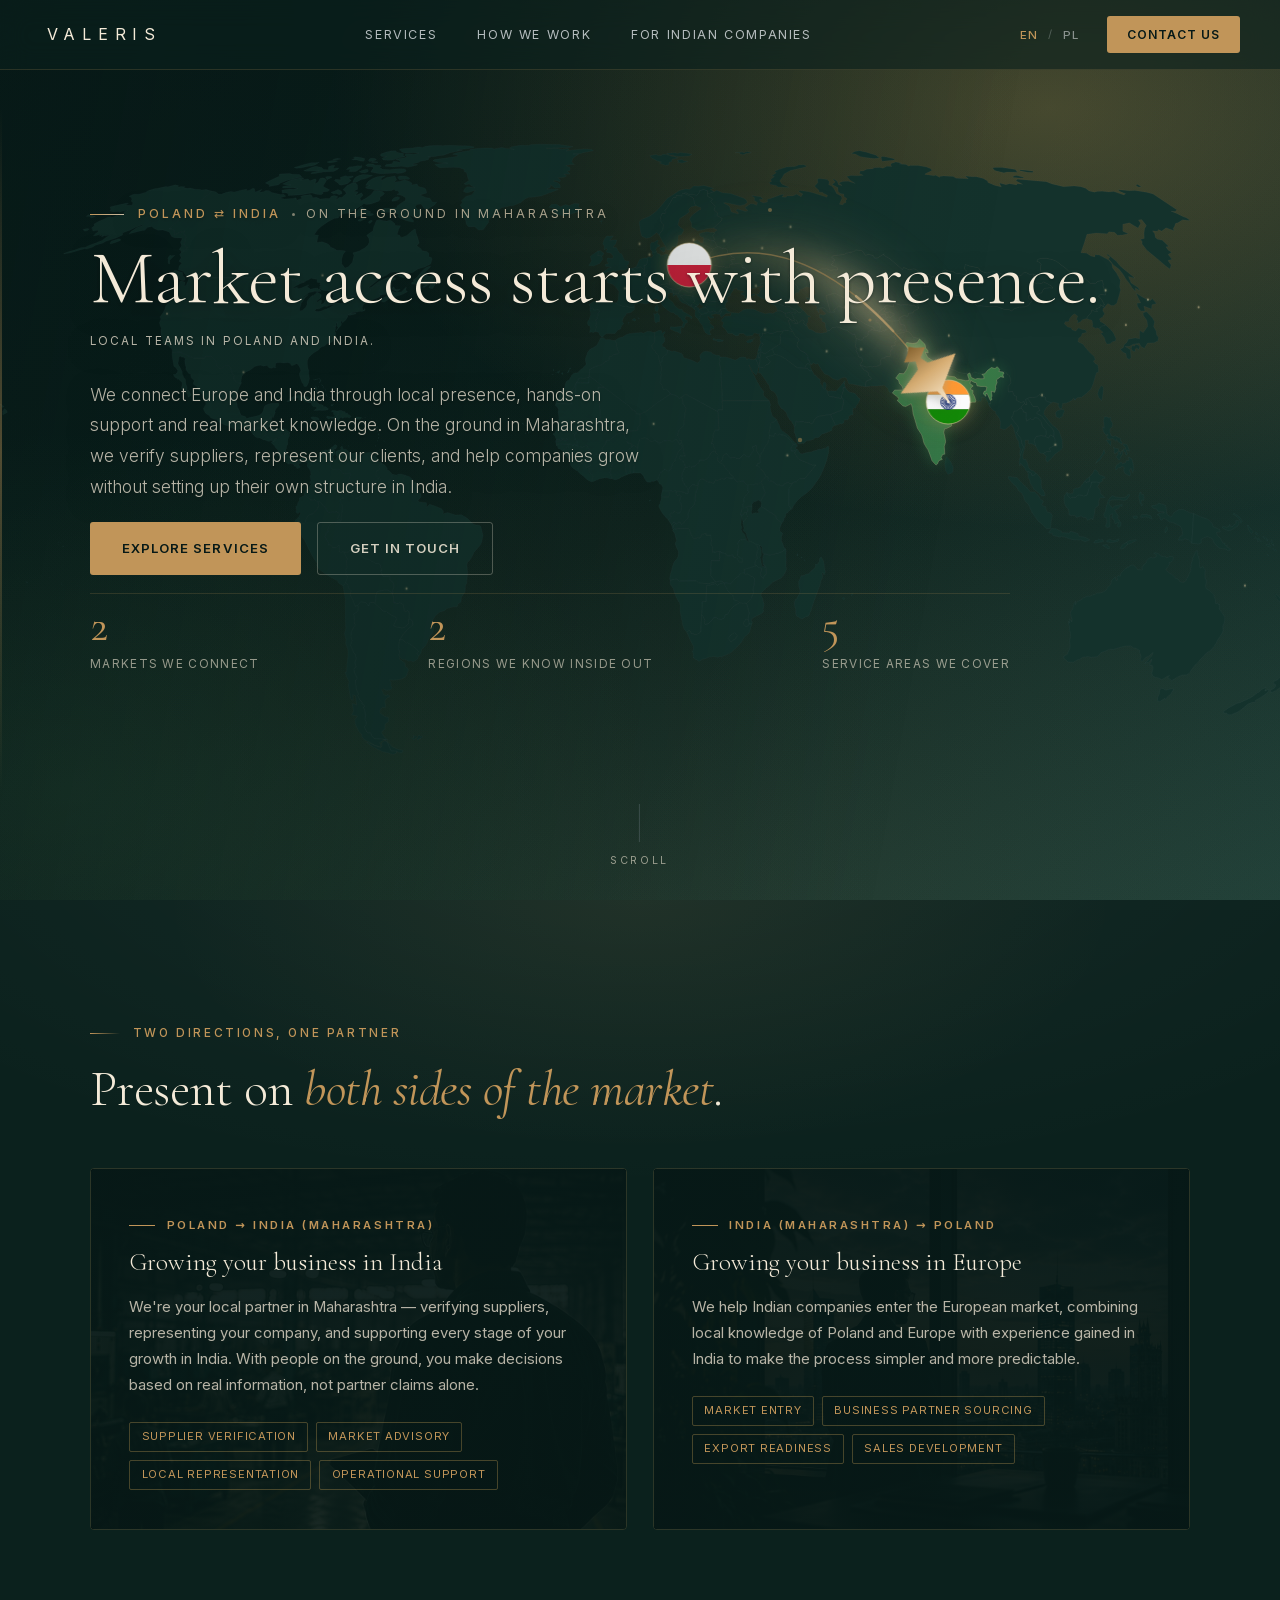
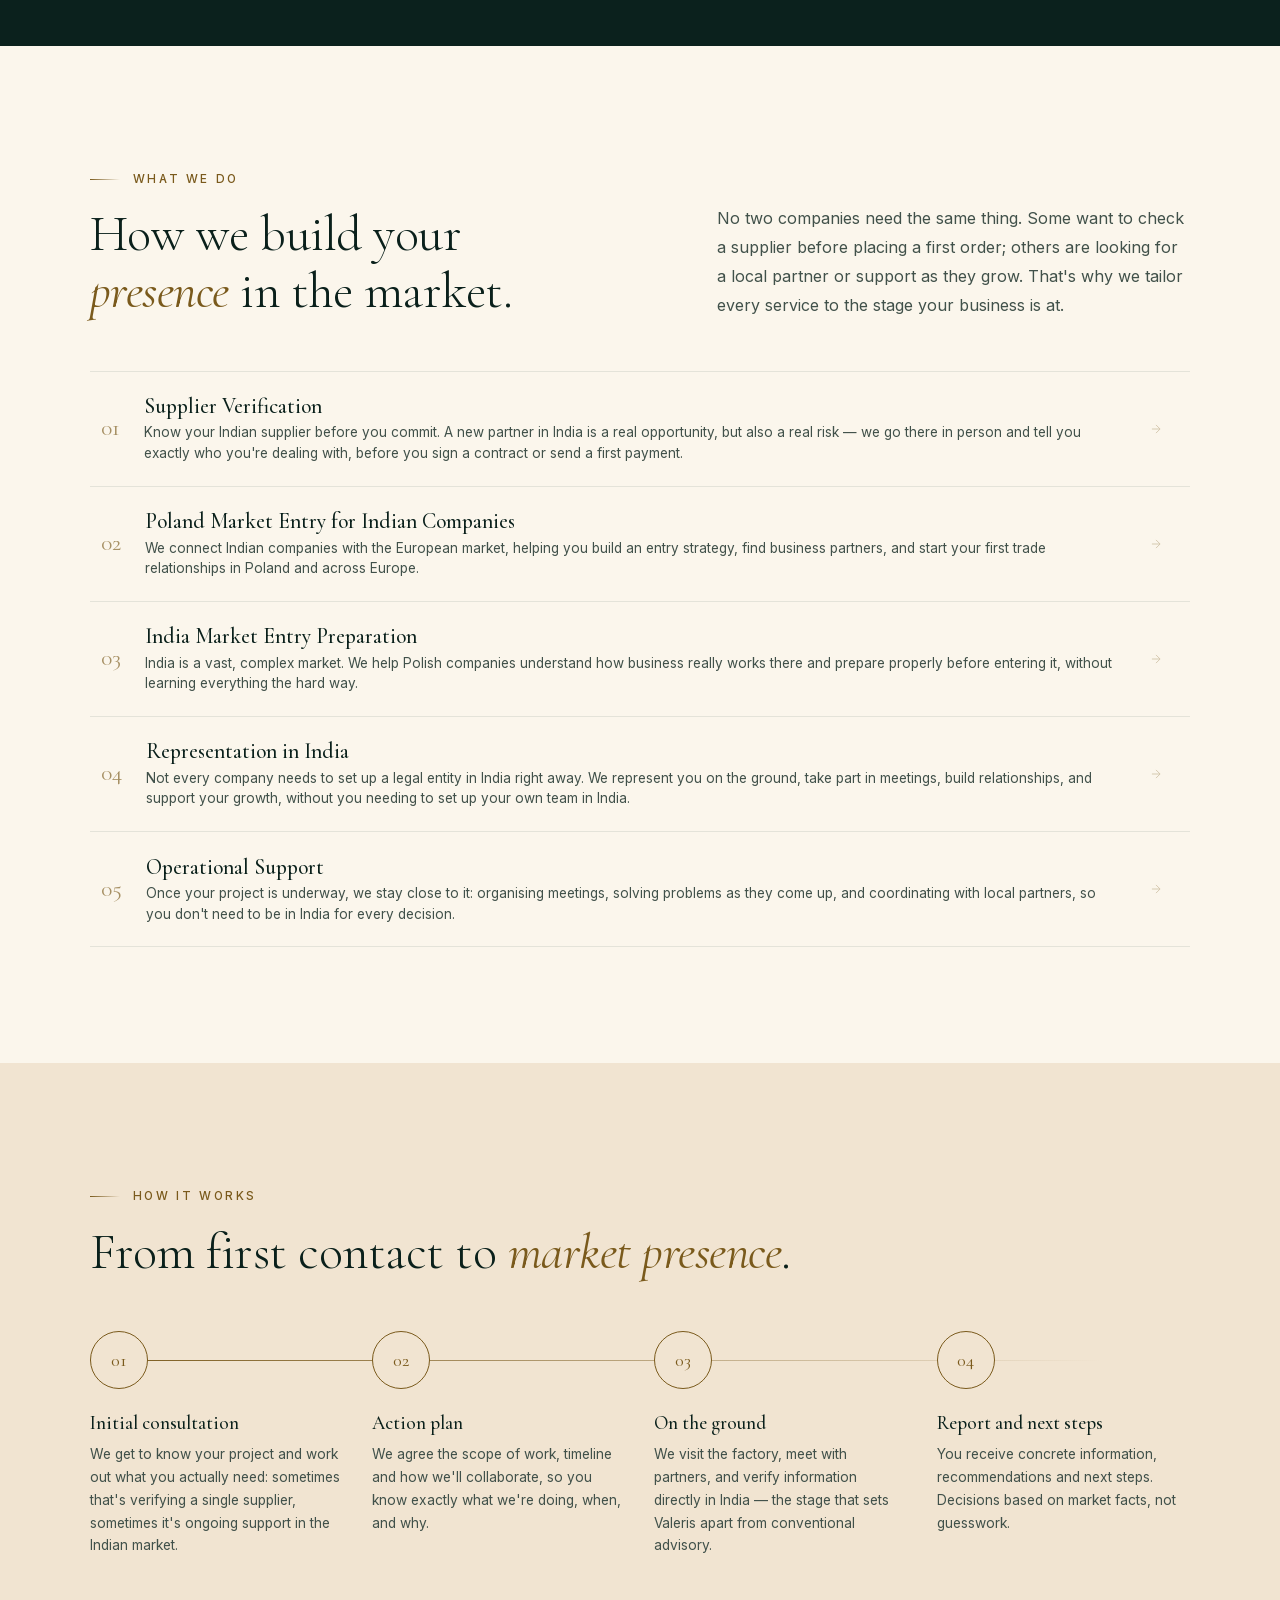
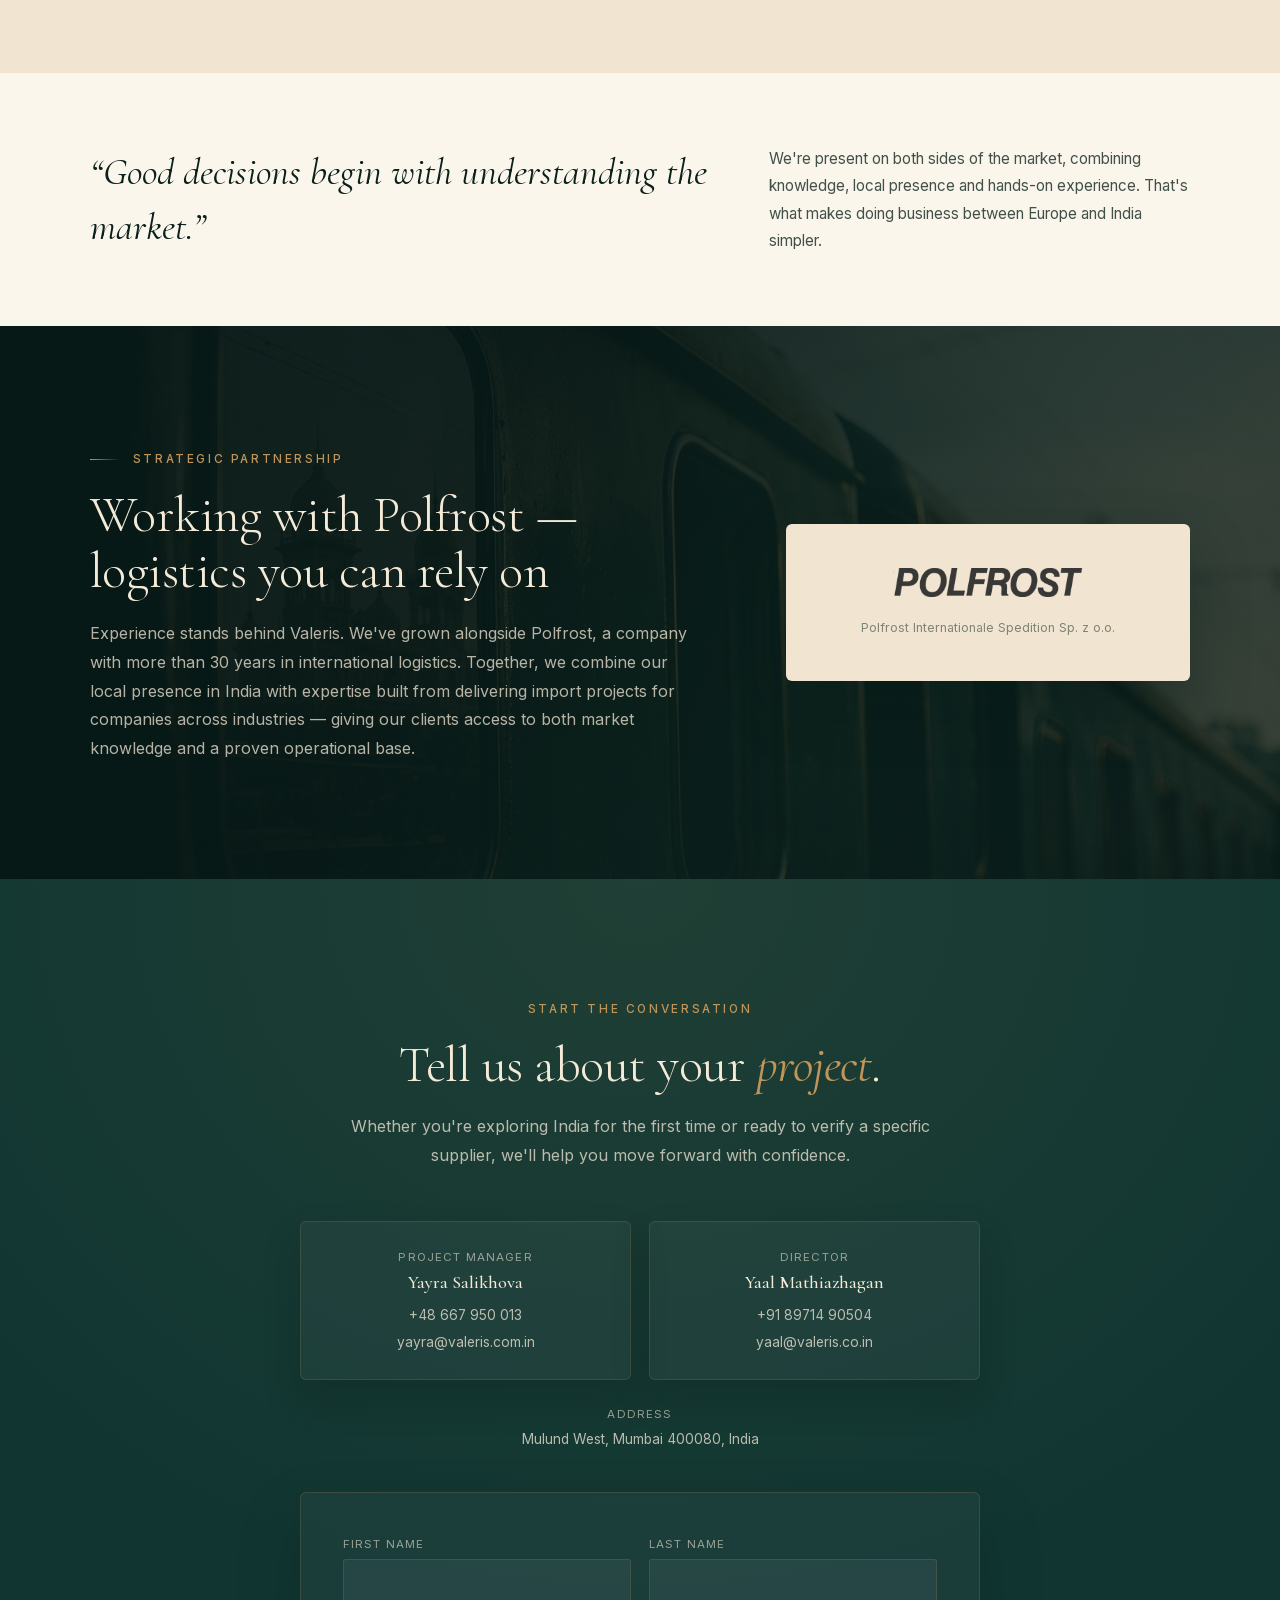
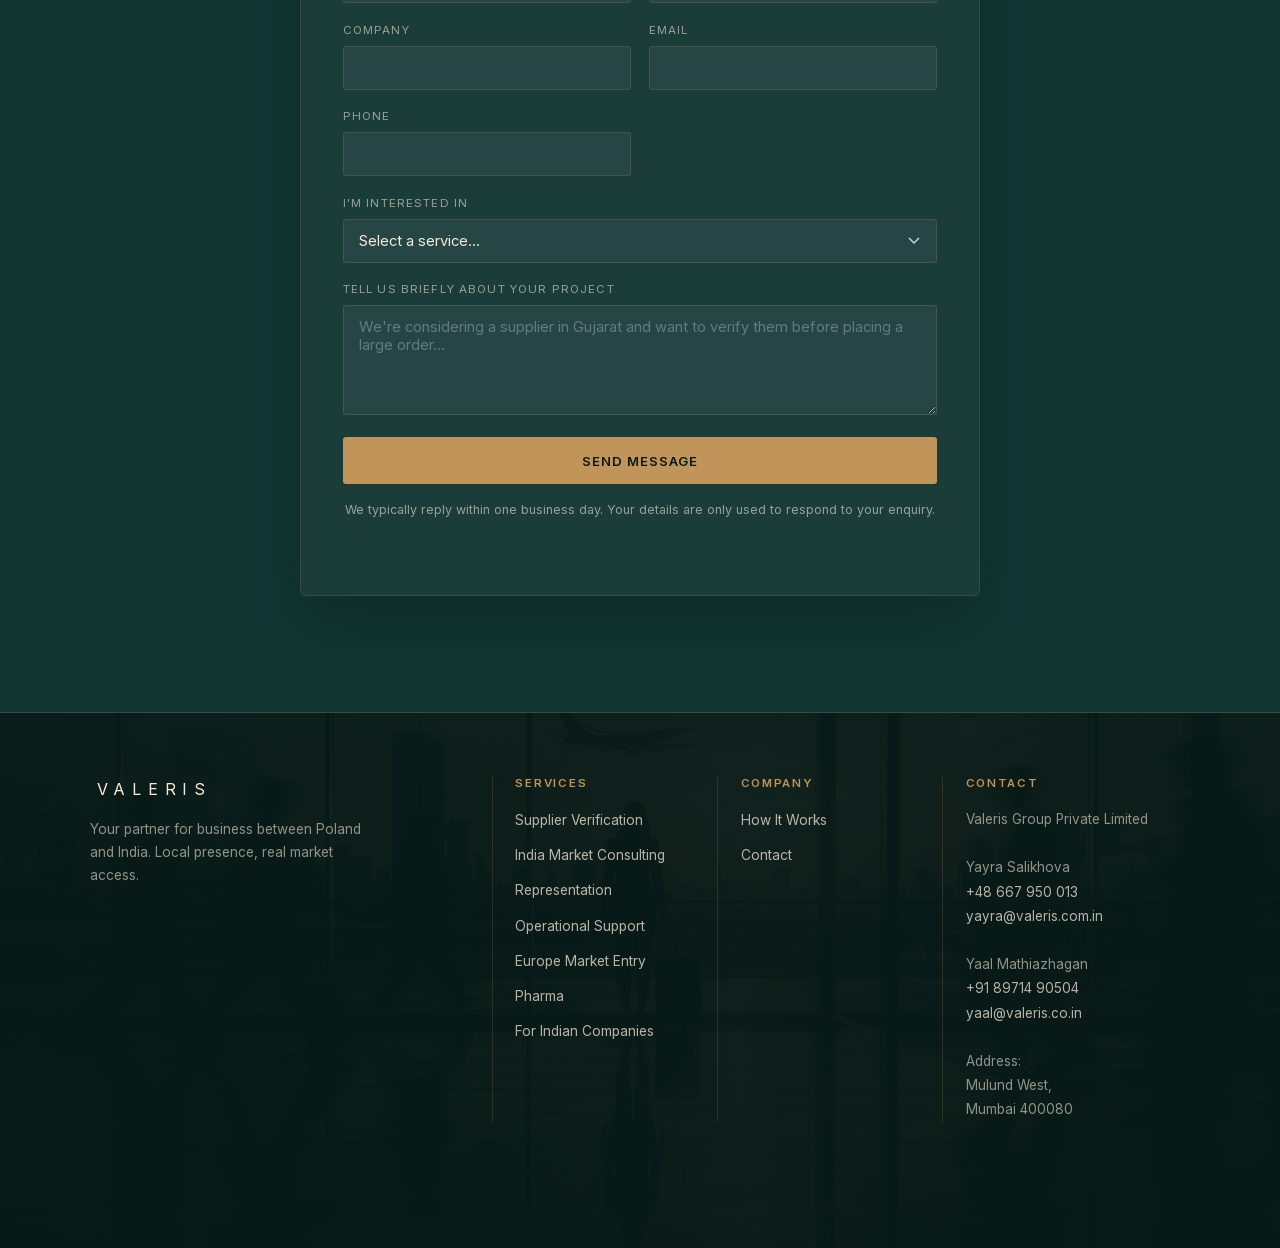
==== commit 18f5208a: "Implement world map hero illustration" ====
--- a/index.html
+++ b/index.html
@@ -144,13 +144,15 @@
         <!-- Real world map country paths (Poland, India, and every other country),
              MIT-licensed data from simplemaps.com via github.com/sirLisko/world-map-country-shapes
              (fetched 2026-07, attribution appreciated though not required by MIT).
-             Whole map, unrotated, nothing cropped -- but confined to the right
-             ~62% of the hero (per "positioned on the right side of the hero
-             section"), not stretched full-width. Fitting the entire 2000x1001
-             dataset into that narrower region (scale=900/2000=0.45) shows all
-             of it, comfortably clear of the text column, letterboxed
-             vertically within the region. -->
-        <g class="motif-worldmap" transform="translate(680 224.8) scale(0.45)">
+             Full hero width per the reference: fit by width (scale=1440/2000=0.72),
+             unrotated, nothing cropped, letterboxed vertically. Poland/India sit
+             at their real, unshifted position under this exact transform -- no
+             independent repositioning, per the brief. The one real risk this
+             creates (India's marker sitting close to the right edge at unusually
+             tall/narrow aspect ratios, e.g. tablet-landscape 1024x768) is handled
+             per-breakpoint in CSS (see the aspect-ratio media query in
+             styles.css), not by faking the geography. -->
+        <g class="motif-worldmap" transform="translate(0 89.64) scale(0.72)">
           <path class="worldmap-country" d="M985.4 301.7l.1-.2.1-.2v-.1l-.2-.1-.7-.2-.3-.1-.2.1-.2.2-.1.3.1.1v.4l.1.2h.4l.3-.1.5-.3h.1z"/>
           <path class="worldmap-country" d="M1283.9 408.6l-1.3-2.2-3 3.9-3.7 4.1-3.3 4.3-3.3-.2-4.6-.2-4.2 1-.3-1.7-1 .3.4 1.5 2.6 6.4 16.8 3.2 1-1.3-.1-2.6 1.4-2.6-.3-2.6 2.4-1.3-1.1-.8.1-4.2h2.8l-1.3-5z"/>
           <path class="worldmap-country" d="M1369.9 333.8h-5.4l-3.8-.5-2.5 2.9-2.1.7-1.5 1.3-2.6-2.1-1-5.4-1.6-.3v-2l-3.2-1.5-1.7 2.3.2 2.6-.6.9-3.2-.1-.9 3-2.1-1.3-3.3 2.1-1.8-.8-4.3-1.4h-2.9l-1.6-.2-2.9-1.7-.3 2.3-4.1 1.2.1 5.2-2.5 2-4 .9-.4 3-3.9.8-5.9-2.4-.5 8-.5 4.7 2.5.9-1.6 3.5 2.7 5.1 1.1 4 4.3 1.1 1.1 4-3.9 5.8 9.6 3.2 5.3-.9 3.3.8.9-1.4 3.8.5 6.6-2.6-.8-5.4 2.3-3.6h4l.2-1.7 4-.9 2.1.6 1.7-1.8-1.1-3.8 1.5-3.8 3-1.6-3-4.2 5.1.2.9-2.3-.8-2.5 2-2.7-1.4-3.2-1.9-2.8 2.4-2.8 5.3-1.3 5.8-.8 2.4-1.2 2.8-.7-1.4-1.9z"/>
@@ -362,12 +364,62 @@
           <path class="worldmap-country" d="M1148.2 713.7l6.2-7.2 1.6-4.6.9-.6.8-3.7-.8-1.9.5-4.7 1.3-4.4.3-8.1-2.8-2-2.6-.5-1.1-1.6-2.6-1.3-4.6.1-.3-2.4-4.2.9-3.3 2.5-.7 2.2-2 .5-5.1 5.3-3.2 4.1-1.9.1-1.7-.7-6.2-.7 1.9 5.1 1.1 1.1 1.6 3.7 6 7 2.3.7-.1 2.2 1.5 4.1 4.2.9 3.4 2.9 2.2.1 2.6 1.1 1.9-.8 2.9.6z"/>
           <path id="worldmapPoland" class="worldmap-highlight" d="M1069.4 228.3l-4.6-.1-.5-1.4-4.8-1.1-5.7 2.1-7.1 2.8-3.1 1.7 1.4 3.1-1.2 1.6 2 2.2 1.4 3.3-.1 2.1 2.3 3.9 2.4 1.9 3.7.6-.1 1.7 2.7 1.2.6-1.5 3.4.6.7 2 3.6.3 2.6 3.1.3.4 1.9-.9 2.7 2.2 2.8-1.3 2.4.6 3.4-.8 4.9 2.3 1.1.4-1.6-2.8 3.8-5.1 2.3-.7.3-1.8-3.1-5.3-.5-2.7-1.9-2.9 2.7-1.2-.3-2.4-1.7-2.3-.6-2.7-1.4-1.9-2.5-.6-8.7.1-5.9-.7z"/>
           <path id="worldmapIndia" class="worldmap-highlight" d="M1414.1 380.1l-8.5-4.4-6.2-4-3.2-7 4.1.9-.6-3.3-3-3.3-.8-5.2-7.6-7.5-3.7 5.4-5.7 1-8.5-1.6-1.9 2.8 3.2 5.6 2.9 4.3 5 3.1-3.7 3.7 1 4.5-3.9 6.3-2.1 6.5-4.5 6.7-6.4-.5-4.9 6.6 4 2.9 1.3 4.9 3.5 3.2 1.8 5.5h-12l-3.2 4.2 7.1 5.4 1.9 2.5-2.4 2.3 8 7.7 4 .8 7.6-3.8 1.7 5.9.8 7.8 2.5 8.1 3.6 12.3 5.8 8.8 1.3 3.9 2 8 3.4 6.1 2.2 3 2.5 6.4 3.1 8.9 5.5 6 2.2-1.8 1.7-4.4 5-1.8-1.8-2.1 2.2-4.8 2.9-.3-.7-10.8 1.9-6.1-.7-5.3-1.9-8.2 1.2-4.9 2.5-.3 4.8-2.3 2.6-1.6-.3-2.9 5-4.2 3.7-4 5.3-7.5 7.4-4.2 2.4-3.8-.9-4.8 6.6-1.3 3.7.1.5-2.4-1.6-5.2-2.6-4.8.4-3.8-3.7-1.7.8-2.3 3.1-2.4-4.6-3.4 1.2-4.3 4.8 2.7 2.7.4 1.2 4.4 5.4.9 5-.1 3.4 1.1-1.6 5.3-2.4.4-1.1 3.6 3.5 3.3.2-4 1.5-.1 4.5 10.1 2.4-1.5-.9-2.7.9-2.1-.9-6.6 4.6 1.4 1.5-5.2-.3-3.1 2.1-5.4-.9-3.6 6.1-4.4 4.1 1.1-1.3-3.9 1.6-1.2-.9-2.4-6.1-.9 1.2-2.7-3.5-3.9-3.2 2.6-4.9-1.5-5.3 4-3.9 4.8-4.2.8 2.7 2 .4 3.9-4.4.2-4.7-.4-3.2 1-5.5-2.5-.3-1.2-1.5-5.1-3 1.4.1 2.7 1.5 4.1-.1 2.5-4.6.1-6.8-1.5-4.3-.6-3.8-3.2-7.6-.9-7.7-3.5-5.8-3.1-5.7-2.5.9-5.9 2.8-2.9z"/>
+          <!-- Subtle city lights: real capitals/major hubs, positioned via a
+               standard equirectangular projection (lon/lat -> x/y), not exact
+               pixel-matched to this specific dataset's own projection -- a
+               ~2-3% placement variance is fine for ambient atmosphere, unlike
+               the country shapes and Poland/India markers above, which use
+               the dataset's real, exact path geometry throughout. Weighted
+               toward Europe/Middle East/Asia to match the reference's density,
+               sparse elsewhere for a "whole world is lit" feel without being
+               busy. -->
+          <g class="motif-citylights" fill="#F1D8A8">
+            <circle class="city-light" cx="1116.7" cy="210.0" r="1.4"/>
+            <circle class="city-light" cx="999.3" cy="214.0" r="1.4"/>
+            <circle class="city-light" cx="1013.1" cy="228.8" r="1.4"/>
+            <circle class="city-light" cx="1074.4" cy="208.4" r="1.4"/>
+            <circle class="city-light" cx="1069.4" cy="267.5" r="1.4"/>
+            <circle class="city-light" cx="979.4" cy="275.7" r="1.4"/>
+            <circle class="city-light" cx="1161.0" cy="272.4" r="1.4"/>
+            <circle class="city-light" cx="1209.0" cy="190.5" r="1.4"/>
+            <circle class="city-light" cx="1169.6" cy="219.9" r="1.4"/>
+            <circle class="city-light" cx="1173.6" cy="333.4" r="1.4"/>
+            <circle class="city-light" cx="1307.1" cy="360.4" r="1.4"/>
+            <circle class="city-light" cx="1259.3" cy="363.1" r="1.4"/>
+            <circle class="city-light" cx="1285.5" cy="302.0" r="1.4"/>
+            <circle class="city-light" cx="1404.9" cy="394.4" r="1.4"/>
+            <circle class="city-light" cx="1428.9" cy="341.4" r="1.4"/>
+            <circle class="city-light" cx="1431.1" cy="428.4" r="1.4"/>
+            <circle class="city-light" cx="1490.9" cy="375.0" r="1.4"/>
+            <circle class="city-light" cx="1372.2" cy="362.3" r="1.4"/>
+            <circle class="city-light" cx="1646.7" cy="278.6" r="1.4"/>
+            <circle class="city-light" cx="1674.8" cy="326.8" r="1.4"/>
+            <circle class="city-light" cx="1775.8" cy="302.1" r="1.4"/>
+            <circle class="city-light" cx="1705.4" cy="291.6" r="1.4"/>
+            <circle class="city-light" cx="1558.3" cy="424.0" r="1.4"/>
+            <circle class="city-light" cx="1576.8" cy="493.0" r="1.4"/>
+            <circle class="city-light" cx="1593.6" cy="535.0" r="1.4"/>
+            <circle class="city-light" cx="1840.1" cy="688.9" r="1.4"/>
+            <circle class="city-light" cx="1018.8" cy="464.2" r="1.4"/>
+            <circle class="city-light" cx="1204.6" cy="507.7" r="1.4"/>
+            <circle class="city-light" cx="588.8" cy="274.1" r="1.4"/>
+            <circle class="city-light" cx="343.1" cy="311.1" r="1.4"/>
+            <circle class="city-light" cx="449.3" cy="392.4" r="1.4"/>
+            <circle class="city-light" cx="740.9" cy="631.5" r="1.4"/>
+            <circle class="city-light" cx="675.7" cy="692.9" r="1.4"/>
+            <circle class="city-light" cx="559.0" cy="257.8" r="1.4"/>
+          </g>
                 </g>
-        <path class="motif-arc-glow" pathLength="1" d="M 1160.8 334.4 Q 1250 290 1322.6 420.1"/>
-        <path id="motifArcPath" class="motif-arc" pathLength="1" d="M 1160.8 334.4 Q 1250 290 1322.6 420.1"/>
-        <path class="motif-flow" pathLength="1" d="M 1160.8 334.4 Q 1250 290 1322.6 420.1"/>
+        <!-- Three-layer glow (wide ultra-soft bloom, medium halo, crisp core)
+             for the "soft, cinematic, premium" light-trail the brief asks for
+             -- a single glow layer reads as a thick line; layering a much
+             wider, fainter one behind it is what actually sells "bloom." -->
+        <path class="motif-arc-bloom" pathLength="1" d="M 769.3 265 Q 900 210 1028.2 402"/>
+        <path class="motif-arc-glow" pathLength="1" d="M 769.3 265 Q 900 210 1028.2 402"/>
+        <path id="motifArcPath" class="motif-arc" pathLength="1" d="M 769.3 265 Q 900 210 1028.2 402"/>
+        <path class="motif-flow" pathLength="1" d="M 769.3 265 Q 900 210 1028.2 402"/>
         <!-- Poland: white over red, 1:2 split (Polish flag proportions). -->
-        <g class="flag-marker flag-poland" transform="translate(1160.8 334.4)">
+        <g class="flag-marker flag-poland" transform="translate(769.3 265)">
           <g class="flag-drift">
             <circle class="flag-glow" r="24"/>
             <g clip-path="url(#flagClipPoland)">
@@ -379,7 +431,7 @@
         </g>
         <!-- India: saffron/white/green, Ashoka Chakra (24 spokes, computed, not
              hand-approximated -- this is exact geometry, unlike a coastline). -->
-        <g class="flag-marker flag-india" transform="translate(1322.6 420.1)">
+        <g class="flag-marker flag-india" transform="translate(1028.2 402)">
           <g class="flag-drift">
             <circle class="flag-glow" r="24"/>
             <g clip-path="url(#flagClipIndia)">
@@ -401,30 +453,25 @@
              produce a depart-travel-arrive-pause-return rhythm rather than a
              mechanical ping-pong, using this site's own --ease curve. -->
         <g class="motif-plane">
-          <path d="M 36 0 L 14.4 -2.2 L -3.6 -32.4 L -10.8 -8.6 L -21.6 -3.6 L -27.4 -14.4 L -32.4 -5.8 L -36 0 L -32.4 5.8 L -27.4 14.4 L -21.6 3.6 L -10.8 8.6 L -3.6 32.4 L 14.4 2.2 Z">
-            <!-- Travels 0.16 -> 1 -> 0.16 rather than the full 0 -> 1 -> 0,
-                 i.e. it never quite reaches the Poland end of the arc. The
-                 first ~16% of this curve (near Poland) sits close enough to
-                 the title at a few common laptop widths (~1024-1366px) that
-                 the plane transiting through it -- not just pausing there --
-                 registers as visual competition; the glowing route line
-                 itself still reaches the Poland node and tells that half of
-                 the story, so the plane doesn't need to touch it exactly.
-                 Only pauses at India, not at the 0.16 end, so it passes
-                 through the safer zone quickly rather than lingering. -->
+          <path d="M 35 0 L 15 -3 L -5 -34 L -14 -6 L -22 -3 L -28 -13 L -33 -5 L -38 0 L -33 5 L -28 13 L -22 3 L -14 6 L -5 34 L 15 3 Z">
+            <!-- Full route, Poland -> India, pause, India -> Poland, no pause
+                 on the return (arrive-and-linger only at India) -- text
+                 legibility no longer depends on restricting how much of the
+                 route the plane covers (that's the text-shadow's job now),
+                 so it flies the whole thing, matching the reference. -->
             <animateMotion dur="16s" repeatCount="indefinite" rotate="auto"
                             calcMode="spline"
                             keyTimes="0;0.4;0.5;1"
-                            keyPoints="0.3;1;1;0.3"
+                            keyPoints="0;1;1;0"
                             keySplines="0.4 0 0.2 1;0.4 0 0.2 1;0.4 0 0.2 1">
               <mpath href="#motifArcPath" xlink:href="#motifArcPath"/>
             </animateMotion>
           </path>
         </g>
         <g class="motif-particles" fill="#C19559">
-          <circle class="motif-particle" cx="1220" cy="260" r="2"/>
-          <circle class="motif-particle" cx="1300" cy="360" r="1.6"/>
-          <circle class="motif-particle" cx="1240" cy="470" r="2.2"/>
+          <circle class="motif-particle" cx="850" cy="210" r="2"/>
+          <circle class="motif-particle" cx="950" cy="320" r="1.6"/>
+          <circle class="motif-particle" cx="880" cy="440" r="2.2"/>
         </g>
       </svg>
 
--- a/assets/css/styles.css
+++ b/assets/css/styles.css
@@ -161,7 +161,8 @@
    ROUTE itself reads as a glowing light-tube -- the primary visual, per the
    brief -- rather than a thin hairline. Same reveal-draw timing as .motif-arc
    so they appear together. */
-.motif-arc-glow { stroke: url(#arcGlowGradient); stroke-width: 14; fill: none; filter: blur(13px); stroke-dasharray: 1; stroke-dashoffset: 1; animation: arcDraw 1.8s var(--ease-reveal) 0.3s both; }
+.motif-arc-bloom { stroke: url(#arcGlowGradient); stroke-width: 40; fill: none; opacity: 0.5; filter: blur(30px); stroke-dasharray: 1; stroke-dashoffset: 1; animation: arcDraw 1.8s var(--ease-reveal) 0.3s both; }
+.motif-arc-glow { stroke: url(#arcGlowGradient); stroke-width: 16; fill: none; filter: blur(15px); stroke-dasharray: 1; stroke-dashoffset: 1; animation: arcDraw 1.8s var(--ease-reveal) 0.3s both; }
 /* The route's continuous motion — a soft travelling light, not a literal vehicle.
    Same pathLength+dash technique as .motif-arc's reveal draw, reused here for a
    short bright segment that loops along the route. Direction is reversed
@@ -201,6 +202,13 @@
    soft glow, so they're the two things the eye actually lands on. */
 .worldmap-country { fill: #14322C; stroke: rgba(201, 212, 229, 0.07); stroke-width: 0.6; }
 .worldmap-highlight { fill: #3F8F52; opacity: 0.75; stroke: rgba(241, 216, 168, 0.5); stroke-width: 0.8; filter: drop-shadow(0 0 10px rgba(63, 143, 82, 0.55)); }
+/* Subtle city lights -- kept deliberately faint and small (per the brief's
+   "do not overdo them") -- a soft blur so they read as glow, not dots, and a
+   slow shared pulse for a touch of life without any per-city choreography. */
+.motif-citylights { opacity: 0.55; }
+.city-light { filter: blur(1px) drop-shadow(0 0 2px rgba(241, 216, 168, 0.6)); animation: cityTwinkle 6s ease-in-out infinite; }
+.city-light:nth-of-type(3n) { animation-duration: 7.5s; animation-delay: -2s; }
+.city-light:nth-of-type(3n+1) { animation-duration: 5s; animation-delay: -4s; }
 /* Very few, very subtle — per the brief's "avoid anything busy." */
 .motif-particles { opacity: 0.5; }
 .motif-particle { animation: particleFloat 9s ease-in-out infinite; transform-origin: center; }
@@ -451,6 +459,7 @@
 @keyframes arcDraw { from { stroke-dashoffset: 1; } to { stroke-dashoffset: 0; } }
 @keyframes nodeIn { from { opacity: 0; transform: scale(0.4); } to { opacity: 1; transform: scale(1); } }
 @keyframes nodePulse { 0%, 100% { transform: scale(1); opacity: 0.4; } 50% { transform: scale(1.5); opacity: 0.15; } }
+@keyframes cityTwinkle { 0%, 100% { opacity: 0.4; } 50% { opacity: 0.9; } }
 /* Reversed direction (1 -> 0 via negative offset) so the travelling light moves node 2 -> node 1, India -> Poland. */
 @keyframes flowTravel { from { stroke-dashoffset: 1; } to { stroke-dashoffset: -1; } }
 @keyframes sheenDrift { from { background-position: 0% 50%; } to { background-position: 100% 50%; } }
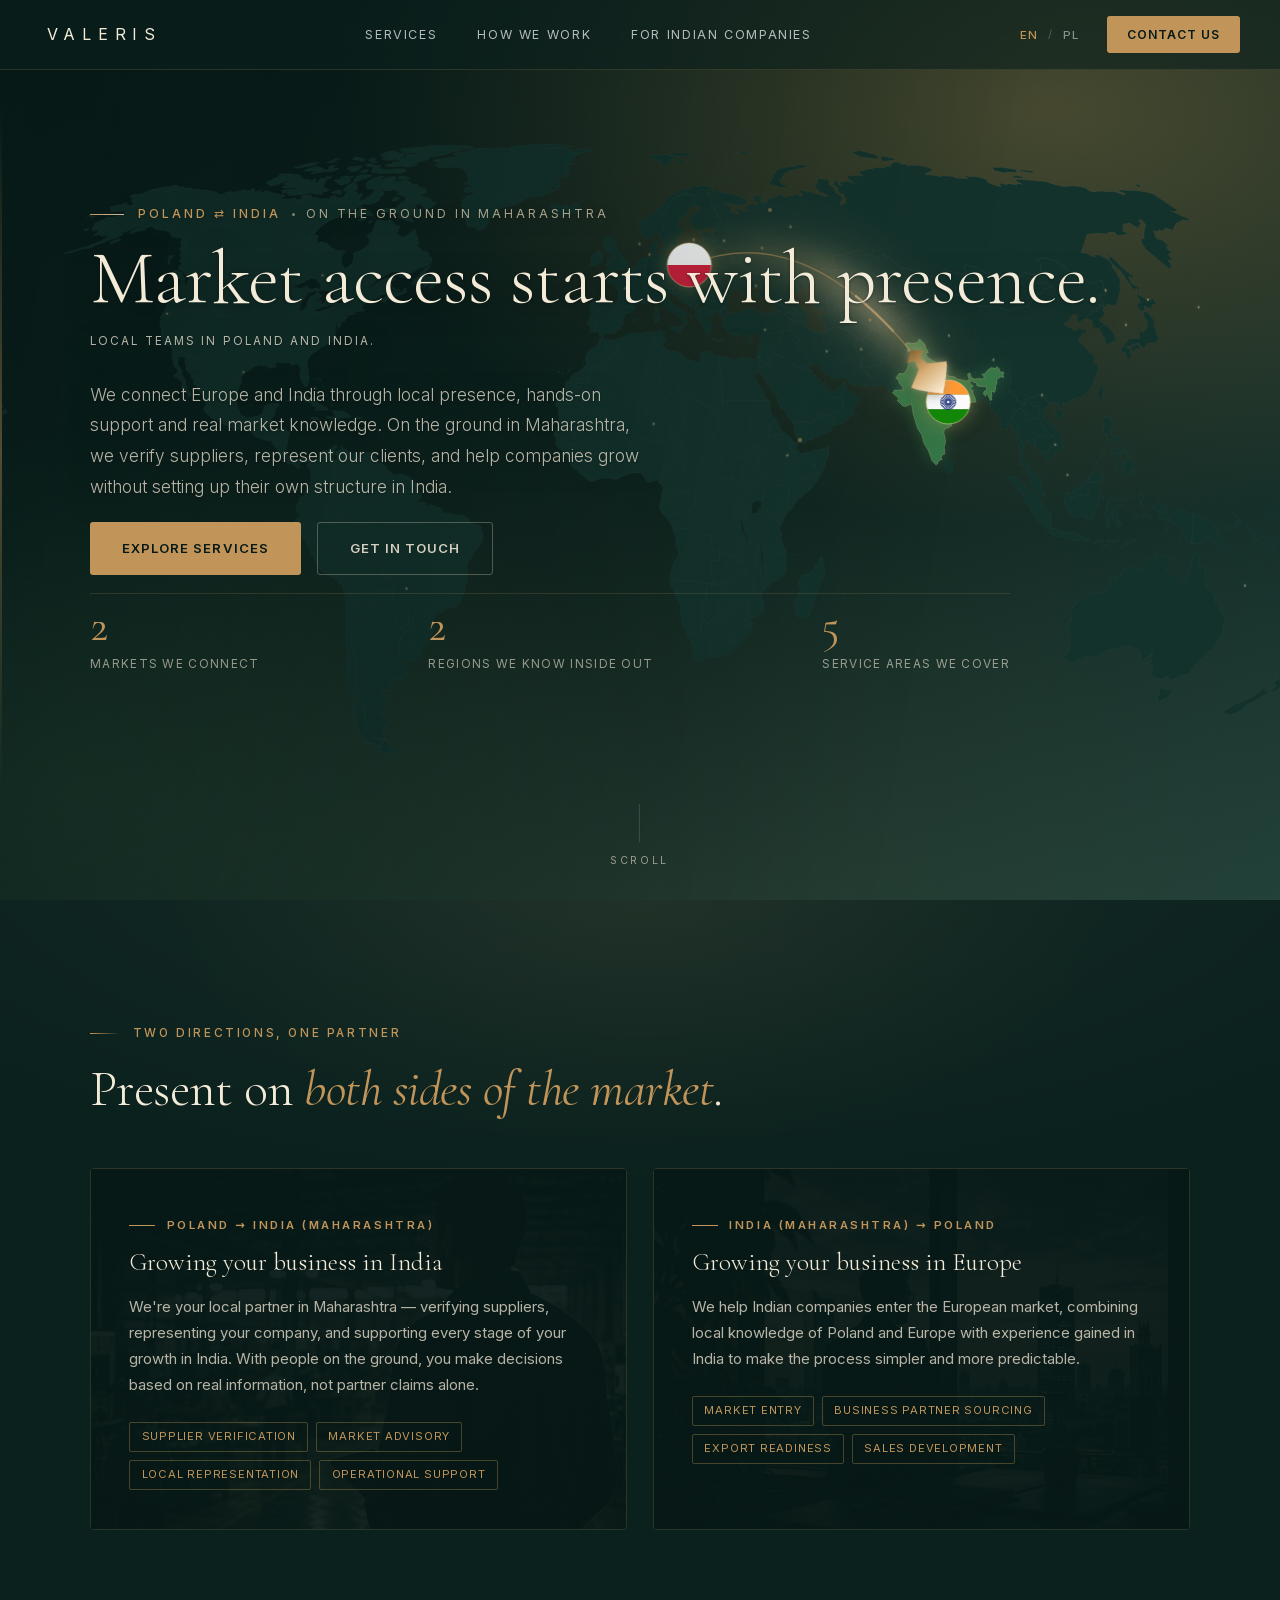
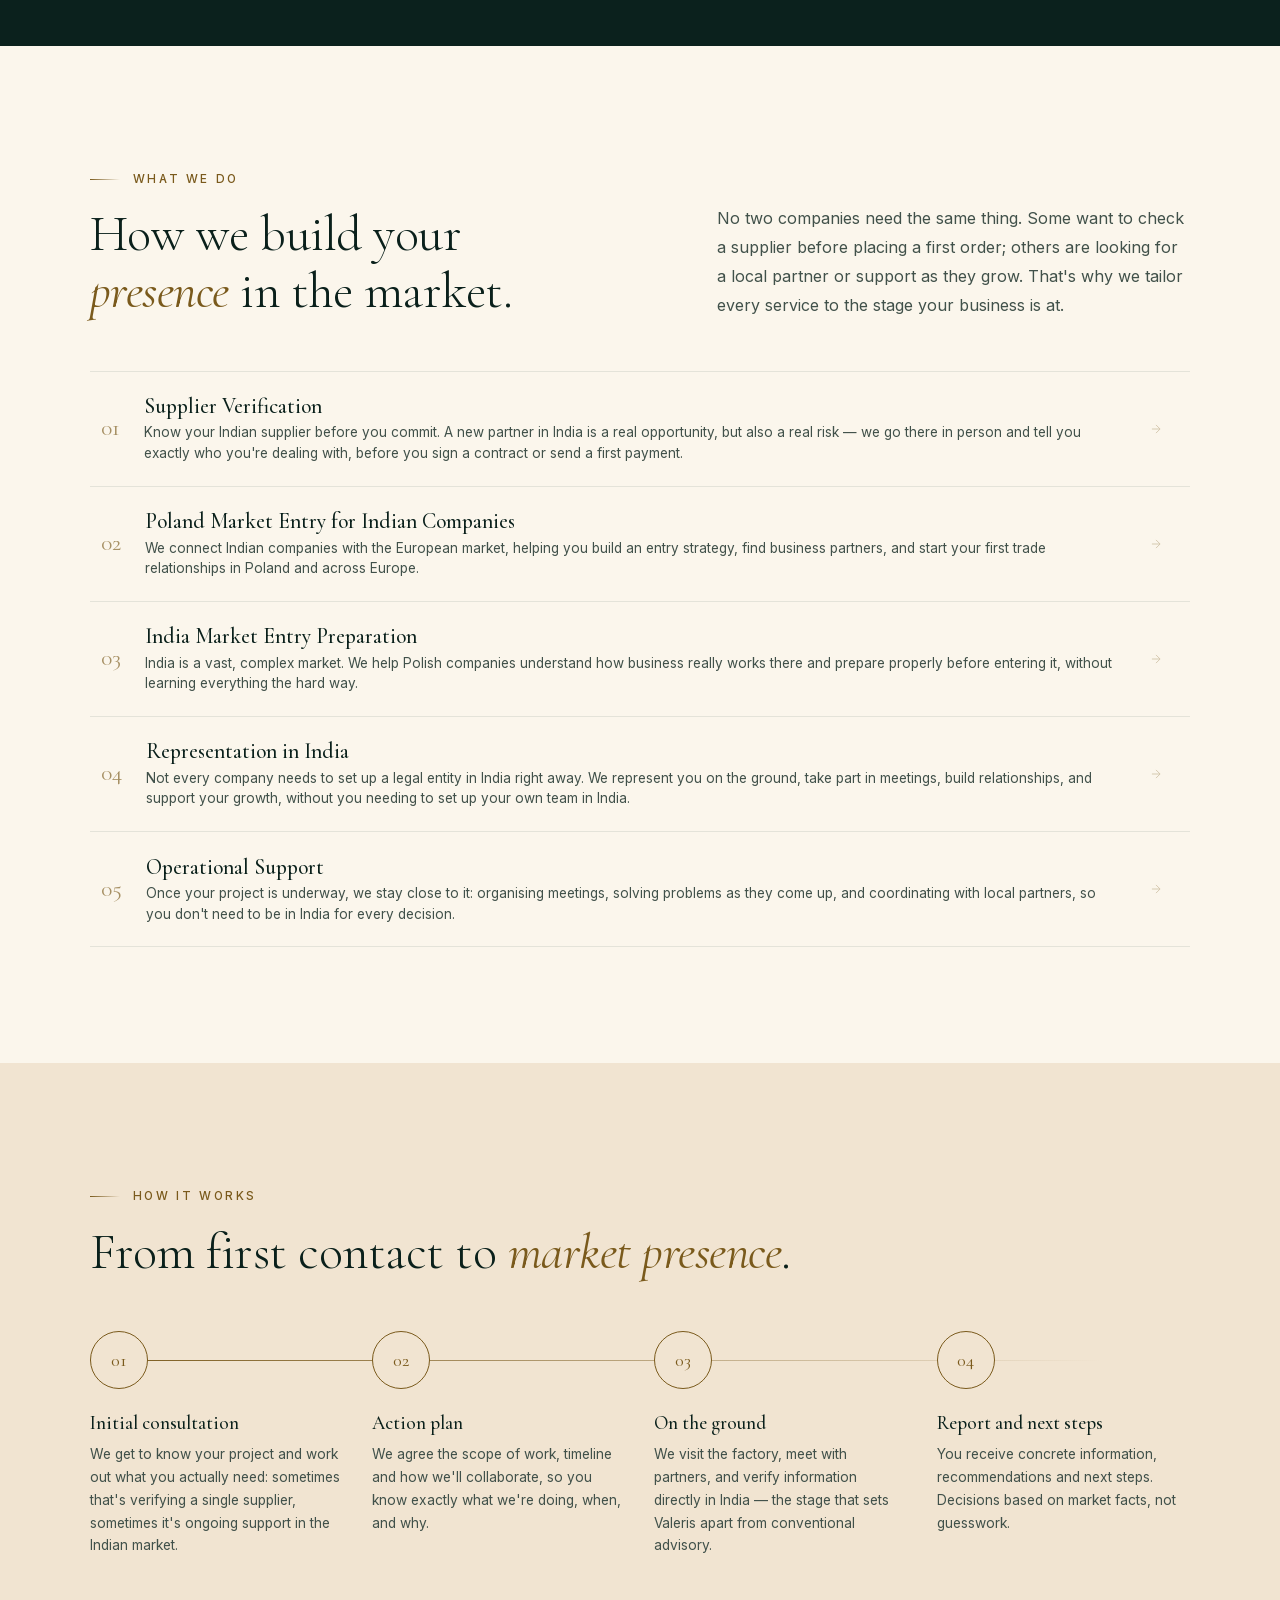
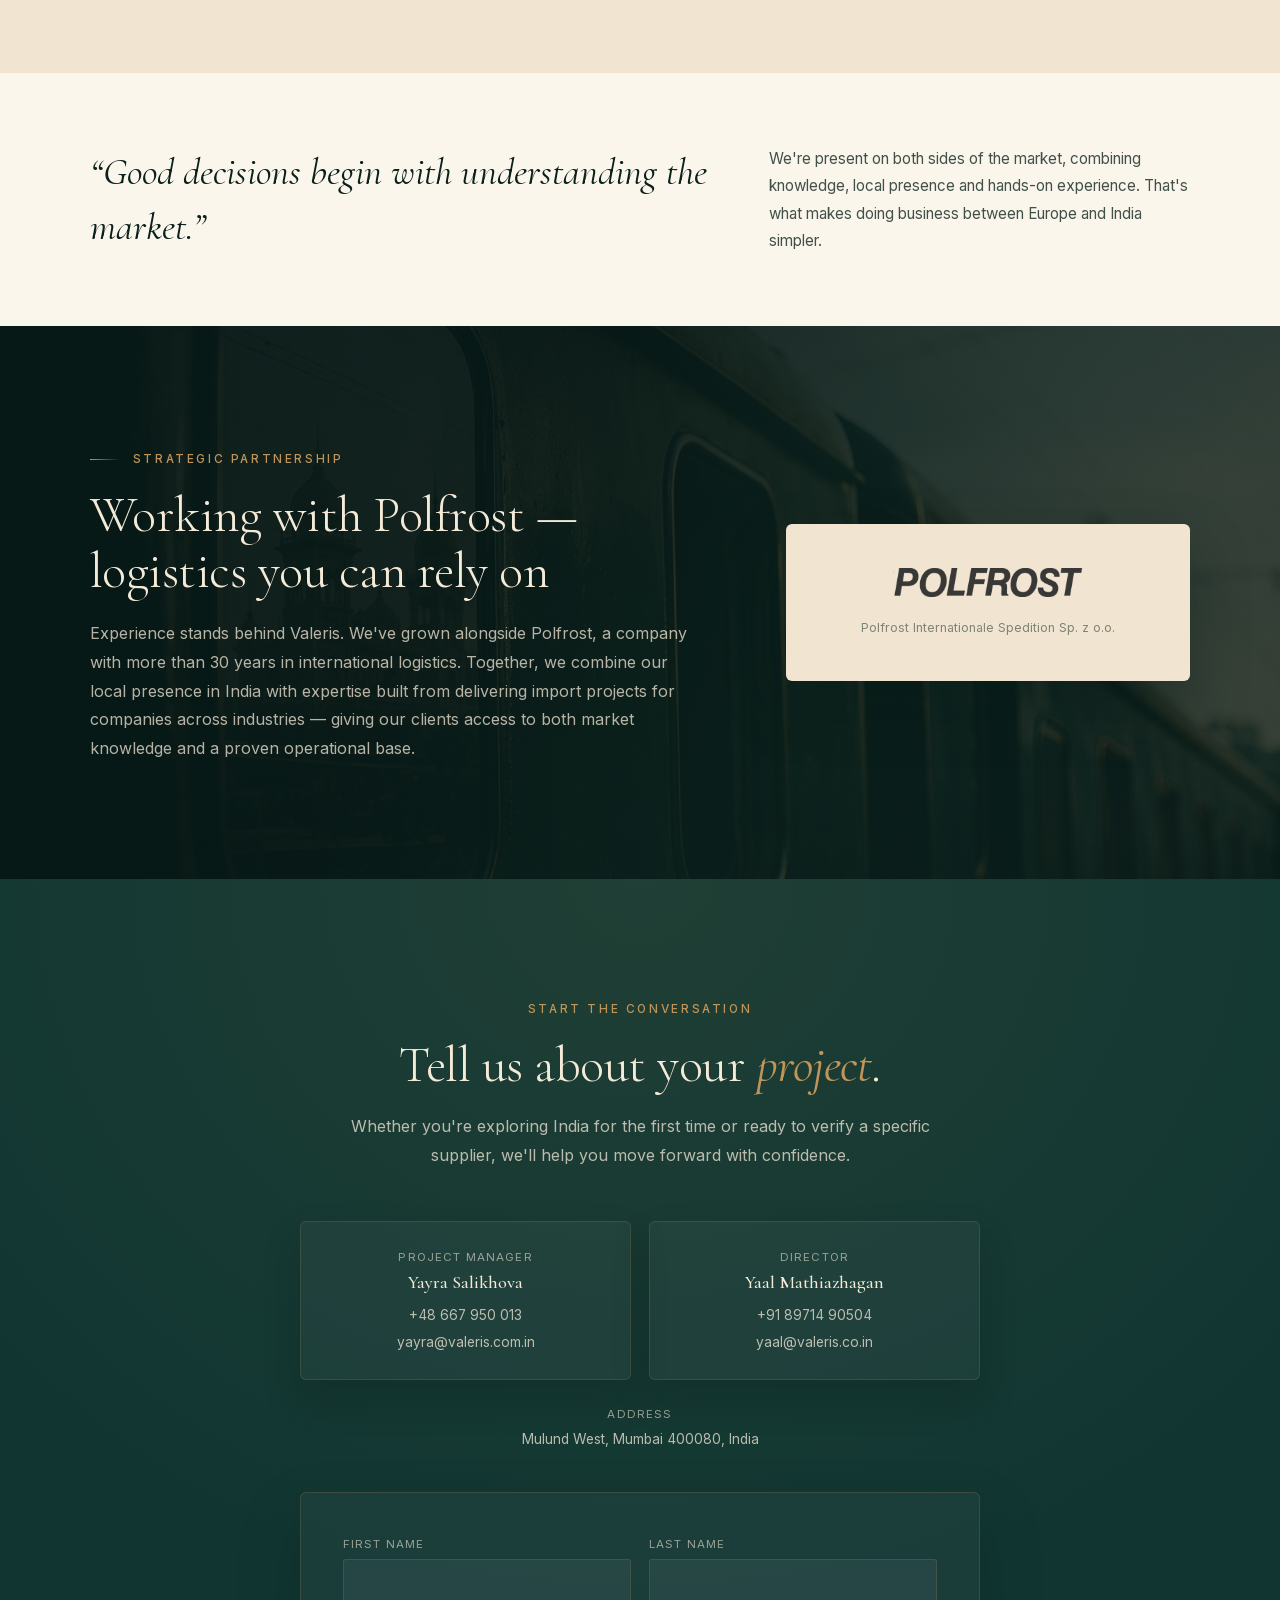
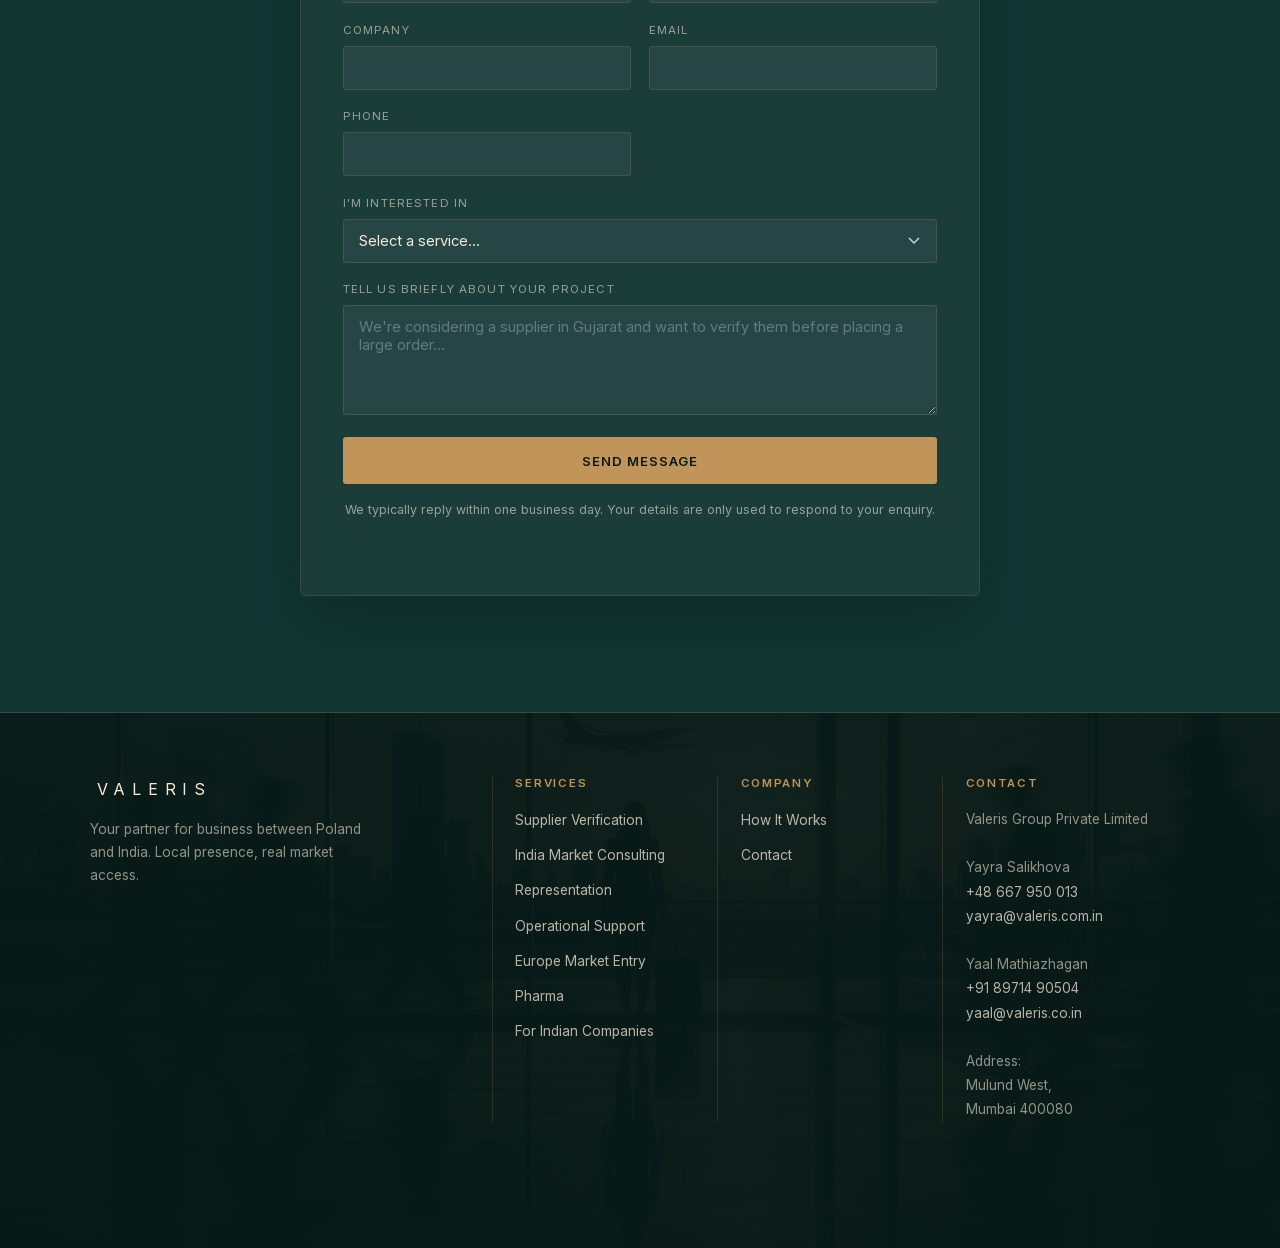
==== commit 95603156: "Implement world map hero illustration" ====
--- a/index.html
+++ b/index.html
@@ -418,6 +418,21 @@
         <path class="motif-arc-glow" pathLength="1" d="M 769.3 265 Q 900 210 1028.2 402"/>
         <path id="motifArcPath" class="motif-arc" pathLength="1" d="M 769.3 265 Q 900 210 1028.2 402"/>
         <path class="motif-flow" pathLength="1" d="M 769.3 265 Q 900 210 1028.2 402"/>
+        <!-- Invisible guide for the plane ONLY -- not rendered, not the route
+             (that stays untouched above). Traces the same outbound curve to
+             India, then a small U-turn loop (radius 22, a semicircle -- which
+             has the convenient property of reversing the tangent by exactly
+             180° over the turn, whichever way you trace it), then a return
+             curve back to Poland. Because the plane always moves FORWARD
+             along this one continuous path (never backward along it),
+             rotate="auto" stays correct for the entire cycle -- no separate
+             rotation animation, no risk from compositing two SMIL animations
+             on the same element. This is what actually fixes "flies
+             backward, tail-first" on the return leg: that bug was rotate
+             ="auto" following the path's fixed geometric tangent while the
+             old single arc was being traversed with decreasing keyPoints. -->
+        <path id="planeMotionPath" fill="none" stroke="none"
+              d="M 769.3 265 Q 900 210 1028.2 402 C 1042.09 422.79 1067.04 406.14 1053.15 385.34 Q 975 269 769.3 265"/>
         <!-- Poland: white over red, 1:2 split (Polish flag proportions). -->
         <g class="flag-marker flag-poland" transform="translate(769.3 265)">
           <g class="flag-drift">
@@ -444,27 +459,29 @@
             <circle class="flag-ring" r="22"/>
           </g>
         </g>
-        <!-- Nose-to-tail outline built as straight edges (not curves) tracing
-             the standard "flight icon" topology: nose tip -> big swept main
-             wing (the primary recognizability cue) -> fuselage taper -> small
-             swept tail wing -> tail tip, mirrored top/bottom. Small on purpose
-             -- secondary to the route, per the brief. rotate="auto" keeps the
-             nose pointed the direction of travel; the keyTimes/keySplines
-             produce a depart-travel-arrive-pause-return rhythm rather than a
-             mechanical ping-pong, using this site's own --ease curve. -->
+        <!-- Smooth, rounded silhouette (cubic beziers throughout, no straight
+             edges) -- a small commercial-jet top view: rounded nose, swept
+             main wings with rounded tips, tapered fuselage, smaller swept
+             tail wings, rounded tail. Smaller than the previous polygonal
+             version (54 units nose-to-tail vs. 73). Kept as one flat path so
+             the existing gold gradient/glow (unchanged) still reads clearly. -->
         <g class="motif-plane">
-          <path d="M 35 0 L 15 -3 L -5 -34 L -14 -6 L -22 -3 L -28 -13 L -33 -5 L -38 0 L -33 5 L -28 13 L -22 3 L -14 6 L -5 34 L 15 3 Z">
-            <!-- Full route, Poland -> India, pause, India -> Poland, no pause
-                 on the return (arrive-and-linger only at India) -- text
-                 legibility no longer depends on restricting how much of the
-                 route the plane covers (that's the text-shadow's job now),
-                 so it flies the whole thing, matching the reference. -->
+          <path d="M 26 0 C 20 -6 10 -18 2 -22 C -2 -14 -6 -8 -8 -5 C -11 -5 -14 -4 -16 -3 C -18 -4 -19 -8 -20 -11 C -22 -7 -26 -3 -28 0 C -26 3 -22 7 -20 11 C -19 8 -18 4 -16 3 C -14 4 -11 5 -8 5 C -6 8 -2 14 2 22 C 10 18 20 6 26 0 Z">
+            <!-- Flies the guide path above once per direction, per its own
+                 keyTimes: 0->0.4 out to India (40% of duration), 0.4->0.5
+                 pause there (arrived, holding at the exact point where the
+                 U-turn begins), 0.5->1 continue forward through the turn
+                 and the return curve, arriving back at Poland. keyPoints
+                 0->0.455->0.455->1 mirrors that in path-fraction terms (the
+                 outbound curve is ~45.5% of the guide path's total length --
+                 the turn+return make up the rest). rotate="auto" is correct
+                 throughout because motion is always forward along the path. -->
             <animateMotion dur="16s" repeatCount="indefinite" rotate="auto"
                             calcMode="spline"
                             keyTimes="0;0.4;0.5;1"
-                            keyPoints="0;1;1;0"
+                            keyPoints="0;0.4607;0.4607;1"
                             keySplines="0.4 0 0.2 1;0.4 0 0.2 1;0.4 0 0.2 1">
-              <mpath href="#motifArcPath" xlink:href="#motifArcPath"/>
+              <mpath href="#planeMotionPath" xlink:href="#planeMotionPath"/>
             </animateMotion>
           </path>
         </g>
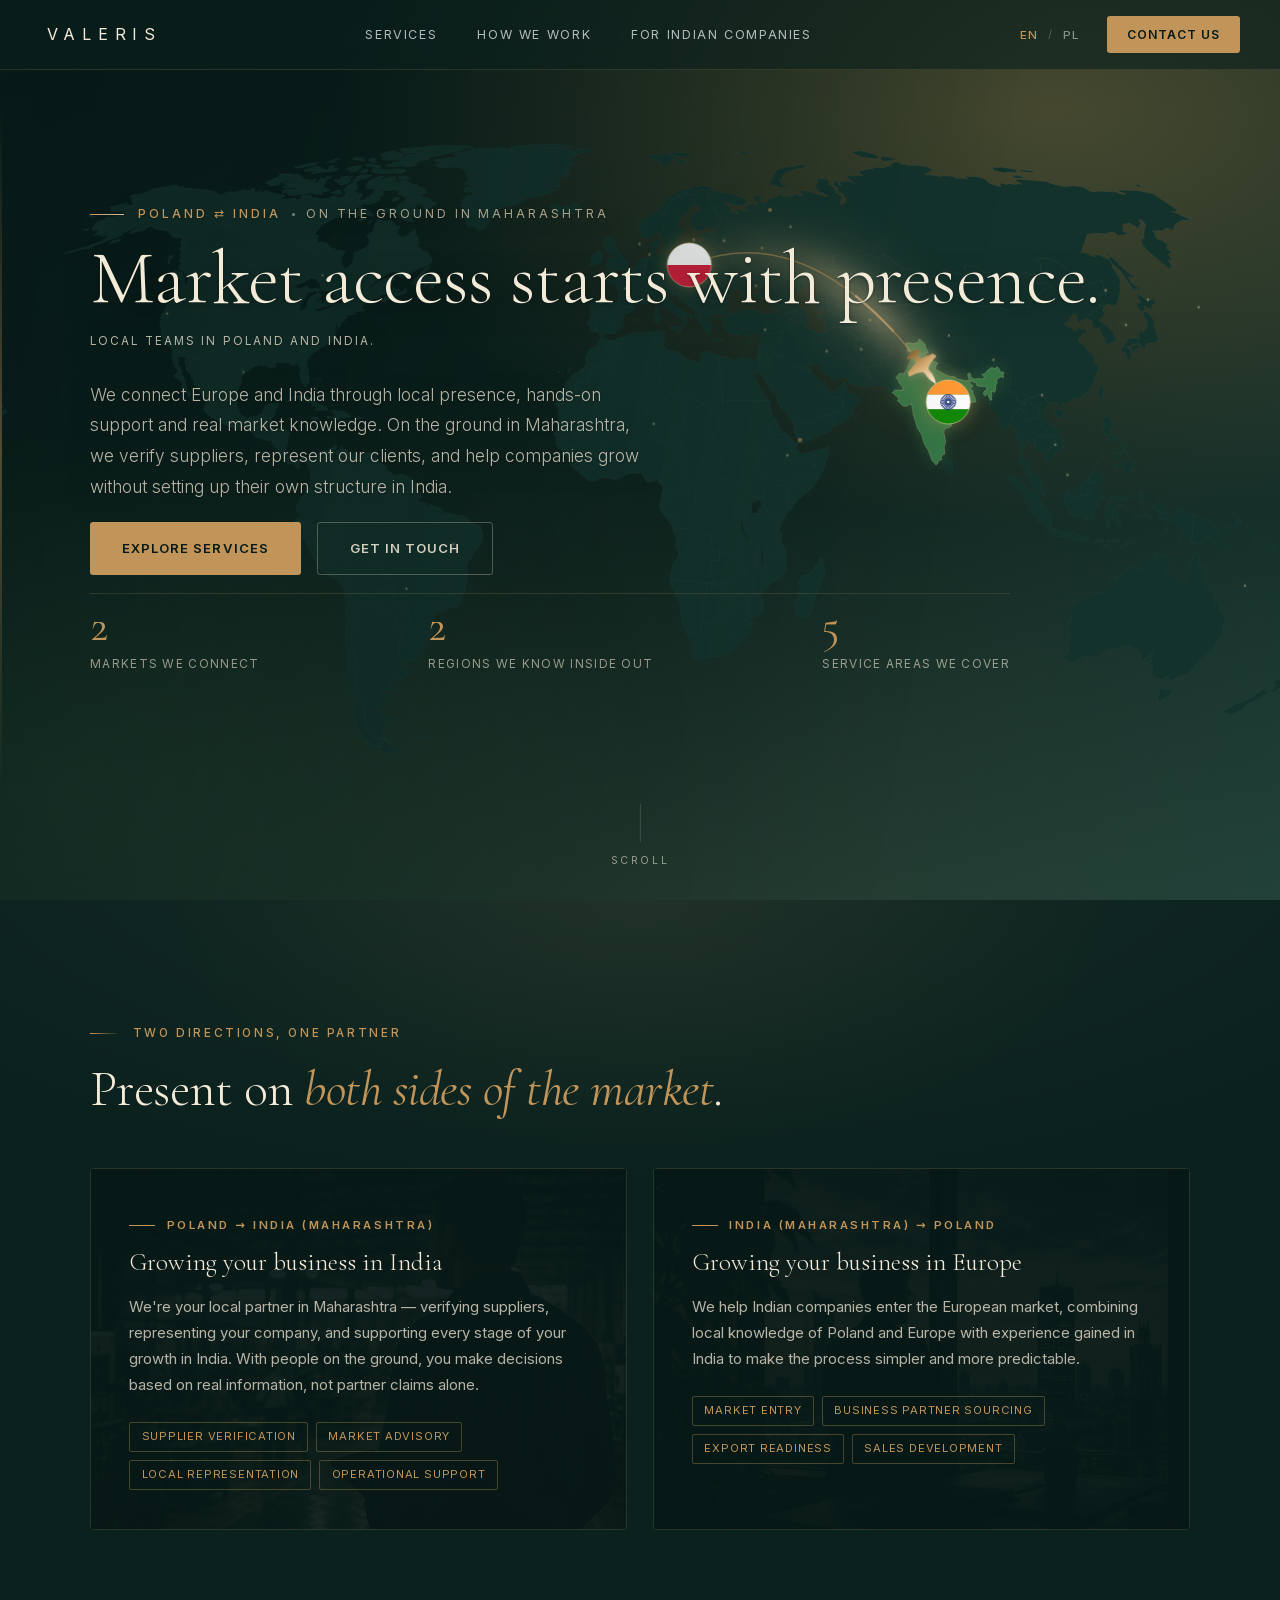
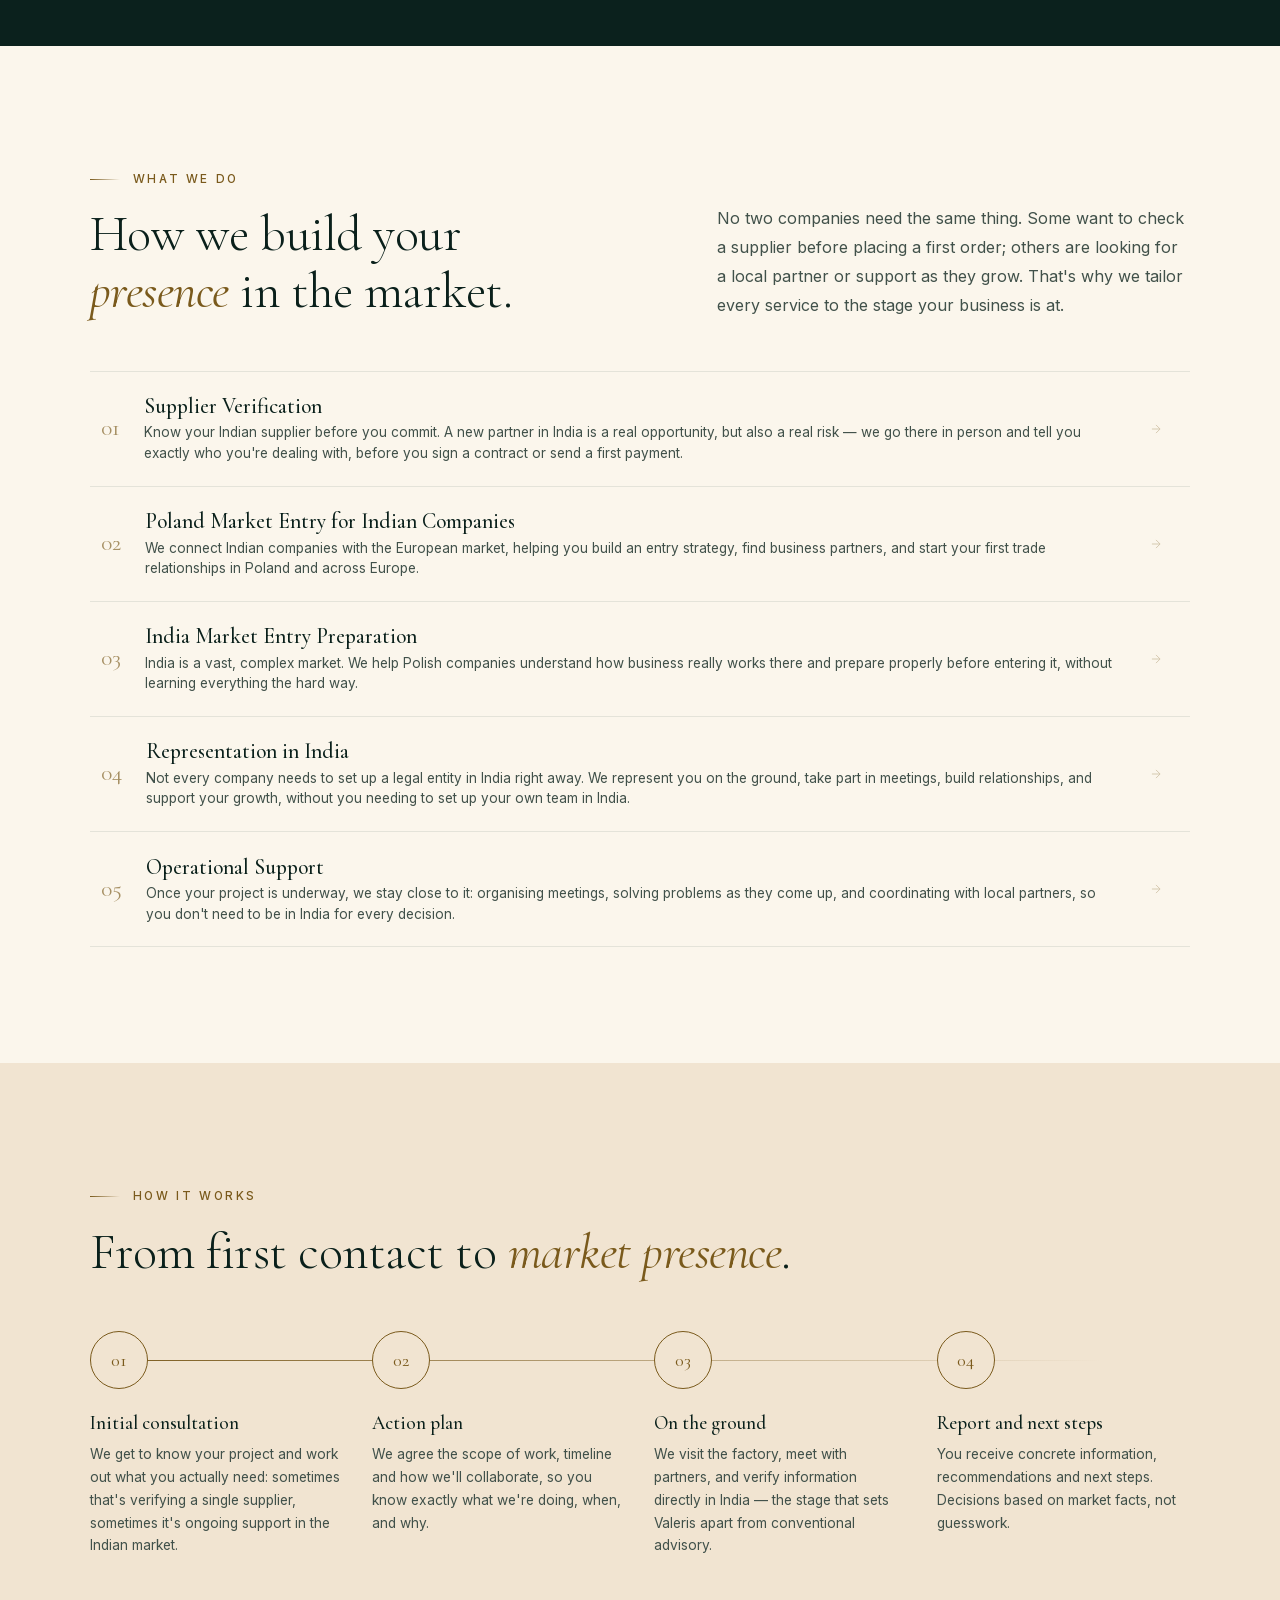
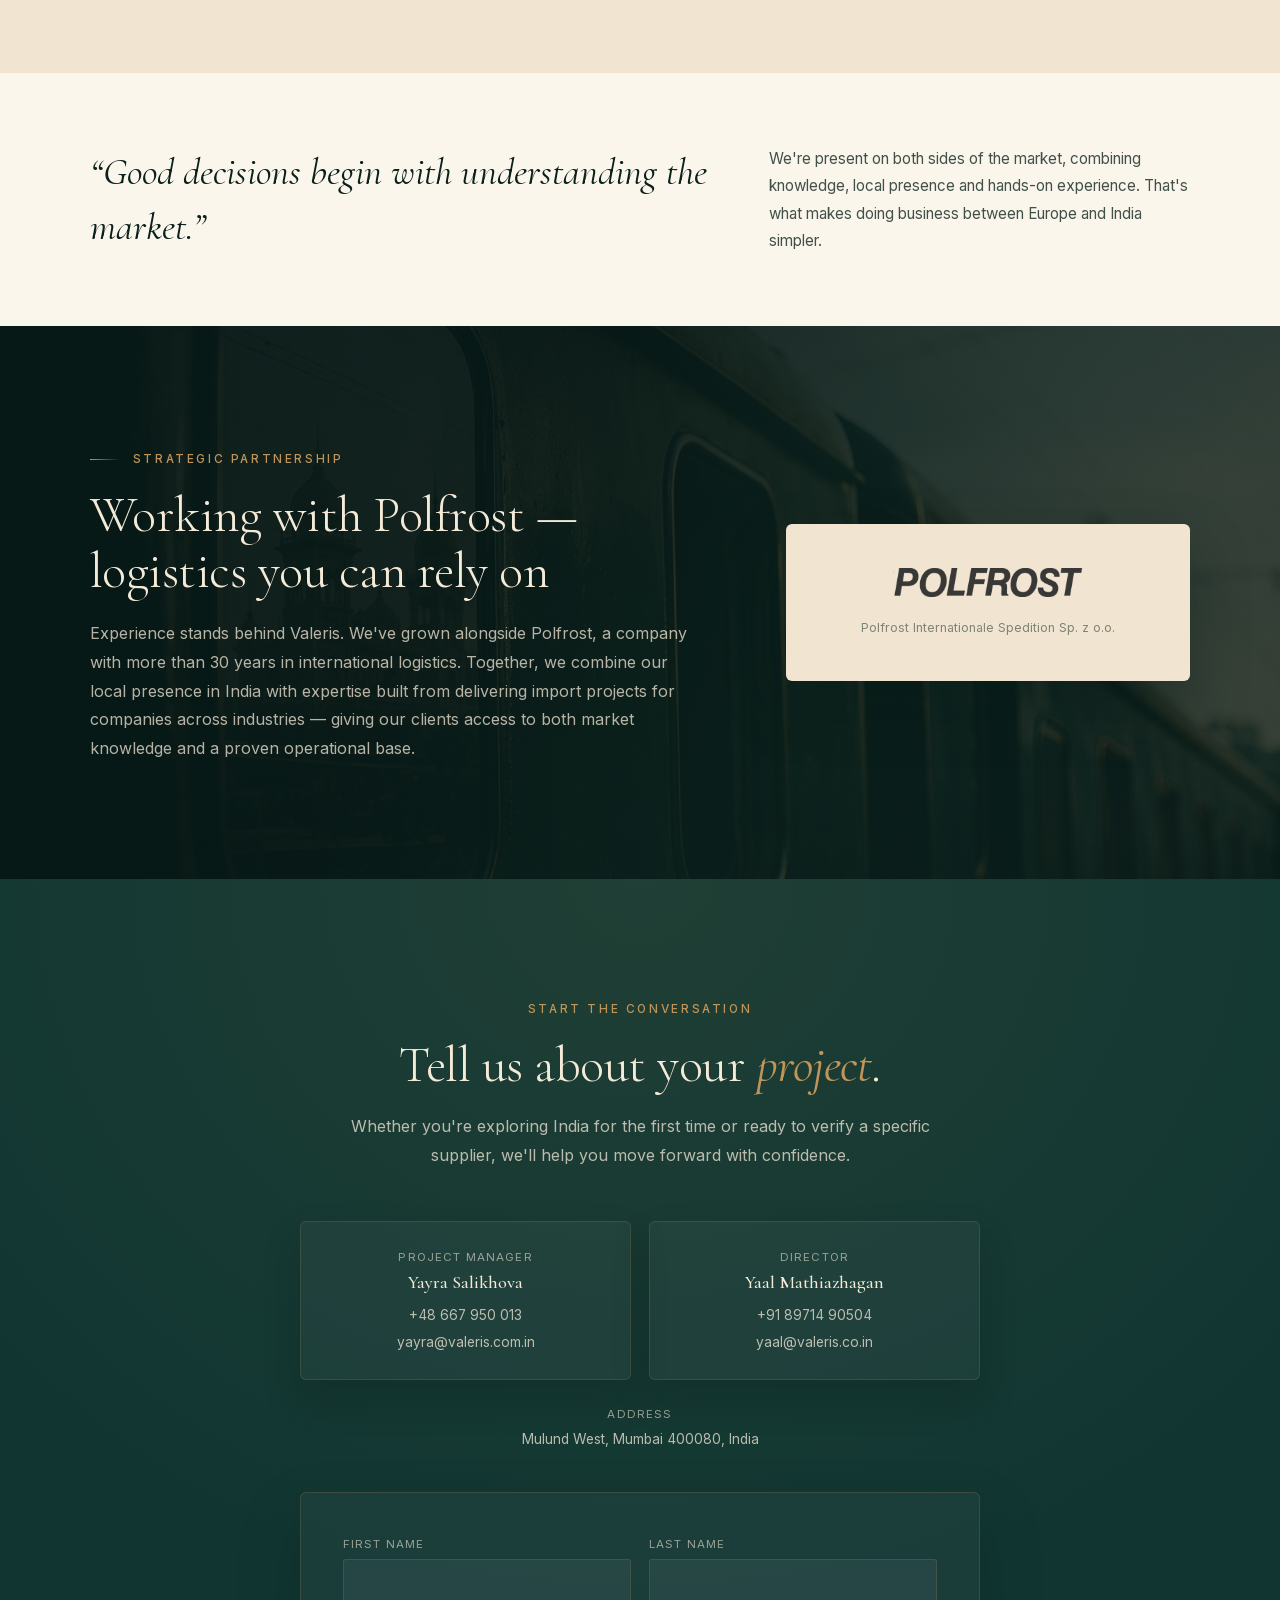
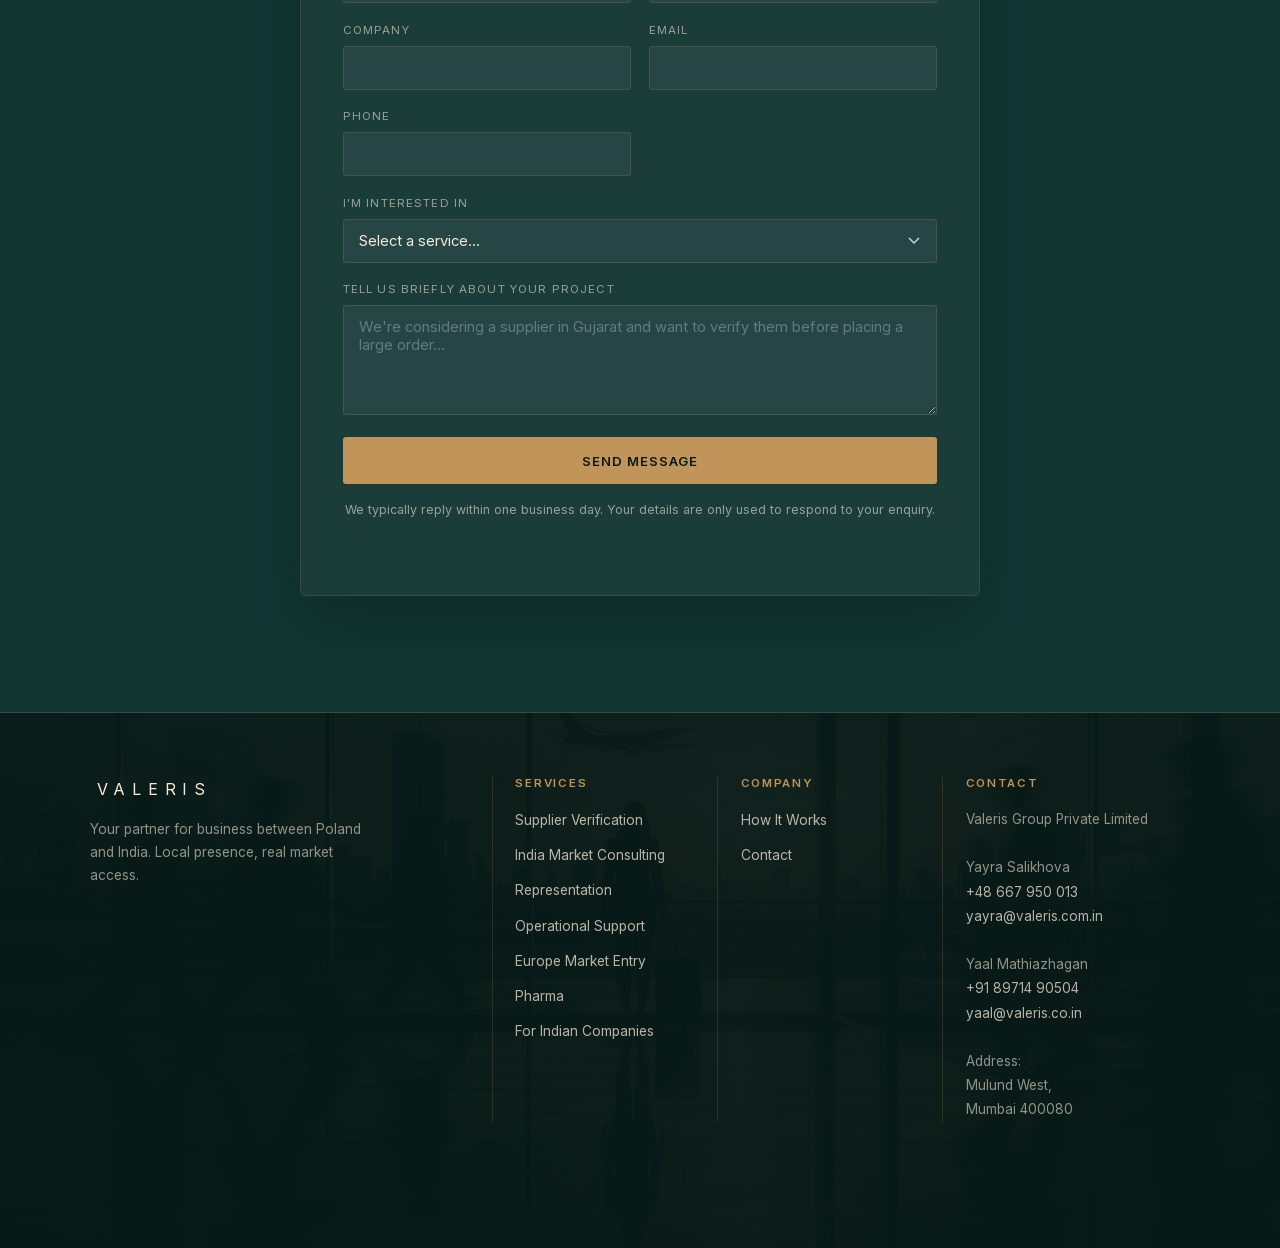
==== commit 2f971a07: "Implement world map hero illustration" ====
--- a/index.html
+++ b/index.html
@@ -460,13 +460,15 @@
           </g>
         </g>
         <!-- Smooth, rounded silhouette (cubic beziers throughout, no straight
-             edges) -- a small commercial-jet top view: rounded nose, swept
-             main wings with rounded tips, tapered fuselage, smaller swept
-             tail wings, rounded tail. Smaller than the previous polygonal
-             version (54 units nose-to-tail vs. 73). Kept as one flat path so
-             the existing gold gradient/glow (unchanged) still reads clearly. -->
+             edges) -- a small commercial-jet top view: rounded nose, tapered
+             fuselage, swept trapezoidal main wings (a distinct leading- and
+             trailing-tip pair rather than a single sharp point, so the wing
+             reads as a real airfoil, not a dart), smaller swept horizontal
+             stabilizers near the tail, tapered tail cone. 41 units nose-to-
+             tail (down from 54, ~24% smaller). Kept as one flat path so the
+             existing gold gradient/glow (unchanged) still reads clearly. -->
         <g class="motif-plane">
-          <path d="M 26 0 C 20 -6 10 -18 2 -22 C -2 -14 -6 -8 -8 -5 C -11 -5 -14 -4 -16 -3 C -18 -4 -19 -8 -20 -11 C -22 -7 -26 -3 -28 0 C -26 3 -22 7 -20 11 C -19 8 -18 4 -16 3 C -14 4 -11 5 -8 5 C -6 8 -2 14 2 22 C 10 18 20 6 26 0 Z">
+          <path d="M 20 0 C 17 -1.3 15 -2 13 -2.6 C 10 -2.7 7 -2.8 4 -2.8 C 2 -2.9 -1 -8 -2 -17 C -3.5 -16.8 -5 -16.2 -6.5 -15.5 C -7.5 -11 -8.5 -6 -9.5 -3.1 C -11.5 -2.9 -12.5 -2.7 -14 -2.6 C -15 -2.9 -15.8 -5 -16.5 -8 C -17.2 -7.8 -17.8 -7.2 -18.5 -7 C -19 -5.5 -19.2 -3.8 -19.5 -2.8 C -20 -2 -20.6 -0.8 -21 0 C -20.6 0.8 -20 2 -19.5 2.8 C -19.2 3.8 -19 5.5 -18.5 7 C -17.8 7.2 -17.2 7.8 -16.5 8 C -15.8 5 -15 2.9 -14 2.6 C -12.5 2.7 -11.5 2.9 -9.5 3.1 C -8.5 6 -7.5 11 -6.5 15.5 C -5 16.2 -3.5 16.8 -2 17 C -1 8 2 2.9 4 2.8 C 7 2.8 10 2.7 13 2.6 C 15 2 17 1.3 20 0 Z">
             <!-- Flies the guide path above once per direction, per its own
                  keyTimes: 0->0.4 out to India (40% of duration), 0.4->0.5
                  pause there (arrived, holding at the exact point where the
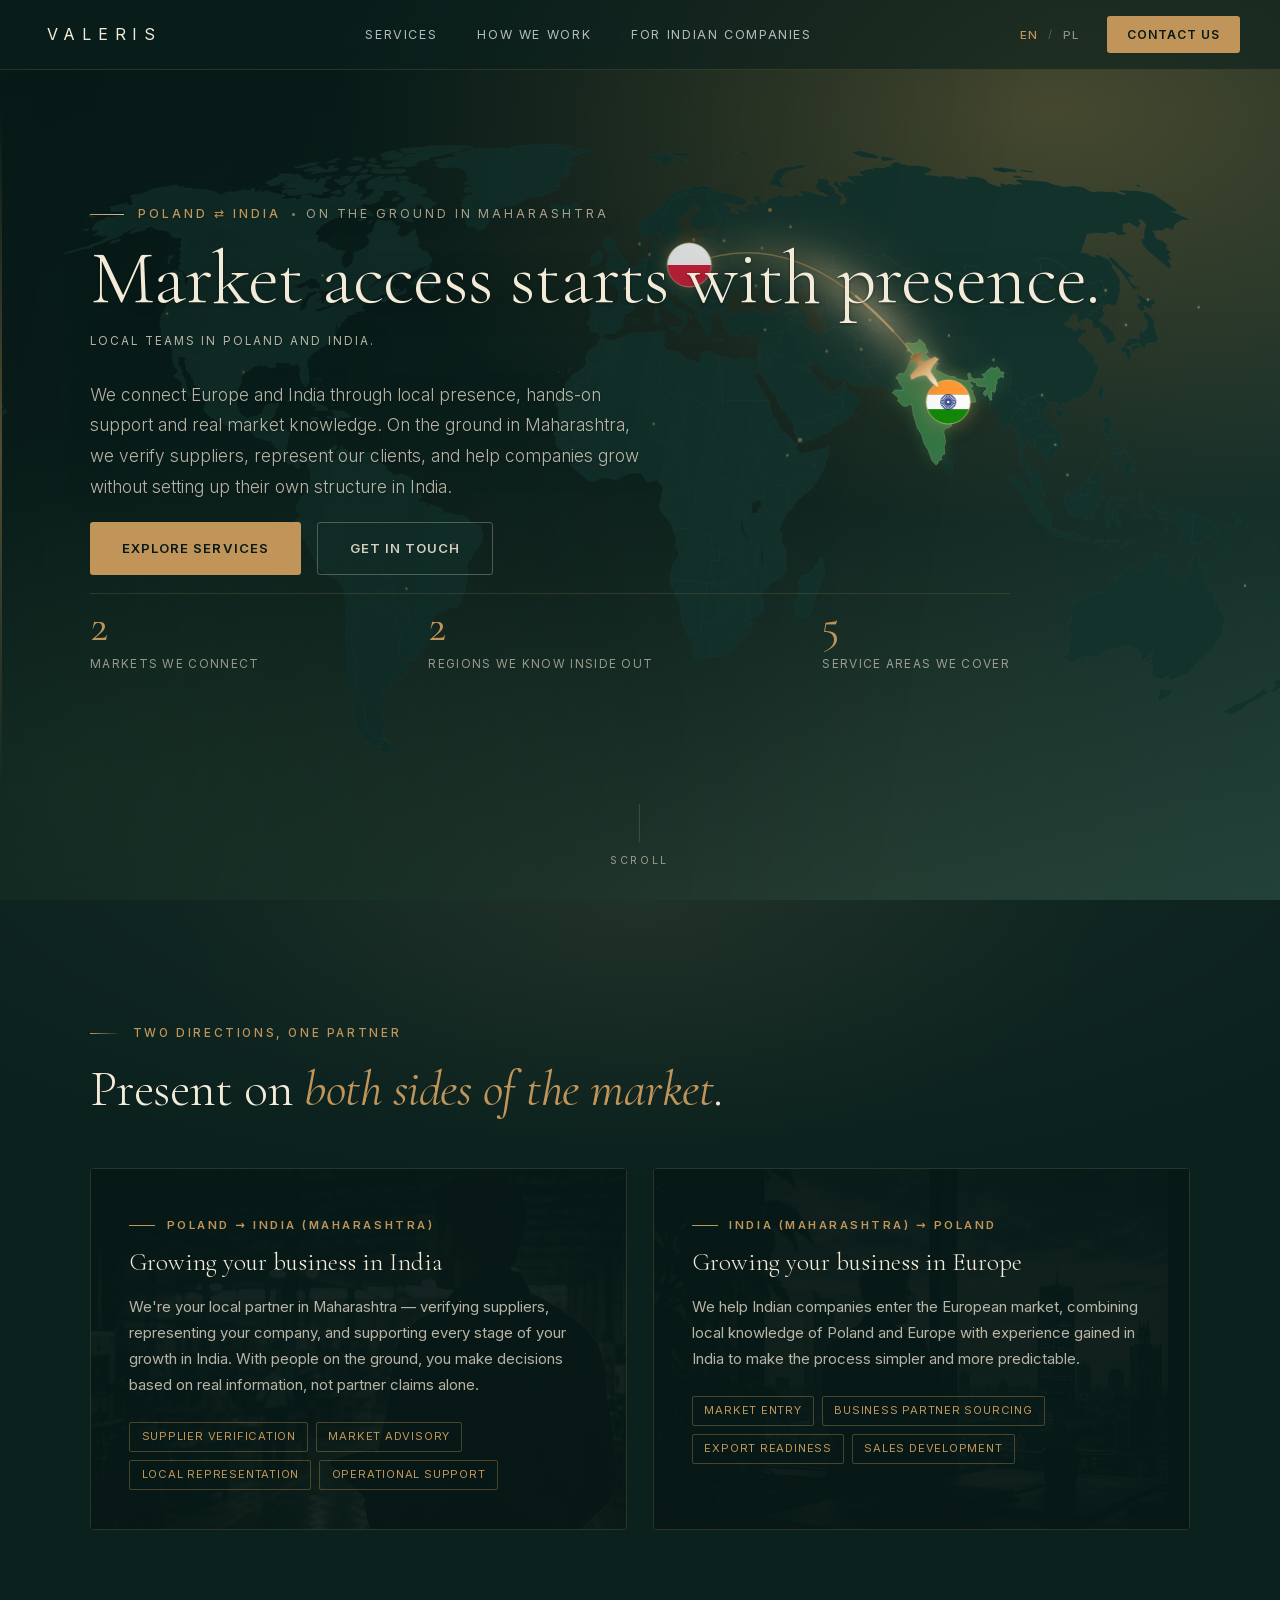
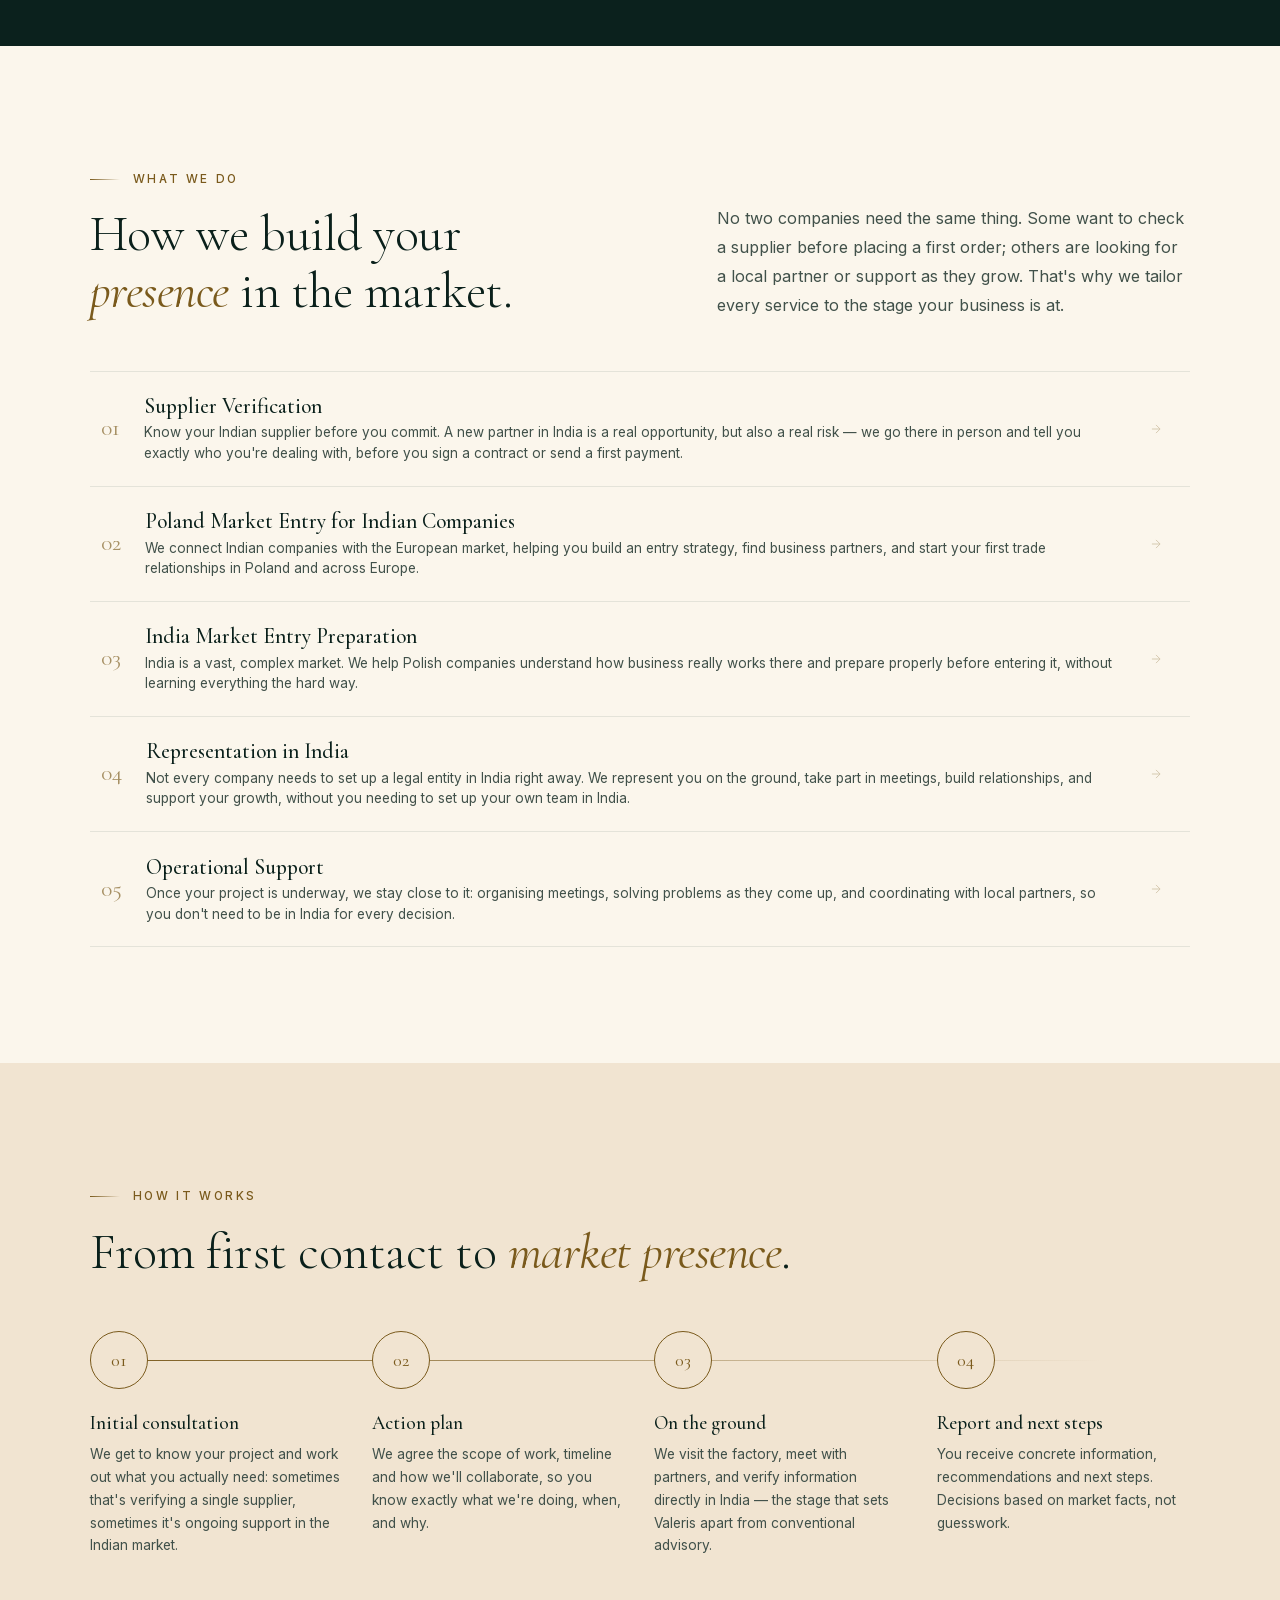
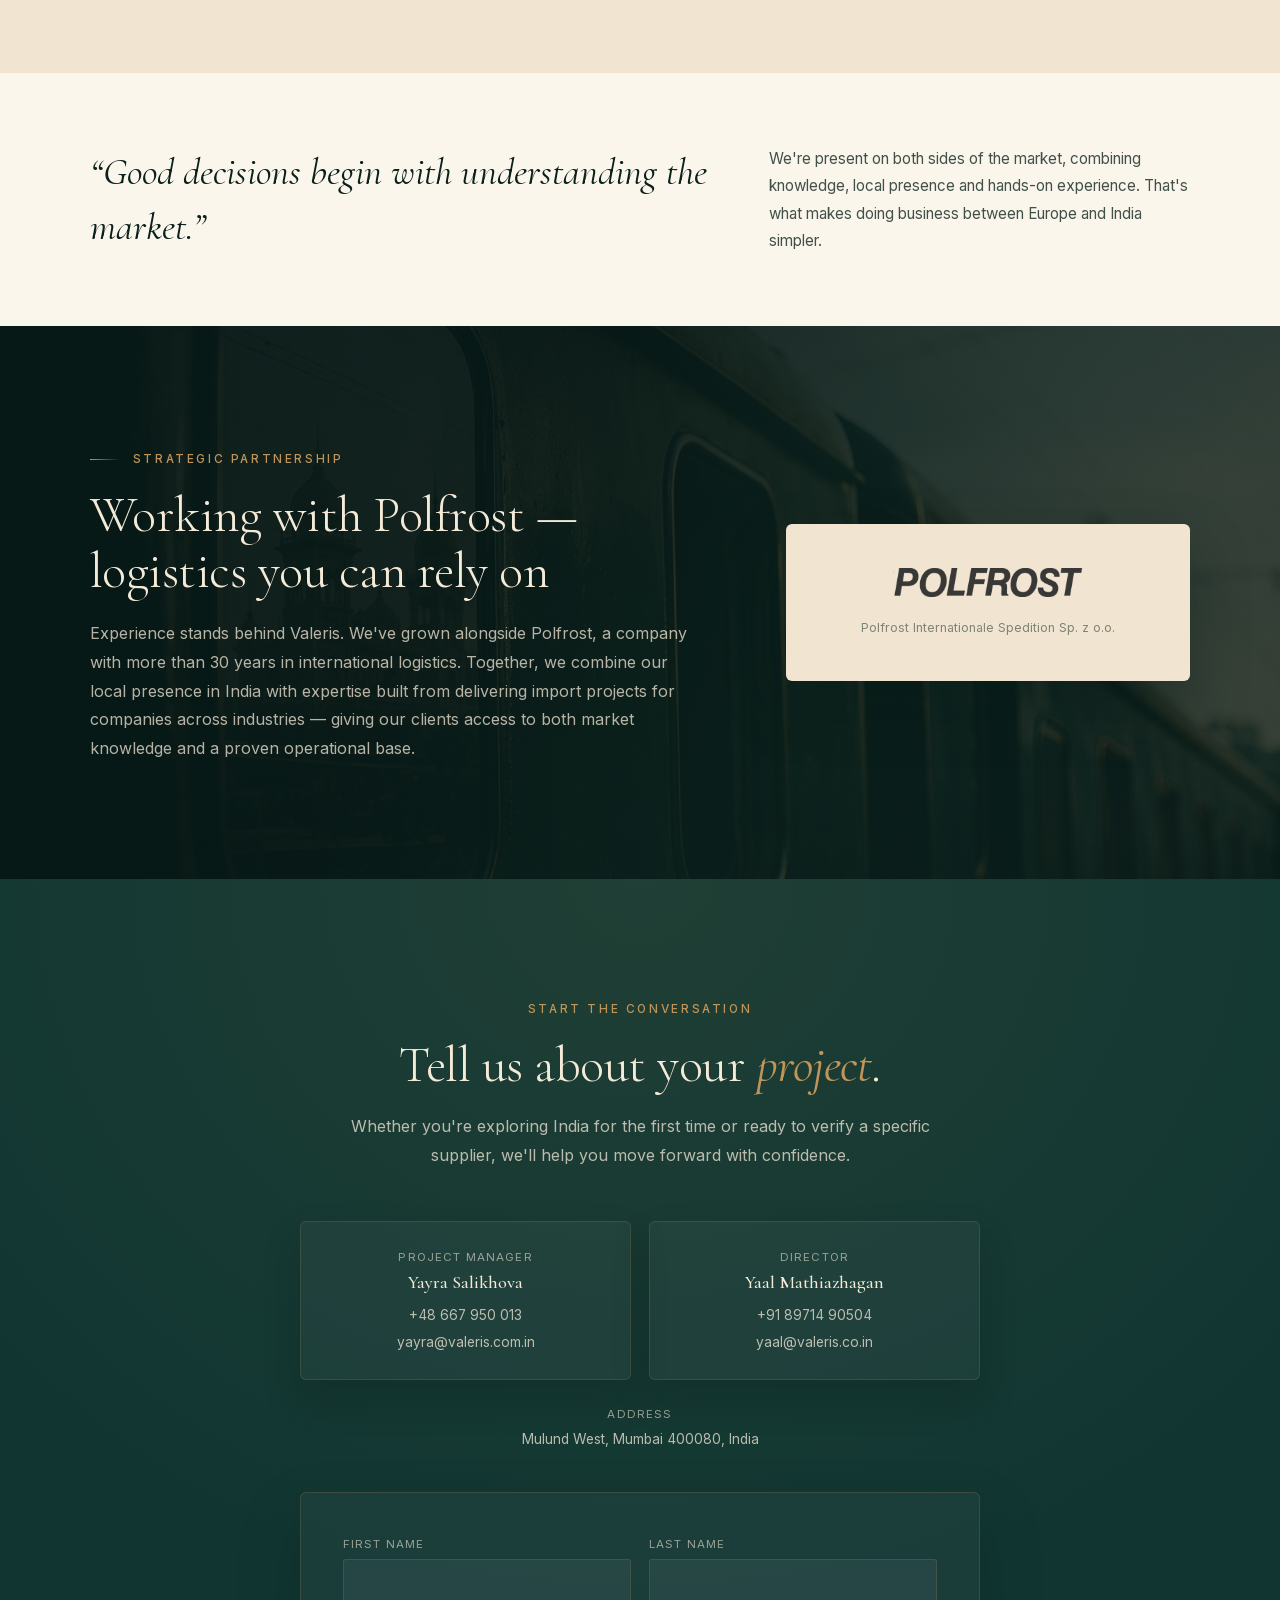
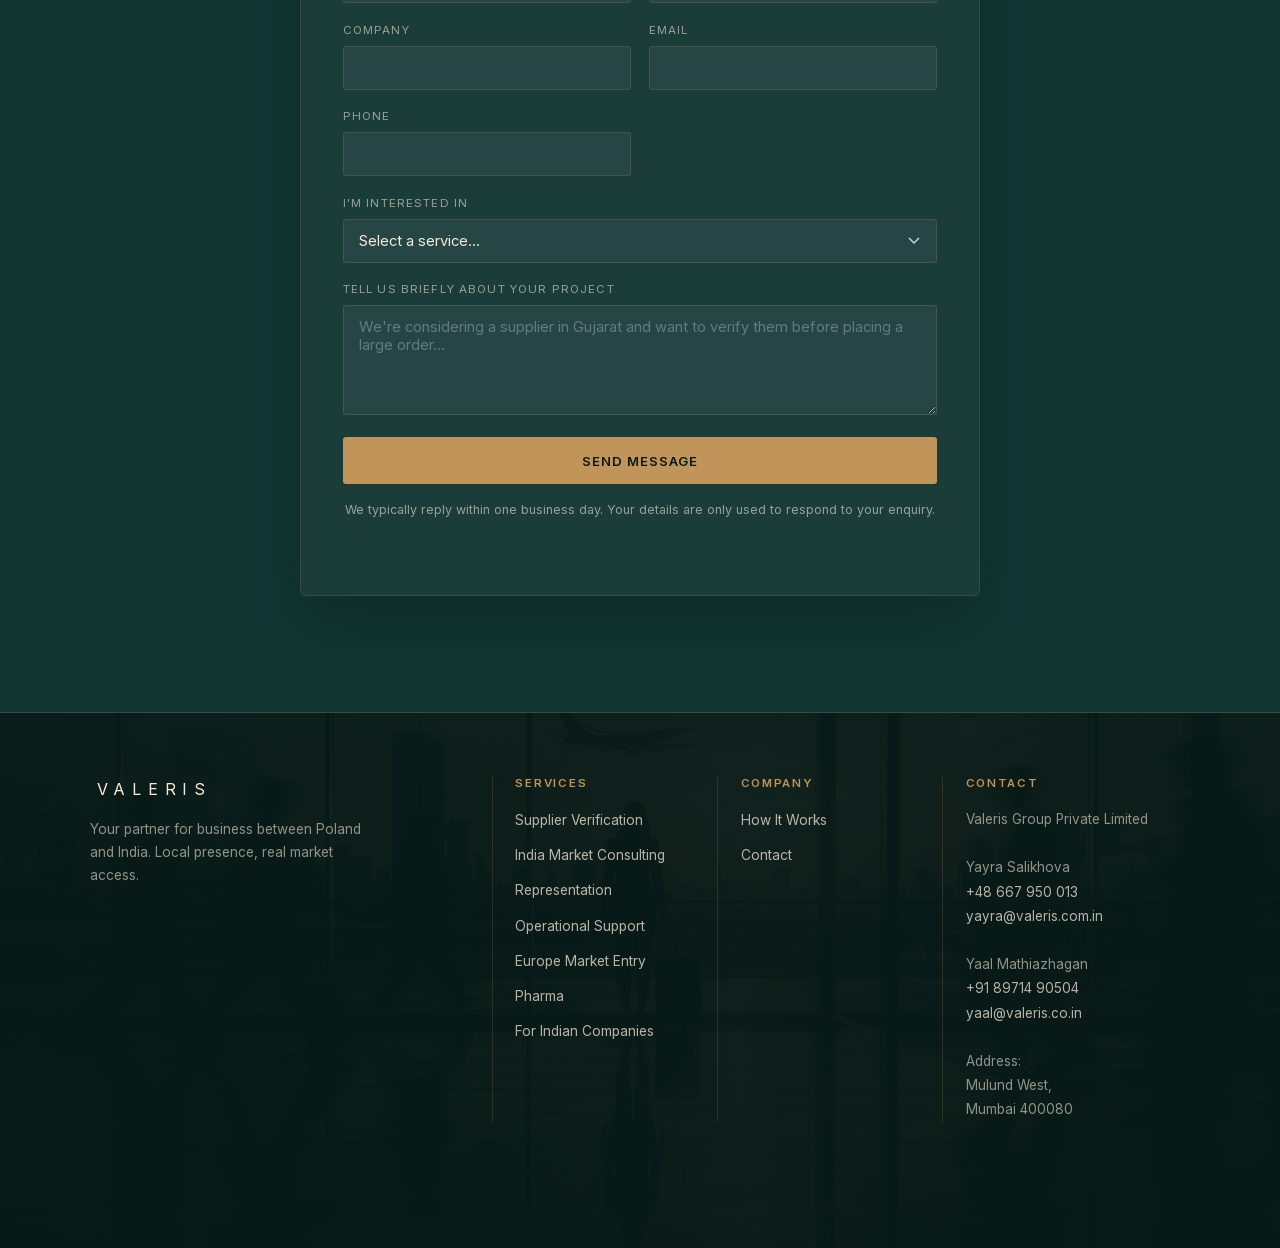
==== commit cc7aae6d: "Implement world map hero illustration" ====
--- a/index.html
+++ b/index.html
@@ -790,15 +790,17 @@
           <div class="form-grid">
             <div class="form-field">
               <label for="cf-first-name" class="form-label" data-i18n="form.firstName">First name</label>
-              <input id="cf-first-name" name="first_name" type="text" class="form-input" required autocomplete="given-name" />
+              <input id="cf-first-name" name="first_name" type="text" class="form-input" required autocomplete="given-name"
+                     pattern="[\p{L}\p{M}' \-]+" maxlength="80" title="Letters, spaces, apostrophes and hyphens only" />
             </div>
             <div class="form-field">
               <label for="cf-last-name" class="form-label" data-i18n="form.lastName">Last name</label>
-              <input id="cf-last-name" name="last_name" type="text" class="form-input" required autocomplete="family-name" />
+              <input id="cf-last-name" name="last_name" type="text" class="form-input" required autocomplete="family-name"
+                     pattern="[\p{L}\p{M}' \-]+" maxlength="80" title="Letters, spaces, apostrophes and hyphens only" />
             </div>
             <div class="form-field">
               <label for="cf-company" class="form-label" data-i18n="form.company">Company</label>
-              <input id="cf-company" name="company" type="text" class="form-input" autocomplete="organization" />
+              <input id="cf-company" name="company" type="text" class="form-input" autocomplete="organization" maxlength="150" />
             </div>
             <div class="form-field">
               <label for="cf-email" class="form-label" data-i18n="form.email">Email</label>
@@ -806,24 +808,26 @@
             </div>
             <div class="form-field">
               <label for="cf-phone" class="form-label" data-i18n="form.phone">Phone</label>
-              <input id="cf-phone" name="phone" type="tel" class="form-input" autocomplete="tel" />
+              <input id="cf-phone" name="phone" type="tel" class="form-input" autocomplete="tel"
+                     pattern="[0-9+\(\)\- ]+" maxlength="30" title="Digits, spaces, +, - and parentheses only" />
             </div>
             <div class="form-field form-field--full">
               <label for="cf-interest" class="form-label" data-i18n="form.interest">I'm interested in</label>
               <select id="cf-interest" name="interest" class="form-input form-select">
                 <option value="" data-i18n="form.optDefault">Select a service…</option>
-                <option data-i18n="form.opt1">Supplier Verification</option>
-                <option data-i18n="form.opt2">India Market Entry Consulting</option>
-                <option data-i18n="form.opt3">Representation in India</option>
-                <option data-i18n="form.opt4">Operational Support</option>
-                <option data-i18n="form.opt5">Poland Market Entry (Indian company)</option>
-                <option data-i18n="form.opt6">Pharma — Europe Market Entry</option>
-                <option data-i18n="form.opt7">Other / Not sure yet</option>
+                <option value="Supplier Verification" data-i18n="form.opt1">Supplier Verification</option>
+                <option value="India Market Entry Consulting" data-i18n="form.opt2">India Market Entry Consulting</option>
+                <option value="Representation in India" data-i18n="form.opt3">Representation in India</option>
+                <option value="Operational Support" data-i18n="form.opt4">Operational Support</option>
+                <option value="Poland Market Entry (Indian company)" data-i18n="form.opt5">Poland Market Entry (Indian company)</option>
+                <option value="Pharma — Europe Market Entry" data-i18n="form.opt6">Pharma — Europe Market Entry</option>
+                <option value="Logistics" data-i18n="form.opt8">I'm interested in logistics</option>
+                <option value="Other / Not sure yet" data-i18n="form.opt7">Other / Not sure yet</option>
               </select>
             </div>
             <div class="form-field form-field--full">
               <label for="cf-message" class="form-label" data-i18n="form.message">Tell us briefly about your project</label>
-              <textarea id="cf-message" name="message" class="form-input form-textarea" rows="4" required
+              <textarea id="cf-message" name="message" class="form-input form-textarea" rows="4" required maxlength="4000"
                         data-i18n-attr="placeholder" data-i18n="form.messagePlaceholder"
                         placeholder="We are considering a supplier in Gujarat and want to verify them before a large order…"></textarea>
             </div>
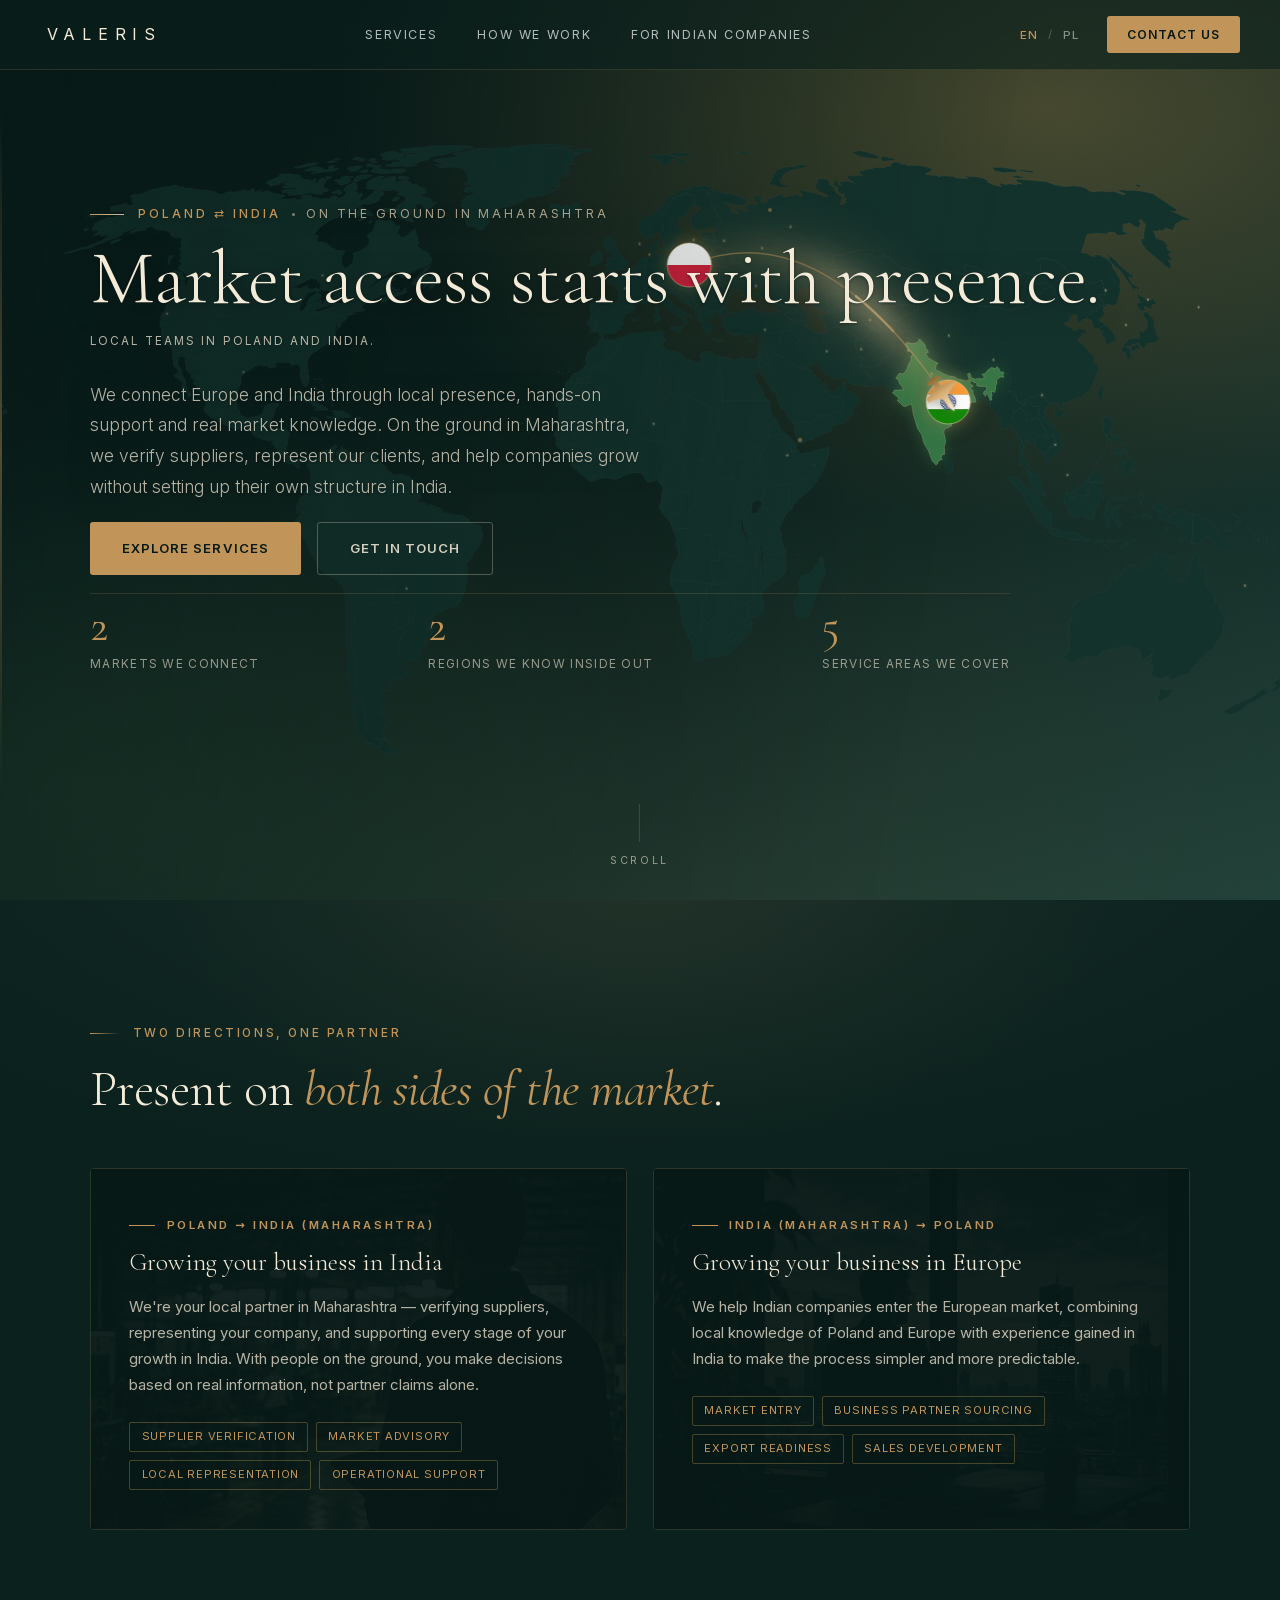
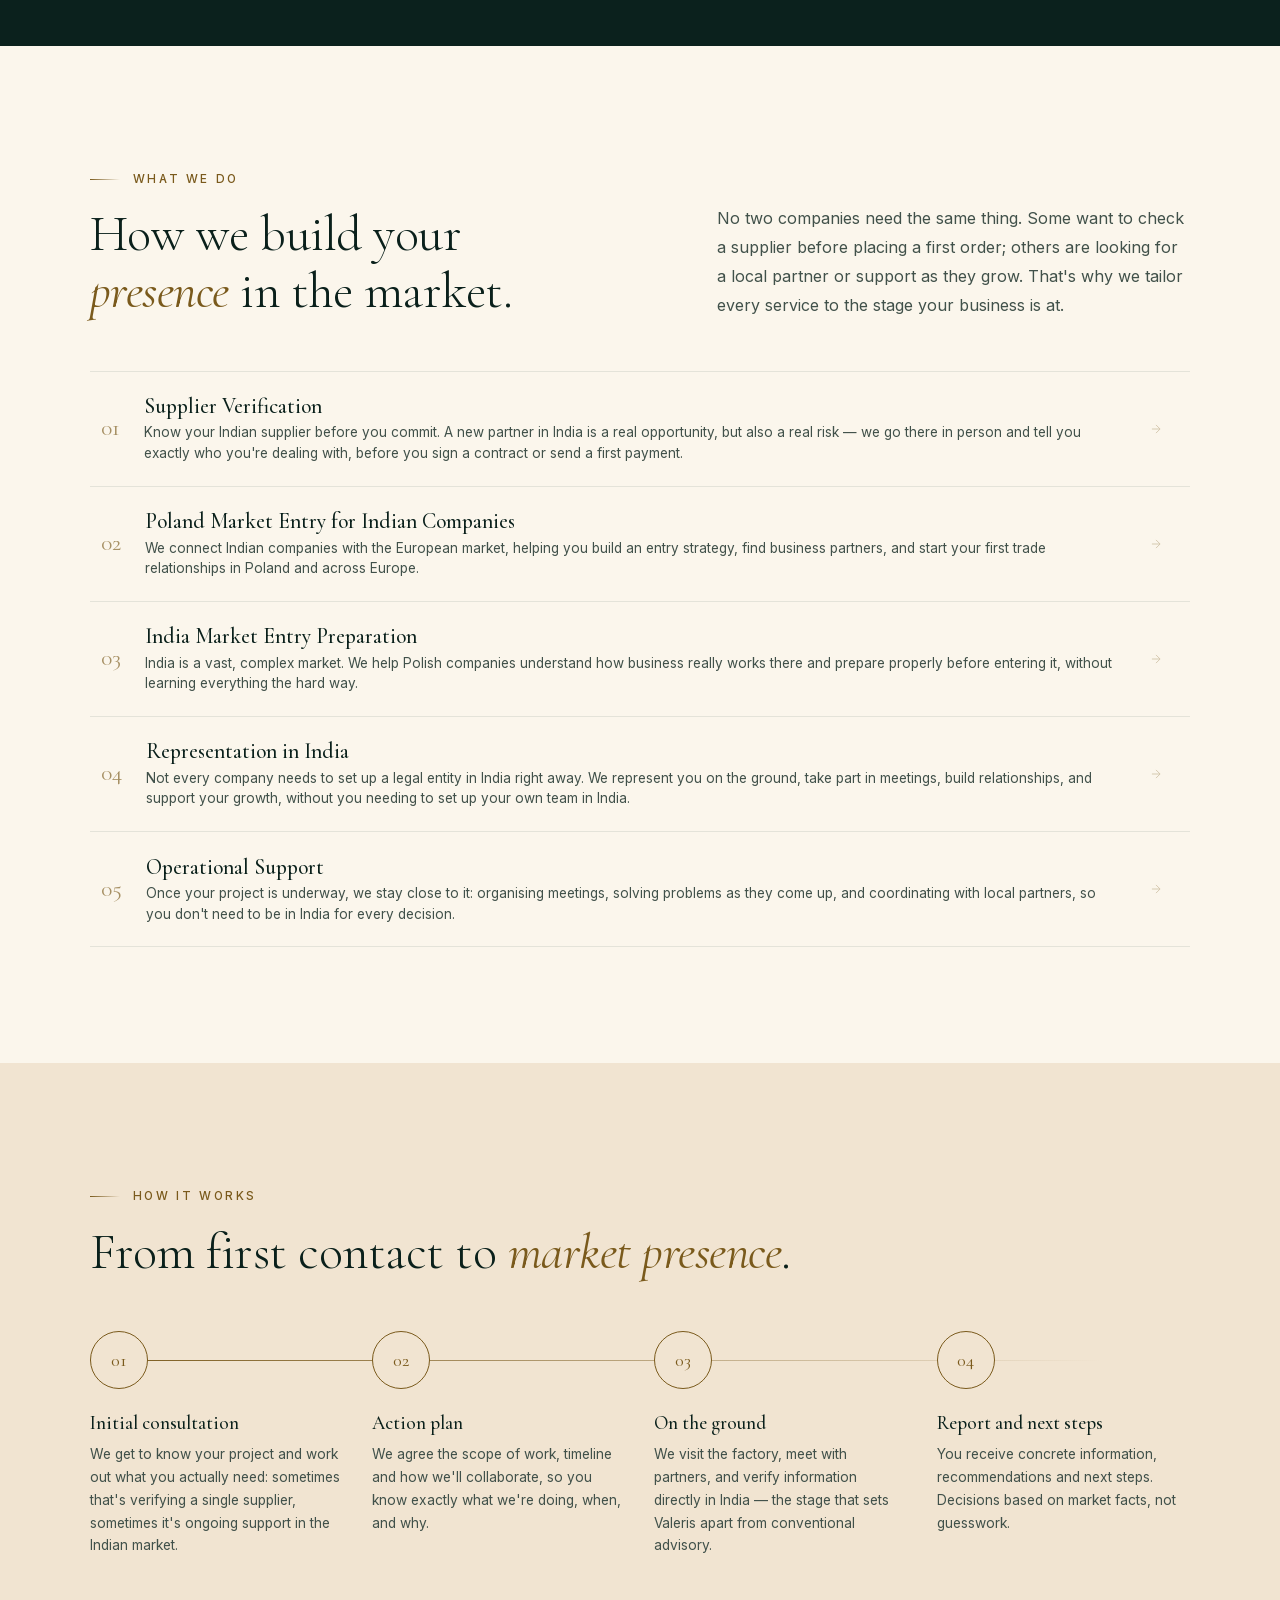
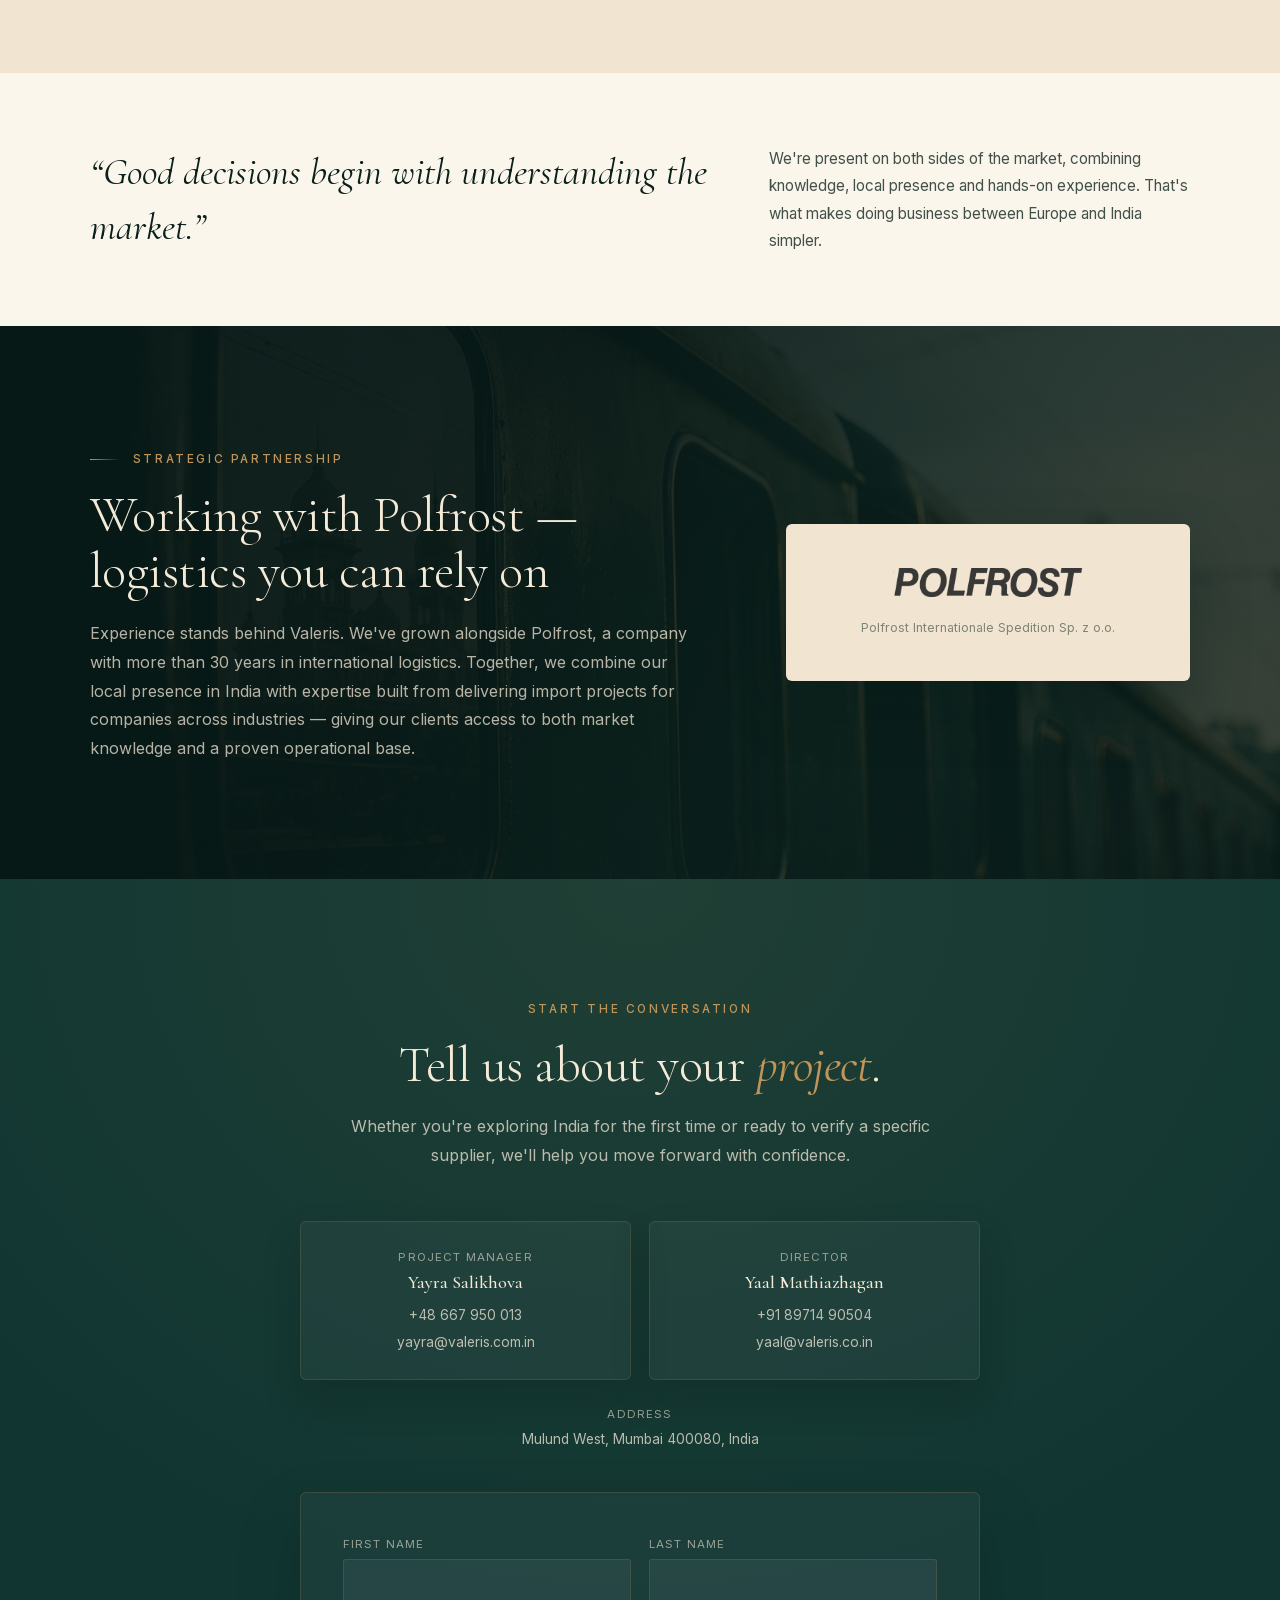
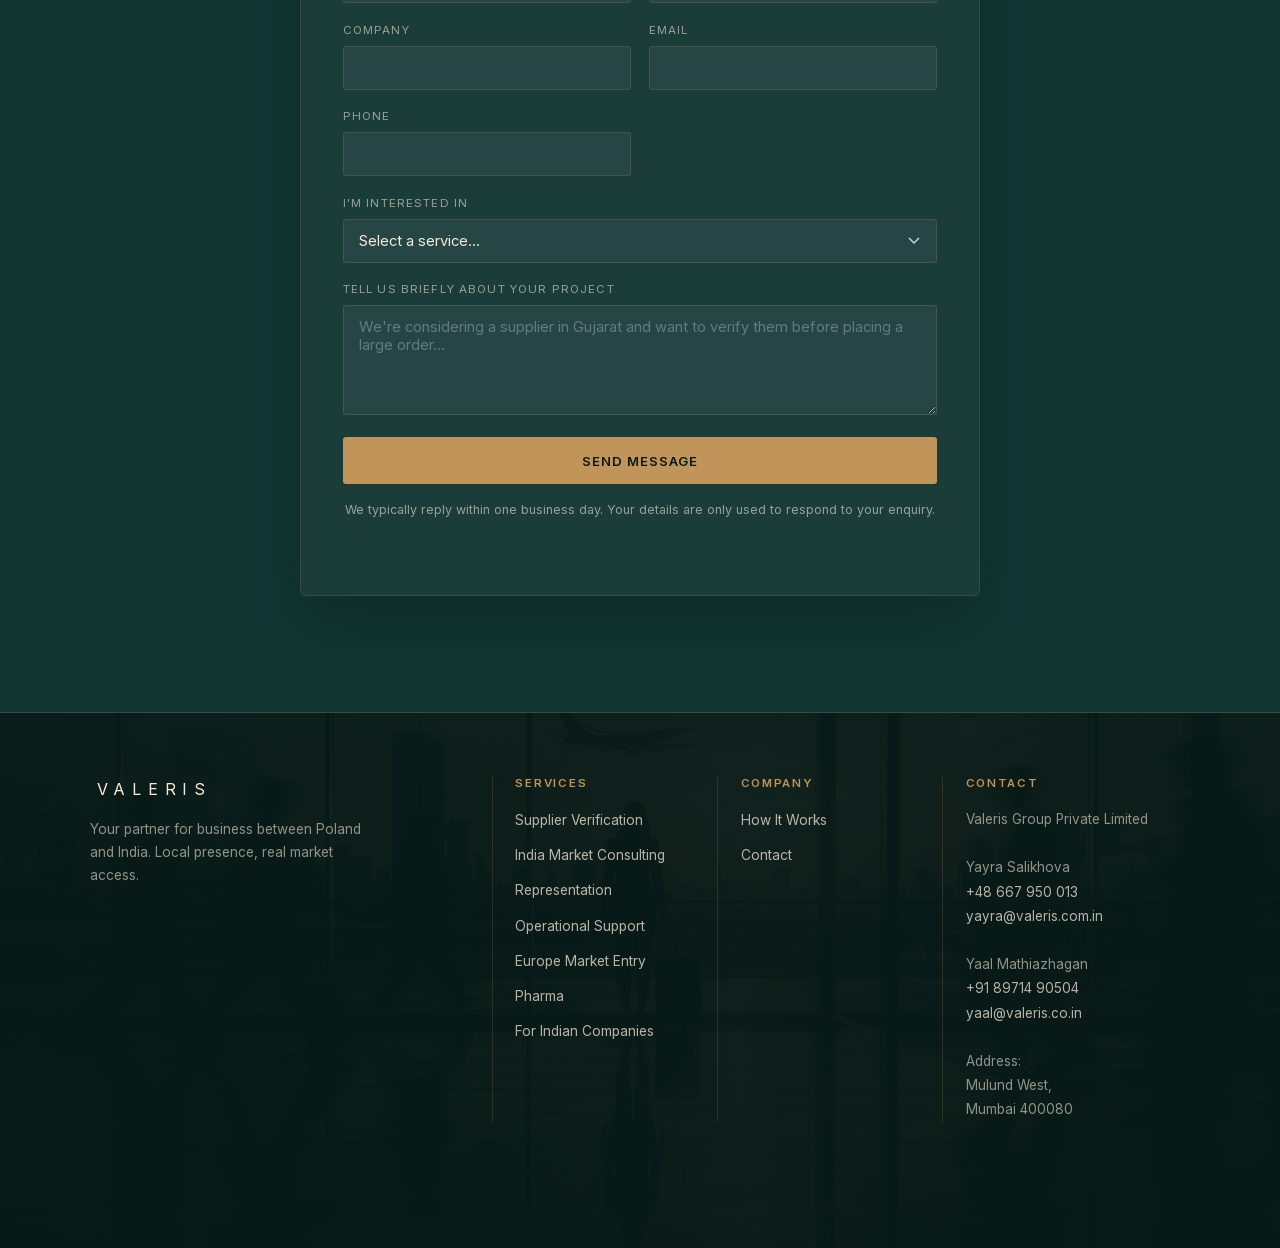
==== commit a65cac64: "Implement world map hero illustration" ====
--- a/index.html
+++ b/index.html
@@ -141,6 +141,13 @@
           <clipPath id="flagClipPoland"><circle cx="0" cy="0" r="22"/></clipPath>
           <clipPath id="flagClipIndia"><circle cx="0" cy="0" r="22"/></clipPath>
         </defs>
+        <!-- Everything else (map, route, guide path, flags, plane, particles) lives
+             inside this one group so a mobile breakpoint can pan+zoom the whole
+             composition onto just the Poland-India corridor via a plain CSS
+             transform (see .motif-viewport in styles.css) without touching any of
+             the underlying geometry -- desktop gets no transform here at all (the
+             default, unchanged xMidYMid-slice full-width framing described below). -->
+        <g class="motif-viewport">
         <!-- Real world map country paths (Poland, India, and every other country),
              MIT-licensed data from simplemaps.com via github.com/sirLisko/world-map-country-shapes
              (fetched 2026-07, attribution appreciated though not required by MIT).
@@ -492,6 +499,7 @@
           <circle class="motif-particle" cx="950" cy="320" r="1.6"/>
           <circle class="motif-particle" cx="880" cy="440" r="2.2"/>
         </g>
+        </g>
       </svg>
 
       <!-- Sits above the motif, below the text: guarantees the text column
--- a/assets/css/styles.css
+++ b/assets/css/styles.css
@@ -547,6 +547,47 @@
 }
 
 /* =================================================================
+   MOBILE HERO — same integrated composition as desktop, reframed
+   =================================================================
+   Desktop's "text over a full-bleed world map" still holds on mobile —
+   the map stays exactly where it's always been: a background layer behind
+   .hero-inner, via the same .hero-motif { position: absolute; inset: 0 }
+   used at every width. Only *what part of that same artwork the camera is
+   pointed at* changes below 768px. On a narrow, tall viewport the default
+   xMidYMid-slice crop centers on the map's geometric middle (x=720 of 1440)
+   rather than the Poland-India corridor (nearer x=860, once Western Europe
+   and the Middle East are included for context) — so India was landing at
+   or past the right edge and the route read as a faint diagonal hair. The
+   fix is a pan+zoom on the existing artwork, not a different layout: the
+   text keeps its exact original position, spacing and structure. */
+@media (max-width: 767px) {
+  /* Reframe onto Europe + the Middle East + India (not just a tight
+     Poland-India corridor -- per the brief, enough surrounding geography
+     stays in frame to read as a real, recognisable map) instead of the
+     default full-width slice centered on the map's geometric middle.
+     transform-box/-origin pinned to the SVG's own coordinate system
+     (matching how the equivalent transform="..." attribute already used
+     elsewhere in this file behaves) so the scale radiates from the
+     region's own center, not the element's paint bounds. Values measured
+     against the real rendered geometry at a representative mobile size,
+     the same way the desktop composition's own coordinates were derived. */
+  .motif-viewport {
+    /* translate() in the CSS transform *property* requires explicit length
+       units (unlike the SVG transform *attribute* used elsewhere in this
+       file, which takes bare numbers as user units) -- px here resolves
+       against the SVG's own user-coordinate system because of transform-box:
+       view-box below. scale() stays unitless -- it always is. */
+    transform: translate(-108px, 59.8px) scale(0.90);
+    transform-box: view-box;
+    transform-origin: 0 0;
+  }
+  /* The route and plane read as much stronger, more legible focal points at
+     this zoom purely because they now occupy far more of the frame than
+     the same-sized route did inside a full-width world map -- no glow,
+     color or stroke width changes needed to make that read as "brighter." */
+}
+
+/* =================================================================
    MOTION-SAFE
    ================================================================= */
 @media (prefers-reduced-motion: reduce) {
